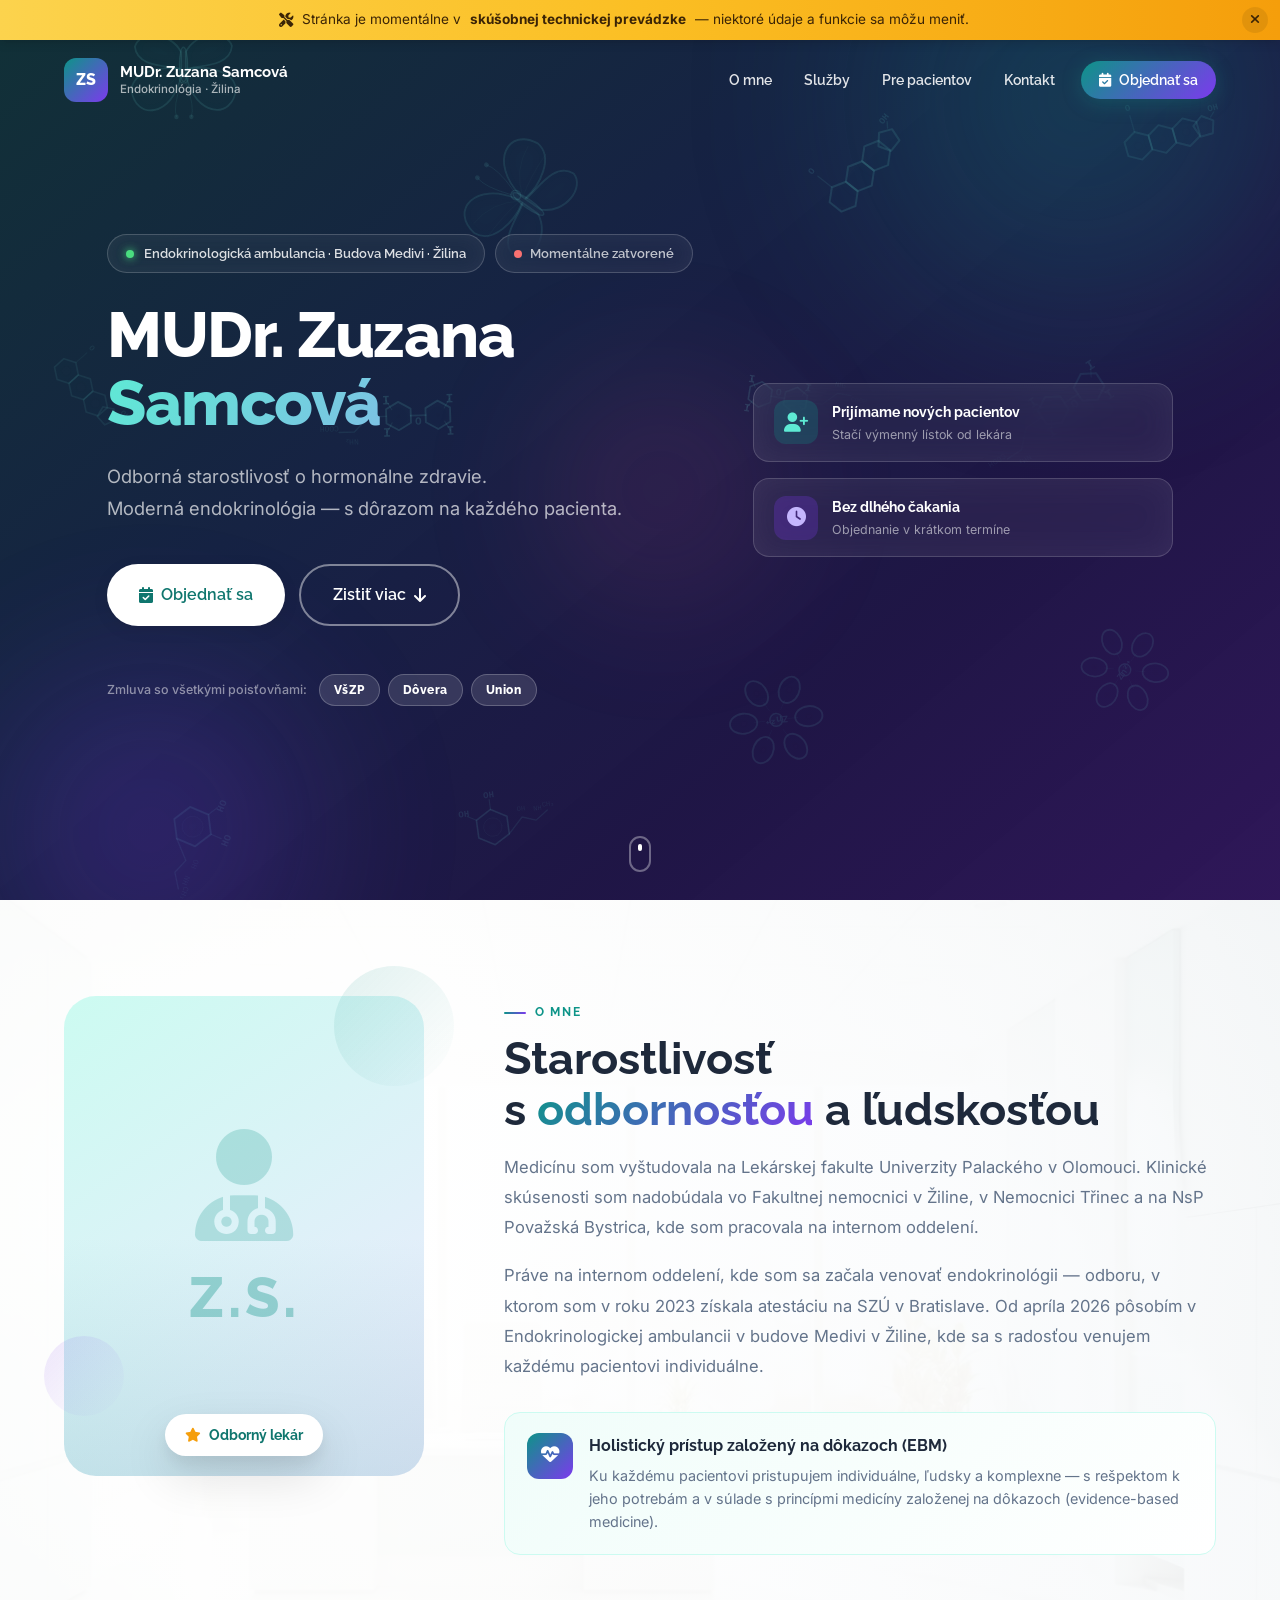
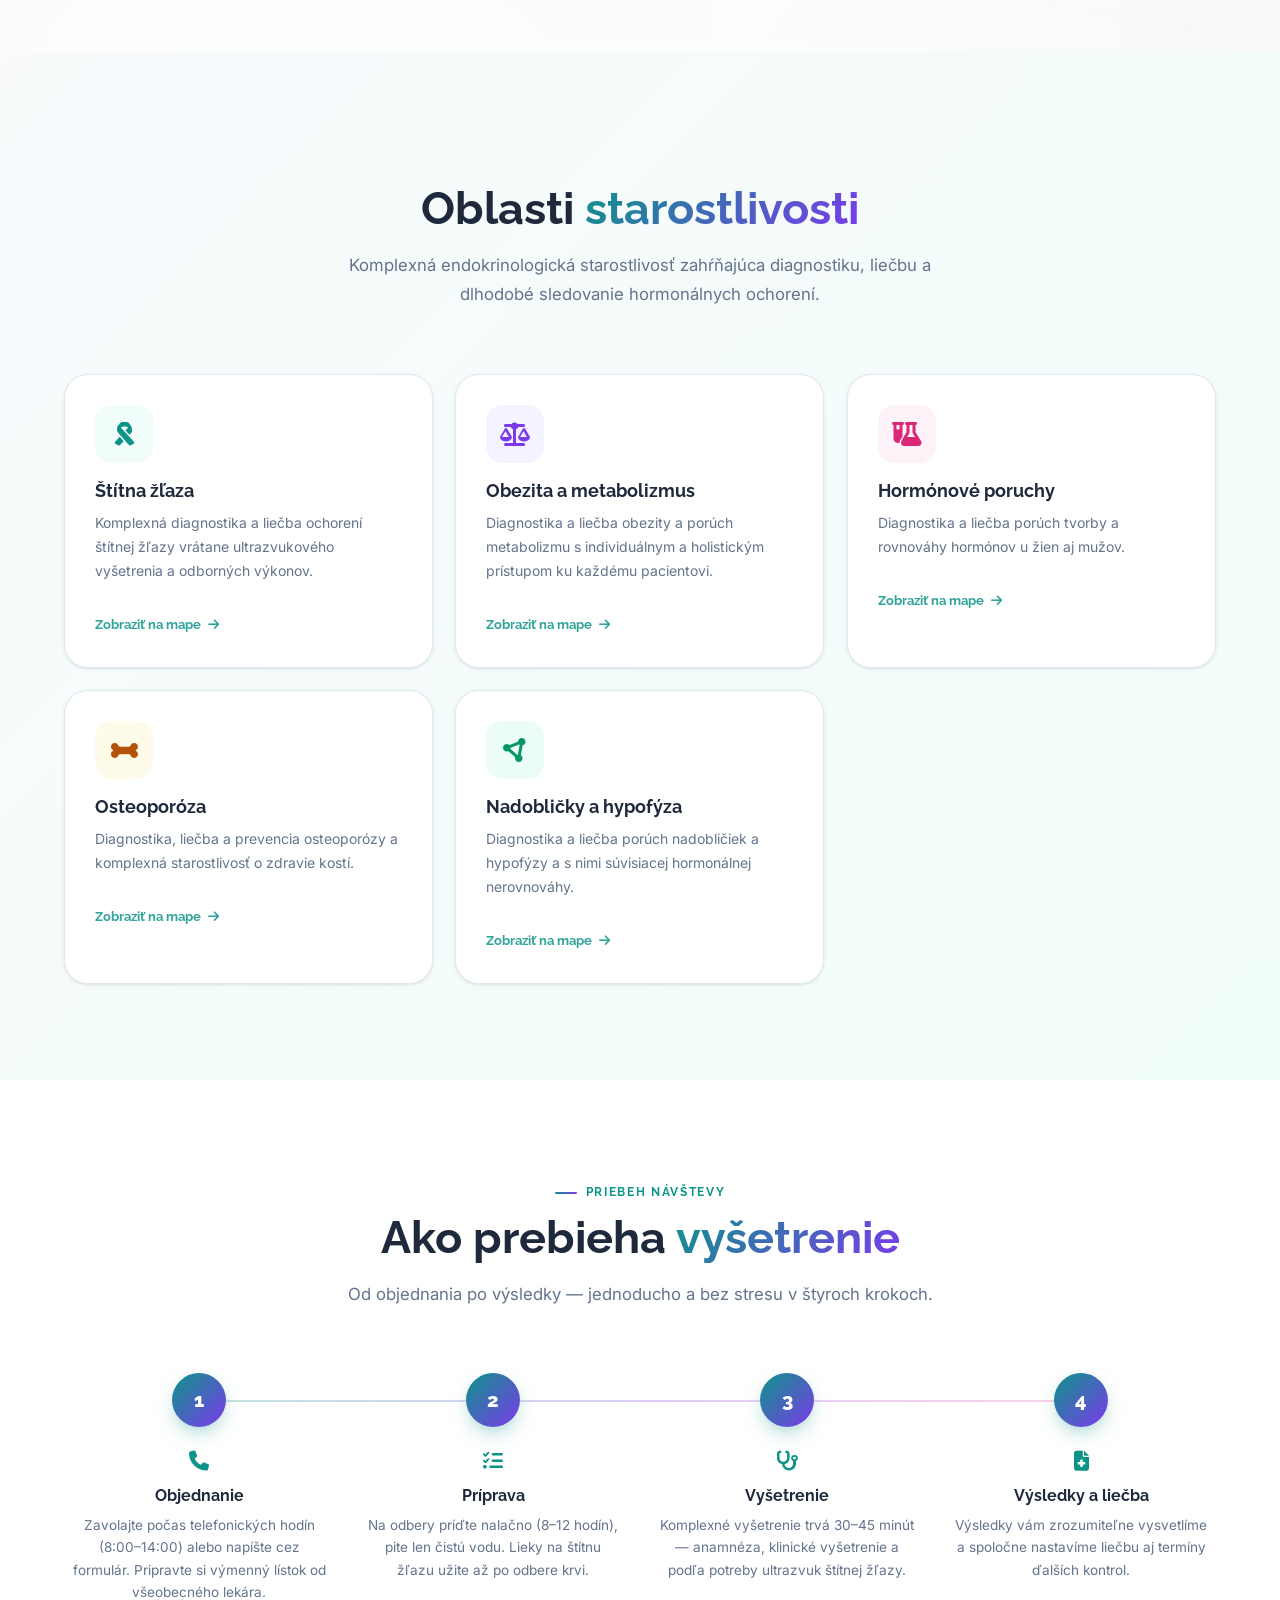
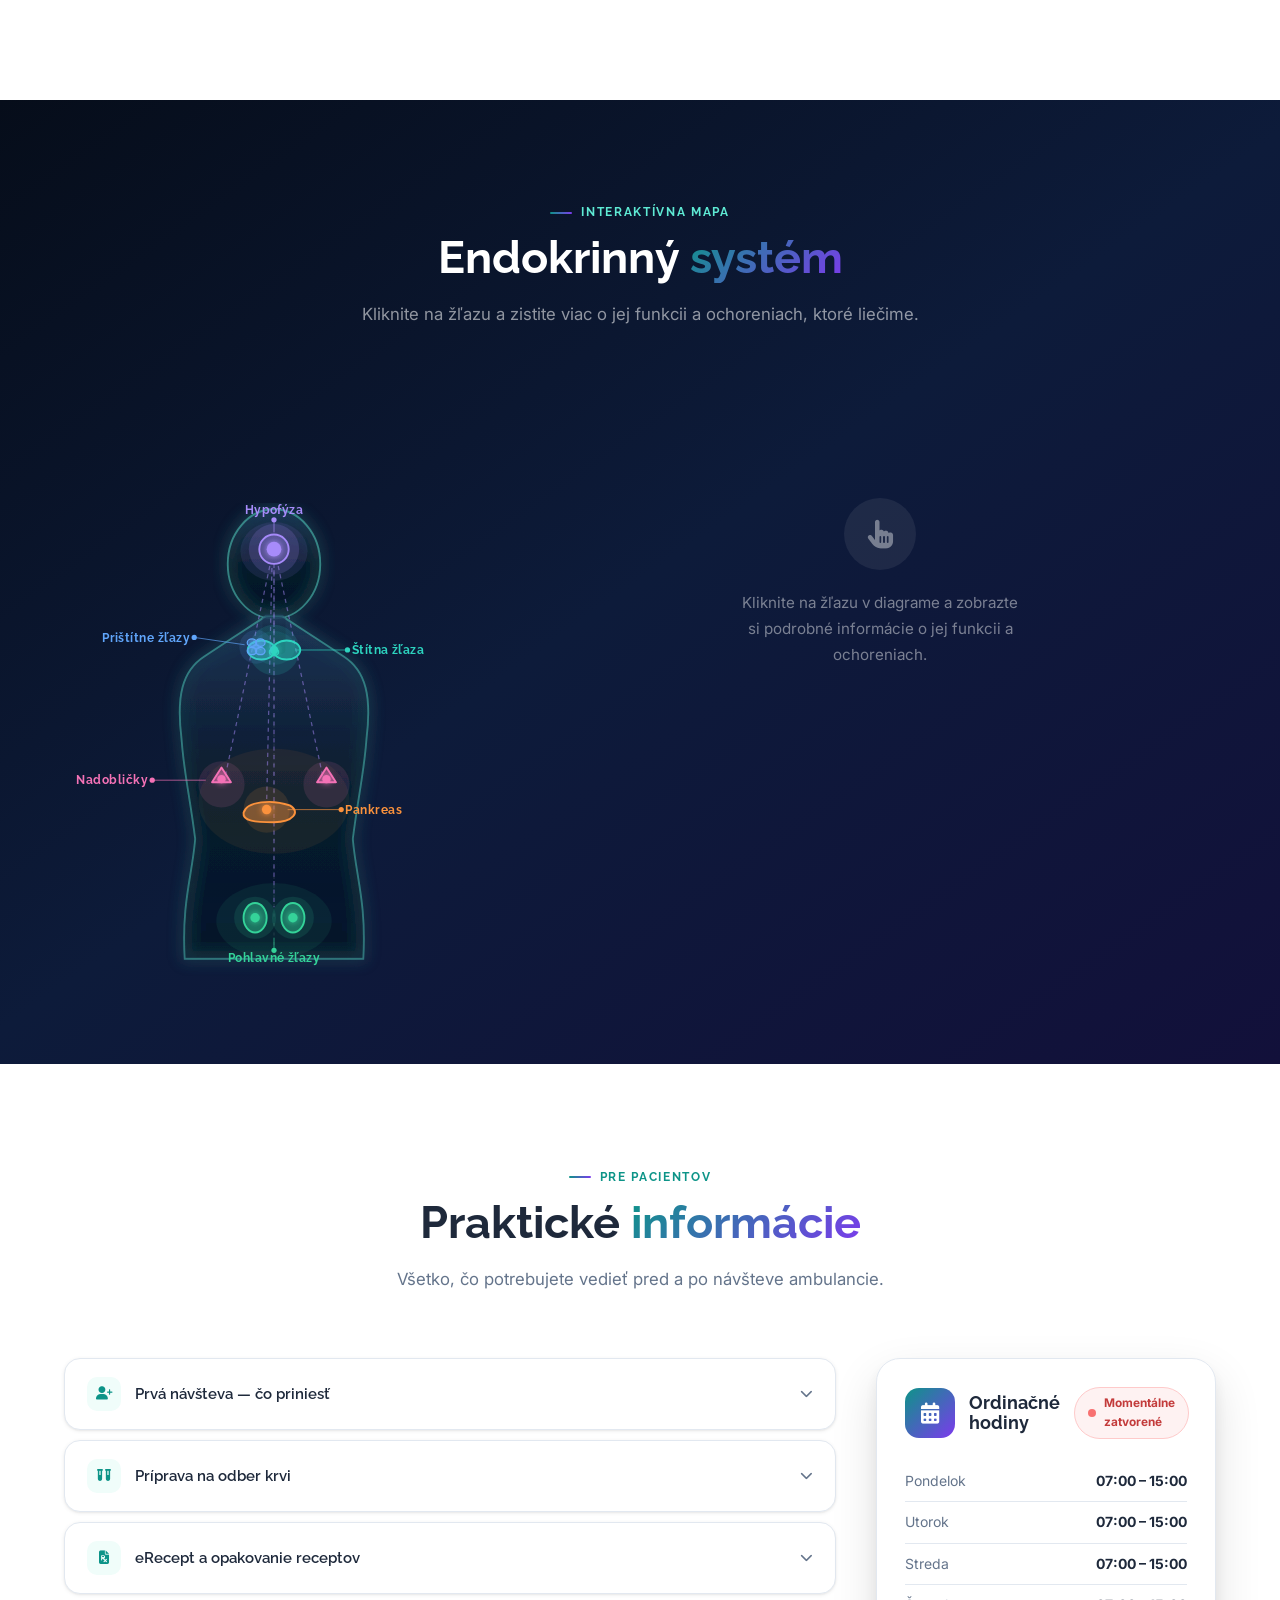
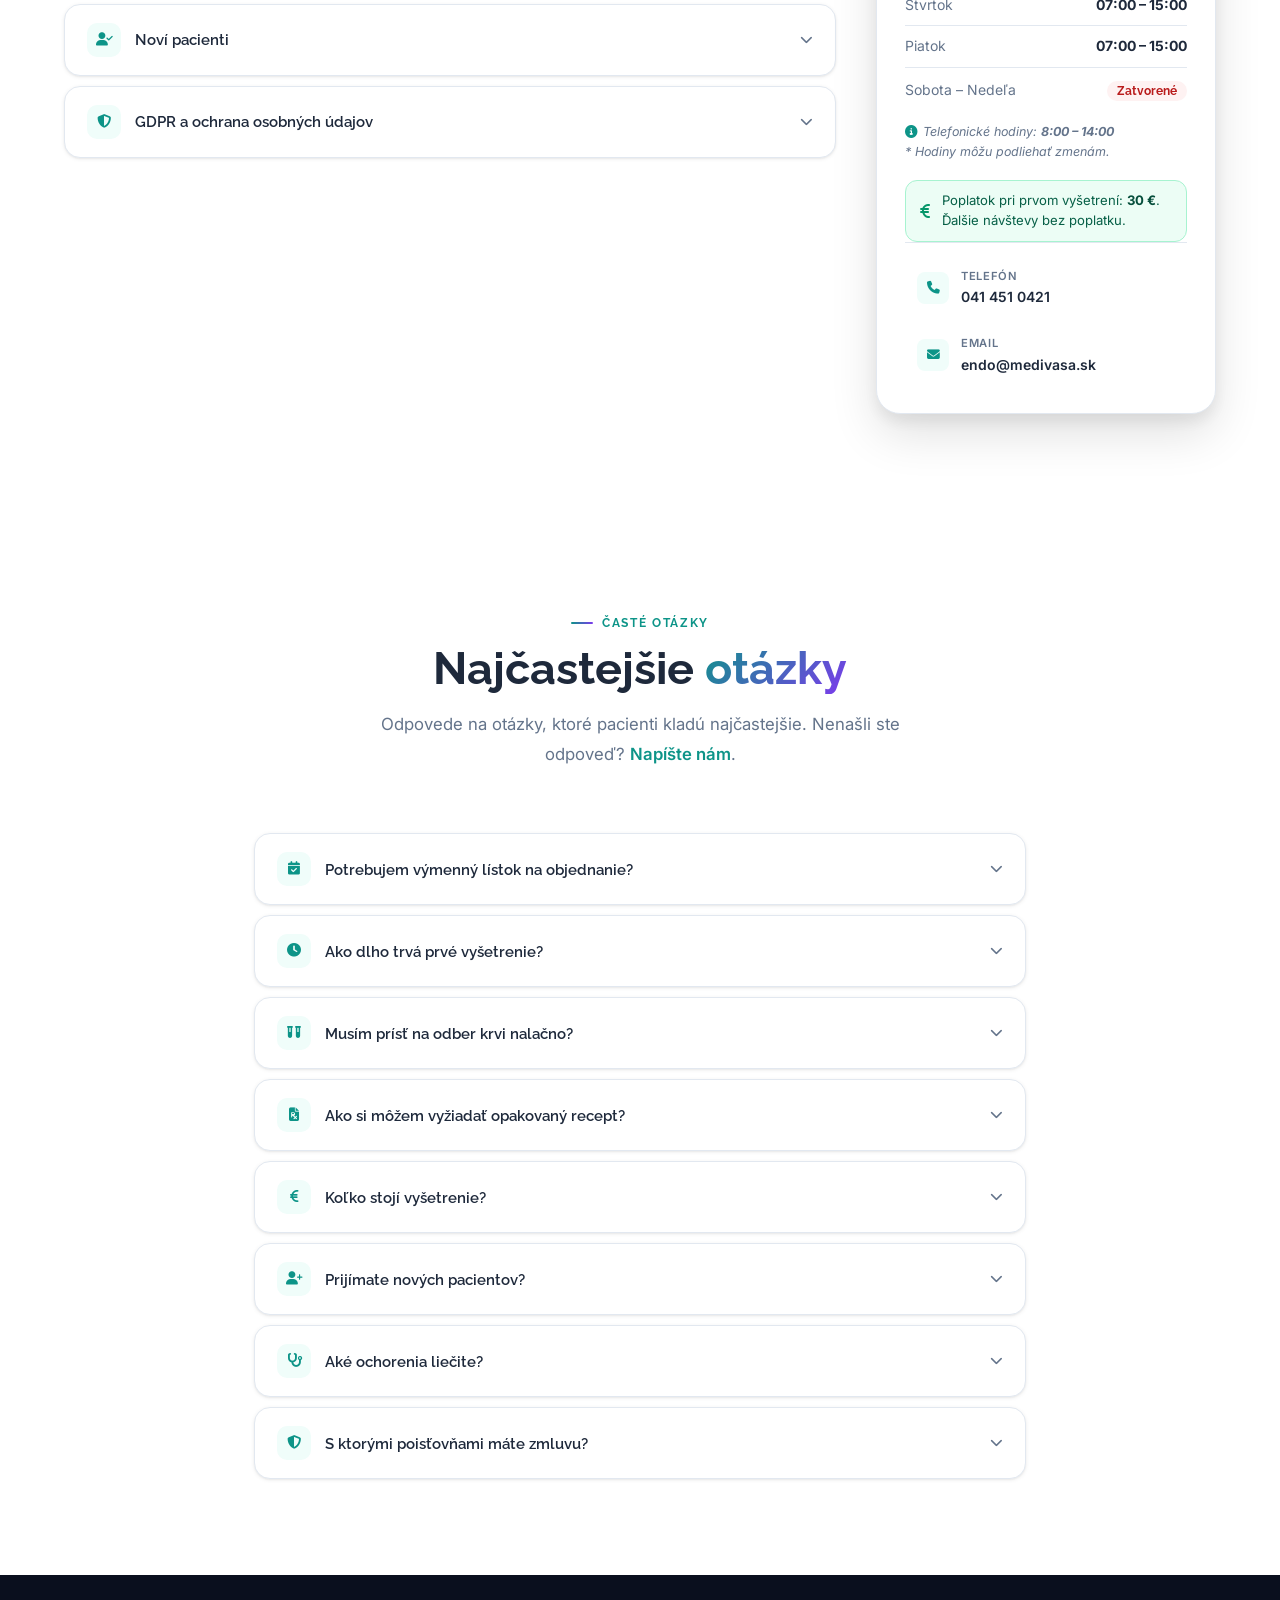
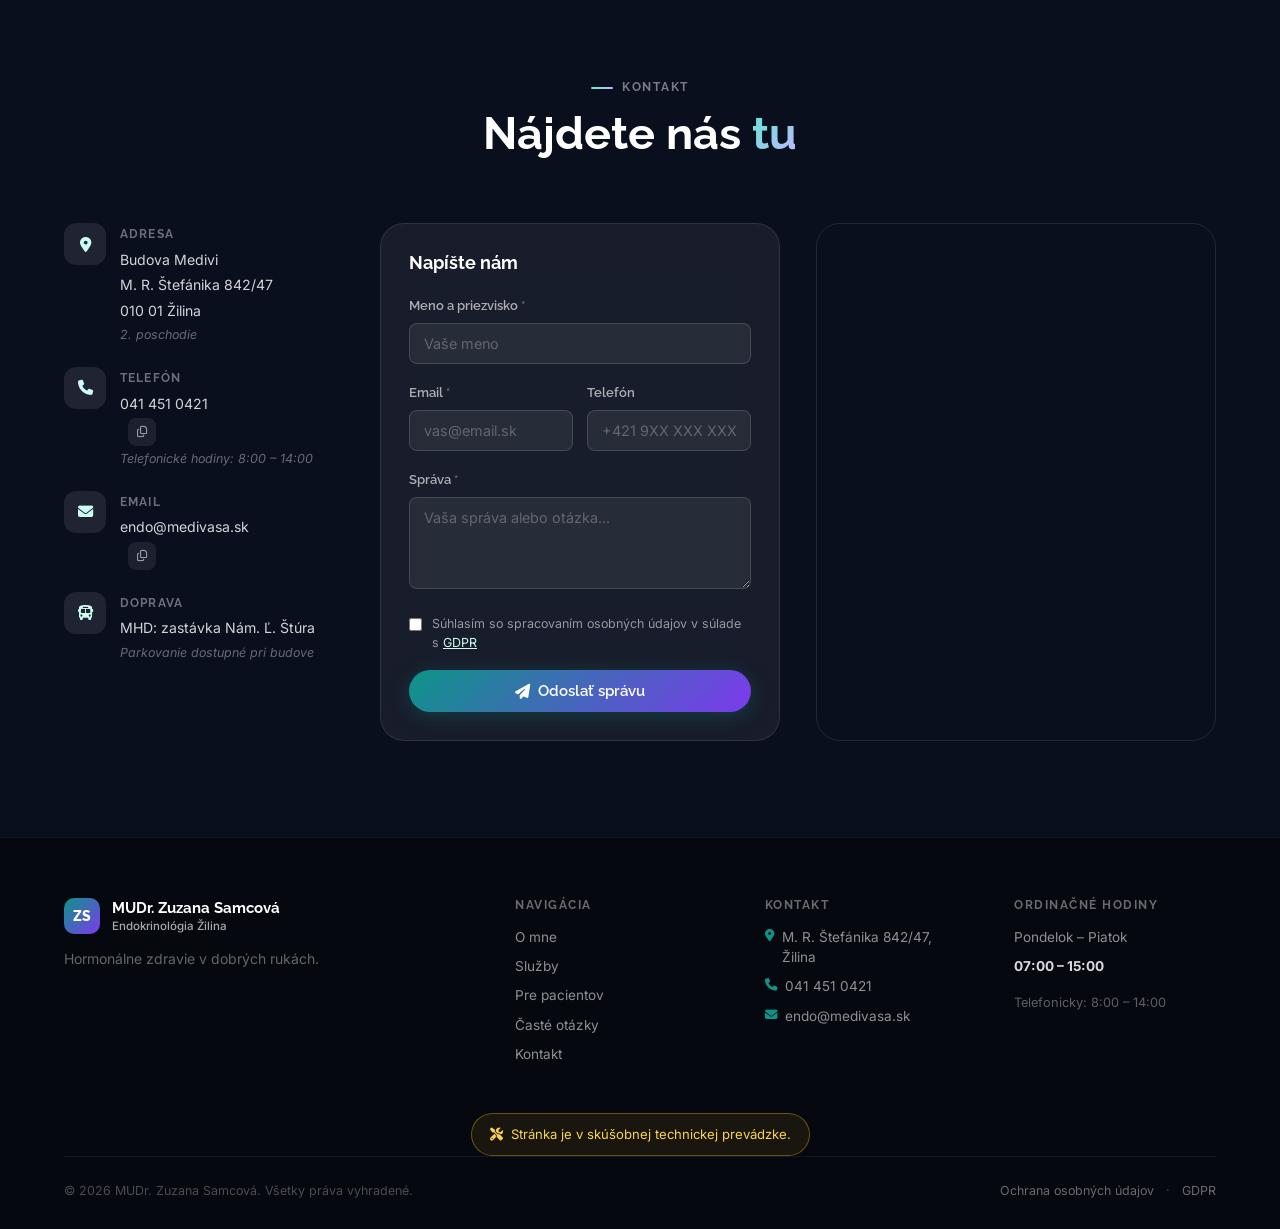
==== index.html @ c24f3838 "Prechod na doménu endokrinologia-zilina.sk Canonical, OG, JSON-LD, sitemap, robots, llms.txt a manif" ====
<!DOCTYPE html>
<html lang="sk">
<head>
    <meta charset="UTF-8">
    <meta name="viewport" content="width=device-width, initial-scale=1.0">

    <!-- Primary SEO -->
    <title>MUDr. Zuzana Samcová – Endokrinológia Žilina</title>
    <meta name="description" content="MUDr. Zuzana Samcová – endokrinologická ambulancia v Žiline. Diagnostika a liečba ochorení štítnej žľazy, obezity, osteoporózy a hormonálnych porúch. Budova Medivi, M. R. Štefánika 842/47.">
    <meta name="keywords" content="endokrinológia, Žilina, štítna žľaza, hormóny, MUDr. Samcová, Medivi, obezita, osteoporóza, nadobličky, hypofýza">
    <meta name="author" content="MUDr. Zuzana Samcová">
    <meta name="robots" content="index, follow">
    <meta name="googlebot" content="index, follow, max-image-preview:large, max-snippet:-1">
    <link rel="canonical" href="https://endokrinologia-zilina.sk/">

    <!-- Local / geo signals -->
    <meta name="geo.region" content="SK-ZI">
    <meta name="geo.placename" content="Žilina">
    <meta name="geo.position" content="49.2231;18.7394">
    <meta name="ICBM" content="49.2231, 18.7394">

    <!-- AI / LLM summary -->
    <link rel="alternate" type="text/markdown" title="Zhrnutie pre AI (llms.txt)" href="/llms.txt">
    <link rel="alternate" type="text/markdown" title="Úplný prehľad pre AI (llms-full.txt)" href="/llms-full.txt">

    <!-- Favicon & PWA -->
    <link rel="icon" type="image/svg+xml" href="favicon.svg">
    <link rel="apple-touch-icon" href="favicon.svg">
    <link rel="manifest" href="site.webmanifest">
    <meta name="theme-color" content="#0D9488">
    <meta name="color-scheme" content="light dark">

    <!-- Open Graph (Facebook, LinkedIn, WhatsApp …) -->
    <meta property="og:type"        content="website">
    <meta property="og:url"         content="https://endokrinologia-zilina.sk/">
    <meta property="og:title"       content="MUDr. Zuzana Samcová – Endokrinológia Žilina">
    <meta property="og:description" content="Odborná starostlivosť o hormonálne zdravie. Štítna žľaza, obezita, osteoporóza, hormónové poruchy – Budova Medivi, Žilina.">
    <meta property="og:locale"      content="sk_SK">
    <meta property="og:site_name"   content="Endokrinológia Žilina">
    <meta property="og:image"       content="https://endokrinologia-zilina.sk/og-image.png">
    <meta property="og:image:width"  content="1200">
    <meta property="og:image:height" content="630">
    <meta property="og:image:alt"   content="MUDr. Zuzana Samcová – Endokrinológia Žilina">

    <!-- Twitter / X Card -->
    <meta name="twitter:card"        content="summary_large_image">
    <meta name="twitter:title"       content="MUDr. Zuzana Samcová – Endokrinológia Žilina">
    <meta name="twitter:description" content="Odborná starostlivosť o hormonálne zdravie. Štítna žľaza, obezita, osteoporóza – Žilina, Budova Medivi.">
    <meta name="twitter:image"       content="https://endokrinologia-zilina.sk/og-image.png">

    <!-- JSON-LD structured data — Physician + MedicalBusiness -->
    <script type="application/ld+json">
    {
      "@context": "https://schema.org",
      "@graph": [
        {
          "@type": "WebSite",
          "@id": "https://endokrinologia-zilina.sk/#website",
          "url": "https://endokrinologia-zilina.sk/",
          "name": "Endokrinológia Žilina – MUDr. Zuzana Samcová",
          "inLanguage": "sk-SK",
          "publisher": { "@id": "https://endokrinologia-zilina.sk/#clinic" }
        },
        {
          "@type": "Physician",
          "image": "https://endokrinologia-zilina.sk/og-image.png",
          "isAcceptingNewPatients": true,
          "@id": "https://endokrinologia-zilina.sk/#physician",
          "name": "MUDr. Zuzana Samcová",
          "jobTitle": "Endokrinológ",
          "description": "Špecialistka v odbore endokrinológia. Diagnostika a liečba ochorení štítnej žľazy, obezity, hormónových porúch, osteoporózy a ochorení nadobličiek a hypofýzy.",
          "medicalSpecialty": "Endocrinology",
          "url": "https://endokrinologia-zilina.sk/",
          "worksFor": { "@id": "https://endokrinologia-zilina.sk/#clinic" },
          "knowsLanguage": ["sk", "cs"]
        },
        {
          "@type": "MedicalBusiness",
          "@id": "https://endokrinologia-zilina.sk/#clinic",
          "name": "Endokrinologická ambulancia – MUDr. Zuzana Samcová",
          "description": "Endokrinologická ambulancia v Žiline zameraná na liečbu štítnej žľazy, obezity, osteoporózy a hormonálnych porúch.",
          "url": "https://endokrinologia-zilina.sk/",
          "image": "https://endokrinologia-zilina.sk/og-image.png",
          "logo": "https://endokrinologia-zilina.sk/favicon.svg",
          "telephone": "+421414510421",
          "address": {
            "@type": "PostalAddress",
            "streetAddress": "M. R. Štefánika 842/47",
            "addressLocality": "Žilina",
            "postalCode": "010 01",
            "addressCountry": "SK"
          },
          "geo": {
            "@type": "GeoCoordinates",
            "latitude": 49.2231,
            "longitude": 18.7394
          },
          "openingHoursSpecification": [
            { "@type": "OpeningHoursSpecification", "dayOfWeek": ["Monday","Tuesday","Wednesday","Thursday","Friday"], "opens": "07:00", "closes": "15:00" }
          ],
          "medicalSpecialty": "Endocrinology",
          "hasMap": "https://maps.google.com/?q=M.+R.+Štefánika+842/47,+Žilina",
          "priceRange": "€€",
          "currenciesAccepted": "EUR",
          "paymentAccepted": "Zdravotné poistenie (VšZP, Dôvera, Union), hotovosť",
          "areaServed": [
            { "@type": "City", "name": "Žilina" },
            { "@type": "AdministrativeArea", "name": "Žilinský kraj" }
          ],
          "email": "endo@medivasa.sk",
          "availableService": [
            { "@type": "MedicalTherapy", "name": "Diagnostika a liečba ochorení štítnej žľazy" },
            { "@type": "MedicalProcedure", "name": "Ultrazvuk štítnej žľazy" },
            { "@type": "MedicalProcedure", "name": "Tenkoihlová aspiračná biopsia (FNAB) uzlov štítnej žľazy" },
            { "@type": "MedicalProcedure", "name": "Evakuácia cýst štítnej žľazy" },
            { "@type": "MedicalTherapy", "name": "Liečba obezity a porúch metabolizmu" },
            { "@type": "MedicalTherapy", "name": "Diagnostika, liečba a prevencia osteoporózy" },
            { "@type": "MedicalTherapy", "name": "Liečba hormonálnych porúch" },
            { "@type": "MedicalTherapy", "name": "Diagnostika a liečba porúch nadobličiek a hypofýzy" }
          ]
        },
        {
          "@type": "FAQPage",
          "@id": "https://endokrinologia-zilina.sk/#faq",
          "mainEntity": [
            {
              "@type": "Question",
              "name": "Potrebujem výmenný lístok na objednanie?",
              "acceptedAnswer": { "@type": "Answer", "text": "Áno, na vyšetrenie u endokrinológa je potrebný výmenný lístok od všeobecného alebo iného odborného lekára. Bez výmenného lístka je vyšetrenie možné len ako samoplatca." }
            },
            {
              "@type": "Question",
              "name": "Ako dlho trvá prvé vyšetrenie?",
              "acceptedAnswer": { "@type": "Answer", "text": "Prvé komplexné vyšetrenie zvyčajne trvá 30–45 minút a zahŕňa anamnézu, klinické vyšetrenie a podľa potreby ultrazvuk štítnej žľazy či naplánovanie laboratórnych odberov." }
            },
            {
              "@type": "Question",
              "name": "Musím prísť na odber krvi nalačno?",
              "acceptedAnswer": { "@type": "Answer", "text": "Pri väčšine hormonálnych vyšetrení odporúčame prísť nalačno (8–12 hodín bez jedla), piť možno čistú vodu. Lieky na štítnu žľazu užite až po odbere." }
            },
            {
              "@type": "Question",
              "name": "Ako si môžem vyžiadať opakovaný recept?",
              "acceptedAnswer": { "@type": "Answer", "text": "Recepty na chronické lieky si môžete vyžiadať telefonicky alebo emailom počas telefonických hodín (8:00–14:00). Recept vystavíme elektronicky a zašleme do zvolenej lekárne. Podmienkou je platné vyšetrenie nie staršie ako 12 mesiacov." }
            },
            {
              "@type": "Question",
              "name": "Koľko stojí vyšetrenie?",
              "acceptedAnswer": { "@type": "Answer", "text": "Pri prvom vyšetrení sa hradí jednorazový poplatok 30 €. Za ďalšie návštevy a kontroly sa už neplatí. Vyšetrenie je hradené zdravotnou poisťovňou (VšZP, Dôvera, Union)." }
            },
            {
              "@type": "Question",
              "name": "Prijímate nových pacientov?",
              "acceptedAnswer": { "@type": "Answer", "text": "Áno, ambulancia prijíma nových pacientov. Na objednanie stačí výmenný lístok od všeobecného alebo iného odborného lekára; objednanie prebieha bez dlhého čakania." }
            },
            {
              "@type": "Question",
              "name": "Aké ochorenia liečite?",
              "acceptedAnswer": { "@type": "Answer", "text": "Venujeme sa ochoreniam štítnej žľazy, obezite a poruchám metabolizmu, osteoporóze, poruchám hypofýzy, nadobličiek a pohlavných hormónov." }
            },
            {
              "@type": "Question",
              "name": "S ktorými poisťovňami máte zmluvu?",
              "acceptedAnswer": { "@type": "Answer", "text": "Máme zmluvu so všetkými tromi zdravotnými poisťovňami na Slovensku – VšZP, Dôvera aj Union. Vyšetrenie je pre poistencov plne hradené." }
            }
          ]
        }
      ]
    }
    </script>

    <!-- Google Fonts -->
    <link rel="preconnect" href="https://fonts.googleapis.com">
    <link rel="preconnect" href="https://fonts.gstatic.com" crossorigin>
    <link href="https://fonts.googleapis.com/css2?family=Raleway:wght@400;500;600;700;800&family=Inter:wght@400;500;600&display=swap" rel="stylesheet">

    <!-- Font Awesome -->
    <link rel="preconnect" href="https://cdnjs.cloudflare.com" crossorigin>
    <!-- Ikony sa načítajú bez blokovania vykreslenia (rýchlejší LCP / Core Web Vitals) -->
    <link rel="stylesheet" href="https://cdnjs.cloudflare.com/ajax/libs/font-awesome/6.5.1/css/all.min.css" media="print" onload="this.media='all'">
    <noscript><link rel="stylesheet" href="https://cdnjs.cloudflare.com/ajax/libs/font-awesome/6.5.1/css/all.min.css"></noscript>

    <!-- Styles -->
    <link rel="stylesheet" href="css/style.css?v=20261117">
    <link rel="stylesheet" href="css/animations.css?v=20261117">

    <!-- Apply trial-banner dismissal before paint (no flash / layout shift) -->
    <script>
        try {
            if (localStorage.getItem('trialBannerDismissed') === '1') {
                document.documentElement.classList.add('trial-dismissed');
            }
        } catch (e) {}
    </script>
</head>
<body>
    <!-- Skip to content (a11y) -->
    <a class="skip-link" href="#main">Preskočiť na obsah</a>

    <!-- Skúšobná technická prevádzka — oznamovací pruh -->
    <div class="trial-banner" id="trialBanner" role="status">
        <span class="trial-banner-text">
            <i class="fa-solid fa-screwdriver-wrench" aria-hidden="true"></i>
            Stránka je momentálne v <strong>skúšobnej technickej prevádzke</strong> — niektoré údaje a funkcie sa môžu meniť.
        </span>
        <button class="trial-banner-close" id="trialBannerClose" aria-label="Zavrieť oznámenie">
            <i class="fa-solid fa-xmark" aria-hidden="true"></i>
        </button>
    </div>

    <!-- Cursor glow -->
    <div class="cursor-glow" id="cursorGlow"></div>

    <!-- Scroll Progress Bar -->
    <div class="progress-bar" id="progressBar"></div>

    <!-- ========================
         NAVBAR
         ======================== -->
    <header class="navbar" id="navbar">
        <div class="container">
            <a href="#hero" class="navbar-brand">
                <div class="brand-initials">ZS</div>
                <div class="brand-text">
                    <span class="brand-name">MUDr. Zuzana Samcová</span>
                    <span class="brand-title">Endokrinológia · Žilina</span>
                </div>
            </a>

            <nav class="navbar-nav" id="navMenu" role="navigation" aria-label="Hlavná navigácia">
                <a href="#o-mne" class="nav-link">O mne</a>
                <a href="#sluzby" class="nav-link">Služby</a>
                <a href="#pacienti" class="nav-link">Pre pacientov</a>
                <a href="#kontakt" class="nav-link">Kontakt</a>
                <a href="#kontakt" class="btn btn-primary btn-sm nav-cta">
                    <i class="fa-solid fa-calendar-check"></i>
                    Objednať sa
                </a>
            </nav>

            <button class="hamburger" id="hamburger" aria-label="Otvoriť menu" aria-expanded="false">
                <span></span>
                <span></span>
                <span></span>
            </button>
        </div>
    </header>

    <main id="main">

        <!-- ========================
             HERO
             ======================== -->
        <section class="hero" id="hero">
            <canvas class="hero-particles" id="heroParticles" aria-hidden="true"></canvas>
            <div class="hero-bg">
                <div class="blob blob-1"></div>
                <div class="blob blob-2"></div>
                <div class="blob blob-3"></div>
                <!-- grid overlay removed -->
            </div>

            <div class="container">
                <div class="hero-content">
                    <div class="hero-badge-row">
                        <div class="hero-badge">
                            <span class="hero-badge-dot"></span>
                            Endokrinologická ambulancia · Budova Medivi · Žilina
                        </div>
                        <div class="hero-badge open-status" id="openStatusHero" hidden>
                            <span class="open-status-dot"></span>
                            <span class="open-status-text"></span>
                        </div>
                    </div>

                    <h1 class="hero-title">
                        <span class="hero-title-line">MUDr. Zuzana</span>
                        <span class="hero-title-name">Samcová</span>
                    </h1>

                    <p class="hero-subtitle">
                        Odborná starostlivosť o hormonálne zdravie.<br>
                        Moderná endokrinológia — s dôrazom na každého pacienta.
                    </p>

                    <div class="hero-actions">
                        <a href="#kontakt" class="btn btn-light btn-lg">
                            <i class="fa-solid fa-calendar-check"></i>
                            Objednať sa
                        </a>
                        <a href="#sluzby" class="btn btn-outline-light btn-lg">
                            Zistiť viac
                            <i class="fa-solid fa-arrow-down"></i>
                        </a>
                    </div>

                    <div class="hero-insurance">
                        <span class="insurance-label">Zmluva so všetkými poisťovňami:</span>
                        <div class="insurance-pills">
                            <span class="insurance-pill">VšZP</span>
                            <span class="insurance-pill">Dôvera</span>
                            <span class="insurance-pill">Union</span>
                        </div>
                    </div>
                </div>

                <div class="hero-visual" aria-hidden="true">
                    <div class="hero-card hero-card--float">
                        <div class="hero-card-icon"><i class="fa-solid fa-user-plus"></i></div>
                        <div class="hero-card-text">
                            <strong>Prijímame nových pacientov</strong>
                            <span>Stačí výmenný lístok od lekára</span>
                        </div>
                    </div>
                    <div class="hero-card hero-card--float hero-card--delay">
                        <div class="hero-card-icon hero-card-icon--violet"><i class="fa-solid fa-clock"></i></div>
                        <div class="hero-card-text">
                            <strong>Bez dlhého čakania</strong>
                            <span>Objednanie v krátkom termíne</span>
                        </div>
                    </div>
                </div>
            </div>

            <a href="#o-mne" class="hero-scroll-indicator" aria-label="Scrollovať nadol">
                <div class="scroll-mouse">
                    <div class="scroll-dot"></div>
                </div>
            </a>
        </section>

        <!-- ========================
             O MNE
             ======================== -->
        <section class="section" id="o-mne" aria-labelledby="about-heading">
            <div class="container">
                <div class="about-grid">

                    <div class="about-photo-col reveal">
                        <div class="photo-frame">
                            <div class="photo-placeholder">
                                <i class="fa-solid fa-user-doctor"></i>
                                <span class="photo-initials">Z.S.</span>
                            </div>
                            <div class="photo-badge">
                                <i class="fa-solid fa-star"></i>
                                Odborný lekár
                            </div>
                            <div class="photo-decor photo-decor--1"></div>
                            <div class="photo-decor photo-decor--2"></div>
                        </div>
                    </div>

                    <div class="about-content">
                        <div class="section-eyebrow reveal">O mne</div>
                        <h2 class="section-title reveal" id="about-heading" style="--reveal-delay: 0.1s">
                            Starostlivosť<br>s <span class="gradient-text">odbornosťou</span> a ľudskosťou
                        </h2>
                        <p class="about-text reveal" style="--reveal-delay: 0.2s">
                            Medicínu som vyštudovala na Lekárskej fakulte Univerzity Palackého v Olomouci.
                            Klinické skúsenosti som nadobúdala vo Fakultnej nemocnici v Žiline, v Nemocnici Třinec
                            a na NsP Považská Bystrica, kde som pracovala na internom oddelení.
                        </p>
                        <p class="about-text reveal" style="--reveal-delay: 0.25s">
                            Práve na internom oddelení, kde som sa začala venovať endokrinológii —
                            odboru, v ktorom som v roku 2023 získala atestáciu na SZÚ v Bratislave.
                            Od apríla 2026 pôsobím v Endokrinologickej ambulancii v budove Medivi v Žiline,
                            kde sa s radosťou venujem každému pacientovi individuálne.
                        </p>

                        <div class="approach-callout reveal" style="--reveal-delay: 0.3s">
                            <div class="approach-icon"><i class="fa-solid fa-heart-pulse" aria-hidden="true"></i></div>
                            <div class="approach-body">
                                <strong>Holistický prístup založený na dôkazoch (EBM)</strong>
                                <p>Ku každému pacientovi pristupujem individuálne, ľudsky a komplexne —
                                s rešpektom k jeho potrebám a v súlade s princípmi medicíny založenej
                                na dôkazoch (evidence-based medicine).</p>
                            </div>
                        </div>
                    </div>

                </div>
            </div>
        </section>

        <!-- ========================
             SLUŽBY
             ======================== -->
        <section class="section section-alt" id="sluzby" aria-labelledby="services-heading">
            <div class="container">
                <div class="section-header">
                    <div class="section-eyebrow reveal">Čo liečim</div>
                    <h2 class="section-title reveal" id="services-heading" style="--reveal-delay: 0.1s">
                        Oblasti <span class="gradient-text">starostlivosti</span>
                    </h2>
                    <p class="section-subtitle reveal" style="--reveal-delay: 0.2s">
                        Komplexná endokrinologická starostlivosť zahŕňajúca diagnostiku,
                        liečbu a dlhodobé sledovanie hormonálnych ochorení.
                    </p>
                </div>

                <div class="services-grid">

                    <article class="service-card reveal" data-gland="thyroid">
                            <div class="card-shine"></div>
                        <div class="service-icon service-icon--teal">
                            <i class="fa-solid fa-ribbon"></i>
                        </div>
                        <h3 class="service-title">Štítna žľaza</h3>
                        <p class="service-text">
                            Komplexná diagnostika a liečba ochorení štítnej žľazy
                            vrátane ultrazvukového vyšetrenia a odborných výkonov.
                        </p>
                    </article>

                    <article class="service-card reveal" style="--reveal-delay: 0.1s" data-gland="pancreas">
                            <div class="card-shine"></div>
                        <div class="service-icon service-icon--violet">
                            <i class="fa-solid fa-scale-balanced"></i>
                        </div>
                        <h3 class="service-title">Obezita a metabolizmus</h3>
                        <p class="service-text">
                            Diagnostika a liečba obezity a porúch metabolizmu
                            s individuálnym a holistickým prístupom ku každému pacientovi.
                        </p>
                    </article>

                    <article class="service-card reveal" style="--reveal-delay: 0.05s" data-gland="pituitary">
                            <div class="card-shine"></div>
                        <div class="service-icon service-icon--pink">
                            <i class="fa-solid fa-flask-vial"></i>
                        </div>
                        <h3 class="service-title">Hormónové poruchy</h3>
                        <p class="service-text">
                            Diagnostika a liečba porúch tvorby a rovnováhy hormónov
                            u žien aj mužov.
                        </p>
                    </article>

                    <article class="service-card reveal" style="--reveal-delay: 0.15s" data-gland="parathyroid">
                            <div class="card-shine"></div>
                        <div class="service-icon service-icon--amber">
                            <i class="fa-solid fa-bone"></i>
                        </div>
                        <h3 class="service-title">Osteoporóza</h3>
                        <p class="service-text">
                            Diagnostika, liečba a prevencia osteoporózy
                            a komplexná starostlivosť o zdravie kostí.
                        </p>
                    </article>

                    <article class="service-card reveal" style="--reveal-delay: 0.25s" data-gland="adrenal">
                            <div class="card-shine"></div>
                        <div class="service-icon service-icon--green">
                            <i class="fa-solid fa-circle-nodes"></i>
                        </div>
                        <h3 class="service-title">Nadobličky a hypofýza</h3>
                        <p class="service-text">
                            Diagnostika a liečba porúch nadobličiek a hypofýzy
                            a s nimi súvisiacej hormonálnej nerovnováhy.
                        </p>
                    </article>

                </div>
            </div>
        </section>

        <!-- ========================
             AKO PREBIEHA VYŠETRENIE
             ======================== -->
        <section class="section" id="priebeh" aria-labelledby="process-heading">
            <div class="container">
                <div class="section-header">
                    <div class="section-eyebrow reveal">Priebeh návštevy</div>
                    <h2 class="section-title reveal" id="process-heading" style="--reveal-delay: 0.1s">
                        Ako prebieha <span class="gradient-text">vyšetrenie</span>
                    </h2>
                    <p class="section-subtitle reveal" style="--reveal-delay: 0.2s">
                        Od objednania po výsledky — jednoducho a bez stresu v štyroch krokoch.
                    </p>
                </div>

                <ol class="process-steps">
                    <li class="process-step reveal">
                        <div class="process-num">1</div>
                        <div class="process-icon"><i class="fa-solid fa-phone" aria-hidden="true"></i></div>
                        <h3 class="process-title">Objednanie</h3>
                        <p class="process-text">
                            Zavolajte počas telefonických hodín (8:00–14:00) alebo napíšte cez formulár.
                            Pripravte si výmenný lístok od všeobecného lekára.
                        </p>
                    </li>
                    <li class="process-step reveal" style="--reveal-delay: 0.1s">
                        <div class="process-num">2</div>
                        <div class="process-icon"><i class="fa-solid fa-list-check" aria-hidden="true"></i></div>
                        <h3 class="process-title">Príprava</h3>
                        <p class="process-text">
                            Na odbery príďte nalačno (8–12 hodín), pite len čistú vodu.
                            Lieky na štítnu žľazu užite až po odbere krvi.
                        </p>
                    </li>
                    <li class="process-step reveal" style="--reveal-delay: 0.2s">
                        <div class="process-num">3</div>
                        <div class="process-icon"><i class="fa-solid fa-stethoscope" aria-hidden="true"></i></div>
                        <h3 class="process-title">Vyšetrenie</h3>
                        <p class="process-text">
                            Komplexné vyšetrenie trvá 30–45 minút — anamnéza, klinické vyšetrenie
                            a podľa potreby ultrazvuk štítnej žľazy.
                        </p>
                    </li>
                    <li class="process-step reveal" style="--reveal-delay: 0.3s">
                        <div class="process-num">4</div>
                        <div class="process-icon"><i class="fa-solid fa-file-medical" aria-hidden="true"></i></div>
                        <h3 class="process-title">Výsledky a liečba</h3>
                        <p class="process-text">
                            Výsledky vám zrozumiteľne vysvetlíme a spoločne nastavíme liečbu
                            aj termíny ďalších kontrol.
                        </p>
                    </li>
                </ol>
            </div>
        </section>

        <!-- ========================
             INTERAKTÍVNA ENDOKRINNÁ MAPA
             ======================== -->
        <section class="section section-endo" id="endo-mapa" aria-labelledby="endo-heading">
            <div class="container">
                <div class="section-header">
                    <div class="section-eyebrow reveal">Interaktívna mapa</div>
                    <h2 class="section-title reveal" id="endo-heading" style="--reveal-delay:0.1s">
                        Endokrinný <span class="gradient-text">systém</span>
                    </h2>
                    <p class="section-subtitle reveal" style="--reveal-delay:0.2s">
                        Kliknite na žľazu a zistite viac o jej funkcii a ochoreniach, ktoré liečime.
                    </p>
                </div>

                <div class="endo-layout">
                    <!-- SVG Diagram -->
                    <div class="endo-diagram-wrap reveal">
                        <svg id="endoSvg" viewBox="0 0 400 548" class="endo-svg" aria-label="Interaktívna mapa endokrinného systému">
                            <defs>
                                <!-- Glow filters -->
                                <filter id="glow" x="-60%" y="-60%" width="220%" height="220%">
                                    <feGaussianBlur stdDeviation="3" result="coloredBlur"/>
                                    <feMerge><feMergeNode in="coloredBlur"/><feMergeNode in="SourceGraphic"/></feMerge>
                                </filter>
                                <filter id="bodyGlowF" x="-15%" y="-5%" width="130%" height="110%">
                                    <feGaussianBlur stdDeviation="7" result="coloredBlur"/>
                                    <feMerge><feMergeNode in="coloredBlur"/><feMergeNode in="SourceGraphic"/></feMerge>
                                </filter>
                                <!-- Body gradient -->
                                <linearGradient id="bodyFill" x1="0%" y1="0%" x2="0%" y2="100%">
                                    <stop offset="0%"   stop-color="#1E3A5F" stop-opacity="0.55"/>
                                    <stop offset="50%"  stop-color="#0D1B2A" stop-opacity="0.45"/>
                                    <stop offset="100%" stop-color="#091220" stop-opacity="0.35"/>
                                </linearGradient>
                                <!-- Clip path = full body shape -->
                                <clipPath id="bodyClip">
                                    <ellipse cx="200" cy="58" rx="46" ry="54"/>
                                    <path d="M 192,108 C 180,116 158,130 134,146 C 112,160 107,185 112,225 C 114,255 120,280 125,320 C 122,356 112,380 115,434 L 285,434 C 288,380 278,356 275,320 C 280,280 286,255 288,225 C 293,185 288,160 266,146 C 242,130 220,116 208,108 Z"/>
                                </clipPath>
                            </defs>

                            <!-- ══ BODY SILHOUETTE ══ -->
                            <!-- Head -->
                            <ellipse cx="200" cy="58" rx="44" ry="52"
                                     fill="url(#bodyFill)"
                                     stroke="rgba(94,234,212,0.45)" stroke-width="1.8"
                                     filter="url(#bodyGlowF)"/>
                            <!-- Torso (includes neck curve to shoulders) -->
                            <path d="M 192,108 C 180,116 158,130 134,146 C 112,160 107,185 112,225 C 114,255 120,280 125,320 C 122,356 112,380 115,434 L 285,434 C 288,380 278,356 275,320 C 280,280 286,255 288,225 C 293,185 288,160 266,146 C 242,130 220,116 208,108 Z"
                                  fill="url(#bodyFill)"
                                  stroke="rgba(94,234,212,0.40)" stroke-width="1.8"
                                  filter="url(#bodyGlowF)"/>
                            <!-- Neck fill (bridge between head and torso) -->
                            <rect x="189" y="106" width="22" height="38" rx="4"
                                  fill="url(#bodyFill)" stroke="none" opacity="0.9"/>

                            <!-- Body region highlights (clipped to body) -->
                            <!-- Brain zone – violet -->
                            <ellipse cx="200" cy="46" rx="32" ry="28" fill="rgba(167,139,250,0.10)" clip-path="url(#bodyClip)"/>
                            <!-- Neck/thyroid zone – teal -->
                            <ellipse cx="200" cy="138" rx="20" ry="16" fill="rgba(45,212,191,0.10)" clip-path="url(#bodyClip)"/>
                            <!-- Abdominal zone – warm amber (adrenal + pancreas) -->
                            <ellipse cx="200" cy="284" rx="72" ry="50" fill="rgba(251,146,60,0.07)" clip-path="url(#bodyClip)"/>
                            <!-- Pelvic zone – green -->
                            <ellipse cx="200" cy="398" rx="55" ry="36" fill="rgba(52,211,153,0.08)" clip-path="url(#bodyClip)"/>

                            <!-- Spine guide line -->
                            <line x1="200" y1="112" x2="200" y2="428"
                                  stroke="rgba(255,255,255,0.07)" stroke-width="1.5" stroke-dasharray="3 6"/>

                            <!-- ══ CONNECTION LINES (animated dashes from pituitary) ══ -->
                            <g class="endo-connections" opacity="0.5">
                                <line x1="200" y1="58"  x2="200" y2="134" class="endo-line" stroke="#A78BFA"/>
                                <line x1="196" y1="60"  x2="153" y2="263" class="endo-line endo-line--long" stroke="#A78BFA"/>
                                <line x1="204" y1="60"  x2="247" y2="263" class="endo-line endo-line--long" stroke="#A78BFA"/>
                                <line x1="198" y1="62"  x2="193" y2="285" class="endo-line endo-line--long" stroke="#A78BFA"/>
                                <line x1="200" y1="64"  x2="200" y2="385" class="endo-line endo-line--long" stroke="#A78BFA"/>
                                <line x1="188" y1="140" x2="183" y2="137" class="endo-line endo-line--short" stroke="#60A5FA"/>
                            </g>

                            <!-- ══ GLAND NODES ══ -->

                            <!-- 1. Hypofýza (pituitary) – violet, inside brain -->
                            <g class="endo-node" data-id="pituitary" tabindex="0" role="button" aria-label="Hypofýza">
                                <circle cx="200" cy="44" r="24" class="node-pulse" fill="rgba(167,139,250,0.18)"/>
                                <circle cx="200" cy="44" r="14" fill="rgba(167,139,250,0.28)" stroke="#A78BFA" stroke-width="1.8" class="node-ring"/>
                                <circle cx="200" cy="44" r="7"  fill="#A78BFA" class="node-core" filter="url(#glow)"/>
                                <!-- Label: above head -->
                                <line  x1="200" y1="28"  x2="200" y2="16"  stroke="#A78BFA" stroke-width="0.9" opacity="0.7"/>
                                <circle cx="200" cy="16" r="2.5" fill="#A78BFA"/>
                                <text x="200" y="10" class="node-label" fill="#A78BFA" text-anchor="middle">Hypofýza</text>
                            </g>

                            <!-- 2. Štítna žľaza (thyroid) – teal butterfly -->
                            <g class="endo-node" data-id="thyroid" tabindex="0" role="button" aria-label="Štítna žľaza">
                                <circle cx="200" cy="140" r="24" class="node-pulse" fill="rgba(45,212,191,0.15)"/>
                                <!-- Left lobe -->
                                <ellipse cx="188" cy="140" rx="13" ry="9" class="node-core thyroid-lobe" fill="rgba(45,212,191,0.38)" stroke="#2DD4BF" stroke-width="1.8"/>
                                <!-- Right lobe -->
                                <ellipse cx="212" cy="140" rx="13" ry="9" class="node-core thyroid-lobe" fill="rgba(45,212,191,0.38)" stroke="#2DD4BF" stroke-width="1.8"/>
                                <!-- Isthmus -->
                                <ellipse cx="200" cy="142" rx="4.5" ry="3.5" fill="rgba(45,212,191,0.55)" stroke="#2DD4BF" stroke-width="1"/>
                                <circle cx="200" cy="140" r="4" fill="#2DD4BF" filter="url(#glow)"/>
                                <!-- Label: right side -->
                                <line  x1="220" y1="140" x2="270" y2="140" stroke="#2DD4BF" stroke-width="0.9" opacity="0.7"/>
                                <circle cx="270" cy="140" r="2.5" fill="#2DD4BF"/>
                                <text x="274" y="144" class="node-label" fill="#2DD4BF" text-anchor="start">Štítna žľaza</text>
                            </g>

                            <!-- 3. Prištítne žľazy (parathyroid) – blue, 4 tiny glands -->
                            <g class="endo-node" data-id="parathyroid" tabindex="0" role="button" aria-label="Prištítne žľazy">
                                <circle cx="183" cy="137" r="16" class="node-pulse" fill="rgba(96,165,250,0.12)"/>
                                <!-- 4 small parathyroid glands as tiny ovals, 2×2 grid -->
                                <ellipse cx="179" cy="133" rx="4.5" ry="3.5" class="node-core" fill="rgba(96,165,250,0.45)" stroke="#60A5FA" stroke-width="1.2"/>
                                <ellipse cx="187" cy="133" rx="4.5" ry="3.5" class="node-core" fill="rgba(96,165,250,0.45)" stroke="#60A5FA" stroke-width="1.2"/>
                                <ellipse cx="179" cy="141" rx="4.5" ry="3.5" class="node-core" fill="rgba(96,165,250,0.45)" stroke="#60A5FA" stroke-width="1.2"/>
                                <ellipse cx="187" cy="141" rx="4.5" ry="3.5" class="node-core" fill="rgba(96,165,250,0.45)" stroke="#60A5FA" stroke-width="1.2"/>
                                <circle cx="183" cy="137" r="3" fill="#60A5FA" filter="url(#glow)" opacity="0.7"/>
                                <!-- Label: left side -->
                                <line  x1="172" y1="135" x2="124" y2="128" stroke="#60A5FA" stroke-width="0.9" opacity="0.7"/>
                                <circle cx="124" cy="128" r="2.5" fill="#60A5FA"/>
                                <text x="120" y="132" class="node-label" fill="#60A5FA" text-anchor="end">Prištítne žľazy</text>
                            </g>

                            <!-- 4. Nadobličky (adrenal) – pink, bilateral pyramids -->
                            <g class="endo-node" data-id="adrenal" tabindex="0" role="button" aria-label="Nadobličky">
                                <circle cx="150" cy="268" r="22" class="node-pulse" fill="rgba(244,114,182,0.12)"/>
                                <circle cx="250" cy="268" r="22" class="node-pulse" fill="rgba(244,114,182,0.12)"/>
                                <!-- Adrenal cap L -->
                                <path d="M 141,266 L 150,252 L 159,266 Z" class="node-core" fill="rgba(244,114,182,0.42)" stroke="#F472B6" stroke-width="1.8" stroke-linejoin="round"/>
                                <circle cx="150" cy="263" r="4" fill="#F472B6" filter="url(#glow)"/>
                                <!-- Adrenal cap R -->
                                <path d="M 241,266 L 250,252 L 259,266 Z" class="node-core" fill="rgba(244,114,182,0.42)" stroke="#F472B6" stroke-width="1.8" stroke-linejoin="round"/>
                                <circle cx="250" cy="263" r="4" fill="#F472B6" filter="url(#glow)"/>
                                <!-- Label: left side -->
                                <line  x1="135" y1="264" x2="84"  y2="264" stroke="#F472B6" stroke-width="0.9" opacity="0.7"/>
                                <circle cx="84"  cy="264" r="2.5" fill="#F472B6"/>
                                <text x="80" y="268" class="node-label" fill="#F472B6" text-anchor="end">Nadobličky</text>
                            </g>

                            <!-- 5. Pankreas – orange, elongated shape (no CSS rotation) -->
                            <g class="endo-node" data-id="pancreas" tabindex="0" role="button" aria-label="Pankreas">
                                <circle cx="193" cy="292" r="22" class="node-pulse" fill="rgba(251,146,60,0.12)"/>
                                <!-- Pancreas body: elongated path, baked rotation to avoid CSS transform issues -->
                                <path d="M 171,295 C 174,284 198,282 215,288 C 226,294 218,304 200,304 C 182,304 170,303 171,295 Z"
                                      class="node-core" fill="rgba(251,146,60,0.38)" stroke="#FB923C" stroke-width="1.8"/>
                                <circle cx="193" cy="292" r="4.5" fill="#FB923C" filter="url(#glow)"/>
                                <!-- Label: right side -->
                                <line  x1="213" y1="292" x2="264" y2="292" stroke="#FB923C" stroke-width="0.9" opacity="0.7"/>
                                <circle cx="264" cy="292" r="2.5" fill="#FB923C"/>
                                <text x="268" y="296" class="node-label" fill="#FB923C" text-anchor="start">Pankreas</text>
                            </g>

                            <!-- 6. Pohlavné žľazy – green, bilateral ovals -->
                            <g class="endo-node" data-id="gonads" tabindex="0" role="button" aria-label="Pohlavné žľazy">
                                <circle cx="182" cy="395" r="20" class="node-pulse" fill="rgba(52,211,153,0.12)"/>
                                <circle cx="218" cy="395" r="20" class="node-pulse" fill="rgba(52,211,153,0.12)"/>
                                <!-- Oval glands L & R -->
                                <ellipse cx="182" cy="395" rx="11" ry="14" class="node-core" fill="rgba(52,211,153,0.38)" stroke="#34D399" stroke-width="1.8"/>
                                <circle  cx="182" cy="395" r="4.5" fill="#34D399" filter="url(#glow)"/>
                                <ellipse cx="218" cy="395" rx="11" ry="14" class="node-core" fill="rgba(52,211,153,0.38)" stroke="#34D399" stroke-width="1.8"/>
                                <circle  cx="218" cy="395" r="4.5" fill="#34D399" filter="url(#glow)"/>
                                <!-- Label: below -->
                                <line  x1="200" y1="414" x2="200" y2="426" stroke="#34D399" stroke-width="0.9" opacity="0.7"/>
                                <circle cx="200" cy="426" r="2.5" fill="#34D399"/>
                                <text x="200" y="437" class="node-label" fill="#34D399" text-anchor="middle">Pohlavné žľazy</text>
                            </g>
                        </svg>
                    </div>

                    <!-- Info panel -->
                    <div class="endo-info" id="endoInfo">
                        <div class="endo-default reveal" style="--reveal-delay:0.25s">
                            <div class="endo-default-icon">
                                <i class="fa-solid fa-hand-pointer"></i>
                            </div>
                            <p>Kliknite na žľazu v diagrame a zobrazte si podrobné informácie o jej funkcii a ochoreniach.</p>
                        </div>
                        <div class="endo-panel" id="endoPanel" hidden>
                            <div class="endo-panel-header">
                                <div class="endo-panel-dot" id="endoDot"></div>
                                <h3 class="endo-panel-title" id="endoTitle"></h3>
                                <button class="endo-close" id="endoClose" aria-label="Zavrieť">
                                    <i class="fa-solid fa-xmark"></i>
                                </button>
                            </div>
                            <div class="endo-panel-body">
                                <div class="endo-hormones" id="endoHormones"></div>
                                <p class="endo-desc" id="endoDesc"></p>
                                <div class="endo-diseases" id="endoDiseases"></div>
                            </div>
                        </div>
                    </div>
                </div>
            </div>
        </section>

        <!-- ========================
             PRE PACIENTOV
             ======================== -->
        <section class="section" id="pacienti" aria-labelledby="patient-heading">
            <div class="container">
                <div class="section-header">
                    <div class="section-eyebrow reveal">Pre pacientov</div>
                    <h2 class="section-title reveal" id="patient-heading" style="--reveal-delay: 0.1s">
                        Praktické <span class="gradient-text">informácie</span>
                    </h2>
                    <p class="section-subtitle reveal" style="--reveal-delay: 0.2s">
                        Všetko, čo potrebujete vedieť pred a po návšteve ambulancie.
                    </p>
                </div>

                <div class="patient-layout">

                    <div class="accordion reveal" role="list">

                        <div class="accordion-item" role="listitem">
                            <button class="accordion-header" aria-expanded="false">
                                <div class="accordion-icon">
                                    <i class="fa-solid fa-user-plus"></i>
                                </div>
                                <span>Prvá návšteva — čo priniesť</span>
                                <i class="fa-solid fa-chevron-down accordion-arrow" aria-hidden="true"></i>
                            </button>
                            <div class="accordion-body" role="region">
                                <div class="accordion-body-inner">
                                    <ul class="info-list">
                                        <li><i class="fa-solid fa-check" aria-hidden="true"></i> Preukaz poistenca (zdravotná kartička)</li>
                                        <li><i class="fa-solid fa-check" aria-hidden="true"></i> Výmenný lístok od obvodného lekára</li>
                                        <li><i class="fa-solid fa-check" aria-hidden="true"></i> Predchádzajúce výsledky vyšetrení (ak máte)</li>
                                        <li><i class="fa-solid fa-check" aria-hidden="true"></i> Zoznam užívaných liekov vrátane doplnkov</li>
                                        <li><i class="fa-solid fa-check" aria-hidden="true"></i> Prepúšťacie správy z nemocnice (ak sú relevantné)</li>
                                    </ul>
                                    <div class="fee-note">
                                        <i class="fa-solid fa-euro-sign" aria-hidden="true"></i>
                                        <span>Pri <strong>prvom vyšetrení</strong> sa hradí jednorazový poplatok <strong>30&nbsp;€</strong>. Za ďalšie návštevy a kontroly sa už neplatí.</span>
                                    </div>
                                </div>
                            </div>
                        </div>

                        <div class="accordion-item" role="listitem">
                            <button class="accordion-header" aria-expanded="false">
                                <div class="accordion-icon">
                                    <i class="fa-solid fa-vials"></i>
                                </div>
                                <span>Príprava na odber krvi</span>
                                <i class="fa-solid fa-chevron-down accordion-arrow" aria-hidden="true"></i>
                            </button>
                            <div class="accordion-body" role="region">
                                <div class="accordion-body-inner">
                                    <ul class="info-list">
                                        <li><i class="fa-solid fa-check" aria-hidden="true"></i> Prísť nalačno, keď Vás na to upozorní zdravotná sestra</li>
                                        <li><i class="fa-solid fa-check" aria-hidden="true"></i> Piť iba čistú vodu (nie šťavy ani kávu)</li>
                                        <li><i class="fa-solid fa-check" aria-hidden="true"></i> Lieky na štítnu žľazu nebrať ráno pred odberom</li>
                                        <li><i class="fa-solid fa-check" aria-hidden="true"></i> Vyhnúť sa intenzívnej fyzickej aktivite deň pred odberom</li>
                                        <li><i class="fa-solid fa-check" aria-hidden="true"></i> Alkohol nekonzumovať 48 hodín pred odberom</li>
                                    </ul>
                                </div>
                            </div>
                        </div>

                        <div class="accordion-item" role="listitem">
                            <button class="accordion-header" aria-expanded="false">
                                <div class="accordion-icon">
                                    <i class="fa-solid fa-file-prescription"></i>
                                </div>
                                <span>eRecept a opakovanie receptov</span>
                                <i class="fa-solid fa-chevron-down accordion-arrow" aria-hidden="true"></i>
                            </button>
                            <div class="accordion-body" role="region">
                                <div class="accordion-body-inner">
                                    <p>Recepty na chronické lieky je možné vyžiadať telefonicky alebo emailom počas telefónnych hodín (8:00–14:00). Recept bude vystavený elektronicky a zaslaný do vami zvolenej lekárne.</p>
                                    <p>Pre vystavenie receptu je potrebné, aby ste boli pacientom ambulancie s platným vyšetrením (nie starší ako 12 mesiacov).</p>
                                </div>
                            </div>
                        </div>

                        <div class="accordion-item" role="listitem">
                            <button class="accordion-header" aria-expanded="false">
                                <div class="accordion-icon">
                                    <i class="fa-solid fa-user-check"></i>
                                </div>
                                <span>Noví pacienti</span>
                                <i class="fa-solid fa-chevron-down accordion-arrow" aria-hidden="true"></i>
                            </button>
                            <div class="accordion-body" role="region">
                                <div class="accordion-body-inner">
                                    <div class="status-banner status-open">
                                        <i class="fa-solid fa-circle-check" aria-hidden="true"></i>
                                        Ambulancia prijíma nových pacientov
                                    </div>
                                    <p>Pre objednanie nového pacienta je potrebný výmenný lístok od všeobecného lekára. Kontaktujte nás telefonicky počas telefónnych hodín alebo prostredníctvom kontaktného formulára.</p>
                                </div>
                            </div>
                        </div>

                        <div class="accordion-item" role="listitem">
                            <button class="accordion-header" aria-expanded="false">
                                <div class="accordion-icon">
                                    <i class="fa-solid fa-shield-halved"></i>
                                </div>
                                <span>GDPR a ochrana osobných údajov</span>
                                <i class="fa-solid fa-chevron-down accordion-arrow" aria-hidden="true"></i>
                            </button>
                            <div class="accordion-body" role="region">
                                <div class="accordion-body-inner">
                                    <p>Vaše osobné a zdravotné údaje spracúvame v súlade so zákonom č. 18/2018 Z.z. o ochrane osobných údajov a nariadením GDPR. Údaje sa používajú výlučne na účely poskytovania zdravotnej starostlivosti a nie sú poskytované tretím stranám bez Vášho súhlasu.</p>
                                </div>
                            </div>
                        </div>

                    </div>

                    <aside class="patient-sidebar reveal" style="--reveal-delay: 0.15s">
                        <div class="hours-card">
                            <div class="hours-card-header">
                                <div class="hours-icon">
                                    <i class="fa-solid fa-calendar-days"></i>
                                </div>
                                <h3>Ordinačné hodiny</h3>
                                <span class="open-status open-status--card" id="openStatusHours" hidden>
                                    <span class="open-status-dot"></span>
                                    <span class="open-status-text"></span>
                                </span>
                            </div>
                            <table class="hours-table" aria-label="Ordinačné hodiny">
                                <tbody>
                                    <tr>
                                        <td>Pondelok</td>
                                        <td><strong>07:00 – 15:00</strong></td>
                                    </tr>
                                    <tr>
                                        <td>Utorok</td>
                                        <td><strong>07:00 – 15:00</strong></td>
                                    </tr>
                                    <tr>
                                        <td>Streda</td>
                                        <td><strong>07:00 – 15:00</strong></td>
                                    </tr>
                                    <tr>
                                        <td>Štvrtok</td>
                                        <td><strong>07:00 – 15:00</strong></td>
                                    </tr>
                                    <tr>
                                        <td>Piatok</td>
                                        <td><strong>07:00 – 15:00</strong></td>
                                    </tr>
                                    <tr class="hours-row-note">
                                        <td>Sobota – Nedeľa</td>
                                        <td><span class="closed-badge">Zatvorené</span></td>
                                    </tr>
                                </tbody>
                            </table>
                            <p class="hours-note">
                                <i class="fa-solid fa-circle-info" aria-hidden="true"></i>
                                Telefonické hodiny: <strong>8:00 – 14:00</strong><br>
                                * Hodiny môžu podliehať zmenám.
                            </p>
                            <div class="fee-note fee-note--card">
                                <i class="fa-solid fa-euro-sign" aria-hidden="true"></i>
                                <span>Poplatok pri prvom vyšetrení: <strong>30&nbsp;€</strong>. Ďalšie návštevy bez poplatku.</span>
                            </div>
                            <div class="hours-contacts">
                                <a href="tel:041451421" class="hours-contact-item">
                                    <div class="hc-icon"><i class="fa-solid fa-phone"></i></div>
                                    <div class="hc-text">
                                        <span class="hc-label">Telefón</span>
                                        <span class="hc-value">041 451 0421</span>
                                    </div>
                                </a>
                                <a href="mailto:endo@medivasa.sk" class="hours-contact-item">
                                    <div class="hc-icon"><i class="fa-solid fa-envelope"></i></div>
                                    <div class="hc-text">
                                        <span class="hc-label">Email</span>
                                        <span class="hc-value">endo@medivasa.sk</span>
                                    </div>
                                </a>
                            </div>
                        </div>
                    </aside>

                </div>
            </div>
        </section>

        <!-- ========================
             ČASTÉ OTÁZKY (FAQ)
             ======================== -->
        <section class="section" id="faq" aria-labelledby="faq-heading">
            <div class="container container--narrow">
                <div class="section-header">
                    <div class="section-eyebrow reveal">Časté otázky</div>
                    <h2 class="section-title reveal" id="faq-heading" style="--reveal-delay: 0.1s">
                        Najčastejšie <span class="gradient-text">otázky</span>
                    </h2>
                    <p class="section-subtitle reveal" style="--reveal-delay: 0.2s">
                        Odpovede na otázky, ktoré pacienti kladú najčastejšie. Nenašli ste odpoveď?
                        <a href="#kontakt" class="faq-inline-link">Napíšte nám</a>.
                    </p>
                </div>

                <div class="accordion accordion--faq reveal" role="list">

                    <div class="accordion-item" role="listitem">
                        <button class="accordion-header" aria-expanded="false">
                            <div class="accordion-icon"><i class="fa-solid fa-calendar-check"></i></div>
                            <span>Potrebujem výmenný lístok na objednanie?</span>
                            <i class="fa-solid fa-chevron-down accordion-arrow" aria-hidden="true"></i>
                        </button>
                        <div class="accordion-body" role="region">
                            <div class="accordion-body-inner">
                                <p>Áno, na vyšetrenie u endokrinológa je potrebný výmenný lístok od vášho
                                všeobecného lekára (alebo iného odborného lekára). Bez výmenného lístka
                                je vyšetrenie možné len ako samoplatca.</p>
                            </div>
                        </div>
                    </div>

                    <div class="accordion-item" role="listitem">
                        <button class="accordion-header" aria-expanded="false">
                            <div class="accordion-icon"><i class="fa-solid fa-clock"></i></div>
                            <span>Ako dlho trvá prvé vyšetrenie?</span>
                            <i class="fa-solid fa-chevron-down accordion-arrow" aria-hidden="true"></i>
                        </button>
                        <div class="accordion-body" role="region">
                            <div class="accordion-body-inner">
                                <p>Prvé komplexné vyšetrenie zvyčajne trvá 30–45 minút. Zahŕňa odber
                                anamnézy, klinické vyšetrenie a v prípade potreby ultrazvuk štítnej žľazy
                                či naplánovanie laboratórnych odberov.</p>
                            </div>
                        </div>
                    </div>

                    <div class="accordion-item" role="listitem">
                        <button class="accordion-header" aria-expanded="false">
                            <div class="accordion-icon"><i class="fa-solid fa-vials"></i></div>
                            <span>Musím prísť na odber krvi nalačno?</span>
                            <i class="fa-solid fa-chevron-down accordion-arrow" aria-hidden="true"></i>
                        </button>
                        <div class="accordion-body" role="region">
                            <div class="accordion-body-inner">
                                <p>Pri väčšine hormonálnych vyšetrení odporúčame prísť nalačno (8–12 hodín
                                bez jedla), piť možno čistú vodu. Lieky na štítnu žľazu v deň odberu užite
                                až po odbere. Presné pokyny vždy dostanete pri objednaní.</p>
                            </div>
                        </div>
                    </div>

                    <div class="accordion-item" role="listitem">
                        <button class="accordion-header" aria-expanded="false">
                            <div class="accordion-icon"><i class="fa-solid fa-file-prescription"></i></div>
                            <span>Ako si môžem vyžiadať opakovaný recept?</span>
                            <i class="fa-solid fa-chevron-down accordion-arrow" aria-hidden="true"></i>
                        </button>
                        <div class="accordion-body" role="region">
                            <div class="accordion-body-inner">
                                <p>Recepty na chronické lieky si môžete vyžiadať telefonicky alebo emailom
                                počas telefonických hodín (8:00–14:00). Recept vystavíme elektronicky (eRecept)
                                a zašleme do vami zvolenej lekárne. Podmienkou je platné vyšetrenie nie staršie
                                ako 12 mesiacov.</p>
                            </div>
                        </div>
                    </div>

                    <div class="accordion-item" role="listitem">
                        <button class="accordion-header" aria-expanded="false">
                            <div class="accordion-icon"><i class="fa-solid fa-euro-sign"></i></div>
                            <span>Koľko stojí vyšetrenie?</span>
                            <i class="fa-solid fa-chevron-down accordion-arrow" aria-hidden="true"></i>
                        </button>
                        <div class="accordion-body" role="region">
                            <div class="accordion-body-inner">
                                <p>Pri <strong>prvom vyšetrení</strong> sa hradí jednorazový poplatok
                                <strong>30 €</strong>. Za ďalšie návštevy a kontroly sa už neplatí.
                                Vyšetrenie je hradené zdravotnou poisťovňou.</p>
                            </div>
                        </div>
                    </div>

                    <div class="accordion-item" role="listitem">
                        <button class="accordion-header" aria-expanded="false">
                            <div class="accordion-icon"><i class="fa-solid fa-user-plus"></i></div>
                            <span>Prijímate nových pacientov?</span>
                            <i class="fa-solid fa-chevron-down accordion-arrow" aria-hidden="true"></i>
                        </button>
                        <div class="accordion-body" role="region">
                            <div class="accordion-body-inner">
                                <p>Áno, ambulancia <strong>prijíma nových pacientov</strong> — bez dlhého
                                čakania. Na objednanie stačí výmenný lístok od všeobecného alebo iného
                                odborného lekára.</p>
                            </div>
                        </div>
                    </div>

                    <div class="accordion-item" role="listitem">
                        <button class="accordion-header" aria-expanded="false">
                            <div class="accordion-icon"><i class="fa-solid fa-stethoscope"></i></div>
                            <span>Aké ochorenia liečite?</span>
                            <i class="fa-solid fa-chevron-down accordion-arrow" aria-hidden="true"></i>
                        </button>
                        <div class="accordion-body" role="region">
                            <div class="accordion-body-inner">
                                <p>Venujeme sa ochoreniam štítnej žľazy, obezite a poruchám
                                metabolizmu, osteoporóze, poruchám hypofýzy, nadobličiek
                                a pohlavných hormónov. Podrobnosti nájdete v sekcii
                                <a href="#sluzby" class="faq-inline-link">Služby</a>.</p>
                            </div>
                        </div>
                    </div>

                    <div class="accordion-item" role="listitem">
                        <button class="accordion-header" aria-expanded="false">
                            <div class="accordion-icon"><i class="fa-solid fa-shield-halved"></i></div>
                            <span>S ktorými poisťovňami máte zmluvu?</span>
                            <i class="fa-solid fa-chevron-down accordion-arrow" aria-hidden="true"></i>
                        </button>
                        <div class="accordion-body" role="region">
                            <div class="accordion-body-inner">
                                <p>Máme uzatvorenú zmluvu so <strong>všetkými tromi</strong> zdravotnými
                                poisťovňami na Slovensku. Vyšetrenie je tak pre poistencov plne hradené.</p>
                            </div>
                        </div>
                    </div>

                </div>
            </div>
        </section>

        <!-- ========================
             KONTAKT
             ======================== -->
        <section class="section section-dark" id="kontakt" aria-labelledby="contact-heading">
            <div class="container">
                <div class="section-header">
                    <div class="section-eyebrow section-eyebrow--light reveal">Kontakt</div>
                    <h2 class="section-title section-title--light reveal" id="contact-heading" style="--reveal-delay: 0.1s">
                        Nájdete nás <span class="gradient-text-light">tu</span>
                    </h2>
                </div>

                <div class="contact-grid">

                    <div class="contact-info reveal">
                        <div class="contact-item">
                            <div class="contact-item-icon">
                                <i class="fa-solid fa-location-dot"></i>
                            </div>
                            <div class="contact-item-body">
                                <strong>Adresa</strong>
                                <span>Budova Medivi</span>
                                <span>M. R. Štefánika 842/47</span>
                                <span>010 01 Žilina</span>
                                <span class="contact-note">2. poschodie</span>
                            </div>
                        </div>

                        <div class="contact-item">
                            <div class="contact-item-icon">
                                <i class="fa-solid fa-phone"></i>
                            </div>
                            <div class="contact-item-body">
                                <strong>Telefón</strong>
                                <a href="tel:041451421">041 451 0421</a>
                                <span class="contact-note">Telefonické hodiny: 8:00 – 14:00</span>
                            </div>
                        </div>

                        <div class="contact-item">
                            <div class="contact-item-icon">
                                <i class="fa-solid fa-envelope"></i>
                            </div>
                            <div class="contact-item-body">
                                <strong>Email</strong>
                                <a href="mailto:endo@medivasa.sk">endo@medivasa.sk</a>
                            </div>
                        </div>

                        <div class="contact-item">
                            <div class="contact-item-icon">
                                <i class="fa-solid fa-bus"></i>
                            </div>
                            <div class="contact-item-body">
                                <strong>Doprava</strong>
                                <span>MHD: zastávka Nám. Ľ. Štúra</span>
                                <span class="contact-note">Parkovanie dostupné pri budove</span>
                            </div>
                        </div>
                    </div>

                    <div class="contact-form-wrap reveal" style="--reveal-delay: 0.15s">
                        <form class="contact-form" id="contactForm" action="https://api.web3forms.com/submit" method="POST" novalidate>
                            <h3>Napíšte nám</h3>

                            <!-- Web3Forms: vlož svoj bezplatný access key z https://web3forms.com (stačí zadať email) -->
                            <input type="hidden" name="access_key" value="REPLACE_WITH_WEB3FORMS_ACCESS_KEY">
                            <input type="hidden" name="subject" value="Nová správa z webu – Endokrinológia Žilina">
                            <input type="hidden" name="from_name" value="Web Endokrinológia Žilina">
                            <!-- honeypot proti spamu -->
                            <input type="checkbox" name="botcheck" class="hidden" style="display:none" tabindex="-1" autocomplete="off">

                            <div class="form-group">
                                <label for="name">Meno a priezvisko <span aria-hidden="true">*</span></label>
                                <input type="text" id="name" name="name" placeholder="Vaše meno" autocomplete="name" required>
                            </div>
                            <div class="form-row">
                                <div class="form-group">
                                    <label for="email">Email <span aria-hidden="true">*</span></label>
                                    <input type="email" id="email" name="email" placeholder="vas@email.sk" autocomplete="email" required>
                                </div>
                                <div class="form-group">
                                    <label for="phone">Telefón</label>
                                    <input type="tel" id="phone" name="phone" placeholder="+421 9XX XXX XXX" autocomplete="tel">
                                </div>
                            </div>
                            <div class="form-group">
                                <label for="message">Správa <span aria-hidden="true">*</span></label>
                                <textarea id="message" name="message" rows="4" placeholder="Vaša správa alebo otázka..." required></textarea>
                            </div>
                            <div class="form-checkbox">
                                <input type="checkbox" id="gdpr" name="gdpr" required>
                                <label for="gdpr">Súhlasím so spracovaním osobných údajov v súlade s <a href="#" class="gdpr-link">GDPR</a></label>
                            </div>
                            <button type="submit" class="btn btn-primary btn-block" id="submitBtn">
                                <i class="fa-solid fa-paper-plane"></i>
                                Odoslať správu
                            </button>
                            <div class="form-success" id="formSuccess" role="alert" aria-live="polite">
                                <i class="fa-solid fa-circle-check"></i>
                                Správa bola odoslaná. Ozveme sa vám čoskoro!
                            </div>
                        </form>
                    </div>

                    <div class="contact-map reveal" style="--reveal-delay: 0.25s">
                        <iframe
                            src="https://maps.google.com/maps?q=M.+R.+%C5%A0tef%C3%A1nika+842%2F47%2C+010+01+%C5%BDilina&t=&z=16&ie=UTF8&iwloc=&output=embed"
                            width="100%"
                            height="100%"
                            style="border:0; min-height:320px;"
                            allowfullscreen=""
                            loading="lazy"
                            referrerpolicy="no-referrer-when-downgrade"
                            title="Mapa – Budova Medivi, Žilina">
                        </iframe>
                    </div>

                </div>
            </div>
        </section>

    </main>

    <!-- ========================
         FOOTER
         ======================== -->
    <footer class="footer" role="contentinfo">
        <div class="container">
            <div class="footer-grid">
                <div class="footer-brand">
                    <div class="footer-logo">
                        <div class="brand-initials brand-initials--sm">ZS</div>
                        <div class="brand-text">
                            <span class="brand-name">MUDr. Zuzana Samcová</span>
                            <span class="brand-title">Endokrinológia Žilina</span>
                        </div>
                    </div>
                    <p class="footer-tagline">Hormonálne zdravie v dobrých rukách.</p>
                </div>

                <div class="footer-col">
                    <h4>Navigácia</h4>
                    <ul class="footer-links">
                        <li><a href="#o-mne">O mne</a></li>
                        <li><a href="#sluzby">Služby</a></li>
                        <li><a href="#pacienti">Pre pacientov</a></li>
                        <li><a href="#faq">Časté otázky</a></li>
                        <li><a href="#kontakt">Kontakt</a></li>
                    </ul>
                </div>

                <div class="footer-col">
                    <h4>Kontakt</h4>
                    <ul class="footer-links footer-links--contact">
                        <li>
                            <i class="fa-solid fa-location-dot" aria-hidden="true"></i>
                            M. R. Štefánika 842/47, Žilina
                        </li>
                        <li>
                            <i class="fa-solid fa-phone" aria-hidden="true"></i>
                            <a href="tel:041451421">041 451 0421</a>
                        </li>
                        <li>
                            <i class="fa-solid fa-envelope" aria-hidden="true"></i>
                            <a href="mailto:endo@medivasa.sk">endo@medivasa.sk</a>
                        </li>
                    </ul>
                </div>

                <div class="footer-col">
                    <h4>Ordinačné hodiny</h4>
                    <ul class="footer-links">
                        <li>Pondelok – Piatok</li>
                        <li><strong style="color:rgba(255,255,255,0.85)">07:00 – 15:00</strong></li>
                        <li style="margin-top:8px; color: rgba(255,255,255,0.35); font-size:0.8rem">Telefonicky: 8:00 – 14:00</li>
                    </ul>
                </div>
            </div>

            <div class="footer-trial">
                <i class="fa-solid fa-screwdriver-wrench" aria-hidden="true"></i>
                Stránka je v skúšobnej technickej prevádzke.
            </div>

            <div class="footer-bottom">
                <p>&copy; 2026 MUDr. Zuzana Samcová. Všetky práva vyhradené.</p>
                <div class="footer-bottom-links">
                    <a href="#">Ochrana osobných údajov</a>
                    <span aria-hidden="true">·</span>
                    <a href="#">GDPR</a>
                </div>
            </div>
        </div>
    </footer>

    <!-- Back to Top -->
    <button class="back-to-top" id="backToTop" aria-label="Späť na začiatok stránky">
        <i class="fa-solid fa-arrow-up" aria-hidden="true"></i>
    </button>

    <!-- Floating mobile booking CTA -->
    <a href="#kontakt" class="mobile-book" id="mobileBook">
        <i class="fa-solid fa-calendar-check" aria-hidden="true"></i>
        Objednať sa
    </a>

    <script src="js/main.js?v=20261117"></script>
</body>
</html>
---- css/style.css ----
/* ============================================
   CSS Variables & Reset
   ============================================ */
:root {
    --primary:          #0D9488;
    --primary-dark:     #0F766E;
    --primary-light:    #CCFBF1;
    --primary-xlight:   #F0FDFA;
    --secondary:        #7C3AED;
    --secondary-light:  #EDE9FE;
    --accent:           #EC4899;

    --bg:       #FFFFFF;
    --bg-alt:   #F8FAFC;
    --bg-dark:  #0A0F1E;
    --text:     #1E293B;
    --muted:    #64748B;
    --border:   #E2E8F0;

    --font-h: 'Raleway', sans-serif;
    --font-b: 'Inter', sans-serif;

    --r-sm:  8px;
    --r:     16px;
    --r-lg:  24px;
    --r-xl:  32px;

    --shadow-sm: 0 1px 4px rgba(0,0,0,0.07), 0 1px 2px rgba(0,0,0,0.05);
    --shadow:    0 4px 16px rgba(0,0,0,0.08), 0 2px 6px rgba(0,0,0,0.04);
    --shadow-lg: 0 20px 48px rgba(0,0,0,0.12), 0 8px 16px rgba(0,0,0,0.07);

    --ease: cubic-bezier(0.4, 0, 0.2, 1);
    --t:    all 0.3s var(--ease);

    --trial-h: 40px;   /* height of the trial-operation banner */
}

@media (max-width: 600px) { :root { --trial-h: 58px; } }

.trial-dismissed { --trial-h: 0px; }

*, *::before, *::after { box-sizing: border-box; margin: 0; padding: 0; }

html { scroll-behavior: smooth; font-size: 16px; }

body {
    font-family: var(--font-b);
    color: var(--text);
    background: var(--bg);
    line-height: 1.6;
    overflow-x: hidden;
}

img { max-width: 100%; display: block; }
a  { text-decoration: none; color: inherit; }
ul { list-style: none; }
button { cursor: pointer; border: none; background: none; font-family: inherit; }
input, textarea, select { font-family: inherit; }

/* ============================================
   Progress Bar
   ============================================ */
.progress-bar {
    position: fixed;
    top: 0; left: 0;
    height: 3px;
    background: linear-gradient(90deg, var(--primary), var(--secondary), var(--accent));
    z-index: 1001;
    width: 0;
    transition: width 0.1s linear;
    pointer-events: none;
}

/* ============================================
   Container
   ============================================ */
.container {
    max-width: 1200px;
    margin: 0 auto;
    padding: 0 24px;
}

/* ============================================
   Typography helpers
   ============================================ */
h1, h2, h3, h4 {
    font-family: var(--font-h);
    line-height: 1.15;
    font-weight: 700;
}

.gradient-text {
    background: linear-gradient(135deg, var(--primary) 0%, var(--secondary) 100%);
    -webkit-background-clip: text;
    -webkit-text-fill-color: transparent;
    background-clip: text;
}

.gradient-text-light {
    background: linear-gradient(135deg, #5EEAD4 0%, #C4B5FD 100%);
    -webkit-background-clip: text;
    -webkit-text-fill-color: transparent;
    background-clip: text;
}

/* ============================================
   Buttons
   ============================================ */
.btn {
    display: inline-flex;
    align-items: center;
    gap: 8px;
    padding: 12px 24px;
    border-radius: 50px;
    font-family: var(--font-h);
    font-weight: 600;
    font-size: 0.95rem;
    transition: var(--t);
    white-space: nowrap;
    position: relative;
    overflow: hidden;
}

.btn::after {
    content: '';
    position: absolute;
    inset: 0;
    background: rgba(255,255,255,0);
    transition: background 0.2s;
}

.btn:hover::after { background: rgba(255,255,255,0.08); }

.btn-lg { padding: 16px 32px; font-size: 1rem; }
.btn-sm { padding: 8px 18px; font-size: 0.875rem; }
.btn-block { width: 100%; justify-content: center; }

.btn-primary {
    background: linear-gradient(135deg, var(--primary) 0%, var(--secondary) 100%);
    color: white;
    box-shadow: 0 4px 20px rgba(13,148,136,0.28);
}
.btn-primary:hover {
    transform: translateY(-2px);
    box-shadow: 0 8px 32px rgba(13,148,136,0.38);
}

.btn-light {
    background: white;
    color: var(--primary-dark);
    box-shadow: var(--shadow);
}
.btn-light:hover {
    transform: translateY(-2px);
    box-shadow: var(--shadow-lg);
}

.btn-outline-light {
    background: transparent;
    color: white;
    border: 2px solid rgba(255,255,255,0.45);
}
.btn-outline-light:hover {
    background: rgba(255,255,255,0.12);
    border-color: rgba(255,255,255,0.8);
    transform: translateY(-2px);
}

/* ============================================
   Navbar
   ============================================ */
.navbar {
    position: fixed;
    top: var(--trial-h); left: 0; right: 0;
    z-index: 100;
    padding: 18px 0;
    transition: top 0.3s var(--ease), background 0.3s var(--ease), box-shadow 0.3s var(--ease), padding 0.3s var(--ease);
}

.navbar.scrolled {
    background: rgba(255,255,255,0.95);
    backdrop-filter: blur(24px);
    -webkit-backdrop-filter: blur(24px);
    padding: 12px 0;
    box-shadow: var(--shadow);
}

.navbar .container {
    display: flex;
    align-items: center;
    justify-content: space-between;
    gap: 24px;
}

.navbar-brand {
    display: flex;
    align-items: center;
    gap: 12px;
    flex-shrink: 0;
}

.brand-initials {
    width: 44px;
    height: 44px;
    border-radius: 12px;
    background: linear-gradient(135deg, var(--primary), var(--secondary));
    color: white;
    font-family: var(--font-h);
    font-weight: 800;
    font-size: 1rem;
    display: flex;
    align-items: center;
    justify-content: center;
    flex-shrink: 0;
    transition: var(--t);
}

.brand-initials--sm { width: 36px; height: 36px; font-size: 0.875rem; border-radius: 10px; }

.brand-text {
    display: flex;
    flex-direction: column;
    line-height: 1.3;
}

.brand-name {
    font-family: var(--font-h);
    font-weight: 700;
    font-size: 0.95rem;
    color: white;
    transition: color 0.3s var(--ease);
}

.brand-title {
    font-size: 0.72rem;
    color: rgba(255,255,255,0.65);
    font-weight: 500;
    transition: color 0.3s var(--ease);
}

.navbar.scrolled .brand-name  { color: var(--text); }
.navbar.scrolled .brand-title { color: var(--muted); }

.navbar-nav {
    display: flex;
    align-items: center;
    gap: 4px;
}

.nav-link {
    padding: 8px 14px;
    font-family: var(--font-h);
    font-weight: 600;
    font-size: 0.9rem;
    color: rgba(255,255,255,0.88);
    border-radius: 8px;
    transition: var(--t);
}

.nav-link:hover {
    background: rgba(255,255,255,0.14);
    color: white;
}

.navbar.scrolled .nav-link { color: var(--text); }

.navbar.scrolled .nav-link:hover {
    background: var(--primary-xlight);
    color: var(--primary);
}

.nav-cta { margin-left: 8px; }

/* Hamburger */
.hamburger {
    display: none;
    flex-direction: column;
    gap: 5px;
    padding: 8px;
    border-radius: 8px;
    z-index: 101;
}

.hamburger:hover { background: rgba(255,255,255,0.14); }
.navbar.scrolled .hamburger:hover { background: var(--bg-alt); }

.hamburger span {
    display: block;
    width: 22px;
    height: 2px;
    background: white;
    border-radius: 2px;
    transition: var(--t);
}

.navbar.scrolled .hamburger span { background: var(--text); }

.hamburger.active span:nth-child(1) { transform: translateY(7px) rotate(45deg); }
.hamburger.active span:nth-child(2) { opacity: 0; transform: scaleX(0); }
.hamburger.active span:nth-child(3) { transform: translateY(-7px) rotate(-45deg); }

/* ============================================
   Hero
   ============================================ */
.hero {
    position: relative;
    min-height: 100vh;
    background:
        linear-gradient(140deg, rgba(4,38,44,0.95) 0%, rgba(10,22,58,0.95) 40%, rgba(22,12,62,0.96) 70%, rgba(36,10,80,0.95) 100%);
    display: flex;
    align-items: center;
    overflow: hidden;
    padding: 120px 0 80px;
}

/* Background blobs */
.hero-bg { position: absolute; inset: 0; pointer-events: none; }

.blob {
    position: absolute;
    border-radius: 50%;
    filter: blur(72px);
    opacity: 0.3;
    will-change: transform;
}

.blob-1 {
    width: 700px; height: 700px;
    background: radial-gradient(circle, var(--primary) 0%, transparent 65%);
    top: -250px; right: -150px;
    animation: blobFloat 10s ease-in-out infinite;
}

.blob-2 {
    width: 500px; height: 500px;
    background: radial-gradient(circle, var(--secondary) 0%, transparent 65%);
    bottom: -180px; left: -100px;
    animation: blobFloat 13s ease-in-out infinite reverse;
}

.blob-3 {
    width: 350px; height: 350px;
    background: radial-gradient(circle, var(--accent) 0%, transparent 65%);
    top: 35%; left: 38%;
    animation: blobFloat 8s ease-in-out infinite 1.5s;
    opacity: 0.18;
}

@keyframes blobFloat {
    0%, 100% { transform: translate(0, 0) scale(1); }
    33%       { transform: translate(28px, -24px) scale(1.04); }
    66%       { transform: translate(-18px, 18px) scale(0.97); }
}

/* hero-grid-overlay removed */

/* Hero layout */
.hero .container {
    position: relative;
    z-index: 1;
    display: grid;
    grid-template-columns: 1fr 420px;
    gap: 60px;
    align-items: center;
}

.hero-badge {
    display: inline-flex;
    align-items: center;
    gap: 10px;
    background: rgba(255,255,255,0.08);
    backdrop-filter: blur(12px);
    border: 1px solid rgba(255,255,255,0.18);
    color: rgba(255,255,255,0.85);
    padding: 8px 18px;
    border-radius: 50px;
    font-size: 0.82rem;
    font-weight: 600;
    font-family: var(--font-h);
    margin-bottom: 28px;
}

.hero-badge-dot {
    width: 8px; height: 8px;
    background: #4ADE80;
    border-radius: 50%;
    box-shadow: 0 0 8px #4ADE80;
    animation: badgePulse 2.5s ease-in-out infinite;
    flex-shrink: 0;
}

@keyframes badgePulse {
    0%, 100% { box-shadow: 0 0 6px #4ADE80; }
    50%       { box-shadow: 0 0 16px #4ADE80, 0 0 28px rgba(74,222,128,0.4); }
}

.hero-title {
    display: flex;
    flex-direction: column;
    font-size: clamp(2.8rem, 5vw, 4.8rem);
    font-weight: 800;
    color: white;
    line-height: 1.05;
    margin-bottom: 24px;
    letter-spacing: -1.5px;
}

.hero-title-name {
    background: linear-gradient(135deg, #5EEAD4 0%, #A78BFA 60%, #F0ABFC 100%);
    -webkit-background-clip: text;
    -webkit-text-fill-color: transparent;
    background-clip: text;
}

.hero-subtitle {
    font-size: 1.15rem;
    color: rgba(255,255,255,0.68);
    margin-bottom: 40px;
    line-height: 1.75;
    max-width: 520px;
}

.hero-actions {
    display: flex;
    gap: 14px;
    flex-wrap: wrap;
    margin-bottom: 48px;
}

.hero-insurance {
    display: flex;
    align-items: center;
    gap: 12px;
    flex-wrap: wrap;
}

.insurance-label {
    font-size: 0.78rem;
    color: rgba(255,255,255,0.5);
    font-weight: 500;
}

.insurance-pills { display: flex; gap: 8px; flex-wrap: wrap; }

.insurance-pill {
    background: rgba(255,255,255,0.12);
    border: 1px solid rgba(255,255,255,0.22);
    color: white;
    padding: 5px 14px;
    border-radius: 50px;
    font-size: 0.78rem;
    font-weight: 800;
    font-family: var(--font-h);
    letter-spacing: 0.04em;
}

/* Hero visual side */
.hero-visual {
    position: relative;
    display: flex;
    flex-direction: column;
    align-items: center;
    gap: 16px;
    padding: 20px 0;
}

.hero-card {
    display: flex;
    align-items: center;
    gap: 14px;
    background: rgba(255,255,255,0.09);
    backdrop-filter: blur(16px);
    border: 1px solid rgba(255,255,255,0.16);
    border-radius: var(--r);
    padding: 16px 20px;
    width: 100%;
    animation: heroCardFloat 5s ease-in-out infinite;
}

.hero-card--delay { animation-delay: 0.8s; }

@keyframes heroCardFloat {
    0%, 100% { transform: translateY(0); }
    50%       { transform: translateY(-8px); }
}

.hero-card-icon {
    width: 44px; height: 44px;
    border-radius: 12px;
    background: rgba(13,148,136,0.25);
    color: #5EEAD4;
    display: flex;
    align-items: center;
    justify-content: center;
    font-size: 1.2rem;
    flex-shrink: 0;
}

.hero-card-icon--violet {
    background: rgba(124,58,237,0.25);
    color: #C4B5FD;
}

.hero-card-text { display: flex; flex-direction: column; gap: 2px; }
.hero-card-text strong { font-family: var(--font-h); font-size: 0.9rem; color: white; }
.hero-card-text span  { font-size: 0.78rem; color: rgba(255,255,255,0.55); }

/* Ring stat */
.hero-stat-ring {
    position: relative;
    width: 140px; height: 140px;
    margin: 8px auto;
}

.ring-svg {
    width: 100%; height: 100%;
    animation: ringRotate 3s ease-in-out infinite alternate;
}

@keyframes ringRotate {
    0%   { filter: drop-shadow(0 0 8px rgba(13,148,136,0.4)); }
    100% { filter: drop-shadow(0 0 18px rgba(167,139,250,0.5)); }
}

.ring-inner {
    position: absolute;
    inset: 0;
    display: flex;
    flex-direction: column;
    align-items: center;
    justify-content: center;
}

.ring-number {
    font-family: var(--font-h);
    font-weight: 800;
    font-size: 2rem;
    color: white;
    line-height: 1;
}

.ring-number sup {
    font-size: 1rem;
    vertical-align: super;
}

.ring-label {
    font-size: 0.7rem;
    color: rgba(255,255,255,0.5);
    text-align: center;
    margin-top: 4px;
}

/* Scroll indicator */
.hero-scroll-indicator {
    position: absolute;
    bottom: 28px;
    left: 50%;
    transform: translateX(-50%);
    z-index: 2;
    display: flex;
    flex-direction: column;
    align-items: center;
}

.scroll-mouse {
    width: 22px; height: 36px;
    border: 2px solid rgba(255,255,255,0.35);
    border-radius: 11px;
    display: flex;
    justify-content: center;
    padding-top: 6px;
}

.scroll-dot {
    width: 4px; height: 7px;
    background: white;
    border-radius: 2px;
    animation: scrollDrop 2s ease-in-out infinite;
}

@keyframes scrollDrop {
    0%        { transform: translateY(0); opacity: 1; }
    80%, 100% { transform: translateY(10px); opacity: 0; }
}

/* ============================================
   Stats Bar
   ============================================ */
.stats-bar {
    background: white;
    padding: 28px 0;
    box-shadow: var(--shadow);
    position: relative;
    z-index: 2;
}

.stats-grid {
    display: flex;
    align-items: center;
    justify-content: space-between;
}

.stat-item {
    flex: 1;
    display: flex;
    align-items: center;
    gap: 14px;
    padding: 8px 24px;
    transition: var(--t);
}

.stat-item:hover { transform: translateY(-2px); }

.stat-divider {
    width: 1px;
    height: 48px;
    background: var(--border);
    flex-shrink: 0;
}

.stat-icon-wrap {
    width: 44px; height: 44px;
    background: var(--primary-xlight);
    border-radius: 12px;
    color: var(--primary);
    display: flex;
    align-items: center;
    justify-content: center;
    font-size: 1rem;
    flex-shrink: 0;
}

.stat-body { display: flex; flex-direction: column; line-height: 1.2; }

.stat-number {
    font-family: var(--font-h);
    font-size: 1.9rem;
    font-weight: 800;
    color: var(--primary);
    line-height: 1;
}

.stat-suffix {
    font-family: var(--font-h);
    font-size: 1.9rem;
    font-weight: 800;
    color: var(--primary);
    line-height: 1;
}

.stat-text {
    font-family: var(--font-h);
    font-size: 1rem;
    font-weight: 700;
    color: var(--text);
    line-height: 1.3;
}

.stat-label {
    font-size: 0.78rem;
    color: var(--muted);
    font-weight: 500;
    margin-top: 2px;
}

/* ============================================
   Sections
   ============================================ */
.section { padding: 96px 0; }
.section-alt {
    background:
        linear-gradient(135deg, rgba(248,250,252,0.96) 0%, rgba(240,253,250,0.94) 100%),
        url('../assets/images/services_bg.jpg') center / cover no-repeat fixed;
    background:
        linear-gradient(135deg, rgba(248,250,252,0.96) 0%, rgba(240,253,250,0.94) 100%),
        image-set(url('../assets/images/services_bg.webp') type('image/webp'), url('../assets/images/services_bg.jpg') type('image/jpeg')) center / cover no-repeat fixed;
}
.section-dark { background: var(--bg-dark); color: white; }

/* About section bg */
#o-mne {
    background:
        linear-gradient(to right, rgba(255,255,255,0.97) 30%, rgba(248,250,252,0.93) 100%),
        url('../assets/images/about_bg.jpg') center / cover no-repeat;
    background:
        linear-gradient(to right, rgba(255,255,255,0.97) 30%, rgba(248,250,252,0.93) 100%),
        image-set(url('../assets/images/about_bg.webp') type('image/webp'), url('../assets/images/about_bg.jpg') type('image/jpeg')) center / cover no-repeat;
}

/* ============================================
   Parallax Banner
   ============================================ */
.parallax-banner {
    position: relative;
    min-height: 300px;
    background:
        linear-gradient(135deg, rgba(7,89,81,0.82) 0%, rgba(91,33,182,0.78) 100%),
        url('../assets/images/banner_bg.jpg') center / cover no-repeat fixed;
    background:
        linear-gradient(135deg, rgba(7,89,81,0.82) 0%, rgba(91,33,182,0.78) 100%),
        image-set(url('../assets/images/banner_bg.webp') type('image/webp'), url('../assets/images/banner_bg.jpg') type('image/jpeg')) center / cover no-repeat fixed;
    display: flex;
    align-items: center;
    overflow: hidden;
}

.parallax-banner::before {
    content: '';
    position: absolute;
    inset: 0;
    background: url("data:image/svg+xml,%3Csvg width='60' height='60' viewBox='0 0 60 60' xmlns='http://www.w3.org/2000/svg'%3E%3Cg fill='none' fill-rule='evenodd'%3E%3Cg fill='%23ffffff' fill-opacity='0.04'%3E%3Cpath d='M36 34v-4h-2v4h-4v2h4v4h2v-4h4v-2h-4zm0-30V0h-2v4h-4v2h4v4h2V6h4V4h-4zM6 34v-4H4v4H0v2h4v4h2v-4h4v-2H6zM6 4V0H4v4H0v2h4v4h2V6h4V4H6z'/%3E%3C/g%3E%3C/g%3E%3C/svg%3E");
}

.parallax-content {
    position: relative;
    z-index: 1;
    display: grid;
    grid-template-columns: 1fr 1fr 1fr 1fr;
    gap: 1px;
    background: rgba(255,255,255,0.1);
    border-radius: var(--r-lg);
    overflow: hidden;
    width: 100%;
}

.parallax-stat {
    padding: 40px 32px;
    text-align: center;
    background: rgba(0,0,0,0.15);
    backdrop-filter: blur(8px);
    transition: var(--t);
}

.parallax-stat:hover { background: rgba(0,0,0,0.08); }

.parallax-stat-number {
    font-family: var(--font-h);
    font-size: 3rem;
    font-weight: 800;
    color: white;
    line-height: 1;
    margin-bottom: 8px;
}

.parallax-stat-number sup {
    font-size: 1.4rem;
    vertical-align: super;
}

.parallax-stat-label {
    font-size: 0.9rem;
    color: rgba(255,255,255,0.72);
    font-weight: 500;
    line-height: 1.4;
}

.section-header {
    text-align: center;
    max-width: 600px;
    margin: 0 auto 64px;
}

.section-eyebrow {
    display: inline-block;
    font-family: var(--font-h);
    font-weight: 700;
    font-size: 0.75rem;
    letter-spacing: 0.14em;
    text-transform: uppercase;
    color: var(--primary);
    margin-bottom: 10px;
}

.section-eyebrow--light { color: rgba(255,255,255,0.45); }

.section-title {
    font-size: clamp(1.9rem, 3.5vw, 2.8rem);
    color: var(--text);
    margin-bottom: 16px;
}

.section-title--light { color: white; }

.section-subtitle {
    font-size: 1.05rem;
    color: var(--muted);
    line-height: 1.75;
}

/* ============================================
   About Section
   ============================================ */
.about-grid {
    display: grid;
    grid-template-columns: 360px 1fr;
    gap: 80px;
    align-items: start;
}

.photo-frame { position: relative; }

.photo-placeholder {
    aspect-ratio: 3 / 4;
    background: linear-gradient(145deg, var(--primary-light) 0%, var(--secondary-light) 100%);
    border-radius: var(--r-xl);
    display: flex;
    flex-direction: column;
    align-items: center;
    justify-content: center;
    gap: 12px;
    overflow: hidden;
    position: relative;
}

.photo-placeholder::before {
    content: '';
    position: absolute;
    inset: 0;
    background: linear-gradient(180deg, transparent 50%, rgba(13,148,136,0.15) 100%);
}

.photo-placeholder i {
    font-size: 7rem;
    color: var(--primary);
    opacity: 0.22;
}

.photo-initials {
    font-family: var(--font-h);
    font-weight: 800;
    font-size: 3.5rem;
    color: var(--primary);
    opacity: 0.35;
    letter-spacing: 4px;
}

.photo-badge {
    position: absolute;
    bottom: 20px;
    left: 50%;
    transform: translateX(-50%);
    background: white;
    box-shadow: var(--shadow-lg);
    border-radius: 50px;
    padding: 10px 20px;
    display: flex;
    align-items: center;
    gap: 8px;
    font-family: var(--font-h);
    font-weight: 700;
    font-size: 0.875rem;
    white-space: nowrap;
    color: var(--primary-dark);
    z-index: 1;
}

.photo-badge i { color: #F59E0B; }

.photo-decor {
    position: absolute;
    border-radius: 50%;
    pointer-events: none;
}

.photo-decor--1 {
    width: 120px; height: 120px;
    background: linear-gradient(135deg, var(--primary), transparent);
    opacity: 0.12;
    top: -30px; right: -30px;
}

.photo-decor--2 {
    width: 80px; height: 80px;
    background: linear-gradient(135deg, var(--secondary), transparent);
    opacity: 0.12;
    bottom: 60px; left: -20px;
}

/* About content */
.about-text {
    font-size: 1.04rem;
    color: var(--muted);
    line-height: 1.82;
    margin-bottom: 18px;
}

.qualifications {
    margin: 28px 0;
    display: flex;
    flex-direction: column;
    gap: 14px;
}

.qual-item {
    display: flex;
    align-items: flex-start;
    gap: 14px;
}

.qual-icon {
    width: 42px; height: 42px;
    background: var(--primary-xlight);
    color: var(--primary);
    border-radius: 12px;
    display: flex;
    align-items: center;
    justify-content: center;
    font-size: 1rem;
    flex-shrink: 0;
    transition: var(--t);
}

.qual-item:hover .qual-icon {
    background: var(--primary);
    color: white;
    transform: scale(1.05);
}

.qual-text {
    display: flex;
    flex-direction: column;
    gap: 2px;
    padding-top: 4px;
}

.qual-text strong {
    font-family: var(--font-h);
    font-size: 0.95rem;
    color: var(--text);
}

.qual-text span {
    font-size: 0.85rem;
    color: var(--muted);
}

/* Career Timeline */
.career-section { margin-top: 28px; margin-bottom: 4px; }

.career-timeline {
    display: flex;
    flex-direction: column;
    gap: 0;
    margin-top: 14px;
    position: relative;
    padding-left: 18px;
}

.career-timeline::before {
    content: '';
    position: absolute;
    left: 5px;
    top: 8px;
    bottom: 8px;
    width: 2px;
    background: linear-gradient(to bottom, var(--primary), var(--secondary));
    opacity: 0.3;
    border-radius: 1px;
}

.ct-item {
    display: flex;
    align-items: flex-start;
    gap: 14px;
    padding: 10px 0;
    position: relative;
}

.ct-dot {
    width: 12px; height: 12px;
    border-radius: 50%;
    border: 2px solid var(--border);
    background: white;
    flex-shrink: 0;
    margin-top: 3px;
    position: absolute;
    left: -18px;
    transition: var(--t);
}

.ct-item--current .ct-dot {
    background: var(--primary);
    border-color: var(--primary);
    box-shadow: 0 0 0 4px var(--primary-light);
}

.ct-item:hover .ct-dot {
    border-color: var(--primary);
    transform: scale(1.2);
}

.ct-body { display: flex; flex-direction: column; gap: 3px; padding-left: 4px; }

.ct-body strong {
    font-family: var(--font-h);
    font-size: 0.875rem;
    color: var(--text);
    line-height: 1.4;
}

.ct-body span {
    font-size: 0.78rem;
    color: var(--muted);
}

.ct-item--current .ct-body strong { color: var(--primary-dark); }

/* Insurance cards */
.insurance-section { margin-top: 28px; }

.insurance-label-dark {
    display: block;
    font-size: 0.75rem;
    font-weight: 700;
    color: var(--muted);
    text-transform: uppercase;
    letter-spacing: 0.1em;
    margin-bottom: 12px;
}

.insurance-row { display: flex; gap: 12px; flex-wrap: wrap; }

.insurance-card {
    flex: 1;
    min-width: 90px;
    background: white;
    border: 1.5px solid var(--border);
    border-radius: var(--r);
    padding: 14px 12px;
    text-align: center;
    display: flex;
    flex-direction: column;
    gap: 4px;
    transition: var(--t);
    box-shadow: var(--shadow-sm);
    cursor: default;
}

.insurance-card:hover {
    border-color: var(--primary);
    box-shadow: 0 0 0 3px var(--primary-light);
    transform: translateY(-3px);
}

.insurer-abbr {
    font-family: var(--font-h);
    font-weight: 800;
    font-size: 1.05rem;
    color: var(--primary-dark);
}

.insurer-name {
    font-size: 0.68rem;
    color: var(--muted);
    line-height: 1.3;
}

/* ============================================
   Services
   ============================================ */
.services-grid {
    display: grid;
    grid-template-columns: repeat(3, 1fr);
    gap: 22px;
}

.service-card {
    background: white;
    border-radius: var(--r-lg);
    padding: 30px;
    border: 1.5px solid var(--border);
    box-shadow: var(--shadow-sm);
    transition: var(--t);
    cursor: default;
    position: relative;
    overflow: hidden;
}

.service-card::before {
    content: '';
    position: absolute;
    inset: 0;
    background: linear-gradient(135deg, var(--primary-xlight), transparent 60%);
    opacity: 0;
    transition: opacity 0.35s var(--ease);
}

.service-card:hover {
    transform: translateY(-6px);
    box-shadow: var(--shadow-lg);
    border-color: transparent;
}

.service-card:hover::before { opacity: 1; }

.service-icon {
    width: 58px; height: 58px;
    border-radius: 16px;
    display: flex;
    align-items: center;
    justify-content: center;
    font-size: 1.5rem;
    margin-bottom: 18px;
    transition: transform 0.35s var(--ease);
    position: relative;
    z-index: 1;
}

.service-card:hover .service-icon {
    transform: scale(1.1) rotate(6deg);
}

.service-icon--teal   { background: #F0FDFA; color: #0D9488; }
.service-icon--blue   { background: #EFF6FF; color: #2563EB; }
.service-icon--violet { background: #F5F3FF; color: #7C3AED; }
.service-icon--pink   { background: #FDF2F8; color: #DB2777; }
.service-icon--amber  { background: #FFFBEB; color: #B45309; }
.service-icon--green  { background: #ECFDF5; color: #059669; }

.service-title {
    font-size: 1.1rem;
    font-weight: 700;
    color: var(--text);
    margin-bottom: 10px;
    position: relative;
    z-index: 1;
}

.service-text {
    font-size: 0.875rem;
    color: var(--muted);
    line-height: 1.72;
    margin-bottom: 16px;
    position: relative;
    z-index: 1;
}

.service-tags {
    display: flex;
    gap: 6px;
    flex-wrap: wrap;
    position: relative;
    z-index: 1;
}

.tag {
    background: var(--bg-alt);
    color: var(--muted);
    padding: 4px 10px;
    border-radius: 50px;
    font-size: 0.72rem;
    font-weight: 600;
    transition: var(--t);
}

.service-card:hover .tag {
    background: var(--primary-xlight);
    color: var(--primary-dark);
}

/* ============================================
   Patient Section
   ============================================ */
.patient-layout {
    display: grid;
    grid-template-columns: 1fr 340px;
    gap: 40px;
    align-items: start;
}

/* Accordion */
.accordion { display: flex; flex-direction: column; gap: 10px; }

.accordion-item {
    background: white;
    border: 1.5px solid var(--border);
    border-radius: var(--r);
    overflow: hidden;
    box-shadow: var(--shadow-sm);
    transition: border-color 0.3s var(--ease), box-shadow 0.3s var(--ease);
}

.accordion-item.open {
    border-color: var(--primary-light);
    box-shadow: 0 0 0 3px var(--primary-light), var(--shadow);
}

.accordion-header {
    width: 100%;
    display: flex;
    align-items: center;
    gap: 14px;
    padding: 18px 22px;
    font-family: var(--font-h);
    font-weight: 600;
    font-size: 0.93rem;
    color: var(--text);
    text-align: left;
    transition: background 0.2s var(--ease);
}

.accordion-header:hover { background: var(--bg-alt); }

.accordion-item.open .accordion-header { background: var(--primary-xlight); }

.accordion-icon {
    width: 34px; height: 34px;
    border-radius: 10px;
    background: var(--primary-xlight);
    color: var(--primary);
    display: flex;
    align-items: center;
    justify-content: center;
    font-size: 0.85rem;
    flex-shrink: 0;
    transition: var(--t);
}

.accordion-item.open .accordion-icon {
    background: var(--primary);
    color: white;
}

.accordion-header span { flex: 1; }

.accordion-arrow {
    color: var(--muted);
    font-size: 0.8rem;
    transition: transform 0.35s var(--ease), color 0.2s;
    flex-shrink: 0;
}

.accordion-item.open .accordion-arrow {
    transform: rotate(180deg);
    color: var(--primary);
}

.accordion-body {
    max-height: 0;
    overflow: hidden;
    transition: max-height 0.42s var(--ease);
}

.accordion-body-inner { padding: 0 22px 22px; }

.info-list { display: flex; flex-direction: column; gap: 10px; }

.info-list li {
    display: flex;
    align-items: flex-start;
    gap: 10px;
    font-size: 0.9rem;
    color: var(--muted);
    line-height: 1.6;
}

.info-list i {
    color: var(--primary);
    font-size: 0.75rem;
    margin-top: 4px;
    flex-shrink: 0;
}

.accordion-body-inner p {
    font-size: 0.9rem;
    color: var(--muted);
    line-height: 1.75;
    margin-bottom: 10px;
}

.accordion-body-inner p:last-child { margin-bottom: 0; }

.status-banner {
    display: flex;
    align-items: center;
    gap: 10px;
    padding: 11px 16px;
    border-radius: var(--r-sm);
    font-weight: 600;
    font-size: 0.875rem;
    margin-bottom: 12px;
}

.status-open {
    background: #ECFDF5;
    color: #065F46;
    border: 1px solid #A7F3D0;
}

.status-open i { animation: statusPulse 2.5s ease-in-out infinite; }

@keyframes statusPulse {
    0%, 100% { opacity: 1; }
    50%       { opacity: 0.55; }
}

/* Hours card */
.patient-sidebar { position: sticky; top: 96px; }

.hours-card {
    background: white;
    border-radius: var(--r-lg);
    padding: 28px;
    box-shadow: var(--shadow-lg);
    border: 1.5px solid var(--border);
}

.hours-card-header {
    display: flex;
    align-items: center;
    gap: 14px;
    margin-bottom: 22px;
}

.hours-icon {
    width: 50px; height: 50px;
    background: linear-gradient(135deg, var(--primary), var(--secondary));
    border-radius: 14px;
    display: flex;
    align-items: center;
    justify-content: center;
    font-size: 1.3rem;
    color: white;
    flex-shrink: 0;
}

.hours-card-header h3 {
    font-size: 1.1rem;
    color: var(--text);
}

.hours-table { width: 100%; border-collapse: collapse; margin-bottom: 6px; }

.hours-table tr { border-bottom: 1px solid var(--border); }
.hours-table tr:last-child { border-bottom: none; }

.hours-table td {
    padding: 9px 0;
    font-size: 0.875rem;
    color: var(--muted);
}

.hours-table td:last-child {
    text-align: right;
    color: var(--text);
}

.hours-row-note td { padding-top: 11px; }

.closed-badge {
    background: #FEF2F2;
    color: #B91C1C;
    font-size: 0.72rem;
    font-weight: 700;
    padding: 3px 10px;
    border-radius: 50px;
    font-family: var(--font-h);
}

.hours-note {
    font-size: 0.78rem;
    color: var(--muted);
    font-style: italic;
    margin: 12px 0 18px;
    line-height: 1.6;
}

.hours-note i {
    color: var(--primary);
    font-style: normal;
    margin-right: 2px;
}

.hours-contacts {
    display: flex;
    flex-direction: column;
    gap: 8px;
    border-top: 1px solid var(--border);
    padding-top: 16px;
}

.hours-contact-item {
    display: flex;
    align-items: center;
    gap: 12px;
    padding: 9px 12px;
    border-radius: var(--r-sm);
    transition: var(--t);
}

.hours-contact-item:hover {
    background: var(--primary-xlight);
}

.hc-icon {
    width: 32px; height: 32px;
    background: var(--primary-xlight);
    color: var(--primary);
    border-radius: 8px;
    display: flex;
    align-items: center;
    justify-content: center;
    font-size: 0.8rem;
    flex-shrink: 0;
    transition: var(--t);
}

.hours-contact-item:hover .hc-icon {
    background: var(--primary);
    color: white;
}

.hc-text { display: flex; flex-direction: column; gap: 1px; }

.hc-label {
    font-size: 0.7rem;
    color: var(--muted);
    font-weight: 600;
    text-transform: uppercase;
    letter-spacing: 0.06em;
}

.hc-value {
    font-size: 0.875rem;
    color: var(--text);
    font-weight: 600;
}

/* ============================================
   Contact Section
   ============================================ */
.contact-grid {
    display: grid;
    grid-template-columns: 280px 1fr 1fr;
    gap: 36px;
    align-items: start;
}

.contact-info { display: flex; flex-direction: column; gap: 22px; }

.contact-item {
    display: flex;
    align-items: flex-start;
    gap: 14px;
}

.contact-item-icon {
    width: 42px; height: 42px;
    background: rgba(255,255,255,0.09);
    border-radius: 12px;
    display: flex;
    align-items: center;
    justify-content: center;
    font-size: 0.95rem;
    color: var(--primary-light);
    flex-shrink: 0;
    transition: var(--t);
}

.contact-item:hover .contact-item-icon {
    background: rgba(13,148,136,0.25);
}

.contact-item-body {
    display: flex;
    flex-direction: column;
    gap: 3px;
    padding-top: 2px;
}

.contact-item-body strong {
    font-family: var(--font-h);
    font-weight: 700;
    font-size: 0.72rem;
    text-transform: uppercase;
    letter-spacing: 0.1em;
    color: rgba(255,255,255,0.4);
    margin-bottom: 2px;
}

.contact-item-body span,
.contact-item-body a {
    font-size: 0.88rem;
    color: rgba(255,255,255,0.82);
    transition: color 0.2s;
}

.contact-item-body a:hover { color: var(--primary-light); }

.contact-note {
    font-size: 0.78rem !important;
    color: rgba(255,255,255,0.38) !important;
    font-style: italic;
}

/* Contact form */
.contact-form-wrap {
    background: rgba(255,255,255,0.06);
    border: 1px solid rgba(255,255,255,0.1);
    backdrop-filter: blur(20px);
    border-radius: var(--r-lg);
    padding: 28px;
}

.contact-form h3 {
    font-size: 1.15rem;
    color: white;
    margin-bottom: 22px;
}

.form-group { margin-bottom: 18px; }

.form-row {
    display: grid;
    grid-template-columns: 1fr 1fr;
    gap: 14px;
}

.form-group label {
    display: block;
    font-size: 0.82rem;
    font-weight: 600;
    font-family: var(--font-h);
    color: rgba(255,255,255,0.65);
    margin-bottom: 7px;
}

.form-group label span { color: rgba(255,255,255,0.35); }

.form-group input,
.form-group textarea {
    width: 100%;
    background: rgba(255,255,255,0.07);
    border: 1px solid rgba(255,255,255,0.14);
    border-radius: var(--r-sm);
    padding: 11px 14px;
    color: white;
    font-size: 0.9rem;
    transition: var(--t);
    resize: vertical;
}

.form-group input::placeholder,
.form-group textarea::placeholder {
    color: rgba(255,255,255,0.28);
}

.form-group input:focus,
.form-group textarea:focus {
    outline: none;
    border-color: var(--primary);
    background: rgba(255,255,255,0.11);
    box-shadow: 0 0 0 3px rgba(13,148,136,0.2);
}

.form-checkbox {
    display: flex;
    align-items: flex-start;
    gap: 10px;
    margin-bottom: 18px;
}

.form-checkbox input {
    width: auto;
    margin-top: 3px;
    accent-color: var(--primary);
    flex-shrink: 0;
}

.form-checkbox label {
    font-size: 0.78rem;
    color: rgba(255,255,255,0.55);
    cursor: pointer;
    margin-bottom: 0;
    line-height: 1.5;
}

.gdpr-link {
    color: var(--primary-light);
    text-decoration: underline;
}

.form-success {
    display: none;
    align-items: center;
    gap: 10px;
    background: rgba(5,150,105,0.18);
    border: 1px solid rgba(5,150,105,0.4);
    border-radius: var(--r-sm);
    padding: 12px 16px;
    margin-top: 14px;
    color: #6EE7B7;
    font-size: 0.875rem;
}

.form-success.show { display: flex; }

/* Map */
.contact-map {
    border-radius: var(--r-lg);
    overflow: hidden;
    border: 1px solid rgba(255,255,255,0.1);
    align-self: stretch;
    min-height: 360px;
}

.contact-map iframe {
    display: block;
    width: 100%;
    height: 100%;
    min-height: 360px;
    filter: saturate(0.7) brightness(0.8);
    transition: filter 0.4s;
}

.contact-map:hover iframe { filter: saturate(1) brightness(0.95); }

/* ============================================
   Footer
   ============================================ */
.footer {
    background: #05080F;
    padding: 60px 0 28px;
    border-top: 1px solid rgba(255,255,255,0.05);
}

.footer-grid {
    display: grid;
    grid-template-columns: 2fr 1fr 1fr 1fr;
    gap: 48px;
    margin-bottom: 48px;
}

.footer-logo {
    display: flex;
    align-items: center;
    gap: 12px;
    margin-bottom: 14px;
}

.footer-tagline {
    font-size: 0.875rem;
    color: rgba(255,255,255,0.38);
    margin-bottom: 16px;
    line-height: 1.6;
}

.footer-insurance {
    display: flex;
    gap: 8px;
    flex-wrap: wrap;
}

.insurance-badge-dark {
    background: rgba(255,255,255,0.07);
    border: 1px solid rgba(255,255,255,0.11);
    color: rgba(255,255,255,0.65);
    padding: 4px 12px;
    border-radius: 50px;
    font-size: 0.72rem;
    font-weight: 800;
    font-family: var(--font-h);
    letter-spacing: 0.04em;
}

.footer-col h4 {
    font-family: var(--font-h);
    font-size: 0.78rem;
    font-weight: 700;
    text-transform: uppercase;
    letter-spacing: 0.12em;
    color: rgba(255,255,255,0.4);
    margin-bottom: 14px;
}

.footer-links { display: flex; flex-direction: column; gap: 9px; }

.footer-links li {
    font-size: 0.85rem;
    color: rgba(255,255,255,0.55);
    transition: color 0.2s;
    line-height: 1.5;
}

.footer-links a { transition: color 0.2s; }
.footer-links a:hover,
.footer-links li:hover > a { color: var(--primary-light); }

.footer-links--contact li {
    display: flex;
    align-items: flex-start;
    gap: 8px;
}

.footer-links--contact i {
    color: var(--primary);
    font-size: 0.78rem;
    margin-top: 3px;
    flex-shrink: 0;
}

.footer-bottom {
    border-top: 1px solid rgba(255,255,255,0.06);
    padding-top: 24px;
    display: flex;
    justify-content: space-between;
    align-items: center;
    gap: 16px;
    flex-wrap: wrap;
}

.footer-bottom p { font-size: 0.78rem; color: rgba(255,255,255,0.28); }

.footer-bottom-links {
    display: flex;
    gap: 12px;
    align-items: center;
    font-size: 0.78rem;
    color: rgba(255,255,255,0.28);
}

.footer-bottom-links a {
    color: rgba(255,255,255,0.4);
    transition: color 0.2s;
}

.footer-bottom-links a:hover { color: var(--primary-light); }

/* ============================================
   Back to Top
   ============================================ */
.back-to-top {
    position: fixed;
    bottom: 28px;
    right: 28px;
    width: 46px; height: 46px;
    background: linear-gradient(135deg, var(--primary), var(--secondary));
    color: white;
    border-radius: 50%;
    display: flex;
    align-items: center;
    justify-content: center;
    box-shadow: var(--shadow-lg);
    opacity: 0;
    transform: translateY(20px);
    transition: opacity 0.3s var(--ease), transform 0.3s var(--ease), box-shadow 0.3s var(--ease);
    pointer-events: none;
    z-index: 50;
    font-size: 0.9rem;
}

.back-to-top.visible {
    opacity: 1;
    transform: translateY(0);
    pointer-events: all;
}

.back-to-top:hover {
    transform: translateY(-4px);
    box-shadow: 0 12px 32px rgba(13,148,136,0.45);
}

/* ============================================
   Responsive
   ============================================ */
@media (max-width: 1100px) {
    .hero .container { grid-template-columns: 1fr; }
    .hero-visual { display: none; }
    .hero-content { max-width: 600px; }

    .about-grid { grid-template-columns: 300px 1fr; gap: 48px; }

    .contact-grid { grid-template-columns: 1fr 1fr; }
    .contact-info { grid-column: 1 / -1; flex-direction: row; flex-wrap: wrap; gap: 20px; }
    .contact-item { flex: 1; min-width: 200px; }
}

@media (max-width: 900px) {
    .hamburger { display: flex; }

    .navbar-nav {
        position: fixed;
        inset: 0;
        background: rgba(5, 8, 20, 0.97);
        backdrop-filter: blur(24px);
        flex-direction: column;
        justify-content: center;
        align-items: center;
        gap: 4px;
        z-index: 99;
        display: none;
    }

    .navbar-nav.open { display: flex; }

    .nav-link {
        font-size: 1.4rem;
        color: rgba(255,255,255,0.85) !important;
        padding: 14px 32px;
        border-radius: var(--r);
    }

    .nav-link:hover {
        background: rgba(255,255,255,0.08) !important;
        color: white !important;
    }

    .nav-cta {
        margin-left: 0;
        margin-top: 16px;
        font-size: 1rem;
        padding: 14px 36px;
    }

    .stats-grid { flex-wrap: wrap; justify-content: center; }
    .stat-item { min-width: 160px; }
    .stat-divider { display: none; }

    .about-grid { grid-template-columns: 1fr; gap: 40px; }
    .about-photo-col { max-width: 280px; margin: 0 auto; }

    .services-grid { grid-template-columns: repeat(2, 1fr); }

    .patient-layout { grid-template-columns: 1fr; }
    .patient-sidebar { position: static; }

    .contact-grid { grid-template-columns: 1fr; }
    .contact-info { flex-direction: column; }

    .footer-grid { grid-template-columns: 1fr 1fr; gap: 32px; }
}

@media (max-width: 600px) {
    .section { padding: 64px 0; }
    .container { padding: 0 16px; }

    .hero { padding: 100px 0 70px; }
    .hero-title { font-size: 2.4rem; letter-spacing: -0.5px; }
    .hero-actions { flex-direction: column; }
    .hero-actions .btn { width: 100%; justify-content: center; }

    .services-grid { grid-template-columns: 1fr; }

    .form-row { grid-template-columns: 1fr; }

    .footer-grid { grid-template-columns: 1fr; }
    .footer-bottom { flex-direction: column; text-align: center; }

    .back-to-top { bottom: 16px; right: 16px; }
}

/* ============================================
   Cursor Glow
   ============================================ */
.cursor-glow {
    position: fixed;
    width: 380px; height: 380px;
    border-radius: 50%;
    background: radial-gradient(circle, rgba(13,148,136,0.10) 0%, rgba(124,58,237,0.06) 50%, transparent 70%);
    pointer-events: none;
    z-index: 0;
    transform: translate(-50%, -50%);
    transition: opacity 0.4s, transform 0.08s linear;
    opacity: 0;
    will-change: transform;
}

body:hover .cursor-glow { opacity: 1; }

/* ============================================
   Hero Particles Canvas
   ============================================ */
.hero-particles {
    position: absolute;
    inset: 0;
    width: 100%; height: 100%;
    pointer-events: none;
    z-index: 0;
    opacity: 0.9;
}

/* ============================================
   Service Card 3D Tilt
   ============================================ */
.service-card {
    transform-style: preserve-3d;
    will-change: transform;
}

/* gradient shine overlay on tilt */
.service-card .card-shine {
    position: absolute;
    inset: 0;
    border-radius: inherit;
    background: radial-gradient(circle at var(--mx, 50%) var(--my, 50%), rgba(255,255,255,0.12) 0%, transparent 65%);
    pointer-events: none;
    opacity: 0;
    transition: opacity 0.3s;
}

.service-card:hover .card-shine { opacity: 1; }

/* ============================================
   Endocrine Map Section
   ============================================ */
.section-endo {
    background: linear-gradient(145deg, #060D1A 0%, #0D1B3A 50%, #12103A 100%);
    color: white;
}

.section-endo .section-eyebrow { color: #5EEAD4; }
.section-endo .section-title   { color: white; }
.section-endo .section-subtitle { color: rgba(255,255,255,0.55); }

.endo-layout {
    display: grid;
    grid-template-columns: 420px 1fr;
    gap: 60px;
    align-items: start;
}

/* keep the diagram in view while reading a long gland panel */
@media (min-width: 901px) {
    .endo-diagram-wrap { position: sticky; top: 110px; }
}

/* SVG Diagram */
.endo-diagram-wrap {
    position: relative;
}

.endo-svg {
    width: 100%;
    max-width: 420px;
    display: block;
    margin: 0 auto;
    overflow: visible;
}

/* Connection lines */
.endo-line {
    stroke-width: 1.2;
    stroke-dasharray: 4 4;
    animation: flowDash 2.5s linear infinite;
}

.endo-line--long  { animation-duration: 4s; }
.endo-line--short { animation-duration: 1.5s; }

@keyframes flowDash {
    from { stroke-dashoffset: 0; }
    to   { stroke-dashoffset: -32; }
}

/* Node text labels */
.node-label {
    font-family: var(--font-h);
    font-size: 11px;
    font-weight: 700;
    letter-spacing: 0.04em;
    pointer-events: none;
    transition: opacity 0.3s;
}

/* Pulse animation rings */
.node-pulse {
    animation: nodePulse 3s ease-in-out infinite;
    transform-origin: center;
    transform-box: fill-box;
}

@keyframes nodePulse {
    0%, 100% { transform: scale(1);   opacity: 0.6; }
    50%       { transform: scale(1.5); opacity: 0; }
}

/* Nodes – base */
.endo-node {
    cursor: pointer;
    transition: filter 0.25s;
}

.endo-node:hover,
.endo-node:focus { filter: brightness(1.4) drop-shadow(0 0 10px currentColor); outline: none; }

.endo-node.active { filter: brightness(1.6) drop-shadow(0 0 14px currentColor); }

.endo-node .node-core   { transition: transform 0.3s var(--ease); transform-origin: center; transform-box: fill-box; }
.endo-node:hover .node-core,
.endo-node.active .node-core { transform: scale(1.25); }

/* Stagger pulse delays */
.endo-node:nth-child(1) .node-pulse { animation-delay: 0s; }
.endo-node:nth-child(2) .node-pulse { animation-delay: 0.5s; }
.endo-node:nth-child(3) .node-pulse { animation-delay: 1s; }
.endo-node:nth-child(4) .node-pulse { animation-delay: 1.5s; }
.endo-node:nth-child(5) .node-pulse { animation-delay: 2s; }
.endo-node:nth-child(6) .node-pulse { animation-delay: 2.5s; }

/* ── Info Panel ── */
.endo-info {
    min-height: 380px;
    display: flex;
    flex-direction: column;
    justify-content: center;
}

.endo-default {
    display: flex;
    flex-direction: column;
    align-items: center;
    justify-content: center;
    text-align: center;
    gap: 20px;
    opacity: 0.55;
    padding: 40px;
}

.endo-default-icon {
    width: 72px; height: 72px;
    background: rgba(255,255,255,0.07);
    border-radius: 50%;
    display: flex;
    align-items: center;
    justify-content: center;
    font-size: 1.8rem;
    color: rgba(255,255,255,0.4);
    animation: floatIcon 3s ease-in-out infinite;
}

@keyframes floatIcon {
    0%, 100% { transform: translateY(0); }
    50%       { transform: translateY(-8px); }
}

.endo-default p {
    color: rgba(255,255,255,0.45);
    font-size: 0.95rem;
    line-height: 1.7;
    max-width: 280px;
}

/* Panel */
.endo-panel {
    background: rgba(255,255,255,0.06);
    border: 1px solid rgba(255,255,255,0.12);
    border-radius: var(--r-xl);
    padding: 32px;
    backdrop-filter: blur(20px);
    animation: panelIn 0.4s cubic-bezier(0.34,1.56,0.64,1);
}

@keyframes panelIn {
    from { opacity: 0; transform: translateX(24px) scale(0.97); }
    to   { opacity: 1; transform: translateX(0) scale(1); }
}

.endo-panel-header {
    display: flex;
    align-items: center;
    gap: 14px;
    margin-bottom: 20px;
}

.endo-panel-dot {
    width: 18px; height: 18px;
    border-radius: 50%;
    flex-shrink: 0;
    box-shadow: 0 0 12px currentColor;
}

.endo-panel-title {
    font-size: 1.4rem;
    color: white;
    flex: 1;
}

.endo-close {
    width: 32px; height: 32px;
    border-radius: 8px;
    background: rgba(255,255,255,0.1);
    color: rgba(255,255,255,0.6);
    display: flex;
    align-items: center;
    justify-content: center;
    font-size: 0.9rem;
    transition: var(--t);
    flex-shrink: 0;
}

.endo-close:hover {
    background: rgba(255,255,255,0.2);
    color: white;
}

.endo-hormones {
    display: flex;
    flex-wrap: wrap;
    gap: 8px;
    margin-bottom: 16px;
}

.endo-hormone-tag {
    background: rgba(255,255,255,0.1);
    border: 1px solid rgba(255,255,255,0.18);
    color: white;
    padding: 4px 12px;
    border-radius: 50px;
    font-size: 0.78rem;
    font-weight: 600;
    font-family: var(--font-h);
}

.endo-desc {
    font-size: 0.9rem;
    color: rgba(255,255,255,0.72);
    line-height: 1.75;
    margin-bottom: 20px;
}

.endo-diseases h4 {
    font-family: var(--font-h);
    font-size: 0.75rem;
    text-transform: uppercase;
    letter-spacing: 0.1em;
    color: rgba(255,255,255,0.4);
    margin-bottom: 10px;
}

.endo-disease-list {
    display: flex;
    flex-direction: column;
    gap: 8px;
}

.endo-disease-item {
    display: flex;
    align-items: center;
    gap: 10px;
    font-size: 0.875rem;
    color: rgba(255,255,255,0.8);
}

.endo-disease-item::before {
    content: '';
    width: 6px; height: 6px;
    border-radius: 50%;
    background: currentColor;
    flex-shrink: 0;
}

/* ── Rich gland panel ── */
.endo-panel-scroll {
    max-height: 62vh;
    overflow-y: auto;
    padding-right: 12px;
    margin-right: -6px;
}
.endo-panel-scroll:focus-visible { outline: none; }
.endo-panel-scroll::-webkit-scrollbar { width: 7px; }
.endo-panel-scroll::-webkit-scrollbar-track { background: rgba(255,255,255,0.05); border-radius: 10px; }
.endo-panel-scroll::-webkit-scrollbar-thumb { background: rgba(255,255,255,0.22); border-radius: 10px; }
.endo-panel-scroll::-webkit-scrollbar-thumb:hover { background: rgba(255,255,255,0.35); }

.endo-rich { color: rgba(255,255,255,0.78); font-size: 0.9rem; line-height: 1.72; }
.endo-rich > p { margin-bottom: 14px; }
.endo-rich h4 {
    font-family: var(--font-h);
    font-size: 1.02rem;
    color: #fff;
    margin: 22px 0 10px;
    padding-left: 12px;
    border-left: 3px solid var(--gland-color, var(--primary));
    line-height: 1.3;
}
.endo-rich h5 {
    font-family: var(--font-h);
    font-size: 0.92rem;
    color: rgba(255,255,255,0.92);
    margin: 16px 0 8px;
}
.endo-rich ul {
    list-style: none;
    margin: 0 0 14px;
    padding: 0;
    display: flex;
    flex-direction: column;
    gap: 6px;
}
.endo-rich ul li {
    position: relative;
    padding-left: 18px;
    font-size: 0.875rem;
    color: rgba(255,255,255,0.74);
}
.endo-rich ul li::before {
    content: '';
    position: absolute;
    left: 2px; top: 9px;
    width: 6px; height: 6px;
    border-radius: 50%;
    background: var(--gland-color, var(--primary));
}
.endo-rich strong { color: #fff; font-weight: 600; }

.endo-produces {
    display: inline-block;
    padding: 4px 12px;
    border-radius: 50px;
    font-family: var(--font-h);
    font-weight: 600;
    font-size: 0.82rem;
    color: #fff;
    background: color-mix(in srgb, var(--gland-color, #0D9488) 28%, transparent);
    border: 1px solid color-mix(in srgb, var(--gland-color, #0D9488) 55%, transparent);
}

.endo-note {
    font-size: 0.84rem;
    color: rgba(255,255,255,0.66);
    background: rgba(255,255,255,0.05);
    border-left: 3px solid var(--gland-color, var(--primary));
    border-radius: 0 10px 10px 0;
    padding: 10px 14px;
    margin: 0 0 16px !important;
}

.endo-table {
    width: 100%;
    border-collapse: collapse;
    margin: 6px 0 18px;
    font-size: 0.8rem;
}
.endo-table th,
.endo-table td {
    text-align: left;
    padding: 8px 10px;
    border-bottom: 1px solid rgba(255,255,255,0.1);
    vertical-align: top;
}
.endo-table th {
    font-family: var(--font-h);
    font-size: 0.7rem;
    text-transform: uppercase;
    letter-spacing: 0.06em;
    color: rgba(255,255,255,0.5);
    background: rgba(255,255,255,0.04);
}
.endo-table td { color: rgba(255,255,255,0.78); }
.endo-table tbody tr:last-child td { border-bottom: none; }

.endo-diseases {
    margin-top: 22px;
    padding-top: 18px;
    border-top: 1px solid rgba(255,255,255,0.1);
}

/* ============================================
   Responsive — Endocrine
   ============================================ */
@media (max-width: 900px) {
    .endo-layout {
        grid-template-columns: 1fr;
    }
    .endo-diagram-wrap { max-width: 320px; margin: 0 auto; }
    .endo-info { min-height: auto; }
    .endo-panel-scroll { max-height: none; }
}

/* ============================================
   ✦ DESIGN POLISH (added)
   ============================================ */

/* --- Service card: animated gradient top accent --- */
.service-card::after {
    content: '';
    position: absolute;
    top: 0; left: 0; right: 0;
    height: 3px;
    background: linear-gradient(90deg, var(--primary), var(--secondary), var(--accent));
    transform: scaleX(0);
    transform-origin: left;
    transition: transform 0.45s var(--ease);
    z-index: 2;
}
.service-card:hover::after { transform: scaleX(1); }

/* Icon gets a soft colored ring-glow on hover */
.service-card:hover .service-icon {
    transform: scale(1.12) rotate(6deg);
    box-shadow: 0 8px 22px -6px currentColor;
}

/* --- Refined section eyebrow with leading dash --- */
.section-eyebrow {
    display: inline-flex;
    align-items: center;
    gap: 9px;
}
.section-eyebrow::before {
    content: '';
    width: 22px; height: 2px;
    border-radius: 2px;
    background: linear-gradient(90deg, var(--primary), var(--secondary));
}
.section-eyebrow--light::before {
    background: linear-gradient(90deg, #5EEAD4, #C4B5FD);
}

/* --- Buttons: subtle press feedback --- */
.btn:active { transform: translateY(1px) scale(0.985); }

/* --- Accessible focus rings (keyboard only) --- */
a:focus-visible,
button:focus-visible,
.btn:focus-visible,
input:focus-visible,
textarea:focus-visible,
.endo-node:focus-visible,
.accordion-header:focus-visible {
    outline: 3px solid rgba(124, 58, 237, 0.55);
    outline-offset: 3px;
    border-radius: 6px;
}

/* --- Floating mobile "Objednať sa" CTA --- */
.mobile-book {
    position: fixed;
    left: 16px;
    right: 16px;
    bottom: 16px;
    z-index: 48;
    display: none;
    align-items: center;
    justify-content: center;
    gap: 10px;
    padding: 15px 24px;
    border-radius: 50px;
    font-family: var(--font-h);
    font-weight: 700;
    font-size: 1rem;
    color: #fff;
    background: linear-gradient(135deg, var(--primary), var(--secondary));
    box-shadow: 0 12px 30px -6px rgba(13,148,136,0.55);
    transform: translateY(140%);
    transition: transform 0.45s var(--ease);
}
.mobile-book.visible { transform: translateY(0); }
.mobile-book:active { transform: scale(0.97); }

@media (max-width: 900px) {
    .mobile-book { display: flex; }
    /* nudge back-to-top up so it doesn't overlap the booking bar */
    .back-to-top { bottom: 84px; }
}

/* --- Respect users who prefer reduced motion --- */
@media (prefers-reduced-motion: reduce) {
    *,
    *::before,
    *::after {
        animation-duration: 0.001ms !important;
        animation-iteration-count: 1 !important;
        transition-duration: 0.001ms !important;
        scroll-behavior: auto !important;
    }
    .reveal { opacity: 1 !important; transform: none !important; }
    .hero-particles { display: none; }
}

/* ============================================
   ✦ REVIEWS (Recenzie pacientov)
   ============================================ */
.reviews-grid {
    display: grid;
    grid-template-columns: repeat(3, 1fr);
    gap: 24px;
    margin-top: 16px;
}

.review-card {
    position: relative;
    background: white;
    border: 1.5px solid var(--border);
    border-radius: var(--r-lg);
    padding: 30px 28px 26px;
    box-shadow: var(--shadow-sm);
    transition: var(--t);
    display: flex;
    flex-direction: column;
    overflow: hidden;
}
.review-card::before {
    content: '\201C';            /* opening quote */
    position: absolute;
    top: 6px; right: 22px;
    font-family: Georgia, serif;
    font-size: 5.5rem;
    line-height: 1;
    color: var(--primary);
    opacity: 0.10;
    pointer-events: none;
}
.review-card:hover {
    transform: translateY(-6px);
    box-shadow: var(--shadow-lg);
    border-color: transparent;
}

.review-stars {
    display: flex;
    gap: 3px;
    color: #F59E0B;
    font-size: 0.95rem;
    margin-bottom: 16px;
}

.review-text {
    font-size: 0.95rem;
    line-height: 1.7;
    color: var(--text);
    margin: 0 0 22px;
    font-style: normal;
    flex: 1;
}

.review-author {
    display: flex;
    align-items: center;
    gap: 13px;
}
.review-avatar {
    width: 46px; height: 46px;
    border-radius: 50%;
    display: flex;
    align-items: center;
    justify-content: center;
    font-family: var(--font-h);
    font-weight: 700;
    font-size: 1.15rem;
    color: white;
    background: linear-gradient(135deg, var(--primary), var(--secondary));
    flex-shrink: 0;
}
.review-meta { display: flex; flex-direction: column; }
.review-name { font-weight: 700; font-family: var(--font-h); color: var(--text); font-size: 0.95rem; }
.review-detail { font-size: 0.8rem; color: var(--muted); }

.reviews-note {
    text-align: center;
    margin-top: 28px;
    font-size: 0.85rem;
    color: var(--muted);
}
.reviews-note i { color: var(--primary); margin-right: 6px; }

/* ============================================
   ✦ FAQ
   ============================================ */
.container--narrow { max-width: 820px; }

.accordion--faq { margin-top: 8px; }

.faq-inline-link {
    color: var(--primary);
    font-weight: 600;
    border-bottom: 1.5px solid transparent;
    transition: border-color 0.2s var(--ease);
}
.faq-inline-link:hover { border-bottom-color: var(--primary); }

@media (max-width: 900px) {
    .reviews-grid { grid-template-columns: 1fr; max-width: 480px; margin-inline: auto; }
}

/* ============================================
   ✦ TRIAL OPERATION BANNER
   ============================================ */
.trial-banner {
    position: fixed;
    top: 0; left: 0; right: 0;
    height: var(--trial-h);
    z-index: 101;
    display: flex;
    align-items: center;
    justify-content: center;
    gap: 14px;
    padding: 0 48px 0 16px;
    text-align: center;
    color: #3b2406;
    background: linear-gradient(90deg, #FCD34D, #FBBF24, #F59E0B);
    box-shadow: 0 2px 10px rgba(0,0,0,0.18);
    font-size: 0.85rem;
    line-height: 1.3;
}
.trial-banner-text { display: inline-flex; align-items: center; gap: 9px; }
.trial-banner-text i { font-size: 0.9rem; }
.trial-banner-text strong { font-weight: 700; }

.trial-banner-close {
    position: absolute;
    right: 12px;
    top: 50%;
    transform: translateY(-50%);
    width: 26px; height: 26px;
    border-radius: 50%;
    display: flex;
    align-items: center;
    justify-content: center;
    color: #3b2406;
    background: rgba(0,0,0,0.08);
    transition: background 0.2s var(--ease);
}
.trial-banner-close:hover { background: rgba(0,0,0,0.18); }

.trial-dismissed .trial-banner { display: none; }

@media (max-width: 600px) {
    .trial-banner { font-size: 0.76rem; padding: 0 40px 0 12px; }
}

/* ── Holistic / EBM approach callout (About) ── */
.approach-callout {
    display: flex;
    gap: 16px;
    align-items: flex-start;
    margin-top: 30px;
    padding: 20px 22px;
    border-radius: var(--r);
    background: linear-gradient(135deg, var(--primary-xlight), #ffffff);
    border: 1px solid var(--primary-light);
}
.approach-icon {
    width: 46px; height: 46px;
    border-radius: 12px;
    display: flex; align-items: center; justify-content: center;
    background: linear-gradient(135deg, var(--primary), var(--secondary));
    color: #fff; font-size: 1.15rem; flex-shrink: 0;
}
.approach-body strong {
    display: block;
    font-family: var(--font-h);
    color: var(--text);
    margin-bottom: 5px;
    font-size: 1.02rem;
}
.approach-body p { font-size: 0.9rem; color: var(--muted); line-height: 1.62; margin: 0; }

/* ── First-visit fee note ── */
.fee-note {
    display: flex;
    gap: 12px;
    align-items: center;
    margin-top: 16px;
    padding: 12px 16px;
    border-radius: 12px;
    background: #ECFDF5;
    border: 1px solid #A7F3D0;
    color: #065F46;
    font-size: 0.875rem;
    line-height: 1.5;
}
.fee-note i { color: #059669; font-size: 1rem; flex-shrink: 0; }
.fee-note strong { color: #064E3B; }
.fee-note--card { margin-top: 14px; padding: 10px 14px; font-size: 0.82rem; }

.footer-trial {
    display: flex;
    align-items: center;
    justify-content: center;
    gap: 8px;
    margin-top: 36px;
    padding: 10px 18px;
    border: 1px solid rgba(251, 191, 36, 0.35);
    border-radius: 50px;
    background: rgba(251, 191, 36, 0.08);
    color: #FCD34D;
    font-size: 0.82rem;
    width: fit-content;
    margin-inline: auto;
}

/* ============================================
   ✦ SKIP LINK (a11y)
   ============================================ */
.skip-link {
    position: fixed;
    top: 10px; left: 10px;
    z-index: 200;
    padding: 12px 22px;
    border-radius: 50px;
    background: var(--secondary);
    color: #fff;
    font-weight: 700;
    font-size: 0.9rem;
    transform: translateY(-200%);
    transition: transform 0.25s var(--ease);
}
.skip-link:focus-visible { transform: translateY(0); }

/* ============================================
   ✦ OPEN/CLOSED LIVE STATUS
   ============================================ */
.hero-badge-row {
    display: flex;
    flex-wrap: wrap;
    align-items: center;
    gap: 10px;
}

.open-status { gap: 8px; }
.open-status-dot {
    width: 8px; height: 8px;
    border-radius: 50%;
    flex-shrink: 0;
    background: #34D399;
    box-shadow: 0 0 0 0 rgba(52, 211, 153, 0.6);
    animation: statusPing 2.2s ease-out infinite;
}
.open-status--closed .open-status-dot {
    background: #F87171;
    box-shadow: none;
    animation: none;
}
.open-status--closed .open-status-text { opacity: 0.85; }

@keyframes statusPing {
    0%   { box-shadow: 0 0 0 0 rgba(52, 211, 153, 0.55); }
    70%  { box-shadow: 0 0 0 9px rgba(52, 211, 153, 0); }
    100% { box-shadow: 0 0 0 0 rgba(52, 211, 153, 0); }
}

/* variant inside the white hours card */
.open-status--card {
    display: inline-flex;
    align-items: center;
    margin-left: auto;
    padding: 6px 13px;
    border-radius: 50px;
    font-size: 0.74rem;
    font-weight: 700;
    background: #ECFDF5;
    color: #047857;
    border: 1px solid #A7F3D0;
}
.open-status--card.open-status--closed {
    background: #FEF2F2;
    color: #B91C1C;
    border-color: #FECACA;
}

/* ============================================
   ✦ PROCESS STEPS (Ako prebieha vyšetrenie)
   ============================================ */
.process-steps {
    list-style: none;
    display: grid;
    grid-template-columns: repeat(4, 1fr);
    gap: 24px;
    counter-reset: step;
    position: relative;
    margin-top: 12px;
}

/* connecting line behind the numbers */
.process-steps::before {
    content: '';
    position: absolute;
    top: 27px;
    left: 12%;
    right: 12%;
    height: 2px;
    background: linear-gradient(90deg, var(--primary), var(--secondary), var(--accent));
    opacity: 0.25;
}

.process-step {
    position: relative;
    text-align: center;
    padding: 0 8px;
}

.process-num {
    width: 54px; height: 54px;
    margin: 0 auto 18px;
    border-radius: 50%;
    display: flex;
    align-items: center;
    justify-content: center;
    font-family: var(--font-h);
    font-weight: 800;
    font-size: 1.25rem;
    color: #fff;
    background: linear-gradient(135deg, var(--primary), var(--secondary));
    box-shadow: 0 8px 20px -6px rgba(13, 148, 136, 0.5);
    position: relative;
    z-index: 1;
    transition: transform 0.35s var(--ease), box-shadow 0.35s var(--ease);
}
.process-step:hover .process-num {
    transform: scale(1.12) rotate(-6deg);
    box-shadow: 0 12px 28px -6px rgba(124, 58, 237, 0.55);
}

.process-icon {
    font-size: 1.25rem;
    color: var(--primary);
    margin-bottom: 10px;
}

.process-title {
    font-size: 1.02rem;
    margin-bottom: 8px;
    color: var(--text);
}

.process-text {
    font-size: 0.85rem;
    color: var(--muted);
    line-height: 1.65;
}

@media (max-width: 900px) {
    .process-steps { grid-template-columns: repeat(2, 1fr); gap: 36px 20px; }
    .process-steps::before { display: none; }
}
@media (max-width: 520px) {
    .process-steps { grid-template-columns: 1fr; max-width: 360px; margin-inline: auto; }
}

/* ============================================
   ✦ SERVICE CARD → MAP LINK
   ============================================ */
.service-card[data-gland] { cursor: pointer; }

.service-map-link {
    display: inline-flex;
    align-items: center;
    gap: 7px;
    margin-top: 16px;
    font-size: 0.8rem;
    font-weight: 700;
    font-family: var(--font-h);
    color: var(--primary);
    position: relative;
    z-index: 1;
    opacity: 0.85;
    transition: var(--t);
}
.service-map-link i { transition: transform 0.3s var(--ease); }
.service-card:hover .service-map-link { opacity: 1; }
.service-card:hover .service-map-link i { transform: translateX(4px); }

/* ============================================
   ✦ COPY-TO-CLIPBOARD BUTTON
   ============================================ */
.copy-btn {
    display: inline-flex;
    align-items: center;
    justify-content: center;
    width: 28px; height: 28px;
    margin-left: 8px;
    border-radius: 8px;
    color: rgba(255,255,255,0.55);
    background: rgba(255,255,255,0.08);
    font-size: 0.75rem;
    vertical-align: middle;
    transition: var(--t);
    position: relative;
}
.copy-btn:hover { background: rgba(255,255,255,0.18); color: #fff; }
.copy-btn.copied { background: #059669; color: #fff; }

/* ============================================
   ✦ HERO NAME SHIMMER
   ============================================ */
.hero-title-name {
    background-size: 200% 200%;
    animation: nameShimmer 7s ease-in-out infinite;
}
@keyframes nameShimmer {
    0%, 100% { background-position: 0% 50%; }
    50%      { background-position: 100% 50%; }
}
---- css/animations.css ----
/* ============================================
   Scroll Reveal — general sections
   Uses CSS custom property --reveal-delay for staggering
   ============================================ */
.reveal {
    opacity: 0;
    transform: translateY(28px);
    transition:
        opacity  0.7s cubic-bezier(0.4, 0, 0.2, 1),
        transform 0.7s cubic-bezier(0.4, 0, 0.2, 1);
    transition-delay: var(--reveal-delay, 0s);
}

.reveal.visible {
    opacity: 1;
    transform: translateY(0);
}

/* Hero items animate immediately on load (CSS keyframes, not IntersectionObserver) */
.hero .hero-badge {
    opacity: 0;
    animation: heroFadeUp 0.75s cubic-bezier(0.4, 0, 0.2, 1) 0.1s forwards;
}

.hero .hero-title {
    opacity: 0;
    animation: heroFadeUp 0.75s cubic-bezier(0.4, 0, 0.2, 1) 0.2s forwards;
}

.hero .hero-subtitle {
    opacity: 0;
    animation: heroFadeUp 0.75s cubic-bezier(0.4, 0, 0.2, 1) 0.35s forwards;
}

.hero .hero-actions {
    opacity: 0;
    animation: heroFadeUp 0.75s cubic-bezier(0.4, 0, 0.2, 1) 0.48s forwards;
}

.hero .hero-insurance {
    opacity: 0;
    animation: heroFadeUp 0.75s cubic-bezier(0.4, 0, 0.2, 1) 0.62s forwards;
}

.hero .hero-visual {
    opacity: 0;
    animation: heroFadeIn 0.9s cubic-bezier(0.4, 0, 0.2, 1) 0.5s forwards;
}

@keyframes heroFadeUp {
    from { opacity: 0; transform: translateY(32px); }
    to   { opacity: 1; transform: translateY(0); }
}

@keyframes heroFadeIn {
    from { opacity: 0; transform: translateX(24px); }
    to   { opacity: 1; transform: translateX(0); }
}

/* ============================================
   Service card entrance stagger
   ============================================ */
.service-card.visible {
    animation: cardPop 0.55s cubic-bezier(0.34, 1.56, 0.64, 1) forwards;
}

@keyframes cardPop {
    from { opacity: 0; transform: translateY(24px) scale(0.96); }
    to   { opacity: 1; transform: translateY(0) scale(1); }
}

/* ============================================
   Stat number count-up flash
   ============================================ */
.stat-number {
    display: inline-block;
    transition: color 0.2s;
}

/* ============================================
   Accordion body transition
   ============================================ */
.accordion-body {
    transition: max-height 0.4s cubic-bezier(0.4, 0, 0.2, 1);
}

/* ============================================
   Floating cards in hero
   ============================================ */
@keyframes floatY {
    0%, 100% { transform: translateY(0px); }
    50%       { transform: translateY(-10px); }
}

/* ============================================
   Gradient border pulse for open accordion
   ============================================ */
@keyframes borderGlow {
    0%, 100% { box-shadow: 0 0 0 3px rgba(13,148,136,0.25); }
    50%       { box-shadow: 0 0 0 4px rgba(13,148,136,0.45); }
}

.accordion-item.open {
    animation: borderGlow 2.5s ease-in-out infinite;
}

/* ============================================
   Page load body fade-in
   ============================================ */
body {
    animation: bodyReveal 0.4s ease forwards;
}

@keyframes bodyReveal {
    from { opacity: 0; }
    to   { opacity: 1; }
}
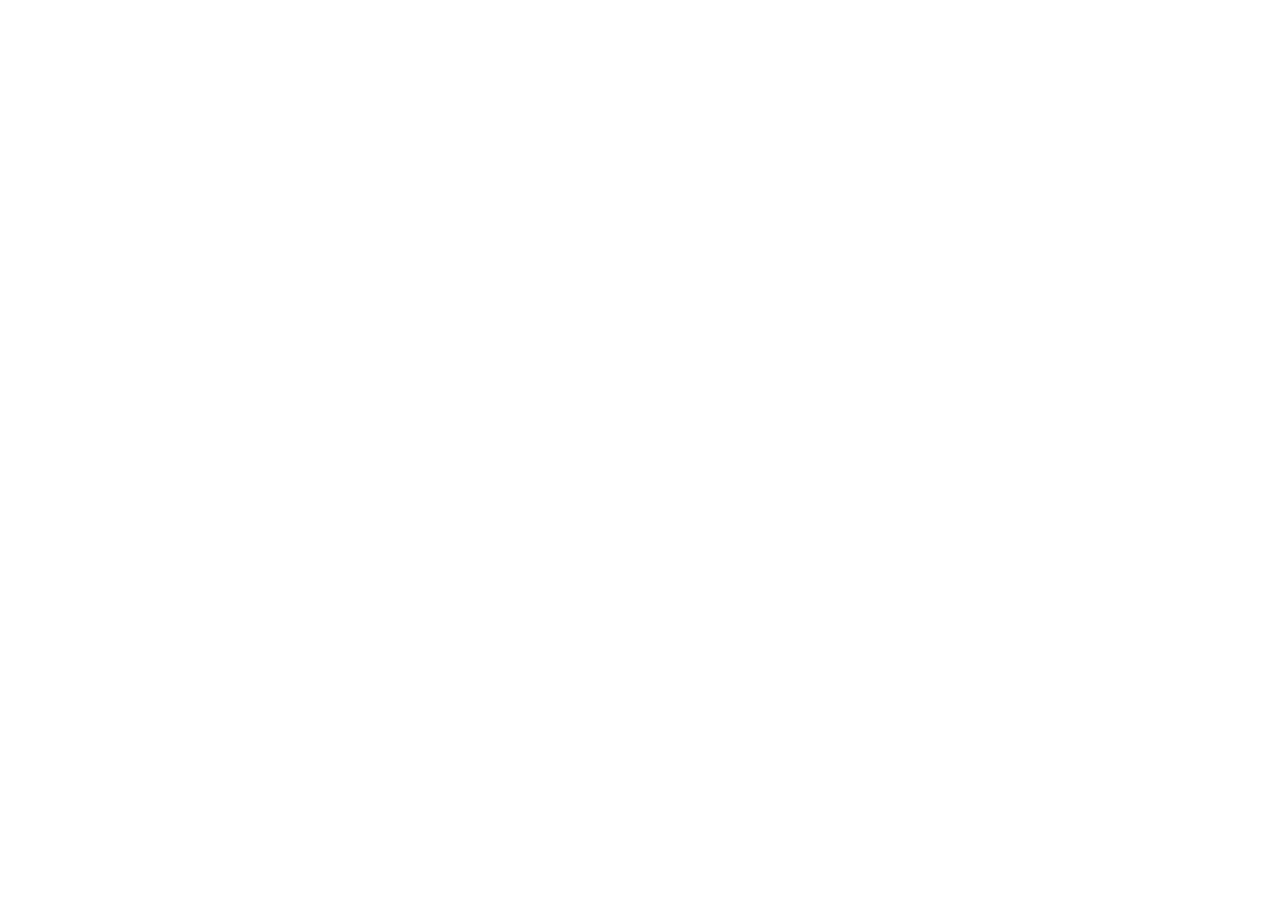
==== commit 4584c1e0: "Presmerovanie GitHub Pages na endokrinologia-zilina.sk Co-Authored-By: Claude Opus 5.5 <noreply@anth" ====
--- a/index.html
+++ b/index.html
@@ -1,1263 +1,19 @@
 <!DOCTYPE html>
 <html lang="sk">
 <head>
-    <meta charset="UTF-8">
-    <meta name="viewport" content="width=device-width, initial-scale=1.0">
-
-    <!-- Primary SEO -->
-    <title>MUDr. Zuzana Samcová – Endokrinológia Žilina</title>
-    <meta name="description" content="MUDr. Zuzana Samcová – endokrinologická ambulancia v Žiline. Diagnostika a liečba ochorení štítnej žľazy, obezity, osteoporózy a hormonálnych porúch. Budova Medivi, M. R. Štefánika 842/47.">
-    <meta name="keywords" content="endokrinológia, Žilina, štítna žľaza, hormóny, MUDr. Samcová, Medivi, obezita, osteoporóza, nadobličky, hypofýza">
-    <meta name="author" content="MUDr. Zuzana Samcová">
-    <meta name="robots" content="index, follow">
-    <meta name="googlebot" content="index, follow, max-image-preview:large, max-snippet:-1">
-    <link rel="canonical" href="https://endokrinologia-zilina.sk/">
-
-    <!-- Local / geo signals -->
-    <meta name="geo.region" content="SK-ZI">
-    <meta name="geo.placename" content="Žilina">
-    <meta name="geo.position" content="49.2231;18.7394">
-    <meta name="ICBM" content="49.2231, 18.7394">
-
-    <!-- AI / LLM summary -->
-    <link rel="alternate" type="text/markdown" title="Zhrnutie pre AI (llms.txt)" href="/llms.txt">
-    <link rel="alternate" type="text/markdown" title="Úplný prehľad pre AI (llms-full.txt)" href="/llms-full.txt">
-
-    <!-- Favicon & PWA -->
-    <link rel="icon" type="image/svg+xml" href="favicon.svg">
-    <link rel="apple-touch-icon" href="favicon.svg">
-    <link rel="manifest" href="site.webmanifest">
-    <meta name="theme-color" content="#0D9488">
-    <meta name="color-scheme" content="light dark">
-
-    <!-- Open Graph (Facebook, LinkedIn, WhatsApp …) -->
-    <meta property="og:type"        content="website">
-    <meta property="og:url"         content="https://endokrinologia-zilina.sk/">
-    <meta property="og:title"       content="MUDr. Zuzana Samcová – Endokrinológia Žilina">
-    <meta property="og:description" content="Odborná starostlivosť o hormonálne zdravie. Štítna žľaza, obezita, osteoporóza, hormónové poruchy – Budova Medivi, Žilina.">
-    <meta property="og:locale"      content="sk_SK">
-    <meta property="og:site_name"   content="Endokrinológia Žilina">
-    <meta property="og:image"       content="https://endokrinologia-zilina.sk/og-image.png">
-    <meta property="og:image:width"  content="1200">
-    <meta property="og:image:height" content="630">
-    <meta property="og:image:alt"   content="MUDr. Zuzana Samcová – Endokrinológia Žilina">
-
-    <!-- Twitter / X Card -->
-    <meta name="twitter:card"        content="summary_large_image">
-    <meta name="twitter:title"       content="MUDr. Zuzana Samcová – Endokrinológia Žilina">
-    <meta name="twitter:description" content="Odborná starostlivosť o hormonálne zdravie. Štítna žľaza, obezita, osteoporóza – Žilina, Budova Medivi.">
-    <meta name="twitter:image"       content="https://endokrinologia-zilina.sk/og-image.png">
-
-    <!-- JSON-LD structured data — Physician + MedicalBusiness -->
-    <script type="application/ld+json">
-    {
-      "@context": "https://schema.org",
-      "@graph": [
-        {
-          "@type": "WebSite",
-          "@id": "https://endokrinologia-zilina.sk/#website",
-          "url": "https://endokrinologia-zilina.sk/",
-          "name": "Endokrinológia Žilina – MUDr. Zuzana Samcová",
-          "inLanguage": "sk-SK",
-          "publisher": { "@id": "https://endokrinologia-zilina.sk/#clinic" }
-        },
-        {
-          "@type": "Physician",
-          "image": "https://endokrinologia-zilina.sk/og-image.png",
-          "isAcceptingNewPatients": true,
-          "@id": "https://endokrinologia-zilina.sk/#physician",
-          "name": "MUDr. Zuzana Samcová",
-          "jobTitle": "Endokrinológ",
-          "description": "Špecialistka v odbore endokrinológia. Diagnostika a liečba ochorení štítnej žľazy, obezity, hormónových porúch, osteoporózy a ochorení nadobličiek a hypofýzy.",
-          "medicalSpecialty": "Endocrinology",
-          "url": "https://endokrinologia-zilina.sk/",
-          "worksFor": { "@id": "https://endokrinologia-zilina.sk/#clinic" },
-          "knowsLanguage": ["sk", "cs"]
-        },
-        {
-          "@type": "MedicalBusiness",
-          "@id": "https://endokrinologia-zilina.sk/#clinic",
-          "name": "Endokrinologická ambulancia – MUDr. Zuzana Samcová",
-          "description": "Endokrinologická ambulancia v Žiline zameraná na liečbu štítnej žľazy, obezity, osteoporózy a hormonálnych porúch.",
-          "url": "https://endokrinologia-zilina.sk/",
-          "image": "https://endokrinologia-zilina.sk/og-image.png",
-          "logo": "https://endokrinologia-zilina.sk/favicon.svg",
-          "telephone": "+421414510421",
-          "address": {
-            "@type": "PostalAddress",
-            "streetAddress": "M. R. Štefánika 842/47",
-            "addressLocality": "Žilina",
-            "postalCode": "010 01",
-            "addressCountry": "SK"
-          },
-          "geo": {
-            "@type": "GeoCoordinates",
-            "latitude": 49.2231,
-            "longitude": 18.7394
-          },
-          "openingHoursSpecification": [
-            { "@type": "OpeningHoursSpecification", "dayOfWeek": ["Monday","Tuesday","Wednesday","Thursday","Friday"], "opens": "07:00", "closes": "15:00" }
-          ],
-          "medicalSpecialty": "Endocrinology",
-          "hasMap": "https://maps.google.com/?q=M.+R.+Štefánika+842/47,+Žilina",
-          "priceRange": "€€",
-          "currenciesAccepted": "EUR",
-          "paymentAccepted": "Zdravotné poistenie (VšZP, Dôvera, Union), hotovosť",
-          "areaServed": [
-            { "@type": "City", "name": "Žilina" },
-            { "@type": "AdministrativeArea", "name": "Žilinský kraj" }
-          ],
-          "email": "endo@medivasa.sk",
-          "availableService": [
-            { "@type": "MedicalTherapy", "name": "Diagnostika a liečba ochorení štítnej žľazy" },
-            { "@type": "MedicalProcedure", "name": "Ultrazvuk štítnej žľazy" },
-            { "@type": "MedicalProcedure", "name": "Tenkoihlová aspiračná biopsia (FNAB) uzlov štítnej žľazy" },
-            { "@type": "MedicalProcedure", "name": "Evakuácia cýst štítnej žľazy" },
-            { "@type": "MedicalTherapy", "name": "Liečba obezity a porúch metabolizmu" },
-            { "@type": "MedicalTherapy", "name": "Diagnostika, liečba a prevencia osteoporózy" },
-            { "@type": "MedicalTherapy", "name": "Liečba hormonálnych porúch" },
-            { "@type": "MedicalTherapy", "name": "Diagnostika a liečba porúch nadobličiek a hypofýzy" }
-          ]
-        },
-        {
-          "@type": "FAQPage",
-          "@id": "https://endokrinologia-zilina.sk/#faq",
-          "mainEntity": [
-            {
-              "@type": "Question",
-              "name": "Potrebujem výmenný lístok na objednanie?",
-              "acceptedAnswer": { "@type": "Answer", "text": "Áno, na vyšetrenie u endokrinológa je potrebný výmenný lístok od všeobecného alebo iného odborného lekára. Bez výmenného lístka je vyšetrenie možné len ako samoplatca." }
-            },
-            {
-              "@type": "Question",
-              "name": "Ako dlho trvá prvé vyšetrenie?",
-              "acceptedAnswer": { "@type": "Answer", "text": "Prvé komplexné vyšetrenie zvyčajne trvá 30–45 minút a zahŕňa anamnézu, klinické vyšetrenie a podľa potreby ultrazvuk štítnej žľazy či naplánovanie laboratórnych odberov." }
-            },
-            {
-              "@type": "Question",
-              "name": "Musím prísť na odber krvi nalačno?",
-              "acceptedAnswer": { "@type": "Answer", "text": "Pri väčšine hormonálnych vyšetrení odporúčame prísť nalačno (8–12 hodín bez jedla), piť možno čistú vodu. Lieky na štítnu žľazu užite až po odbere." }
-            },
-            {
-              "@type": "Question",
-              "name": "Ako si môžem vyžiadať opakovaný recept?",
-              "acceptedAnswer": { "@type": "Answer", "text": "Recepty na chronické lieky si môžete vyžiadať telefonicky alebo emailom počas telefonických hodín (8:00–14:00). Recept vystavíme elektronicky a zašleme do zvolenej lekárne. Podmienkou je platné vyšetrenie nie staršie ako 12 mesiacov." }
-            },
-            {
-              "@type": "Question",
-              "name": "Koľko stojí vyšetrenie?",
-              "acceptedAnswer": { "@type": "Answer", "text": "Pri prvom vyšetrení sa hradí jednorazový poplatok 30 €. Za ďalšie návštevy a kontroly sa už neplatí. Vyšetrenie je hradené zdravotnou poisťovňou (VšZP, Dôvera, Union)." }
-            },
-            {
-              "@type": "Question",
-              "name": "Prijímate nových pacientov?",
-              "acceptedAnswer": { "@type": "Answer", "text": "Áno, ambulancia prijíma nových pacientov. Na objednanie stačí výmenný lístok od všeobecného alebo iného odborného lekára; objednanie prebieha bez dlhého čakania." }
-            },
-            {
-              "@type": "Question",
-              "name": "Aké ochorenia liečite?",
-              "acceptedAnswer": { "@type": "Answer", "text": "Venujeme sa ochoreniam štítnej žľazy, obezite a poruchám metabolizmu, osteoporóze, poruchám hypofýzy, nadobličiek a pohlavných hormónov." }
-            },
-            {
-              "@type": "Question",
-              "name": "S ktorými poisťovňami máte zmluvu?",
-              "acceptedAnswer": { "@type": "Answer", "text": "Máme zmluvu so všetkými tromi zdravotnými poisťovňami na Slovensku – VšZP, Dôvera aj Union. Vyšetrenie je pre poistencov plne hradené." }
-            }
-          ]
-        }
-      ]
-    }
-    </script>
-
-    <!-- Google Fonts -->
-    <link rel="preconnect" href="https://fonts.googleapis.com">
-    <link rel="preconnect" href="https://fonts.gstatic.com" crossorigin>
-    <link href="https://fonts.googleapis.com/css2?family=Raleway:wght@400;500;600;700;800&family=Inter:wght@400;500;600&display=swap" rel="stylesheet">
-
-    <!-- Font Awesome -->
-    <link rel="preconnect" href="https://cdnjs.cloudflare.com" crossorigin>
-    <!-- Ikony sa načítajú bez blokovania vykreslenia (rýchlejší LCP / Core Web Vitals) -->
-    <link rel="stylesheet" href="https://cdnjs.cloudflare.com/ajax/libs/font-awesome/6.5.1/css/all.min.css" media="print" onload="this.media='all'">
-    <noscript><link rel="stylesheet" href="https://cdnjs.cloudflare.com/ajax/libs/font-awesome/6.5.1/css/all.min.css"></noscript>
-
-    <!-- Styles -->
-    <link rel="stylesheet" href="css/style.css?v=20261117">
-    <link rel="stylesheet" href="css/animations.css?v=20261117">
-
-    <!-- Apply trial-banner dismissal before paint (no flash / layout shift) -->
-    <script>
-        try {
-            if (localStorage.getItem('trialBannerDismissed') === '1') {
-                document.documentElement.classList.add('trial-dismissed');
-            }
-        } catch (e) {}
-    </script>
+<meta charset="UTF-8">
+<title>Presúvame sa – Endokrinológia Žilina</title>
+<link rel="canonical" href="https://endokrinologia-zilina.sk/">
+<meta name="robots" content="noindex, follow">
+<meta http-equiv="refresh" content="0; url=https://endokrinologia-zilina.sk/">
+<script>
+  // Zachová podstránku aj kotvu (#kontakt …)
+  var p = location.pathname.replace(/^\/Endokrinologia_web\/?/, '/');
+  location.replace('https://endokrinologia-zilina.sk' + p + location.search + location.hash);
+</script>
 </head>
-<body>
-    <!-- Skip to content (a11y) -->
-    <a class="skip-link" href="#main">Preskočiť na obsah</a>
-
-    <!-- Skúšobná technická prevádzka — oznamovací pruh -->
-    <div class="trial-banner" id="trialBanner" role="status">
-        <span class="trial-banner-text">
-            <i class="fa-solid fa-screwdriver-wrench" aria-hidden="true"></i>
-            Stránka je momentálne v <strong>skúšobnej technickej prevádzke</strong> — niektoré údaje a funkcie sa môžu meniť.
-        </span>
-        <button class="trial-banner-close" id="trialBannerClose" aria-label="Zavrieť oznámenie">
-            <i class="fa-solid fa-xmark" aria-hidden="true"></i>
-        </button>
-    </div>
-
-    <!-- Cursor glow -->
-    <div class="cursor-glow" id="cursorGlow"></div>
-
-    <!-- Scroll Progress Bar -->
-    <div class="progress-bar" id="progressBar"></div>
-
-    <!-- ========================
-         NAVBAR
-         ======================== -->
-    <header class="navbar" id="navbar">
-        <div class="container">
-            <a href="#hero" class="navbar-brand">
-                <div class="brand-initials">ZS</div>
-                <div class="brand-text">
-                    <span class="brand-name">MUDr. Zuzana Samcová</span>
-                    <span class="brand-title">Endokrinológia · Žilina</span>
-                </div>
-            </a>
-
-            <nav class="navbar-nav" id="navMenu" role="navigation" aria-label="Hlavná navigácia">
-                <a href="#o-mne" class="nav-link">O mne</a>
-                <a href="#sluzby" class="nav-link">Služby</a>
-                <a href="#pacienti" class="nav-link">Pre pacientov</a>
-                <a href="#kontakt" class="nav-link">Kontakt</a>
-                <a href="#kontakt" class="btn btn-primary btn-sm nav-cta">
-                    <i class="fa-solid fa-calendar-check"></i>
-                    Objednať sa
-                </a>
-            </nav>
-
-            <button class="hamburger" id="hamburger" aria-label="Otvoriť menu" aria-expanded="false">
-                <span></span>
-                <span></span>
-                <span></span>
-            </button>
-        </div>
-    </header>
-
-    <main id="main">
-
-        <!-- ========================
-             HERO
-             ======================== -->
-        <section class="hero" id="hero">
-            <canvas class="hero-particles" id="heroParticles" aria-hidden="true"></canvas>
-            <div class="hero-bg">
-                <div class="blob blob-1"></div>
-                <div class="blob blob-2"></div>
-                <div class="blob blob-3"></div>
-                <!-- grid overlay removed -->
-            </div>
-
-            <div class="container">
-                <div class="hero-content">
-                    <div class="hero-badge-row">
-                        <div class="hero-badge">
-                            <span class="hero-badge-dot"></span>
-                            Endokrinologická ambulancia · Budova Medivi · Žilina
-                        </div>
-                        <div class="hero-badge open-status" id="openStatusHero" hidden>
-                            <span class="open-status-dot"></span>
-                            <span class="open-status-text"></span>
-                        </div>
-                    </div>
-
-                    <h1 class="hero-title">
-                        <span class="hero-title-line">MUDr. Zuzana</span>
-                        <span class="hero-title-name">Samcová</span>
-                    </h1>
-
-                    <p class="hero-subtitle">
-                        Odborná starostlivosť o hormonálne zdravie.<br>
-                        Moderná endokrinológia — s dôrazom na každého pacienta.
-                    </p>
-
-                    <div class="hero-actions">
-                        <a href="#kontakt" class="btn btn-light btn-lg">
-                            <i class="fa-solid fa-calendar-check"></i>
-                            Objednať sa
-                        </a>
-                        <a href="#sluzby" class="btn btn-outline-light btn-lg">
-                            Zistiť viac
-                            <i class="fa-solid fa-arrow-down"></i>
-                        </a>
-                    </div>
-
-                    <div class="hero-insurance">
-                        <span class="insurance-label">Zmluva so všetkými poisťovňami:</span>
-                        <div class="insurance-pills">
-                            <span class="insurance-pill">VšZP</span>
-                            <span class="insurance-pill">Dôvera</span>
-                            <span class="insurance-pill">Union</span>
-                        </div>
-                    </div>
-                </div>
-
-                <div class="hero-visual" aria-hidden="true">
-                    <div class="hero-card hero-card--float">
-                        <div class="hero-card-icon"><i class="fa-solid fa-user-plus"></i></div>
-                        <div class="hero-card-text">
-                            <strong>Prijímame nových pacientov</strong>
-                            <span>Stačí výmenný lístok od lekára</span>
-                        </div>
-                    </div>
-                    <div class="hero-card hero-card--float hero-card--delay">
-                        <div class="hero-card-icon hero-card-icon--violet"><i class="fa-solid fa-clock"></i></div>
-                        <div class="hero-card-text">
-                            <strong>Bez dlhého čakania</strong>
-                            <span>Objednanie v krátkom termíne</span>
-                        </div>
-                    </div>
-                </div>
-            </div>
-
-            <a href="#o-mne" class="hero-scroll-indicator" aria-label="Scrollovať nadol">
-                <div class="scroll-mouse">
-                    <div class="scroll-dot"></div>
-                </div>
-            </a>
-        </section>
-
-        <!-- ========================
-             O MNE
-             ======================== -->
-        <section class="section" id="o-mne" aria-labelledby="about-heading">
-            <div class="container">
-                <div class="about-grid">
-
-                    <div class="about-photo-col reveal">
-                        <div class="photo-frame">
-                            <div class="photo-placeholder">
-                                <i class="fa-solid fa-user-doctor"></i>
-                                <span class="photo-initials">Z.S.</span>
-                            </div>
-                            <div class="photo-badge">
-                                <i class="fa-solid fa-star"></i>
-                                Odborný lekár
-                            </div>
-                            <div class="photo-decor photo-decor--1"></div>
-                            <div class="photo-decor photo-decor--2"></div>
-                        </div>
-                    </div>
-
-                    <div class="about-content">
-                        <div class="section-eyebrow reveal">O mne</div>
-                        <h2 class="section-title reveal" id="about-heading" style="--reveal-delay: 0.1s">
-                            Starostlivosť<br>s <span class="gradient-text">odbornosťou</span> a ľudskosťou
-                        </h2>
-                        <p class="about-text reveal" style="--reveal-delay: 0.2s">
-                            Medicínu som vyštudovala na Lekárskej fakulte Univerzity Palackého v Olomouci.
-                            Klinické skúsenosti som nadobúdala vo Fakultnej nemocnici v Žiline, v Nemocnici Třinec
-                            a na NsP Považská Bystrica, kde som pracovala na internom oddelení.
-                        </p>
-                        <p class="about-text reveal" style="--reveal-delay: 0.25s">
-                            Práve na internom oddelení, kde som sa začala venovať endokrinológii —
-                            odboru, v ktorom som v roku 2023 získala atestáciu na SZÚ v Bratislave.
-                            Od apríla 2026 pôsobím v Endokrinologickej ambulancii v budove Medivi v Žiline,
-                            kde sa s radosťou venujem každému pacientovi individuálne.
-                        </p>
-
-                        <div class="approach-callout reveal" style="--reveal-delay: 0.3s">
-                            <div class="approach-icon"><i class="fa-solid fa-heart-pulse" aria-hidden="true"></i></div>
-                            <div class="approach-body">
-                                <strong>Holistický prístup založený na dôkazoch (EBM)</strong>
-                                <p>Ku každému pacientovi pristupujem individuálne, ľudsky a komplexne —
-                                s rešpektom k jeho potrebám a v súlade s princípmi medicíny založenej
-                                na dôkazoch (evidence-based medicine).</p>
-                            </div>
-                        </div>
-                    </div>
-
-                </div>
-            </div>
-        </section>
-
-        <!-- ========================
-             SLUŽBY
-             ======================== -->
-        <section class="section section-alt" id="sluzby" aria-labelledby="services-heading">
-            <div class="container">
-                <div class="section-header">
-                    <div class="section-eyebrow reveal">Čo liečim</div>
-                    <h2 class="section-title reveal" id="services-heading" style="--reveal-delay: 0.1s">
-                        Oblasti <span class="gradient-text">starostlivosti</span>
-                    </h2>
-                    <p class="section-subtitle reveal" style="--reveal-delay: 0.2s">
-                        Komplexná endokrinologická starostlivosť zahŕňajúca diagnostiku,
-                        liečbu a dlhodobé sledovanie hormonálnych ochorení.
-                    </p>
-                </div>
-
-                <div class="services-grid">
-
-                    <article class="service-card reveal" data-gland="thyroid">
-                            <div class="card-shine"></div>
-                        <div class="service-icon service-icon--teal">
-                            <i class="fa-solid fa-ribbon"></i>
-                        </div>
-                        <h3 class="service-title">Štítna žľaza</h3>
-                        <p class="service-text">
-                            Komplexná diagnostika a liečba ochorení štítnej žľazy
-                            vrátane ultrazvukového vyšetrenia a odborných výkonov.
-                        </p>
-                    </article>
-
-                    <article class="service-card reveal" style="--reveal-delay: 0.1s" data-gland="pancreas">
-                            <div class="card-shine"></div>
-                        <div class="service-icon service-icon--violet">
-                            <i class="fa-solid fa-scale-balanced"></i>
-                        </div>
-                        <h3 class="service-title">Obezita a metabolizmus</h3>
-                        <p class="service-text">
-                            Diagnostika a liečba obezity a porúch metabolizmu
-                            s individuálnym a holistickým prístupom ku každému pacientovi.
-                        </p>
-                    </article>
-
-                    <article class="service-card reveal" style="--reveal-delay: 0.05s" data-gland="pituitary">
-                            <div class="card-shine"></div>
-                        <div class="service-icon service-icon--pink">
-                            <i class="fa-solid fa-flask-vial"></i>
-                        </div>
-                        <h3 class="service-title">Hormónové poruchy</h3>
-                        <p class="service-text">
-                            Diagnostika a liečba porúch tvorby a rovnováhy hormónov
-                            u žien aj mužov.
-                        </p>
-                    </article>
-
-                    <article class="service-card reveal" style="--reveal-delay: 0.15s" data-gland="parathyroid">
-                            <div class="card-shine"></div>
-                        <div class="service-icon service-icon--amber">
-                            <i class="fa-solid fa-bone"></i>
-                        </div>
-                        <h3 class="service-title">Osteoporóza</h3>
-                        <p class="service-text">
-                            Diagnostika, liečba a prevencia osteoporózy
-                            a komplexná starostlivosť o zdravie kostí.
-                        </p>
-                    </article>
-
-                    <article class="service-card reveal" style="--reveal-delay: 0.25s" data-gland="adrenal">
-                            <div class="card-shine"></div>
-                        <div class="service-icon service-icon--green">
-                            <i class="fa-solid fa-circle-nodes"></i>
-                        </div>
-                        <h3 class="service-title">Nadobličky a hypofýza</h3>
-                        <p class="service-text">
-                            Diagnostika a liečba porúch nadobličiek a hypofýzy
-                            a s nimi súvisiacej hormonálnej nerovnováhy.
-                        </p>
-                    </article>
-
-                </div>
-            </div>
-        </section>
-
-        <!-- ========================
-             AKO PREBIEHA VYŠETRENIE
-             ======================== -->
-        <section class="section" id="priebeh" aria-labelledby="process-heading">
-            <div class="container">
-                <div class="section-header">
-                    <div class="section-eyebrow reveal">Priebeh návštevy</div>
-                    <h2 class="section-title reveal" id="process-heading" style="--reveal-delay: 0.1s">
-                        Ako prebieha <span class="gradient-text">vyšetrenie</span>
-                    </h2>
-                    <p class="section-subtitle reveal" style="--reveal-delay: 0.2s">
-                        Od objednania po výsledky — jednoducho a bez stresu v štyroch krokoch.
-                    </p>
-                </div>
-
-                <ol class="process-steps">
-                    <li class="process-step reveal">
-                        <div class="process-num">1</div>
-                        <div class="process-icon"><i class="fa-solid fa-phone" aria-hidden="true"></i></div>
-                        <h3 class="process-title">Objednanie</h3>
-                        <p class="process-text">
-                            Zavolajte počas telefonických hodín (8:00–14:00) alebo napíšte cez formulár.
-                            Pripravte si výmenný lístok od všeobecného lekára.
-                        </p>
-                    </li>
-                    <li class="process-step reveal" style="--reveal-delay: 0.1s">
-                        <div class="process-num">2</div>
-                        <div class="process-icon"><i class="fa-solid fa-list-check" aria-hidden="true"></i></div>
-                        <h3 class="process-title">Príprava</h3>
-                        <p class="process-text">
-                            Na odbery príďte nalačno (8–12 hodín), pite len čistú vodu.
-                            Lieky na štítnu žľazu užite až po odbere krvi.
-                        </p>
-                    </li>
-                    <li class="process-step reveal" style="--reveal-delay: 0.2s">
-                        <div class="process-num">3</div>
-                        <div class="process-icon"><i class="fa-solid fa-stethoscope" aria-hidden="true"></i></div>
-                        <h3 class="process-title">Vyšetrenie</h3>
-                        <p class="process-text">
-                            Komplexné vyšetrenie trvá 30–45 minút — anamnéza, klinické vyšetrenie
-                            a podľa potreby ultrazvuk štítnej žľazy.
-                        </p>
-                    </li>
-                    <li class="process-step reveal" style="--reveal-delay: 0.3s">
-                        <div class="process-num">4</div>
-                        <div class="process-icon"><i class="fa-solid fa-file-medical" aria-hidden="true"></i></div>
-                        <h3 class="process-title">Výsledky a liečba</h3>
-                        <p class="process-text">
-                            Výsledky vám zrozumiteľne vysvetlíme a spoločne nastavíme liečbu
-                            aj termíny ďalších kontrol.
-                        </p>
-                    </li>
-                </ol>
-            </div>
-        </section>
-
-        <!-- ========================
-             INTERAKTÍVNA ENDOKRINNÁ MAPA
-             ======================== -->
-        <section class="section section-endo" id="endo-mapa" aria-labelledby="endo-heading">
-            <div class="container">
-                <div class="section-header">
-                    <div class="section-eyebrow reveal">Interaktívna mapa</div>
-                    <h2 class="section-title reveal" id="endo-heading" style="--reveal-delay:0.1s">
-                        Endokrinný <span class="gradient-text">systém</span>
-                    </h2>
-                    <p class="section-subtitle reveal" style="--reveal-delay:0.2s">
-                        Kliknite na žľazu a zistite viac o jej funkcii a ochoreniach, ktoré liečime.
-                    </p>
-                </div>
-
-                <div class="endo-layout">
-                    <!-- SVG Diagram -->
-                    <div class="endo-diagram-wrap reveal">
-                        <svg id="endoSvg" viewBox="0 0 400 548" class="endo-svg" aria-label="Interaktívna mapa endokrinného systému">
-                            <defs>
-                                <!-- Glow filters -->
-                                <filter id="glow" x="-60%" y="-60%" width="220%" height="220%">
-                                    <feGaussianBlur stdDeviation="3" result="coloredBlur"/>
-                                    <feMerge><feMergeNode in="coloredBlur"/><feMergeNode in="SourceGraphic"/></feMerge>
-                                </filter>
-                                <filter id="bodyGlowF" x="-15%" y="-5%" width="130%" height="110%">
-                                    <feGaussianBlur stdDeviation="7" result="coloredBlur"/>
-                                    <feMerge><feMergeNode in="coloredBlur"/><feMergeNode in="SourceGraphic"/></feMerge>
-                                </filter>
-                                <!-- Body gradient -->
-                                <linearGradient id="bodyFill" x1="0%" y1="0%" x2="0%" y2="100%">
-                                    <stop offset="0%"   stop-color="#1E3A5F" stop-opacity="0.55"/>
-                                    <stop offset="50%"  stop-color="#0D1B2A" stop-opacity="0.45"/>
-                                    <stop offset="100%" stop-color="#091220" stop-opacity="0.35"/>
-                                </linearGradient>
-                                <!-- Clip path = full body shape -->
-                                <clipPath id="bodyClip">
-                                    <ellipse cx="200" cy="58" rx="46" ry="54"/>
-                                    <path d="M 192,108 C 180,116 158,130 134,146 C 112,160 107,185 112,225 C 114,255 120,280 125,320 C 122,356 112,380 115,434 L 285,434 C 288,380 278,356 275,320 C 280,280 286,255 288,225 C 293,185 288,160 266,146 C 242,130 220,116 208,108 Z"/>
-                                </clipPath>
-                            </defs>
-
-                            <!-- ══ BODY SILHOUETTE ══ -->
-                            <!-- Head -->
-                            <ellipse cx="200" cy="58" rx="44" ry="52"
-                                     fill="url(#bodyFill)"
-                                     stroke="rgba(94,234,212,0.45)" stroke-width="1.8"
-                                     filter="url(#bodyGlowF)"/>
-                            <!-- Torso (includes neck curve to shoulders) -->
-                            <path d="M 192,108 C 180,116 158,130 134,146 C 112,160 107,185 112,225 C 114,255 120,280 125,320 C 122,356 112,380 115,434 L 285,434 C 288,380 278,356 275,320 C 280,280 286,255 288,225 C 293,185 288,160 266,146 C 242,130 220,116 208,108 Z"
-                                  fill="url(#bodyFill)"
-                                  stroke="rgba(94,234,212,0.40)" stroke-width="1.8"
-                                  filter="url(#bodyGlowF)"/>
-                            <!-- Neck fill (bridge between head and torso) -->
-                            <rect x="189" y="106" width="22" height="38" rx="4"
-                                  fill="url(#bodyFill)" stroke="none" opacity="0.9"/>
-
-                            <!-- Body region highlights (clipped to body) -->
-                            <!-- Brain zone – violet -->
-                            <ellipse cx="200" cy="46" rx="32" ry="28" fill="rgba(167,139,250,0.10)" clip-path="url(#bodyClip)"/>
-                            <!-- Neck/thyroid zone – teal -->
-                            <ellipse cx="200" cy="138" rx="20" ry="16" fill="rgba(45,212,191,0.10)" clip-path="url(#bodyClip)"/>
-                            <!-- Abdominal zone – warm amber (adrenal + pancreas) -->
-                            <ellipse cx="200" cy="284" rx="72" ry="50" fill="rgba(251,146,60,0.07)" clip-path="url(#bodyClip)"/>
-                            <!-- Pelvic zone – green -->
-                            <ellipse cx="200" cy="398" rx="55" ry="36" fill="rgba(52,211,153,0.08)" clip-path="url(#bodyClip)"/>
-
-                            <!-- Spine guide line -->
-                            <line x1="200" y1="112" x2="200" y2="428"
-                                  stroke="rgba(255,255,255,0.07)" stroke-width="1.5" stroke-dasharray="3 6"/>
-
-                            <!-- ══ CONNECTION LINES (animated dashes from pituitary) ══ -->
-                            <g class="endo-connections" opacity="0.5">
-                                <line x1="200" y1="58"  x2="200" y2="134" class="endo-line" stroke="#A78BFA"/>
-                                <line x1="196" y1="60"  x2="153" y2="263" class="endo-line endo-line--long" stroke="#A78BFA"/>
-                                <line x1="204" y1="60"  x2="247" y2="263" class="endo-line endo-line--long" stroke="#A78BFA"/>
-                                <line x1="198" y1="62"  x2="193" y2="285" class="endo-line endo-line--long" stroke="#A78BFA"/>
-                                <line x1="200" y1="64"  x2="200" y2="385" class="endo-line endo-line--long" stroke="#A78BFA"/>
-                                <line x1="188" y1="140" x2="183" y2="137" class="endo-line endo-line--short" stroke="#60A5FA"/>
-                            </g>
-
-                            <!-- ══ GLAND NODES ══ -->
-
-                            <!-- 1. Hypofýza (pituitary) – violet, inside brain -->
-                            <g class="endo-node" data-id="pituitary" tabindex="0" role="button" aria-label="Hypofýza">
-                                <circle cx="200" cy="44" r="24" class="node-pulse" fill="rgba(167,139,250,0.18)"/>
-                                <circle cx="200" cy="44" r="14" fill="rgba(167,139,250,0.28)" stroke="#A78BFA" stroke-width="1.8" class="node-ring"/>
-                                <circle cx="200" cy="44" r="7"  fill="#A78BFA" class="node-core" filter="url(#glow)"/>
-                                <!-- Label: above head -->
-                                <line  x1="200" y1="28"  x2="200" y2="16"  stroke="#A78BFA" stroke-width="0.9" opacity="0.7"/>
-                                <circle cx="200" cy="16" r="2.5" fill="#A78BFA"/>
-                                <text x="200" y="10" class="node-label" fill="#A78BFA" text-anchor="middle">Hypofýza</text>
-                            </g>
-
-                            <!-- 2. Štítna žľaza (thyroid) – teal butterfly -->
-                            <g class="endo-node" data-id="thyroid" tabindex="0" role="button" aria-label="Štítna žľaza">
-                                <circle cx="200" cy="140" r="24" class="node-pulse" fill="rgba(45,212,191,0.15)"/>
-                                <!-- Left lobe -->
-                                <ellipse cx="188" cy="140" rx="13" ry="9" class="node-core thyroid-lobe" fill="rgba(45,212,191,0.38)" stroke="#2DD4BF" stroke-width="1.8"/>
-                                <!-- Right lobe -->
-                                <ellipse cx="212" cy="140" rx="13" ry="9" class="node-core thyroid-lobe" fill="rgba(45,212,191,0.38)" stroke="#2DD4BF" stroke-width="1.8"/>
-                                <!-- Isthmus -->
-                                <ellipse cx="200" cy="142" rx="4.5" ry="3.5" fill="rgba(45,212,191,0.55)" stroke="#2DD4BF" stroke-width="1"/>
-                                <circle cx="200" cy="140" r="4" fill="#2DD4BF" filter="url(#glow)"/>
-                                <!-- Label: right side -->
-                                <line  x1="220" y1="140" x2="270" y2="140" stroke="#2DD4BF" stroke-width="0.9" opacity="0.7"/>
-                                <circle cx="270" cy="140" r="2.5" fill="#2DD4BF"/>
-                                <text x="274" y="144" class="node-label" fill="#2DD4BF" text-anchor="start">Štítna žľaza</text>
-                            </g>
-
-                            <!-- 3. Prištítne žľazy (parathyroid) – blue, 4 tiny glands -->
-                            <g class="endo-node" data-id="parathyroid" tabindex="0" role="button" aria-label="Prištítne žľazy">
-                                <circle cx="183" cy="137" r="16" class="node-pulse" fill="rgba(96,165,250,0.12)"/>
-                                <!-- 4 small parathyroid glands as tiny ovals, 2×2 grid -->
-                                <ellipse cx="179" cy="133" rx="4.5" ry="3.5" class="node-core" fill="rgba(96,165,250,0.45)" stroke="#60A5FA" stroke-width="1.2"/>
-                                <ellipse cx="187" cy="133" rx="4.5" ry="3.5" class="node-core" fill="rgba(96,165,250,0.45)" stroke="#60A5FA" stroke-width="1.2"/>
-                                <ellipse cx="179" cy="141" rx="4.5" ry="3.5" class="node-core" fill="rgba(96,165,250,0.45)" stroke="#60A5FA" stroke-width="1.2"/>
-                                <ellipse cx="187" cy="141" rx="4.5" ry="3.5" class="node-core" fill="rgba(96,165,250,0.45)" stroke="#60A5FA" stroke-width="1.2"/>
-                                <circle cx="183" cy="137" r="3" fill="#60A5FA" filter="url(#glow)" opacity="0.7"/>
-                                <!-- Label: left side -->
-                                <line  x1="172" y1="135" x2="124" y2="128" stroke="#60A5FA" stroke-width="0.9" opacity="0.7"/>
-                                <circle cx="124" cy="128" r="2.5" fill="#60A5FA"/>
-                                <text x="120" y="132" class="node-label" fill="#60A5FA" text-anchor="end">Prištítne žľazy</text>
-                            </g>
-
-                            <!-- 4. Nadobličky (adrenal) – pink, bilateral pyramids -->
-                            <g class="endo-node" data-id="adrenal" tabindex="0" role="button" aria-label="Nadobličky">
-                                <circle cx="150" cy="268" r="22" class="node-pulse" fill="rgba(244,114,182,0.12)"/>
-                                <circle cx="250" cy="268" r="22" class="node-pulse" fill="rgba(244,114,182,0.12)"/>
-                                <!-- Adrenal cap L -->
-                                <path d="M 141,266 L 150,252 L 159,266 Z" class="node-core" fill="rgba(244,114,182,0.42)" stroke="#F472B6" stroke-width="1.8" stroke-linejoin="round"/>
-                                <circle cx="150" cy="263" r="4" fill="#F472B6" filter="url(#glow)"/>
-                                <!-- Adrenal cap R -->
-                                <path d="M 241,266 L 250,252 L 259,266 Z" class="node-core" fill="rgba(244,114,182,0.42)" stroke="#F472B6" stroke-width="1.8" stroke-linejoin="round"/>
-                                <circle cx="250" cy="263" r="4" fill="#F472B6" filter="url(#glow)"/>
-                                <!-- Label: left side -->
-                                <line  x1="135" y1="264" x2="84"  y2="264" stroke="#F472B6" stroke-width="0.9" opacity="0.7"/>
-                                <circle cx="84"  cy="264" r="2.5" fill="#F472B6"/>
-                                <text x="80" y="268" class="node-label" fill="#F472B6" text-anchor="end">Nadobličky</text>
-                            </g>
-
-                            <!-- 5. Pankreas – orange, elongated shape (no CSS rotation) -->
-                            <g class="endo-node" data-id="pancreas" tabindex="0" role="button" aria-label="Pankreas">
-                                <circle cx="193" cy="292" r="22" class="node-pulse" fill="rgba(251,146,60,0.12)"/>
-                                <!-- Pancreas body: elongated path, baked rotation to avoid CSS transform issues -->
-                                <path d="M 171,295 C 174,284 198,282 215,288 C 226,294 218,304 200,304 C 182,304 170,303 171,295 Z"
-                                      class="node-core" fill="rgba(251,146,60,0.38)" stroke="#FB923C" stroke-width="1.8"/>
-                                <circle cx="193" cy="292" r="4.5" fill="#FB923C" filter="url(#glow)"/>
-                                <!-- Label: right side -->
-                                <line  x1="213" y1="292" x2="264" y2="292" stroke="#FB923C" stroke-width="0.9" opacity="0.7"/>
-                                <circle cx="264" cy="292" r="2.5" fill="#FB923C"/>
-                                <text x="268" y="296" class="node-label" fill="#FB923C" text-anchor="start">Pankreas</text>
-                            </g>
-
-                            <!-- 6. Pohlavné žľazy – green, bilateral ovals -->
-                            <g class="endo-node" data-id="gonads" tabindex="0" role="button" aria-label="Pohlavné žľazy">
-                                <circle cx="182" cy="395" r="20" class="node-pulse" fill="rgba(52,211,153,0.12)"/>
-                                <circle cx="218" cy="395" r="20" class="node-pulse" fill="rgba(52,211,153,0.12)"/>
-                                <!-- Oval glands L & R -->
-                                <ellipse cx="182" cy="395" rx="11" ry="14" class="node-core" fill="rgba(52,211,153,0.38)" stroke="#34D399" stroke-width="1.8"/>
-                                <circle  cx="182" cy="395" r="4.5" fill="#34D399" filter="url(#glow)"/>
-                                <ellipse cx="218" cy="395" rx="11" ry="14" class="node-core" fill="rgba(52,211,153,0.38)" stroke="#34D399" stroke-width="1.8"/>
-                                <circle  cx="218" cy="395" r="4.5" fill="#34D399" filter="url(#glow)"/>
-                                <!-- Label: below -->
-                                <line  x1="200" y1="414" x2="200" y2="426" stroke="#34D399" stroke-width="0.9" opacity="0.7"/>
-                                <circle cx="200" cy="426" r="2.5" fill="#34D399"/>
-                                <text x="200" y="437" class="node-label" fill="#34D399" text-anchor="middle">Pohlavné žľazy</text>
-                            </g>
-                        </svg>
-                    </div>
-
-                    <!-- Info panel -->
-                    <div class="endo-info" id="endoInfo">
-                        <div class="endo-default reveal" style="--reveal-delay:0.25s">
-                            <div class="endo-default-icon">
-                                <i class="fa-solid fa-hand-pointer"></i>
-                            </div>
-                            <p>Kliknite na žľazu v diagrame a zobrazte si podrobné informácie o jej funkcii a ochoreniach.</p>
-                        </div>
-                        <div class="endo-panel" id="endoPanel" hidden>
-                            <div class="endo-panel-header">
-                                <div class="endo-panel-dot" id="endoDot"></div>
-                                <h3 class="endo-panel-title" id="endoTitle"></h3>
-                                <button class="endo-close" id="endoClose" aria-label="Zavrieť">
-                                    <i class="fa-solid fa-xmark"></i>
-                                </button>
-                            </div>
-                            <div class="endo-panel-body">
-                                <div class="endo-hormones" id="endoHormones"></div>
-                                <p class="endo-desc" id="endoDesc"></p>
-                                <div class="endo-diseases" id="endoDiseases"></div>
-                            </div>
-                        </div>
-                    </div>
-                </div>
-            </div>
-        </section>
-
-        <!-- ========================
-             PRE PACIENTOV
-             ======================== -->
-        <section class="section" id="pacienti" aria-labelledby="patient-heading">
-            <div class="container">
-                <div class="section-header">
-                    <div class="section-eyebrow reveal">Pre pacientov</div>
-                    <h2 class="section-title reveal" id="patient-heading" style="--reveal-delay: 0.1s">
-                        Praktické <span class="gradient-text">informácie</span>
-                    </h2>
-                    <p class="section-subtitle reveal" style="--reveal-delay: 0.2s">
-                        Všetko, čo potrebujete vedieť pred a po návšteve ambulancie.
-                    </p>
-                </div>
-
-                <div class="patient-layout">
-
-                    <div class="accordion reveal" role="list">
-
-                        <div class="accordion-item" role="listitem">
-                            <button class="accordion-header" aria-expanded="false">
-                                <div class="accordion-icon">
-                                    <i class="fa-solid fa-user-plus"></i>
-                                </div>
-                                <span>Prvá návšteva — čo priniesť</span>
-                                <i class="fa-solid fa-chevron-down accordion-arrow" aria-hidden="true"></i>
-                            </button>
-                            <div class="accordion-body" role="region">
-                                <div class="accordion-body-inner">
-                                    <ul class="info-list">
-                                        <li><i class="fa-solid fa-check" aria-hidden="true"></i> Preukaz poistenca (zdravotná kartička)</li>
-                                        <li><i class="fa-solid fa-check" aria-hidden="true"></i> Výmenný lístok od obvodného lekára</li>
-                                        <li><i class="fa-solid fa-check" aria-hidden="true"></i> Predchádzajúce výsledky vyšetrení (ak máte)</li>
-                                        <li><i class="fa-solid fa-check" aria-hidden="true"></i> Zoznam užívaných liekov vrátane doplnkov</li>
-                                        <li><i class="fa-solid fa-check" aria-hidden="true"></i> Prepúšťacie správy z nemocnice (ak sú relevantné)</li>
-                                    </ul>
-                                    <div class="fee-note">
-                                        <i class="fa-solid fa-euro-sign" aria-hidden="true"></i>
-                                        <span>Pri <strong>prvom vyšetrení</strong> sa hradí jednorazový poplatok <strong>30&nbsp;€</strong>. Za ďalšie návštevy a kontroly sa už neplatí.</span>
-                                    </div>
-                                </div>
-                            </div>
-                        </div>
-
-                        <div class="accordion-item" role="listitem">
-                            <button class="accordion-header" aria-expanded="false">
-                                <div class="accordion-icon">
-                                    <i class="fa-solid fa-vials"></i>
-                                </div>
-                                <span>Príprava na odber krvi</span>
-                                <i class="fa-solid fa-chevron-down accordion-arrow" aria-hidden="true"></i>
-                            </button>
-                            <div class="accordion-body" role="region">
-                                <div class="accordion-body-inner">
-                                    <ul class="info-list">
-                                        <li><i class="fa-solid fa-check" aria-hidden="true"></i> Prísť nalačno, keď Vás na to upozorní zdravotná sestra</li>
-                                        <li><i class="fa-solid fa-check" aria-hidden="true"></i> Piť iba čistú vodu (nie šťavy ani kávu)</li>
-                                        <li><i class="fa-solid fa-check" aria-hidden="true"></i> Lieky na štítnu žľazu nebrať ráno pred odberom</li>
-                                        <li><i class="fa-solid fa-check" aria-hidden="true"></i> Vyhnúť sa intenzívnej fyzickej aktivite deň pred odberom</li>
-                                        <li><i class="fa-solid fa-check" aria-hidden="true"></i> Alkohol nekonzumovať 48 hodín pred odberom</li>
-                                    </ul>
-                                </div>
-                            </div>
-                        </div>
-
-                        <div class="accordion-item" role="listitem">
-                            <button class="accordion-header" aria-expanded="false">
-                                <div class="accordion-icon">
-                                    <i class="fa-solid fa-file-prescription"></i>
-                                </div>
-                                <span>eRecept a opakovanie receptov</span>
-                                <i class="fa-solid fa-chevron-down accordion-arrow" aria-hidden="true"></i>
-                            </button>
-                            <div class="accordion-body" role="region">
-                                <div class="accordion-body-inner">
-                                    <p>Recepty na chronické lieky je možné vyžiadať telefonicky alebo emailom počas telefónnych hodín (8:00–14:00). Recept bude vystavený elektronicky a zaslaný do vami zvolenej lekárne.</p>
-                                    <p>Pre vystavenie receptu je potrebné, aby ste boli pacientom ambulancie s platným vyšetrením (nie starší ako 12 mesiacov).</p>
-                                </div>
-                            </div>
-                        </div>
-
-                        <div class="accordion-item" role="listitem">
-                            <button class="accordion-header" aria-expanded="false">
-                                <div class="accordion-icon">
-                                    <i class="fa-solid fa-user-check"></i>
-                                </div>
-                                <span>Noví pacienti</span>
-                                <i class="fa-solid fa-chevron-down accordion-arrow" aria-hidden="true"></i>
-                            </button>
-                            <div class="accordion-body" role="region">
-                                <div class="accordion-body-inner">
-                                    <div class="status-banner status-open">
-                                        <i class="fa-solid fa-circle-check" aria-hidden="true"></i>
-                                        Ambulancia prijíma nových pacientov
-                                    </div>
-                                    <p>Pre objednanie nového pacienta je potrebný výmenný lístok od všeobecného lekára. Kontaktujte nás telefonicky počas telefónnych hodín alebo prostredníctvom kontaktného formulára.</p>
-                                </div>
-                            </div>
-                        </div>
-
-                        <div class="accordion-item" role="listitem">
-                            <button class="accordion-header" aria-expanded="false">
-                                <div class="accordion-icon">
-                                    <i class="fa-solid fa-shield-halved"></i>
-                                </div>
-                                <span>GDPR a ochrana osobných údajov</span>
-                                <i class="fa-solid fa-chevron-down accordion-arrow" aria-hidden="true"></i>
-                            </button>
-                            <div class="accordion-body" role="region">
-                                <div class="accordion-body-inner">
-                                    <p>Vaše osobné a zdravotné údaje spracúvame v súlade so zákonom č. 18/2018 Z.z. o ochrane osobných údajov a nariadením GDPR. Údaje sa používajú výlučne na účely poskytovania zdravotnej starostlivosti a nie sú poskytované tretím stranám bez Vášho súhlasu.</p>
-                                </div>
-                            </div>
-                        </div>
-
-                    </div>
-
-                    <aside class="patient-sidebar reveal" style="--reveal-delay: 0.15s">
-                        <div class="hours-card">
-                            <div class="hours-card-header">
-                                <div class="hours-icon">
-                                    <i class="fa-solid fa-calendar-days"></i>
-                                </div>
-                                <h3>Ordinačné hodiny</h3>
-                                <span class="open-status open-status--card" id="openStatusHours" hidden>
-                                    <span class="open-status-dot"></span>
-                                    <span class="open-status-text"></span>
-                                </span>
-                            </div>
-                            <table class="hours-table" aria-label="Ordinačné hodiny">
-                                <tbody>
-                                    <tr>
-                                        <td>Pondelok</td>
-                                        <td><strong>07:00 – 15:00</strong></td>
-                                    </tr>
-                                    <tr>
-                                        <td>Utorok</td>
-                                        <td><strong>07:00 – 15:00</strong></td>
-                                    </tr>
-                                    <tr>
-                                        <td>Streda</td>
-                                        <td><strong>07:00 – 15:00</strong></td>
-                                    </tr>
-                                    <tr>
-                                        <td>Štvrtok</td>
-                                        <td><strong>07:00 – 15:00</strong></td>
-                                    </tr>
-                                    <tr>
-                                        <td>Piatok</td>
-                                        <td><strong>07:00 – 15:00</strong></td>
-                                    </tr>
-                                    <tr class="hours-row-note">
-                                        <td>Sobota – Nedeľa</td>
-                                        <td><span class="closed-badge">Zatvorené</span></td>
-                                    </tr>
-                                </tbody>
-                            </table>
-                            <p class="hours-note">
-                                <i class="fa-solid fa-circle-info" aria-hidden="true"></i>
-                                Telefonické hodiny: <strong>8:00 – 14:00</strong><br>
-                                * Hodiny môžu podliehať zmenám.
-                            </p>
-                            <div class="fee-note fee-note--card">
-                                <i class="fa-solid fa-euro-sign" aria-hidden="true"></i>
-                                <span>Poplatok pri prvom vyšetrení: <strong>30&nbsp;€</strong>. Ďalšie návštevy bez poplatku.</span>
-                            </div>
-                            <div class="hours-contacts">
-                                <a href="tel:041451421" class="hours-contact-item">
-                                    <div class="hc-icon"><i class="fa-solid fa-phone"></i></div>
-                                    <div class="hc-text">
-                                        <span class="hc-label">Telefón</span>
-                                        <span class="hc-value">041 451 0421</span>
-                                    </div>
-                                </a>
-                                <a href="mailto:endo@medivasa.sk" class="hours-contact-item">
-                                    <div class="hc-icon"><i class="fa-solid fa-envelope"></i></div>
-                                    <div class="hc-text">
-                                        <span class="hc-label">Email</span>
-                                        <span class="hc-value">endo@medivasa.sk</span>
-                                    </div>
-                                </a>
-                            </div>
-                        </div>
-                    </aside>
-
-                </div>
-            </div>
-        </section>
-
-        <!-- ========================
-             ČASTÉ OTÁZKY (FAQ)
-             ======================== -->
-        <section class="section" id="faq" aria-labelledby="faq-heading">
-            <div class="container container--narrow">
-                <div class="section-header">
-                    <div class="section-eyebrow reveal">Časté otázky</div>
-                    <h2 class="section-title reveal" id="faq-heading" style="--reveal-delay: 0.1s">
-                        Najčastejšie <span class="gradient-text">otázky</span>
-                    </h2>
-                    <p class="section-subtitle reveal" style="--reveal-delay: 0.2s">
-                        Odpovede na otázky, ktoré pacienti kladú najčastejšie. Nenašli ste odpoveď?
-                        <a href="#kontakt" class="faq-inline-link">Napíšte nám</a>.
-                    </p>
-                </div>
-
-                <div class="accordion accordion--faq reveal" role="list">
-
-                    <div class="accordion-item" role="listitem">
-                        <button class="accordion-header" aria-expanded="false">
-                            <div class="accordion-icon"><i class="fa-solid fa-calendar-check"></i></div>
-                            <span>Potrebujem výmenný lístok na objednanie?</span>
-                            <i class="fa-solid fa-chevron-down accordion-arrow" aria-hidden="true"></i>
-                        </button>
-                        <div class="accordion-body" role="region">
-                            <div class="accordion-body-inner">
-                                <p>Áno, na vyšetrenie u endokrinológa je potrebný výmenný lístok od vášho
-                                všeobecného lekára (alebo iného odborného lekára). Bez výmenného lístka
-                                je vyšetrenie možné len ako samoplatca.</p>
-                            </div>
-                        </div>
-                    </div>
-
-                    <div class="accordion-item" role="listitem">
-                        <button class="accordion-header" aria-expanded="false">
-                            <div class="accordion-icon"><i class="fa-solid fa-clock"></i></div>
-                            <span>Ako dlho trvá prvé vyšetrenie?</span>
-                            <i class="fa-solid fa-chevron-down accordion-arrow" aria-hidden="true"></i>
-                        </button>
-                        <div class="accordion-body" role="region">
-                            <div class="accordion-body-inner">
-                                <p>Prvé komplexné vyšetrenie zvyčajne trvá 30–45 minút. Zahŕňa odber
-                                anamnézy, klinické vyšetrenie a v prípade potreby ultrazvuk štítnej žľazy
-                                či naplánovanie laboratórnych odberov.</p>
-                            </div>
-                        </div>
-                    </div>
-
-                    <div class="accordion-item" role="listitem">
-                        <button class="accordion-header" aria-expanded="false">
-                            <div class="accordion-icon"><i class="fa-solid fa-vials"></i></div>
-                            <span>Musím prísť na odber krvi nalačno?</span>
-                            <i class="fa-solid fa-chevron-down accordion-arrow" aria-hidden="true"></i>
-                        </button>
-                        <div class="accordion-body" role="region">
-                            <div class="accordion-body-inner">
-                                <p>Pri väčšine hormonálnych vyšetrení odporúčame prísť nalačno (8–12 hodín
-                                bez jedla), piť možno čistú vodu. Lieky na štítnu žľazu v deň odberu užite
-                                až po odbere. Presné pokyny vždy dostanete pri objednaní.</p>
-                            </div>
-                        </div>
-                    </div>
-
-                    <div class="accordion-item" role="listitem">
-                        <button class="accordion-header" aria-expanded="false">
-                            <div class="accordion-icon"><i class="fa-solid fa-file-prescription"></i></div>
-                            <span>Ako si môžem vyžiadať opakovaný recept?</span>
-                            <i class="fa-solid fa-chevron-down accordion-arrow" aria-hidden="true"></i>
-                        </button>
-                        <div class="accordion-body" role="region">
-                            <div class="accordion-body-inner">
-                                <p>Recepty na chronické lieky si môžete vyžiadať telefonicky alebo emailom
-                                počas telefonických hodín (8:00–14:00). Recept vystavíme elektronicky (eRecept)
-                                a zašleme do vami zvolenej lekárne. Podmienkou je platné vyšetrenie nie staršie
-                                ako 12 mesiacov.</p>
-                            </div>
-                        </div>
-                    </div>
-
-                    <div class="accordion-item" role="listitem">
-                        <button class="accordion-header" aria-expanded="false">
-                            <div class="accordion-icon"><i class="fa-solid fa-euro-sign"></i></div>
-                            <span>Koľko stojí vyšetrenie?</span>
-                            <i class="fa-solid fa-chevron-down accordion-arrow" aria-hidden="true"></i>
-                        </button>
-                        <div class="accordion-body" role="region">
-                            <div class="accordion-body-inner">
-                                <p>Pri <strong>prvom vyšetrení</strong> sa hradí jednorazový poplatok
-                                <strong>30 €</strong>. Za ďalšie návštevy a kontroly sa už neplatí.
-                                Vyšetrenie je hradené zdravotnou poisťovňou.</p>
-                            </div>
-                        </div>
-                    </div>
-
-                    <div class="accordion-item" role="listitem">
-                        <button class="accordion-header" aria-expanded="false">
-                            <div class="accordion-icon"><i class="fa-solid fa-user-plus"></i></div>
-                            <span>Prijímate nových pacientov?</span>
-                            <i class="fa-solid fa-chevron-down accordion-arrow" aria-hidden="true"></i>
-                        </button>
-                        <div class="accordion-body" role="region">
-                            <div class="accordion-body-inner">
-                                <p>Áno, ambulancia <strong>prijíma nových pacientov</strong> — bez dlhého
-                                čakania. Na objednanie stačí výmenný lístok od všeobecného alebo iného
-                                odborného lekára.</p>
-                            </div>
-                        </div>
-                    </div>
-
-                    <div class="accordion-item" role="listitem">
-                        <button class="accordion-header" aria-expanded="false">
-                            <div class="accordion-icon"><i class="fa-solid fa-stethoscope"></i></div>
-                            <span>Aké ochorenia liečite?</span>
-                            <i class="fa-solid fa-chevron-down accordion-arrow" aria-hidden="true"></i>
-                        </button>
-                        <div class="accordion-body" role="region">
-                            <div class="accordion-body-inner">
-                                <p>Venujeme sa ochoreniam štítnej žľazy, obezite a poruchám
-                                metabolizmu, osteoporóze, poruchám hypofýzy, nadobličiek
-                                a pohlavných hormónov. Podrobnosti nájdete v sekcii
-                                <a href="#sluzby" class="faq-inline-link">Služby</a>.</p>
-                            </div>
-                        </div>
-                    </div>
-
-                    <div class="accordion-item" role="listitem">
-                        <button class="accordion-header" aria-expanded="false">
-                            <div class="accordion-icon"><i class="fa-solid fa-shield-halved"></i></div>
-                            <span>S ktorými poisťovňami máte zmluvu?</span>
-                            <i class="fa-solid fa-chevron-down accordion-arrow" aria-hidden="true"></i>
-                        </button>
-                        <div class="accordion-body" role="region">
-                            <div class="accordion-body-inner">
-                                <p>Máme uzatvorenú zmluvu so <strong>všetkými tromi</strong> zdravotnými
-                                poisťovňami na Slovensku. Vyšetrenie je tak pre poistencov plne hradené.</p>
-                            </div>
-                        </div>
-                    </div>
-
-                </div>
-            </div>
-        </section>
-
-        <!-- ========================
-             KONTAKT
-             ======================== -->
-        <section class="section section-dark" id="kontakt" aria-labelledby="contact-heading">
-            <div class="container">
-                <div class="section-header">
-                    <div class="section-eyebrow section-eyebrow--light reveal">Kontakt</div>
-                    <h2 class="section-title section-title--light reveal" id="contact-heading" style="--reveal-delay: 0.1s">
-                        Nájdete nás <span class="gradient-text-light">tu</span>
-                    </h2>
-                </div>
-
-                <div class="contact-grid">
-
-                    <div class="contact-info reveal">
-                        <div class="contact-item">
-                            <div class="contact-item-icon">
-                                <i class="fa-solid fa-location-dot"></i>
-                            </div>
-                            <div class="contact-item-body">
-                                <strong>Adresa</strong>
-                                <span>Budova Medivi</span>
-                                <span>M. R. Štefánika 842/47</span>
-                                <span>010 01 Žilina</span>
-                                <span class="contact-note">2. poschodie</span>
-                            </div>
-                        </div>
-
-                        <div class="contact-item">
-                            <div class="contact-item-icon">
-                                <i class="fa-solid fa-phone"></i>
-                            </div>
-                            <div class="contact-item-body">
-                                <strong>Telefón</strong>
-                                <a href="tel:041451421">041 451 0421</a>
-                                <span class="contact-note">Telefonické hodiny: 8:00 – 14:00</span>
-                            </div>
-                        </div>
-
-                        <div class="contact-item">
-                            <div class="contact-item-icon">
-                                <i class="fa-solid fa-envelope"></i>
-                            </div>
-                            <div class="contact-item-body">
-                                <strong>Email</strong>
-                                <a href="mailto:endo@medivasa.sk">endo@medivasa.sk</a>
-                            </div>
-                        </div>
-
-                        <div class="contact-item">
-                            <div class="contact-item-icon">
-                                <i class="fa-solid fa-bus"></i>
-                            </div>
-                            <div class="contact-item-body">
-                                <strong>Doprava</strong>
-                                <span>MHD: zastávka Nám. Ľ. Štúra</span>
-                                <span class="contact-note">Parkovanie dostupné pri budove</span>
-                            </div>
-                        </div>
-                    </div>
-
-                    <div class="contact-form-wrap reveal" style="--reveal-delay: 0.15s">
-                        <form class="contact-form" id="contactForm" action="https://api.web3forms.com/submit" method="POST" novalidate>
-                            <h3>Napíšte nám</h3>
-
-                            <!-- Web3Forms: vlož svoj bezplatný access key z https://web3forms.com (stačí zadať email) -->
-                            <input type="hidden" name="access_key" value="REPLACE_WITH_WEB3FORMS_ACCESS_KEY">
-                            <input type="hidden" name="subject" value="Nová správa z webu – Endokrinológia Žilina">
-                            <input type="hidden" name="from_name" value="Web Endokrinológia Žilina">
-                            <!-- honeypot proti spamu -->
-                            <input type="checkbox" name="botcheck" class="hidden" style="display:none" tabindex="-1" autocomplete="off">
-
-                            <div class="form-group">
-                                <label for="name">Meno a priezvisko <span aria-hidden="true">*</span></label>
-                                <input type="text" id="name" name="name" placeholder="Vaše meno" autocomplete="name" required>
-                            </div>
-                            <div class="form-row">
-                                <div class="form-group">
-                                    <label for="email">Email <span aria-hidden="true">*</span></label>
-                                    <input type="email" id="email" name="email" placeholder="vas@email.sk" autocomplete="email" required>
-                                </div>
-                                <div class="form-group">
-                                    <label for="phone">Telefón</label>
-                                    <input type="tel" id="phone" name="phone" placeholder="+421 9XX XXX XXX" autocomplete="tel">
-                                </div>
-                            </div>
-                            <div class="form-group">
-                                <label for="message">Správa <span aria-hidden="true">*</span></label>
-                                <textarea id="message" name="message" rows="4" placeholder="Vaša správa alebo otázka..." required></textarea>
-                            </div>
-                            <div class="form-checkbox">
-                                <input type="checkbox" id="gdpr" name="gdpr" required>
-                                <label for="gdpr">Súhlasím so spracovaním osobných údajov v súlade s <a href="#" class="gdpr-link">GDPR</a></label>
-                            </div>
-                            <button type="submit" class="btn btn-primary btn-block" id="submitBtn">
-                                <i class="fa-solid fa-paper-plane"></i>
-                                Odoslať správu
-                            </button>
-                            <div class="form-success" id="formSuccess" role="alert" aria-live="polite">
-                                <i class="fa-solid fa-circle-check"></i>
-                                Správa bola odoslaná. Ozveme sa vám čoskoro!
-                            </div>
-                        </form>
-                    </div>
-
-                    <div class="contact-map reveal" style="--reveal-delay: 0.25s">
-                        <iframe
-                            src="https://maps.google.com/maps?q=M.+R.+%C5%A0tef%C3%A1nika+842%2F47%2C+010+01+%C5%BDilina&t=&z=16&ie=UTF8&iwloc=&output=embed"
-                            width="100%"
-                            height="100%"
-                            style="border:0; min-height:320px;"
-                            allowfullscreen=""
-                            loading="lazy"
-                            referrerpolicy="no-referrer-when-downgrade"
-                            title="Mapa – Budova Medivi, Žilina">
-                        </iframe>
-                    </div>
-
-                </div>
-            </div>
-        </section>
-
-    </main>
-
-    <!-- ========================
-         FOOTER
-         ======================== -->
-    <footer class="footer" role="contentinfo">
-        <div class="container">
-            <div class="footer-grid">
-                <div class="footer-brand">
-                    <div class="footer-logo">
-                        <div class="brand-initials brand-initials--sm">ZS</div>
-                        <div class="brand-text">
-                            <span class="brand-name">MUDr. Zuzana Samcová</span>
-                            <span class="brand-title">Endokrinológia Žilina</span>
-                        </div>
-                    </div>
-                    <p class="footer-tagline">Hormonálne zdravie v dobrých rukách.</p>
-                </div>
-
-                <div class="footer-col">
-                    <h4>Navigácia</h4>
-                    <ul class="footer-links">
-                        <li><a href="#o-mne">O mne</a></li>
-                        <li><a href="#sluzby">Služby</a></li>
-                        <li><a href="#pacienti">Pre pacientov</a></li>
-                        <li><a href="#faq">Časté otázky</a></li>
-                        <li><a href="#kontakt">Kontakt</a></li>
-                    </ul>
-                </div>
-
-                <div class="footer-col">
-                    <h4>Kontakt</h4>
-                    <ul class="footer-links footer-links--contact">
-                        <li>
-                            <i class="fa-solid fa-location-dot" aria-hidden="true"></i>
-                            M. R. Štefánika 842/47, Žilina
-                        </li>
-                        <li>
-                            <i class="fa-solid fa-phone" aria-hidden="true"></i>
-                            <a href="tel:041451421">041 451 0421</a>
-                        </li>
-                        <li>
-                            <i class="fa-solid fa-envelope" aria-hidden="true"></i>
-                            <a href="mailto:endo@medivasa.sk">endo@medivasa.sk</a>
-                        </li>
-                    </ul>
-                </div>
-
-                <div class="footer-col">
-                    <h4>Ordinačné hodiny</h4>
-                    <ul class="footer-links">
-                        <li>Pondelok – Piatok</li>
-                        <li><strong style="color:rgba(255,255,255,0.85)">07:00 – 15:00</strong></li>
-                        <li style="margin-top:8px; color: rgba(255,255,255,0.35); font-size:0.8rem">Telefonicky: 8:00 – 14:00</li>
-                    </ul>
-                </div>
-            </div>
-
-            <div class="footer-trial">
-                <i class="fa-solid fa-screwdriver-wrench" aria-hidden="true"></i>
-                Stránka je v skúšobnej technickej prevádzke.
-            </div>
-
-            <div class="footer-bottom">
-                <p>&copy; 2026 MUDr. Zuzana Samcová. Všetky práva vyhradené.</p>
-                <div class="footer-bottom-links">
-                    <a href="#">Ochrana osobných údajov</a>
-                    <span aria-hidden="true">·</span>
-                    <a href="#">GDPR</a>
-                </div>
-            </div>
-        </div>
-    </footer>
-
-    <!-- Back to Top -->
-    <button class="back-to-top" id="backToTop" aria-label="Späť na začiatok stránky">
-        <i class="fa-solid fa-arrow-up" aria-hidden="true"></i>
-    </button>
-
-    <!-- Floating mobile booking CTA -->
-    <a href="#kontakt" class="mobile-book" id="mobileBook">
-        <i class="fa-solid fa-calendar-check" aria-hidden="true"></i>
-        Objednať sa
-    </a>
-
-    <script src="js/main.js?v=20261117"></script>
+<body style="font-family:sans-serif;text-align:center;padding:48px">
+<p>Web MUDr. Zuzany Samcovej sa presťahoval na
+<a href="https://endokrinologia-zilina.sk/">endokrinologia-zilina.sk</a>.</p>
 </body>
 </html>
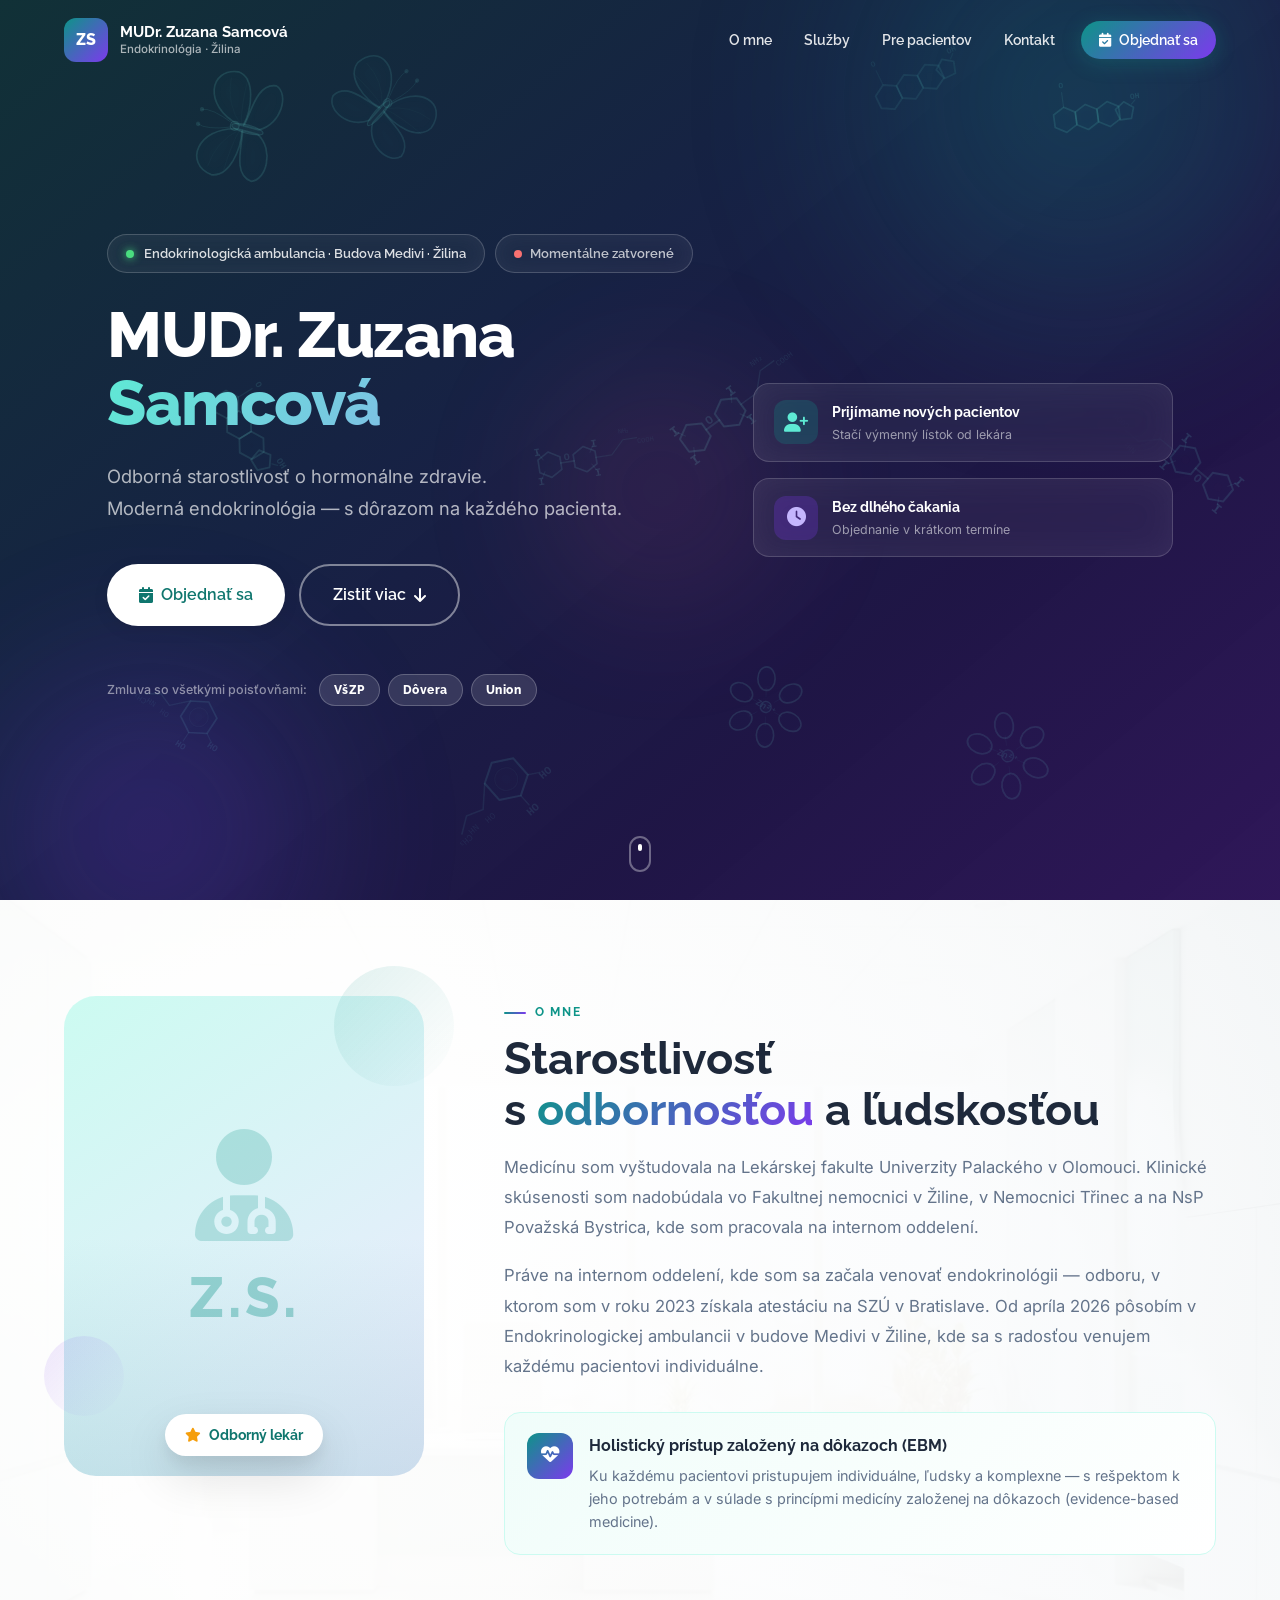
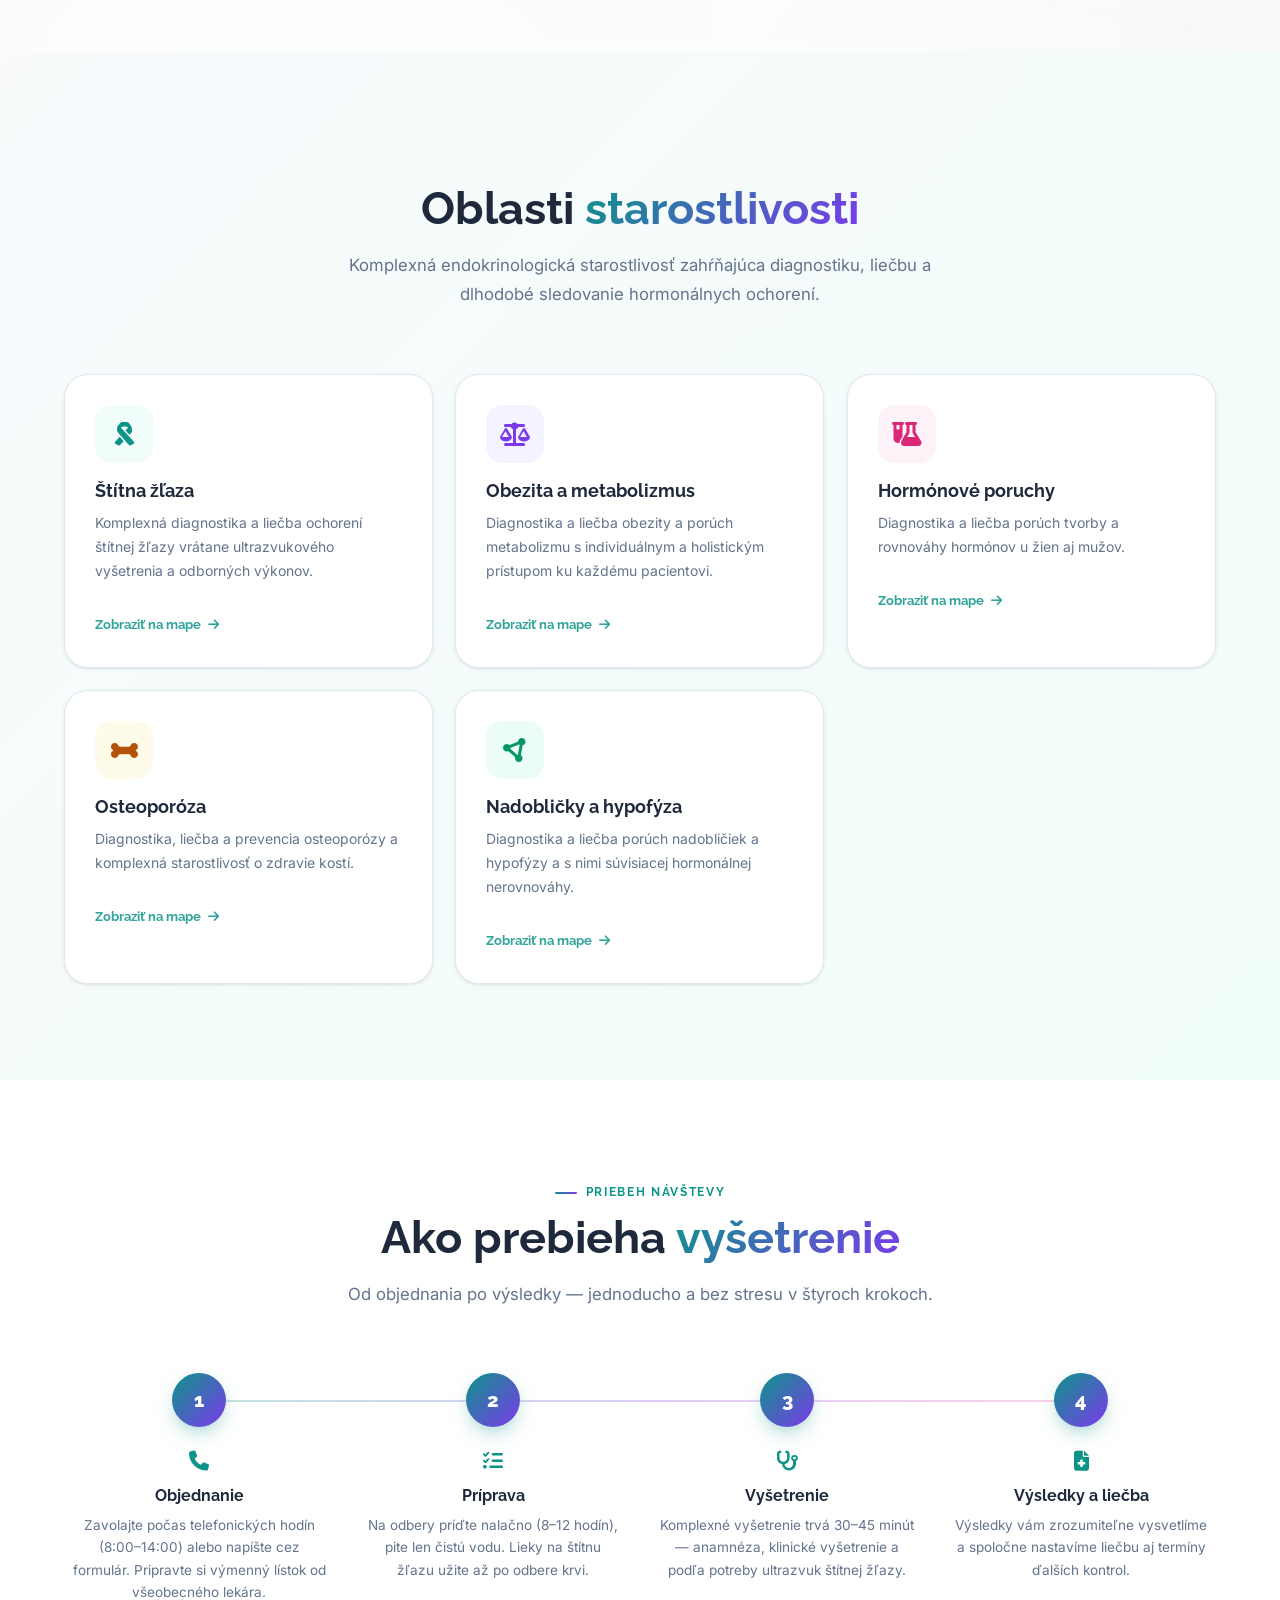
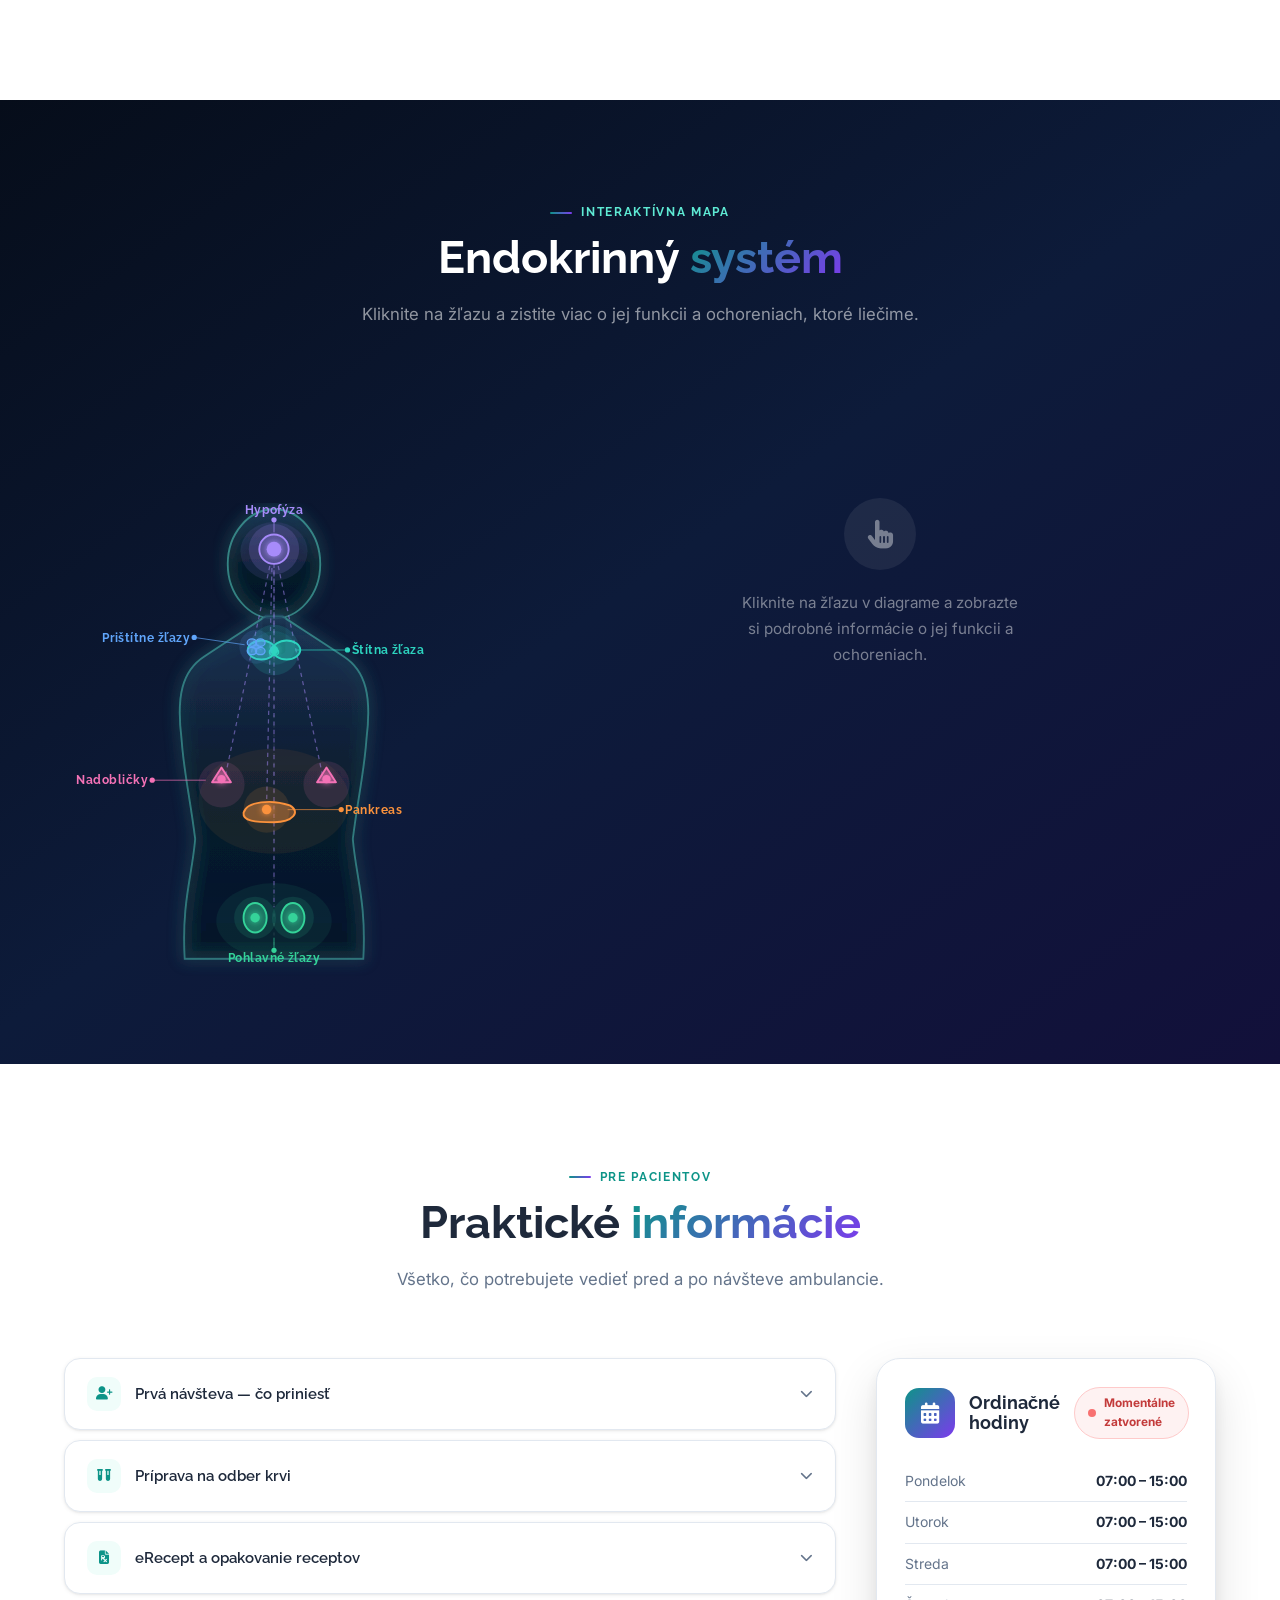
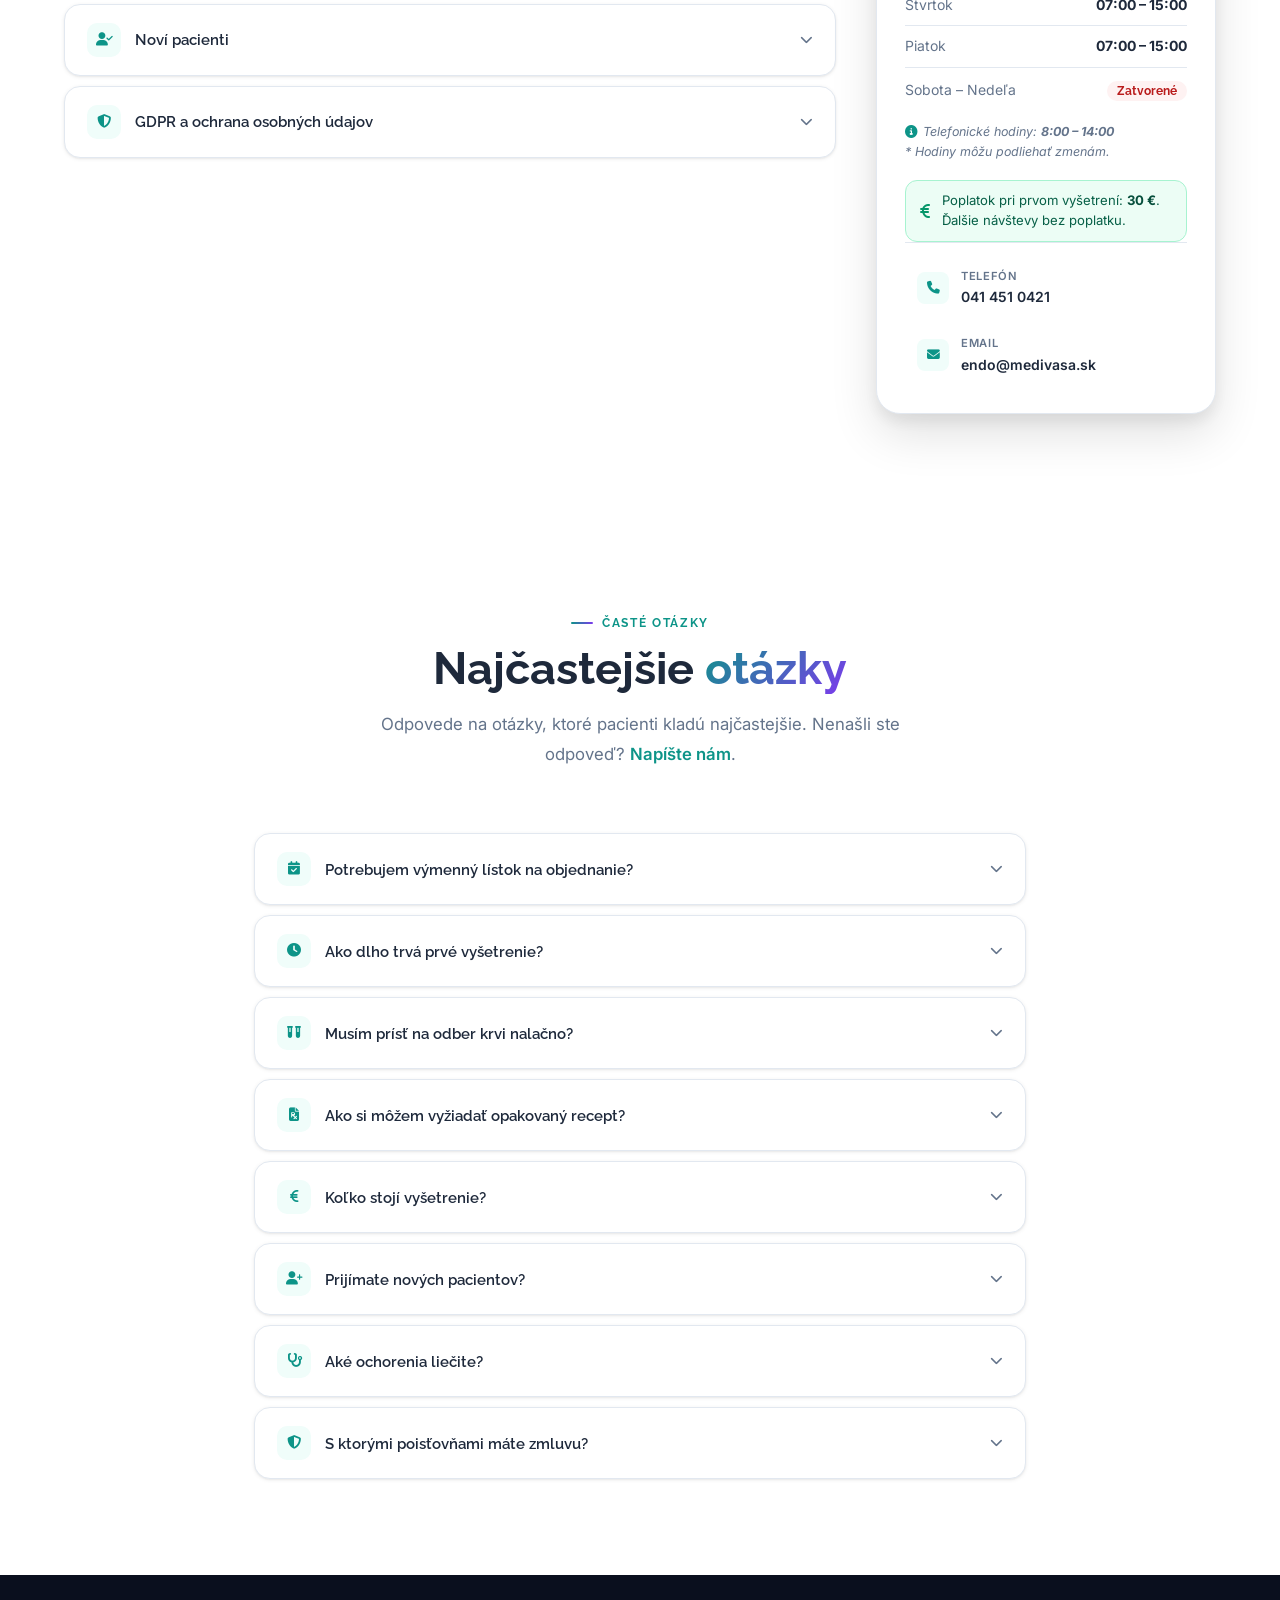
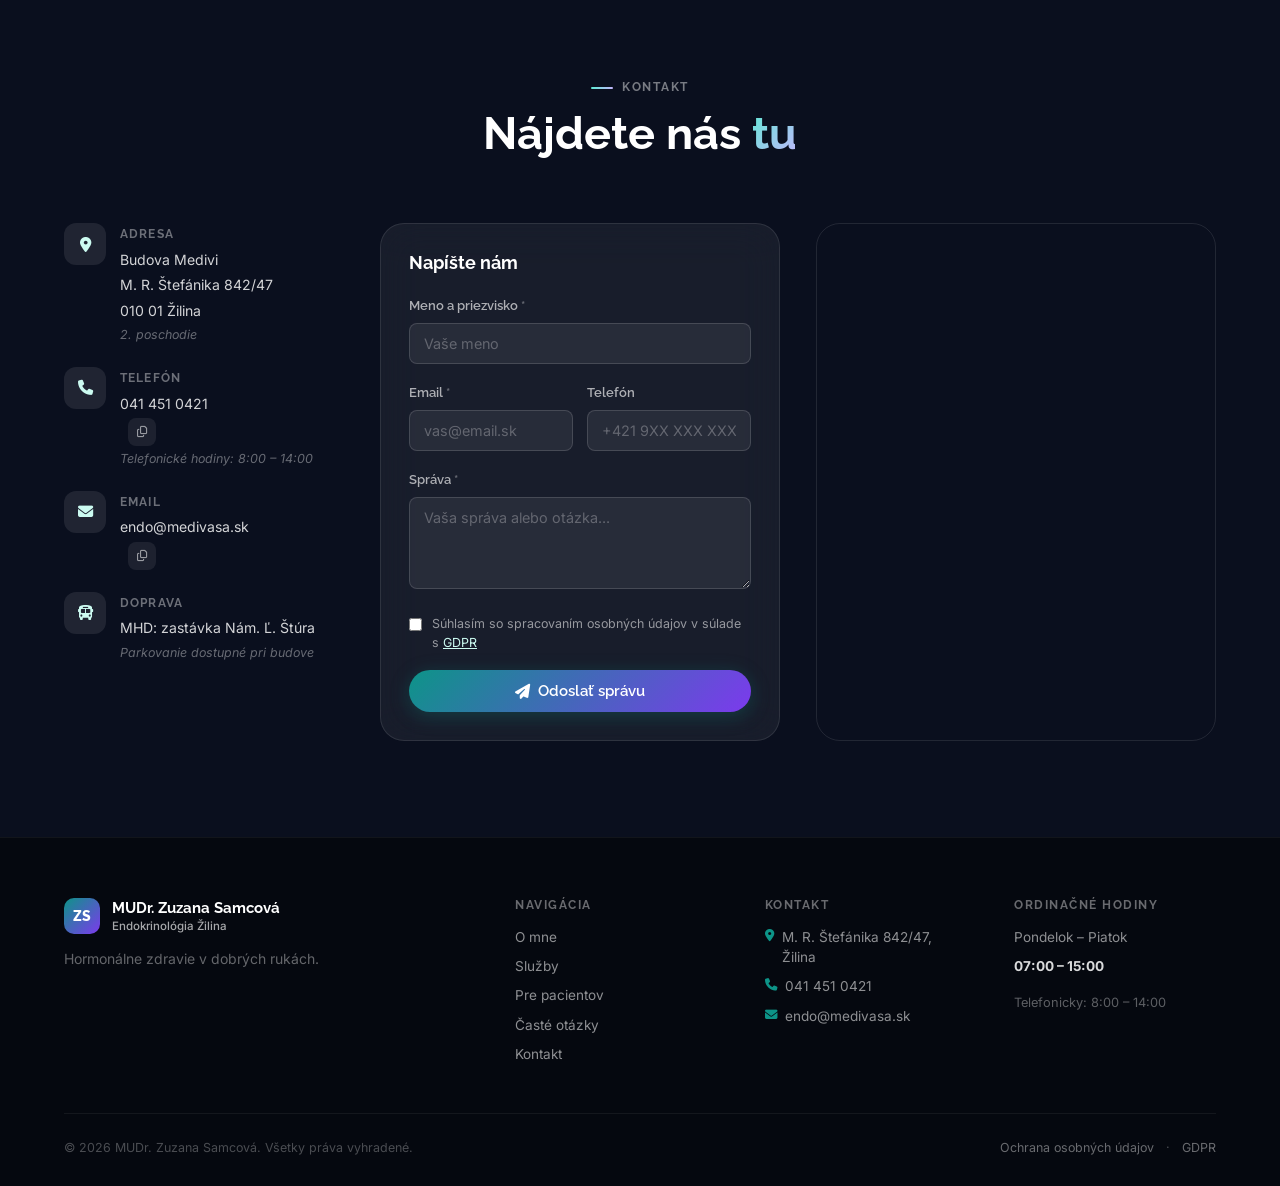
==== commit 2424edd4: "Odstránené oznámenie o skúšobnej prevádzke Co-Authored-By: Claude Opus 5.5 <noreply@anthropic.com>" ====
--- a/index.html
+++ b/index.html
@@ -1,19 +1,1241 @@
 <!DOCTYPE html>
 <html lang="sk">
 <head>
-<meta charset="UTF-8">
-<title>Presúvame sa – Endokrinológia Žilina</title>
-<link rel="canonical" href="https://endokrinologia-zilina.sk/">
-<meta name="robots" content="noindex, follow">
-<meta http-equiv="refresh" content="0; url=https://endokrinologia-zilina.sk/">
-<script>
-  // Zachová podstránku aj kotvu (#kontakt …)
-  var p = location.pathname.replace(/^\/Endokrinologia_web\/?/, '/');
-  location.replace('https://endokrinologia-zilina.sk' + p + location.search + location.hash);
-</script>
+    <meta charset="UTF-8">
+    <meta name="viewport" content="width=device-width, initial-scale=1.0">
+
+    <!-- Primary SEO -->
+    <title>MUDr. Zuzana Samcová – Endokrinológia Žilina</title>
+    <meta name="description" content="MUDr. Zuzana Samcová – endokrinologická ambulancia v Žiline. Diagnostika a liečba ochorení štítnej žľazy, obezity, osteoporózy a hormonálnych porúch. Budova Medivi, M. R. Štefánika 842/47.">
+    <meta name="keywords" content="endokrinológia, Žilina, štítna žľaza, hormóny, MUDr. Samcová, Medivi, obezita, osteoporóza, nadobličky, hypofýza">
+    <meta name="author" content="MUDr. Zuzana Samcová">
+    <meta name="robots" content="index, follow">
+    <meta name="googlebot" content="index, follow, max-image-preview:large, max-snippet:-1">
+    <link rel="canonical" href="https://endokrinologia-zilina.sk/">
+
+    <!-- Local / geo signals -->
+    <meta name="geo.region" content="SK-ZI">
+    <meta name="geo.placename" content="Žilina">
+    <meta name="geo.position" content="49.2231;18.7394">
+    <meta name="ICBM" content="49.2231, 18.7394">
+
+    <!-- AI / LLM summary -->
+    <link rel="alternate" type="text/markdown" title="Zhrnutie pre AI (llms.txt)" href="/llms.txt">
+    <link rel="alternate" type="text/markdown" title="Úplný prehľad pre AI (llms-full.txt)" href="/llms-full.txt">
+
+    <!-- Favicon & PWA -->
+    <link rel="icon" type="image/svg+xml" href="favicon.svg">
+    <link rel="apple-touch-icon" href="favicon.svg">
+    <link rel="manifest" href="site.webmanifest">
+    <meta name="theme-color" content="#0D9488">
+    <meta name="color-scheme" content="light dark">
+
+    <!-- Open Graph (Facebook, LinkedIn, WhatsApp …) -->
+    <meta property="og:type"        content="website">
+    <meta property="og:url"         content="https://endokrinologia-zilina.sk/">
+    <meta property="og:title"       content="MUDr. Zuzana Samcová – Endokrinológia Žilina">
+    <meta property="og:description" content="Odborná starostlivosť o hormonálne zdravie. Štítna žľaza, obezita, osteoporóza, hormónové poruchy – Budova Medivi, Žilina.">
+    <meta property="og:locale"      content="sk_SK">
+    <meta property="og:site_name"   content="Endokrinológia Žilina">
+    <meta property="og:image"       content="https://endokrinologia-zilina.sk/og-image.png">
+    <meta property="og:image:width"  content="1200">
+    <meta property="og:image:height" content="630">
+    <meta property="og:image:alt"   content="MUDr. Zuzana Samcová – Endokrinológia Žilina">
+
+    <!-- Twitter / X Card -->
+    <meta name="twitter:card"        content="summary_large_image">
+    <meta name="twitter:title"       content="MUDr. Zuzana Samcová – Endokrinológia Žilina">
+    <meta name="twitter:description" content="Odborná starostlivosť o hormonálne zdravie. Štítna žľaza, obezita, osteoporóza – Žilina, Budova Medivi.">
+    <meta name="twitter:image"       content="https://endokrinologia-zilina.sk/og-image.png">
+
+    <!-- JSON-LD structured data — Physician + MedicalBusiness -->
+    <script type="application/ld+json">
+    {
+      "@context": "https://schema.org",
+      "@graph": [
+        {
+          "@type": "WebSite",
+          "@id": "https://endokrinologia-zilina.sk/#website",
+          "url": "https://endokrinologia-zilina.sk/",
+          "name": "Endokrinológia Žilina – MUDr. Zuzana Samcová",
+          "inLanguage": "sk-SK",
+          "publisher": { "@id": "https://endokrinologia-zilina.sk/#clinic" }
+        },
+        {
+          "@type": "Physician",
+          "image": "https://endokrinologia-zilina.sk/og-image.png",
+          "isAcceptingNewPatients": true,
+          "@id": "https://endokrinologia-zilina.sk/#physician",
+          "name": "MUDr. Zuzana Samcová",
+          "jobTitle": "Endokrinológ",
+          "description": "Špecialistka v odbore endokrinológia. Diagnostika a liečba ochorení štítnej žľazy, obezity, hormónových porúch, osteoporózy a ochorení nadobličiek a hypofýzy.",
+          "medicalSpecialty": "Endocrinology",
+          "url": "https://endokrinologia-zilina.sk/",
+          "worksFor": { "@id": "https://endokrinologia-zilina.sk/#clinic" },
+          "knowsLanguage": ["sk", "cs"]
+        },
+        {
+          "@type": "MedicalBusiness",
+          "@id": "https://endokrinologia-zilina.sk/#clinic",
+          "name": "Endokrinologická ambulancia – MUDr. Zuzana Samcová",
+          "description": "Endokrinologická ambulancia v Žiline zameraná na liečbu štítnej žľazy, obezity, osteoporózy a hormonálnych porúch.",
+          "url": "https://endokrinologia-zilina.sk/",
+          "image": "https://endokrinologia-zilina.sk/og-image.png",
+          "logo": "https://endokrinologia-zilina.sk/favicon.svg",
+          "telephone": "+421414510421",
+          "address": {
+            "@type": "PostalAddress",
+            "streetAddress": "M. R. Štefánika 842/47",
+            "addressLocality": "Žilina",
+            "postalCode": "010 01",
+            "addressCountry": "SK"
+          },
+          "geo": {
+            "@type": "GeoCoordinates",
+            "latitude": 49.2231,
+            "longitude": 18.7394
+          },
+          "openingHoursSpecification": [
+            { "@type": "OpeningHoursSpecification", "dayOfWeek": ["Monday","Tuesday","Wednesday","Thursday","Friday"], "opens": "07:00", "closes": "15:00" }
+          ],
+          "medicalSpecialty": "Endocrinology",
+          "hasMap": "https://maps.google.com/?q=M.+R.+Štefánika+842/47,+Žilina",
+          "priceRange": "€€",
+          "currenciesAccepted": "EUR",
+          "paymentAccepted": "Zdravotné poistenie (VšZP, Dôvera, Union), hotovosť",
+          "areaServed": [
+            { "@type": "City", "name": "Žilina" },
+            { "@type": "AdministrativeArea", "name": "Žilinský kraj" }
+          ],
+          "email": "endo@medivasa.sk",
+          "availableService": [
+            { "@type": "MedicalTherapy", "name": "Diagnostika a liečba ochorení štítnej žľazy" },
+            { "@type": "MedicalProcedure", "name": "Ultrazvuk štítnej žľazy" },
+            { "@type": "MedicalProcedure", "name": "Tenkoihlová aspiračná biopsia (FNAB) uzlov štítnej žľazy" },
+            { "@type": "MedicalProcedure", "name": "Evakuácia cýst štítnej žľazy" },
+            { "@type": "MedicalTherapy", "name": "Liečba obezity a porúch metabolizmu" },
+            { "@type": "MedicalTherapy", "name": "Diagnostika, liečba a prevencia osteoporózy" },
+            { "@type": "MedicalTherapy", "name": "Liečba hormonálnych porúch" },
+            { "@type": "MedicalTherapy", "name": "Diagnostika a liečba porúch nadobličiek a hypofýzy" }
+          ]
+        },
+        {
+          "@type": "FAQPage",
+          "@id": "https://endokrinologia-zilina.sk/#faq",
+          "mainEntity": [
+            {
+              "@type": "Question",
+              "name": "Potrebujem výmenný lístok na objednanie?",
+              "acceptedAnswer": { "@type": "Answer", "text": "Áno, na vyšetrenie u endokrinológa je potrebný výmenný lístok od všeobecného alebo iného odborného lekára. Bez výmenného lístka je vyšetrenie možné len ako samoplatca." }
+            },
+            {
+              "@type": "Question",
+              "name": "Ako dlho trvá prvé vyšetrenie?",
+              "acceptedAnswer": { "@type": "Answer", "text": "Prvé komplexné vyšetrenie zvyčajne trvá 30–45 minút a zahŕňa anamnézu, klinické vyšetrenie a podľa potreby ultrazvuk štítnej žľazy či naplánovanie laboratórnych odberov." }
+            },
+            {
+              "@type": "Question",
+              "name": "Musím prísť na odber krvi nalačno?",
+              "acceptedAnswer": { "@type": "Answer", "text": "Pri väčšine hormonálnych vyšetrení odporúčame prísť nalačno (8–12 hodín bez jedla), piť možno čistú vodu. Lieky na štítnu žľazu užite až po odbere." }
+            },
+            {
+              "@type": "Question",
+              "name": "Ako si môžem vyžiadať opakovaný recept?",
+              "acceptedAnswer": { "@type": "Answer", "text": "Recepty na chronické lieky si môžete vyžiadať telefonicky alebo emailom počas telefonických hodín (8:00–14:00). Recept vystavíme elektronicky a zašleme do zvolenej lekárne. Podmienkou je platné vyšetrenie nie staršie ako 12 mesiacov." }
+            },
+            {
+              "@type": "Question",
+              "name": "Koľko stojí vyšetrenie?",
+              "acceptedAnswer": { "@type": "Answer", "text": "Pri prvom vyšetrení sa hradí jednorazový poplatok 30 €. Za ďalšie návštevy a kontroly sa už neplatí. Vyšetrenie je hradené zdravotnou poisťovňou (VšZP, Dôvera, Union)." }
+            },
+            {
+              "@type": "Question",
+              "name": "Prijímate nových pacientov?",
+              "acceptedAnswer": { "@type": "Answer", "text": "Áno, ambulancia prijíma nových pacientov. Na objednanie stačí výmenný lístok od všeobecného alebo iného odborného lekára; objednanie prebieha bez dlhého čakania." }
+            },
+            {
+              "@type": "Question",
+              "name": "Aké ochorenia liečite?",
+              "acceptedAnswer": { "@type": "Answer", "text": "Venujeme sa ochoreniam štítnej žľazy, obezite a poruchám metabolizmu, osteoporóze, poruchám hypofýzy, nadobličiek a pohlavných hormónov." }
+            },
+            {
+              "@type": "Question",
+              "name": "S ktorými poisťovňami máte zmluvu?",
+              "acceptedAnswer": { "@type": "Answer", "text": "Máme zmluvu so všetkými tromi zdravotnými poisťovňami na Slovensku – VšZP, Dôvera aj Union. Vyšetrenie je pre poistencov plne hradené." }
+            }
+          ]
+        }
+      ]
+    }
+    </script>
+
+    <!-- Google Fonts -->
+    <link rel="preconnect" href="https://fonts.googleapis.com">
+    <link rel="preconnect" href="https://fonts.gstatic.com" crossorigin>
+    <link href="https://fonts.googleapis.com/css2?family=Raleway:wght@400;500;600;700;800&family=Inter:wght@400;500;600&display=swap" rel="stylesheet">
+
+    <!-- Font Awesome -->
+    <link rel="preconnect" href="https://cdnjs.cloudflare.com" crossorigin>
+    <!-- Ikony sa načítajú bez blokovania vykreslenia (rýchlejší LCP / Core Web Vitals) -->
+    <link rel="stylesheet" href="https://cdnjs.cloudflare.com/ajax/libs/font-awesome/6.5.1/css/all.min.css" media="print" onload="this.media='all'">
+    <noscript><link rel="stylesheet" href="https://cdnjs.cloudflare.com/ajax/libs/font-awesome/6.5.1/css/all.min.css"></noscript>
+
+    <!-- Styles -->
+    <link rel="stylesheet" href="css/style.css?v=20261118">
+    <link rel="stylesheet" href="css/animations.css?v=20261118">
+
 </head>
-<body style="font-family:sans-serif;text-align:center;padding:48px">
-<p>Web MUDr. Zuzany Samcovej sa presťahoval na
-<a href="https://endokrinologia-zilina.sk/">endokrinologia-zilina.sk</a>.</p>
+<body>
+    <!-- Skip to content (a11y) -->
+    <a class="skip-link" href="#main">Preskočiť na obsah</a>
+
+
+    <!-- Cursor glow -->
+    <div class="cursor-glow" id="cursorGlow"></div>
+
+    <!-- Scroll Progress Bar -->
+    <div class="progress-bar" id="progressBar"></div>
+
+    <!-- ========================
+         NAVBAR
+         ======================== -->
+    <header class="navbar" id="navbar">
+        <div class="container">
+            <a href="#hero" class="navbar-brand">
+                <div class="brand-initials">ZS</div>
+                <div class="brand-text">
+                    <span class="brand-name">MUDr. Zuzana Samcová</span>
+                    <span class="brand-title">Endokrinológia · Žilina</span>
+                </div>
+            </a>
+
+            <nav class="navbar-nav" id="navMenu" role="navigation" aria-label="Hlavná navigácia">
+                <a href="#o-mne" class="nav-link">O mne</a>
+                <a href="#sluzby" class="nav-link">Služby</a>
+                <a href="#pacienti" class="nav-link">Pre pacientov</a>
+                <a href="#kontakt" class="nav-link">Kontakt</a>
+                <a href="#kontakt" class="btn btn-primary btn-sm nav-cta">
+                    <i class="fa-solid fa-calendar-check"></i>
+                    Objednať sa
+                </a>
+            </nav>
+
+            <button class="hamburger" id="hamburger" aria-label="Otvoriť menu" aria-expanded="false">
+                <span></span>
+                <span></span>
+                <span></span>
+            </button>
+        </div>
+    </header>
+
+    <main id="main">
+
+        <!-- ========================
+             HERO
+             ======================== -->
+        <section class="hero" id="hero">
+            <canvas class="hero-particles" id="heroParticles" aria-hidden="true"></canvas>
+            <div class="hero-bg">
+                <div class="blob blob-1"></div>
+                <div class="blob blob-2"></div>
+                <div class="blob blob-3"></div>
+                <!-- grid overlay removed -->
+            </div>
+
+            <div class="container">
+                <div class="hero-content">
+                    <div class="hero-badge-row">
+                        <div class="hero-badge">
+                            <span class="hero-badge-dot"></span>
+                            Endokrinologická ambulancia · Budova Medivi · Žilina
+                        </div>
+                        <div class="hero-badge open-status" id="openStatusHero" hidden>
+                            <span class="open-status-dot"></span>
+                            <span class="open-status-text"></span>
+                        </div>
+                    </div>
+
+                    <h1 class="hero-title">
+                        <span class="hero-title-line">MUDr. Zuzana</span>
+                        <span class="hero-title-name">Samcová</span>
+                    </h1>
+
+                    <p class="hero-subtitle">
+                        Odborná starostlivosť o hormonálne zdravie.<br>
+                        Moderná endokrinológia — s dôrazom na každého pacienta.
+                    </p>
+
+                    <div class="hero-actions">
+                        <a href="#kontakt" class="btn btn-light btn-lg">
+                            <i class="fa-solid fa-calendar-check"></i>
+                            Objednať sa
+                        </a>
+                        <a href="#sluzby" class="btn btn-outline-light btn-lg">
+                            Zistiť viac
+                            <i class="fa-solid fa-arrow-down"></i>
+                        </a>
+                    </div>
+
+                    <div class="hero-insurance">
+                        <span class="insurance-label">Zmluva so všetkými poisťovňami:</span>
+                        <div class="insurance-pills">
+                            <span class="insurance-pill">VšZP</span>
+                            <span class="insurance-pill">Dôvera</span>
+                            <span class="insurance-pill">Union</span>
+                        </div>
+                    </div>
+                </div>
+
+                <div class="hero-visual" aria-hidden="true">
+                    <div class="hero-card hero-card--float">
+                        <div class="hero-card-icon"><i class="fa-solid fa-user-plus"></i></div>
+                        <div class="hero-card-text">
+                            <strong>Prijímame nových pacientov</strong>
+                            <span>Stačí výmenný lístok od lekára</span>
+                        </div>
+                    </div>
+                    <div class="hero-card hero-card--float hero-card--delay">
+                        <div class="hero-card-icon hero-card-icon--violet"><i class="fa-solid fa-clock"></i></div>
+                        <div class="hero-card-text">
+                            <strong>Bez dlhého čakania</strong>
+                            <span>Objednanie v krátkom termíne</span>
+                        </div>
+                    </div>
+                </div>
+            </div>
+
+            <a href="#o-mne" class="hero-scroll-indicator" aria-label="Scrollovať nadol">
+                <div class="scroll-mouse">
+                    <div class="scroll-dot"></div>
+                </div>
+            </a>
+        </section>
+
+        <!-- ========================
+             O MNE
+             ======================== -->
+        <section class="section" id="o-mne" aria-labelledby="about-heading">
+            <div class="container">
+                <div class="about-grid">
+
+                    <div class="about-photo-col reveal">
+                        <div class="photo-frame">
+                            <div class="photo-placeholder">
+                                <i class="fa-solid fa-user-doctor"></i>
+                                <span class="photo-initials">Z.S.</span>
+                            </div>
+                            <div class="photo-badge">
+                                <i class="fa-solid fa-star"></i>
+                                Odborný lekár
+                            </div>
+                            <div class="photo-decor photo-decor--1"></div>
+                            <div class="photo-decor photo-decor--2"></div>
+                        </div>
+                    </div>
+
+                    <div class="about-content">
+                        <div class="section-eyebrow reveal">O mne</div>
+                        <h2 class="section-title reveal" id="about-heading" style="--reveal-delay: 0.1s">
+                            Starostlivosť<br>s <span class="gradient-text">odbornosťou</span> a ľudskosťou
+                        </h2>
+                        <p class="about-text reveal" style="--reveal-delay: 0.2s">
+                            Medicínu som vyštudovala na Lekárskej fakulte Univerzity Palackého v Olomouci.
+                            Klinické skúsenosti som nadobúdala vo Fakultnej nemocnici v Žiline, v Nemocnici Třinec
+                            a na NsP Považská Bystrica, kde som pracovala na internom oddelení.
+                        </p>
+                        <p class="about-text reveal" style="--reveal-delay: 0.25s">
+                            Práve na internom oddelení, kde som sa začala venovať endokrinológii —
+                            odboru, v ktorom som v roku 2023 získala atestáciu na SZÚ v Bratislave.
+                            Od apríla 2026 pôsobím v Endokrinologickej ambulancii v budove Medivi v Žiline,
+                            kde sa s radosťou venujem každému pacientovi individuálne.
+                        </p>
+
+                        <div class="approach-callout reveal" style="--reveal-delay: 0.3s">
+                            <div class="approach-icon"><i class="fa-solid fa-heart-pulse" aria-hidden="true"></i></div>
+                            <div class="approach-body">
+                                <strong>Holistický prístup založený na dôkazoch (EBM)</strong>
+                                <p>Ku každému pacientovi pristupujem individuálne, ľudsky a komplexne —
+                                s rešpektom k jeho potrebám a v súlade s princípmi medicíny založenej
+                                na dôkazoch (evidence-based medicine).</p>
+                            </div>
+                        </div>
+                    </div>
+
+                </div>
+            </div>
+        </section>
+
+        <!-- ========================
+             SLUŽBY
+             ======================== -->
+        <section class="section section-alt" id="sluzby" aria-labelledby="services-heading">
+            <div class="container">
+                <div class="section-header">
+                    <div class="section-eyebrow reveal">Čo liečim</div>
+                    <h2 class="section-title reveal" id="services-heading" style="--reveal-delay: 0.1s">
+                        Oblasti <span class="gradient-text">starostlivosti</span>
+                    </h2>
+                    <p class="section-subtitle reveal" style="--reveal-delay: 0.2s">
+                        Komplexná endokrinologická starostlivosť zahŕňajúca diagnostiku,
+                        liečbu a dlhodobé sledovanie hormonálnych ochorení.
+                    </p>
+                </div>
+
+                <div class="services-grid">
+
+                    <article class="service-card reveal" data-gland="thyroid">
+                            <div class="card-shine"></div>
+                        <div class="service-icon service-icon--teal">
+                            <i class="fa-solid fa-ribbon"></i>
+                        </div>
+                        <h3 class="service-title">Štítna žľaza</h3>
+                        <p class="service-text">
+                            Komplexná diagnostika a liečba ochorení štítnej žľazy
+                            vrátane ultrazvukového vyšetrenia a odborných výkonov.
+                        </p>
+                    </article>
+
+                    <article class="service-card reveal" style="--reveal-delay: 0.1s" data-gland="pancreas">
+                            <div class="card-shine"></div>
+                        <div class="service-icon service-icon--violet">
+                            <i class="fa-solid fa-scale-balanced"></i>
+                        </div>
+                        <h3 class="service-title">Obezita a metabolizmus</h3>
+                        <p class="service-text">
+                            Diagnostika a liečba obezity a porúch metabolizmu
+                            s individuálnym a holistickým prístupom ku každému pacientovi.
+                        </p>
+                    </article>
+
+                    <article class="service-card reveal" style="--reveal-delay: 0.05s" data-gland="pituitary">
+                            <div class="card-shine"></div>
+                        <div class="service-icon service-icon--pink">
+                            <i class="fa-solid fa-flask-vial"></i>
+                        </div>
+                        <h3 class="service-title">Hormónové poruchy</h3>
+                        <p class="service-text">
+                            Diagnostika a liečba porúch tvorby a rovnováhy hormónov
+                            u žien aj mužov.
+                        </p>
+                    </article>
+
+                    <article class="service-card reveal" style="--reveal-delay: 0.15s" data-gland="parathyroid">
+                            <div class="card-shine"></div>
+                        <div class="service-icon service-icon--amber">
+                            <i class="fa-solid fa-bone"></i>
+                        </div>
+                        <h3 class="service-title">Osteoporóza</h3>
+                        <p class="service-text">
+                            Diagnostika, liečba a prevencia osteoporózy
+                            a komplexná starostlivosť o zdravie kostí.
+                        </p>
+                    </article>
+
+                    <article class="service-card reveal" style="--reveal-delay: 0.25s" data-gland="adrenal">
+                            <div class="card-shine"></div>
+                        <div class="service-icon service-icon--green">
+                            <i class="fa-solid fa-circle-nodes"></i>
+                        </div>
+                        <h3 class="service-title">Nadobličky a hypofýza</h3>
+                        <p class="service-text">
+                            Diagnostika a liečba porúch nadobličiek a hypofýzy
+                            a s nimi súvisiacej hormonálnej nerovnováhy.
+                        </p>
+                    </article>
+
+                </div>
+            </div>
+        </section>
+
+        <!-- ========================
+             AKO PREBIEHA VYŠETRENIE
+             ======================== -->
+        <section class="section" id="priebeh" aria-labelledby="process-heading">
+            <div class="container">
+                <div class="section-header">
+                    <div class="section-eyebrow reveal">Priebeh návštevy</div>
+                    <h2 class="section-title reveal" id="process-heading" style="--reveal-delay: 0.1s">
+                        Ako prebieha <span class="gradient-text">vyšetrenie</span>
+                    </h2>
+                    <p class="section-subtitle reveal" style="--reveal-delay: 0.2s">
+                        Od objednania po výsledky — jednoducho a bez stresu v štyroch krokoch.
+                    </p>
+                </div>
+
+                <ol class="process-steps">
+                    <li class="process-step reveal">
+                        <div class="process-num">1</div>
+                        <div class="process-icon"><i class="fa-solid fa-phone" aria-hidden="true"></i></div>
+                        <h3 class="process-title">Objednanie</h3>
+                        <p class="process-text">
+                            Zavolajte počas telefonických hodín (8:00–14:00) alebo napíšte cez formulár.
+                            Pripravte si výmenný lístok od všeobecného lekára.
+                        </p>
+                    </li>
+                    <li class="process-step reveal" style="--reveal-delay: 0.1s">
+                        <div class="process-num">2</div>
+                        <div class="process-icon"><i class="fa-solid fa-list-check" aria-hidden="true"></i></div>
+                        <h3 class="process-title">Príprava</h3>
+                        <p class="process-text">
+                            Na odbery príďte nalačno (8–12 hodín), pite len čistú vodu.
+                            Lieky na štítnu žľazu užite až po odbere krvi.
+                        </p>
+                    </li>
+                    <li class="process-step reveal" style="--reveal-delay: 0.2s">
+                        <div class="process-num">3</div>
+                        <div class="process-icon"><i class="fa-solid fa-stethoscope" aria-hidden="true"></i></div>
+                        <h3 class="process-title">Vyšetrenie</h3>
+                        <p class="process-text">
+                            Komplexné vyšetrenie trvá 30–45 minút — anamnéza, klinické vyšetrenie
+                            a podľa potreby ultrazvuk štítnej žľazy.
+                        </p>
+                    </li>
+                    <li class="process-step reveal" style="--reveal-delay: 0.3s">
+                        <div class="process-num">4</div>
+                        <div class="process-icon"><i class="fa-solid fa-file-medical" aria-hidden="true"></i></div>
+                        <h3 class="process-title">Výsledky a liečba</h3>
+                        <p class="process-text">
+                            Výsledky vám zrozumiteľne vysvetlíme a spoločne nastavíme liečbu
+                            aj termíny ďalších kontrol.
+                        </p>
+                    </li>
+                </ol>
+            </div>
+        </section>
+
+        <!-- ========================
+             INTERAKTÍVNA ENDOKRINNÁ MAPA
+             ======================== -->
+        <section class="section section-endo" id="endo-mapa" aria-labelledby="endo-heading">
+            <div class="container">
+                <div class="section-header">
+                    <div class="section-eyebrow reveal">Interaktívna mapa</div>
+                    <h2 class="section-title reveal" id="endo-heading" style="--reveal-delay:0.1s">
+                        Endokrinný <span class="gradient-text">systém</span>
+                    </h2>
+                    <p class="section-subtitle reveal" style="--reveal-delay:0.2s">
+                        Kliknite na žľazu a zistite viac o jej funkcii a ochoreniach, ktoré liečime.
+                    </p>
+                </div>
+
+                <div class="endo-layout">
+                    <!-- SVG Diagram -->
+                    <div class="endo-diagram-wrap reveal">
+                        <svg id="endoSvg" viewBox="0 0 400 548" class="endo-svg" aria-label="Interaktívna mapa endokrinného systému">
+                            <defs>
+                                <!-- Glow filters -->
+                                <filter id="glow" x="-60%" y="-60%" width="220%" height="220%">
+                                    <feGaussianBlur stdDeviation="3" result="coloredBlur"/>
+                                    <feMerge><feMergeNode in="coloredBlur"/><feMergeNode in="SourceGraphic"/></feMerge>
+                                </filter>
+                                <filter id="bodyGlowF" x="-15%" y="-5%" width="130%" height="110%">
+                                    <feGaussianBlur stdDeviation="7" result="coloredBlur"/>
+                                    <feMerge><feMergeNode in="coloredBlur"/><feMergeNode in="SourceGraphic"/></feMerge>
+                                </filter>
+                                <!-- Body gradient -->
+                                <linearGradient id="bodyFill" x1="0%" y1="0%" x2="0%" y2="100%">
+                                    <stop offset="0%"   stop-color="#1E3A5F" stop-opacity="0.55"/>
+                                    <stop offset="50%"  stop-color="#0D1B2A" stop-opacity="0.45"/>
+                                    <stop offset="100%" stop-color="#091220" stop-opacity="0.35"/>
+                                </linearGradient>
+                                <!-- Clip path = full body shape -->
+                                <clipPath id="bodyClip">
+                                    <ellipse cx="200" cy="58" rx="46" ry="54"/>
+                                    <path d="M 192,108 C 180,116 158,130 134,146 C 112,160 107,185 112,225 C 114,255 120,280 125,320 C 122,356 112,380 115,434 L 285,434 C 288,380 278,356 275,320 C 280,280 286,255 288,225 C 293,185 288,160 266,146 C 242,130 220,116 208,108 Z"/>
+                                </clipPath>
+                            </defs>
+
+                            <!-- ══ BODY SILHOUETTE ══ -->
+                            <!-- Head -->
+                            <ellipse cx="200" cy="58" rx="44" ry="52"
+                                     fill="url(#bodyFill)"
+                                     stroke="rgba(94,234,212,0.45)" stroke-width="1.8"
+                                     filter="url(#bodyGlowF)"/>
+                            <!-- Torso (includes neck curve to shoulders) -->
+                            <path d="M 192,108 C 180,116 158,130 134,146 C 112,160 107,185 112,225 C 114,255 120,280 125,320 C 122,356 112,380 115,434 L 285,434 C 288,380 278,356 275,320 C 280,280 286,255 288,225 C 293,185 288,160 266,146 C 242,130 220,116 208,108 Z"
+                                  fill="url(#bodyFill)"
+                                  stroke="rgba(94,234,212,0.40)" stroke-width="1.8"
+                                  filter="url(#bodyGlowF)"/>
+                            <!-- Neck fill (bridge between head and torso) -->
+                            <rect x="189" y="106" width="22" height="38" rx="4"
+                                  fill="url(#bodyFill)" stroke="none" opacity="0.9"/>
+
+                            <!-- Body region highlights (clipped to body) -->
+                            <!-- Brain zone – violet -->
+                            <ellipse cx="200" cy="46" rx="32" ry="28" fill="rgba(167,139,250,0.10)" clip-path="url(#bodyClip)"/>
+                            <!-- Neck/thyroid zone – teal -->
+                            <ellipse cx="200" cy="138" rx="20" ry="16" fill="rgba(45,212,191,0.10)" clip-path="url(#bodyClip)"/>
+                            <!-- Abdominal zone – warm amber (adrenal + pancreas) -->
+                            <ellipse cx="200" cy="284" rx="72" ry="50" fill="rgba(251,146,60,0.07)" clip-path="url(#bodyClip)"/>
+                            <!-- Pelvic zone – green -->
+                            <ellipse cx="200" cy="398" rx="55" ry="36" fill="rgba(52,211,153,0.08)" clip-path="url(#bodyClip)"/>
+
+                            <!-- Spine guide line -->
+                            <line x1="200" y1="112" x2="200" y2="428"
+                                  stroke="rgba(255,255,255,0.07)" stroke-width="1.5" stroke-dasharray="3 6"/>
+
+                            <!-- ══ CONNECTION LINES (animated dashes from pituitary) ══ -->
+                            <g class="endo-connections" opacity="0.5">
+                                <line x1="200" y1="58"  x2="200" y2="134" class="endo-line" stroke="#A78BFA"/>
+                                <line x1="196" y1="60"  x2="153" y2="263" class="endo-line endo-line--long" stroke="#A78BFA"/>
+                                <line x1="204" y1="60"  x2="247" y2="263" class="endo-line endo-line--long" stroke="#A78BFA"/>
+                                <line x1="198" y1="62"  x2="193" y2="285" class="endo-line endo-line--long" stroke="#A78BFA"/>
+                                <line x1="200" y1="64"  x2="200" y2="385" class="endo-line endo-line--long" stroke="#A78BFA"/>
+                                <line x1="188" y1="140" x2="183" y2="137" class="endo-line endo-line--short" stroke="#60A5FA"/>
+                            </g>
+
+                            <!-- ══ GLAND NODES ══ -->
+
+                            <!-- 1. Hypofýza (pituitary) – violet, inside brain -->
+                            <g class="endo-node" data-id="pituitary" tabindex="0" role="button" aria-label="Hypofýza">
+                                <circle cx="200" cy="44" r="24" class="node-pulse" fill="rgba(167,139,250,0.18)"/>
+                                <circle cx="200" cy="44" r="14" fill="rgba(167,139,250,0.28)" stroke="#A78BFA" stroke-width="1.8" class="node-ring"/>
+                                <circle cx="200" cy="44" r="7"  fill="#A78BFA" class="node-core" filter="url(#glow)"/>
+                                <!-- Label: above head -->
+                                <line  x1="200" y1="28"  x2="200" y2="16"  stroke="#A78BFA" stroke-width="0.9" opacity="0.7"/>
+                                <circle cx="200" cy="16" r="2.5" fill="#A78BFA"/>
+                                <text x="200" y="10" class="node-label" fill="#A78BFA" text-anchor="middle">Hypofýza</text>
+                            </g>
+
+                            <!-- 2. Štítna žľaza (thyroid) – teal butterfly -->
+                            <g class="endo-node" data-id="thyroid" tabindex="0" role="button" aria-label="Štítna žľaza">
+                                <circle cx="200" cy="140" r="24" class="node-pulse" fill="rgba(45,212,191,0.15)"/>
+                                <!-- Left lobe -->
+                                <ellipse cx="188" cy="140" rx="13" ry="9" class="node-core thyroid-lobe" fill="rgba(45,212,191,0.38)" stroke="#2DD4BF" stroke-width="1.8"/>
+                                <!-- Right lobe -->
+                                <ellipse cx="212" cy="140" rx="13" ry="9" class="node-core thyroid-lobe" fill="rgba(45,212,191,0.38)" stroke="#2DD4BF" stroke-width="1.8"/>
+                                <!-- Isthmus -->
+                                <ellipse cx="200" cy="142" rx="4.5" ry="3.5" fill="rgba(45,212,191,0.55)" stroke="#2DD4BF" stroke-width="1"/>
+                                <circle cx="200" cy="140" r="4" fill="#2DD4BF" filter="url(#glow)"/>
+                                <!-- Label: right side -->
+                                <line  x1="220" y1="140" x2="270" y2="140" stroke="#2DD4BF" stroke-width="0.9" opacity="0.7"/>
+                                <circle cx="270" cy="140" r="2.5" fill="#2DD4BF"/>
+                                <text x="274" y="144" class="node-label" fill="#2DD4BF" text-anchor="start">Štítna žľaza</text>
+                            </g>
+
+                            <!-- 3. Prištítne žľazy (parathyroid) – blue, 4 tiny glands -->
+                            <g class="endo-node" data-id="parathyroid" tabindex="0" role="button" aria-label="Prištítne žľazy">
+                                <circle cx="183" cy="137" r="16" class="node-pulse" fill="rgba(96,165,250,0.12)"/>
+                                <!-- 4 small parathyroid glands as tiny ovals, 2×2 grid -->
+                                <ellipse cx="179" cy="133" rx="4.5" ry="3.5" class="node-core" fill="rgba(96,165,250,0.45)" stroke="#60A5FA" stroke-width="1.2"/>
+                                <ellipse cx="187" cy="133" rx="4.5" ry="3.5" class="node-core" fill="rgba(96,165,250,0.45)" stroke="#60A5FA" stroke-width="1.2"/>
+                                <ellipse cx="179" cy="141" rx="4.5" ry="3.5" class="node-core" fill="rgba(96,165,250,0.45)" stroke="#60A5FA" stroke-width="1.2"/>
+                                <ellipse cx="187" cy="141" rx="4.5" ry="3.5" class="node-core" fill="rgba(96,165,250,0.45)" stroke="#60A5FA" stroke-width="1.2"/>
+                                <circle cx="183" cy="137" r="3" fill="#60A5FA" filter="url(#glow)" opacity="0.7"/>
+                                <!-- Label: left side -->
+                                <line  x1="172" y1="135" x2="124" y2="128" stroke="#60A5FA" stroke-width="0.9" opacity="0.7"/>
+                                <circle cx="124" cy="128" r="2.5" fill="#60A5FA"/>
+                                <text x="120" y="132" class="node-label" fill="#60A5FA" text-anchor="end">Prištítne žľazy</text>
+                            </g>
+
+                            <!-- 4. Nadobličky (adrenal) – pink, bilateral pyramids -->
+                            <g class="endo-node" data-id="adrenal" tabindex="0" role="button" aria-label="Nadobličky">
+                                <circle cx="150" cy="268" r="22" class="node-pulse" fill="rgba(244,114,182,0.12)"/>
+                                <circle cx="250" cy="268" r="22" class="node-pulse" fill="rgba(244,114,182,0.12)"/>
+                                <!-- Adrenal cap L -->
+                                <path d="M 141,266 L 150,252 L 159,266 Z" class="node-core" fill="rgba(244,114,182,0.42)" stroke="#F472B6" stroke-width="1.8" stroke-linejoin="round"/>
+                                <circle cx="150" cy="263" r="4" fill="#F472B6" filter="url(#glow)"/>
+                                <!-- Adrenal cap R -->
+                                <path d="M 241,266 L 250,252 L 259,266 Z" class="node-core" fill="rgba(244,114,182,0.42)" stroke="#F472B6" stroke-width="1.8" stroke-linejoin="round"/>
+                                <circle cx="250" cy="263" r="4" fill="#F472B6" filter="url(#glow)"/>
+                                <!-- Label: left side -->
+                                <line  x1="135" y1="264" x2="84"  y2="264" stroke="#F472B6" stroke-width="0.9" opacity="0.7"/>
+                                <circle cx="84"  cy="264" r="2.5" fill="#F472B6"/>
+                                <text x="80" y="268" class="node-label" fill="#F472B6" text-anchor="end">Nadobličky</text>
+                            </g>
+
+                            <!-- 5. Pankreas – orange, elongated shape (no CSS rotation) -->
+                            <g class="endo-node" data-id="pancreas" tabindex="0" role="button" aria-label="Pankreas">
+                                <circle cx="193" cy="292" r="22" class="node-pulse" fill="rgba(251,146,60,0.12)"/>
+                                <!-- Pancreas body: elongated path, baked rotation to avoid CSS transform issues -->
+                                <path d="M 171,295 C 174,284 198,282 215,288 C 226,294 218,304 200,304 C 182,304 170,303 171,295 Z"
+                                      class="node-core" fill="rgba(251,146,60,0.38)" stroke="#FB923C" stroke-width="1.8"/>
+                                <circle cx="193" cy="292" r="4.5" fill="#FB923C" filter="url(#glow)"/>
+                                <!-- Label: right side -->
+                                <line  x1="213" y1="292" x2="264" y2="292" stroke="#FB923C" stroke-width="0.9" opacity="0.7"/>
+                                <circle cx="264" cy="292" r="2.5" fill="#FB923C"/>
+                                <text x="268" y="296" class="node-label" fill="#FB923C" text-anchor="start">Pankreas</text>
+                            </g>
+
+                            <!-- 6. Pohlavné žľazy – green, bilateral ovals -->
+                            <g class="endo-node" data-id="gonads" tabindex="0" role="button" aria-label="Pohlavné žľazy">
+                                <circle cx="182" cy="395" r="20" class="node-pulse" fill="rgba(52,211,153,0.12)"/>
+                                <circle cx="218" cy="395" r="20" class="node-pulse" fill="rgba(52,211,153,0.12)"/>
+                                <!-- Oval glands L & R -->
+                                <ellipse cx="182" cy="395" rx="11" ry="14" class="node-core" fill="rgba(52,211,153,0.38)" stroke="#34D399" stroke-width="1.8"/>
+                                <circle  cx="182" cy="395" r="4.5" fill="#34D399" filter="url(#glow)"/>
+                                <ellipse cx="218" cy="395" rx="11" ry="14" class="node-core" fill="rgba(52,211,153,0.38)" stroke="#34D399" stroke-width="1.8"/>
+                                <circle  cx="218" cy="395" r="4.5" fill="#34D399" filter="url(#glow)"/>
+                                <!-- Label: below -->
+                                <line  x1="200" y1="414" x2="200" y2="426" stroke="#34D399" stroke-width="0.9" opacity="0.7"/>
+                                <circle cx="200" cy="426" r="2.5" fill="#34D399"/>
+                                <text x="200" y="437" class="node-label" fill="#34D399" text-anchor="middle">Pohlavné žľazy</text>
+                            </g>
+                        </svg>
+                    </div>
+
+                    <!-- Info panel -->
+                    <div class="endo-info" id="endoInfo">
+                        <div class="endo-default reveal" style="--reveal-delay:0.25s">
+                            <div class="endo-default-icon">
+                                <i class="fa-solid fa-hand-pointer"></i>
+                            </div>
+                            <p>Kliknite na žľazu v diagrame a zobrazte si podrobné informácie o jej funkcii a ochoreniach.</p>
+                        </div>
+                        <div class="endo-panel" id="endoPanel" hidden>
+                            <div class="endo-panel-header">
+                                <div class="endo-panel-dot" id="endoDot"></div>
+                                <h3 class="endo-panel-title" id="endoTitle"></h3>
+                                <button class="endo-close" id="endoClose" aria-label="Zavrieť">
+                                    <i class="fa-solid fa-xmark"></i>
+                                </button>
+                            </div>
+                            <div class="endo-panel-body">
+                                <div class="endo-hormones" id="endoHormones"></div>
+                                <p class="endo-desc" id="endoDesc"></p>
+                                <div class="endo-diseases" id="endoDiseases"></div>
+                            </div>
+                        </div>
+                    </div>
+                </div>
+            </div>
+        </section>
+
+        <!-- ========================
+             PRE PACIENTOV
+             ======================== -->
+        <section class="section" id="pacienti" aria-labelledby="patient-heading">
+            <div class="container">
+                <div class="section-header">
+                    <div class="section-eyebrow reveal">Pre pacientov</div>
+                    <h2 class="section-title reveal" id="patient-heading" style="--reveal-delay: 0.1s">
+                        Praktické <span class="gradient-text">informácie</span>
+                    </h2>
+                    <p class="section-subtitle reveal" style="--reveal-delay: 0.2s">
+                        Všetko, čo potrebujete vedieť pred a po návšteve ambulancie.
+                    </p>
+                </div>
+
+                <div class="patient-layout">
+
+                    <div class="accordion reveal" role="list">
+
+                        <div class="accordion-item" role="listitem">
+                            <button class="accordion-header" aria-expanded="false">
+                                <div class="accordion-icon">
+                                    <i class="fa-solid fa-user-plus"></i>
+                                </div>
+                                <span>Prvá návšteva — čo priniesť</span>
+                                <i class="fa-solid fa-chevron-down accordion-arrow" aria-hidden="true"></i>
+                            </button>
+                            <div class="accordion-body" role="region">
+                                <div class="accordion-body-inner">
+                                    <ul class="info-list">
+                                        <li><i class="fa-solid fa-check" aria-hidden="true"></i> Preukaz poistenca (zdravotná kartička)</li>
+                                        <li><i class="fa-solid fa-check" aria-hidden="true"></i> Výmenný lístok od obvodného lekára</li>
+                                        <li><i class="fa-solid fa-check" aria-hidden="true"></i> Predchádzajúce výsledky vyšetrení (ak máte)</li>
+                                        <li><i class="fa-solid fa-check" aria-hidden="true"></i> Zoznam užívaných liekov vrátane doplnkov</li>
+                                        <li><i class="fa-solid fa-check" aria-hidden="true"></i> Prepúšťacie správy z nemocnice (ak sú relevantné)</li>
+                                    </ul>
+                                    <div class="fee-note">
+                                        <i class="fa-solid fa-euro-sign" aria-hidden="true"></i>
+                                        <span>Pri <strong>prvom vyšetrení</strong> sa hradí jednorazový poplatok <strong>30&nbsp;€</strong>. Za ďalšie návštevy a kontroly sa už neplatí.</span>
+                                    </div>
+                                </div>
+                            </div>
+                        </div>
+
+                        <div class="accordion-item" role="listitem">
+                            <button class="accordion-header" aria-expanded="false">
+                                <div class="accordion-icon">
+                                    <i class="fa-solid fa-vials"></i>
+                                </div>
+                                <span>Príprava na odber krvi</span>
+                                <i class="fa-solid fa-chevron-down accordion-arrow" aria-hidden="true"></i>
+                            </button>
+                            <div class="accordion-body" role="region">
+                                <div class="accordion-body-inner">
+                                    <ul class="info-list">
+                                        <li><i class="fa-solid fa-check" aria-hidden="true"></i> Prísť nalačno, keď Vás na to upozorní zdravotná sestra</li>
+                                        <li><i class="fa-solid fa-check" aria-hidden="true"></i> Piť iba čistú vodu (nie šťavy ani kávu)</li>
+                                        <li><i class="fa-solid fa-check" aria-hidden="true"></i> Lieky na štítnu žľazu nebrať ráno pred odberom</li>
+                                        <li><i class="fa-solid fa-check" aria-hidden="true"></i> Vyhnúť sa intenzívnej fyzickej aktivite deň pred odberom</li>
+                                        <li><i class="fa-solid fa-check" aria-hidden="true"></i> Alkohol nekonzumovať 48 hodín pred odberom</li>
+                                    </ul>
+                                </div>
+                            </div>
+                        </div>
+
+                        <div class="accordion-item" role="listitem">
+                            <button class="accordion-header" aria-expanded="false">
+                                <div class="accordion-icon">
+                                    <i class="fa-solid fa-file-prescription"></i>
+                                </div>
+                                <span>eRecept a opakovanie receptov</span>
+                                <i class="fa-solid fa-chevron-down accordion-arrow" aria-hidden="true"></i>
+                            </button>
+                            <div class="accordion-body" role="region">
+                                <div class="accordion-body-inner">
+                                    <p>Recepty na chronické lieky je možné vyžiadať telefonicky alebo emailom počas telefónnych hodín (8:00–14:00). Recept bude vystavený elektronicky a zaslaný do vami zvolenej lekárne.</p>
+                                    <p>Pre vystavenie receptu je potrebné, aby ste boli pacientom ambulancie s platným vyšetrením (nie starší ako 12 mesiacov).</p>
+                                </div>
+                            </div>
+                        </div>
+
+                        <div class="accordion-item" role="listitem">
+                            <button class="accordion-header" aria-expanded="false">
+                                <div class="accordion-icon">
+                                    <i class="fa-solid fa-user-check"></i>
+                                </div>
+                                <span>Noví pacienti</span>
+                                <i class="fa-solid fa-chevron-down accordion-arrow" aria-hidden="true"></i>
+                            </button>
+                            <div class="accordion-body" role="region">
+                                <div class="accordion-body-inner">
+                                    <div class="status-banner status-open">
+                                        <i class="fa-solid fa-circle-check" aria-hidden="true"></i>
+                                        Ambulancia prijíma nových pacientov
+                                    </div>
+                                    <p>Pre objednanie nového pacienta je potrebný výmenný lístok od všeobecného lekára. Kontaktujte nás telefonicky počas telefónnych hodín alebo prostredníctvom kontaktného formulára.</p>
+                                </div>
+                            </div>
+                        </div>
+
+                        <div class="accordion-item" role="listitem">
+                            <button class="accordion-header" aria-expanded="false">
+                                <div class="accordion-icon">
+                                    <i class="fa-solid fa-shield-halved"></i>
+                                </div>
+                                <span>GDPR a ochrana osobných údajov</span>
+                                <i class="fa-solid fa-chevron-down accordion-arrow" aria-hidden="true"></i>
+                            </button>
+                            <div class="accordion-body" role="region">
+                                <div class="accordion-body-inner">
+                                    <p>Vaše osobné a zdravotné údaje spracúvame v súlade so zákonom č. 18/2018 Z.z. o ochrane osobných údajov a nariadením GDPR. Údaje sa používajú výlučne na účely poskytovania zdravotnej starostlivosti a nie sú poskytované tretím stranám bez Vášho súhlasu.</p>
+                                </div>
+                            </div>
+                        </div>
+
+                    </div>
+
+                    <aside class="patient-sidebar reveal" style="--reveal-delay: 0.15s">
+                        <div class="hours-card">
+                            <div class="hours-card-header">
+                                <div class="hours-icon">
+                                    <i class="fa-solid fa-calendar-days"></i>
+                                </div>
+                                <h3>Ordinačné hodiny</h3>
+                                <span class="open-status open-status--card" id="openStatusHours" hidden>
+                                    <span class="open-status-dot"></span>
+                                    <span class="open-status-text"></span>
+                                </span>
+                            </div>
+                            <table class="hours-table" aria-label="Ordinačné hodiny">
+                                <tbody>
+                                    <tr>
+                                        <td>Pondelok</td>
+                                        <td><strong>07:00 – 15:00</strong></td>
+                                    </tr>
+                                    <tr>
+                                        <td>Utorok</td>
+                                        <td><strong>07:00 – 15:00</strong></td>
+                                    </tr>
+                                    <tr>
+                                        <td>Streda</td>
+                                        <td><strong>07:00 – 15:00</strong></td>
+                                    </tr>
+                                    <tr>
+                                        <td>Štvrtok</td>
+                                        <td><strong>07:00 – 15:00</strong></td>
+                                    </tr>
+                                    <tr>
+                                        <td>Piatok</td>
+                                        <td><strong>07:00 – 15:00</strong></td>
+                                    </tr>
+                                    <tr class="hours-row-note">
+                                        <td>Sobota – Nedeľa</td>
+                                        <td><span class="closed-badge">Zatvorené</span></td>
+                                    </tr>
+                                </tbody>
+                            </table>
+                            <p class="hours-note">
+                                <i class="fa-solid fa-circle-info" aria-hidden="true"></i>
+                                Telefonické hodiny: <strong>8:00 – 14:00</strong><br>
+                                * Hodiny môžu podliehať zmenám.
+                            </p>
+                            <div class="fee-note fee-note--card">
+                                <i class="fa-solid fa-euro-sign" aria-hidden="true"></i>
+                                <span>Poplatok pri prvom vyšetrení: <strong>30&nbsp;€</strong>. Ďalšie návštevy bez poplatku.</span>
+                            </div>
+                            <div class="hours-contacts">
+                                <a href="tel:041451421" class="hours-contact-item">
+                                    <div class="hc-icon"><i class="fa-solid fa-phone"></i></div>
+                                    <div class="hc-text">
+                                        <span class="hc-label">Telefón</span>
+                                        <span class="hc-value">041 451 0421</span>
+                                    </div>
+                                </a>
+                                <a href="mailto:endo@medivasa.sk" class="hours-contact-item">
+                                    <div class="hc-icon"><i class="fa-solid fa-envelope"></i></div>
+                                    <div class="hc-text">
+                                        <span class="hc-label">Email</span>
+                                        <span class="hc-value">endo@medivasa.sk</span>
+                                    </div>
+                                </a>
+                            </div>
+                        </div>
+                    </aside>
+
+                </div>
+            </div>
+        </section>
+
+        <!-- ========================
+             ČASTÉ OTÁZKY (FAQ)
+             ======================== -->
+        <section class="section" id="faq" aria-labelledby="faq-heading">
+            <div class="container container--narrow">
+                <div class="section-header">
+                    <div class="section-eyebrow reveal">Časté otázky</div>
+                    <h2 class="section-title reveal" id="faq-heading" style="--reveal-delay: 0.1s">
+                        Najčastejšie <span class="gradient-text">otázky</span>
+                    </h2>
+                    <p class="section-subtitle reveal" style="--reveal-delay: 0.2s">
+                        Odpovede na otázky, ktoré pacienti kladú najčastejšie. Nenašli ste odpoveď?
+                        <a href="#kontakt" class="faq-inline-link">Napíšte nám</a>.
+                    </p>
+                </div>
+
+                <div class="accordion accordion--faq reveal" role="list">
+
+                    <div class="accordion-item" role="listitem">
+                        <button class="accordion-header" aria-expanded="false">
+                            <div class="accordion-icon"><i class="fa-solid fa-calendar-check"></i></div>
+                            <span>Potrebujem výmenný lístok na objednanie?</span>
+                            <i class="fa-solid fa-chevron-down accordion-arrow" aria-hidden="true"></i>
+                        </button>
+                        <div class="accordion-body" role="region">
+                            <div class="accordion-body-inner">
+                                <p>Áno, na vyšetrenie u endokrinológa je potrebný výmenný lístok od vášho
+                                všeobecného lekára (alebo iného odborného lekára). Bez výmenného lístka
+                                je vyšetrenie možné len ako samoplatca.</p>
+                            </div>
+                        </div>
+                    </div>
+
+                    <div class="accordion-item" role="listitem">
+                        <button class="accordion-header" aria-expanded="false">
+                            <div class="accordion-icon"><i class="fa-solid fa-clock"></i></div>
+                            <span>Ako dlho trvá prvé vyšetrenie?</span>
+                            <i class="fa-solid fa-chevron-down accordion-arrow" aria-hidden="true"></i>
+                        </button>
+                        <div class="accordion-body" role="region">
+                            <div class="accordion-body-inner">
+                                <p>Prvé komplexné vyšetrenie zvyčajne trvá 30–45 minút. Zahŕňa odber
+                                anamnézy, klinické vyšetrenie a v prípade potreby ultrazvuk štítnej žľazy
+                                či naplánovanie laboratórnych odberov.</p>
+                            </div>
+                        </div>
+                    </div>
+
+                    <div class="accordion-item" role="listitem">
+                        <button class="accordion-header" aria-expanded="false">
+                            <div class="accordion-icon"><i class="fa-solid fa-vials"></i></div>
+                            <span>Musím prísť na odber krvi nalačno?</span>
+                            <i class="fa-solid fa-chevron-down accordion-arrow" aria-hidden="true"></i>
+                        </button>
+                        <div class="accordion-body" role="region">
+                            <div class="accordion-body-inner">
+                                <p>Pri väčšine hormonálnych vyšetrení odporúčame prísť nalačno (8–12 hodín
+                                bez jedla), piť možno čistú vodu. Lieky na štítnu žľazu v deň odberu užite
+                                až po odbere. Presné pokyny vždy dostanete pri objednaní.</p>
+                            </div>
+                        </div>
+                    </div>
+
+                    <div class="accordion-item" role="listitem">
+                        <button class="accordion-header" aria-expanded="false">
+                            <div class="accordion-icon"><i class="fa-solid fa-file-prescription"></i></div>
+                            <span>Ako si môžem vyžiadať opakovaný recept?</span>
+                            <i class="fa-solid fa-chevron-down accordion-arrow" aria-hidden="true"></i>
+                        </button>
+                        <div class="accordion-body" role="region">
+                            <div class="accordion-body-inner">
+                                <p>Recepty na chronické lieky si môžete vyžiadať telefonicky alebo emailom
+                                počas telefonických hodín (8:00–14:00). Recept vystavíme elektronicky (eRecept)
+                                a zašleme do vami zvolenej lekárne. Podmienkou je platné vyšetrenie nie staršie
+                                ako 12 mesiacov.</p>
+                            </div>
+                        </div>
+                    </div>
+
+                    <div class="accordion-item" role="listitem">
+                        <button class="accordion-header" aria-expanded="false">
+                            <div class="accordion-icon"><i class="fa-solid fa-euro-sign"></i></div>
+                            <span>Koľko stojí vyšetrenie?</span>
+                            <i class="fa-solid fa-chevron-down accordion-arrow" aria-hidden="true"></i>
+                        </button>
+                        <div class="accordion-body" role="region">
+                            <div class="accordion-body-inner">
+                                <p>Pri <strong>prvom vyšetrení</strong> sa hradí jednorazový poplatok
+                                <strong>30 €</strong>. Za ďalšie návštevy a kontroly sa už neplatí.
+                                Vyšetrenie je hradené zdravotnou poisťovňou.</p>
+                            </div>
+                        </div>
+                    </div>
+
+                    <div class="accordion-item" role="listitem">
+                        <button class="accordion-header" aria-expanded="false">
+                            <div class="accordion-icon"><i class="fa-solid fa-user-plus"></i></div>
+                            <span>Prijímate nových pacientov?</span>
+                            <i class="fa-solid fa-chevron-down accordion-arrow" aria-hidden="true"></i>
+                        </button>
+                        <div class="accordion-body" role="region">
+                            <div class="accordion-body-inner">
+                                <p>Áno, ambulancia <strong>prijíma nových pacientov</strong> — bez dlhého
+                                čakania. Na objednanie stačí výmenný lístok od všeobecného alebo iného
+                                odborného lekára.</p>
+                            </div>
+                        </div>
+                    </div>
+
+                    <div class="accordion-item" role="listitem">
+                        <button class="accordion-header" aria-expanded="false">
+                            <div class="accordion-icon"><i class="fa-solid fa-stethoscope"></i></div>
+                            <span>Aké ochorenia liečite?</span>
+                            <i class="fa-solid fa-chevron-down accordion-arrow" aria-hidden="true"></i>
+                        </button>
+                        <div class="accordion-body" role="region">
+                            <div class="accordion-body-inner">
+                                <p>Venujeme sa ochoreniam štítnej žľazy, obezite a poruchám
+                                metabolizmu, osteoporóze, poruchám hypofýzy, nadobličiek
+                                a pohlavných hormónov. Podrobnosti nájdete v sekcii
+                                <a href="#sluzby" class="faq-inline-link">Služby</a>.</p>
+                            </div>
+                        </div>
+                    </div>
+
+                    <div class="accordion-item" role="listitem">
+                        <button class="accordion-header" aria-expanded="false">
+                            <div class="accordion-icon"><i class="fa-solid fa-shield-halved"></i></div>
+                            <span>S ktorými poisťovňami máte zmluvu?</span>
+                            <i class="fa-solid fa-chevron-down accordion-arrow" aria-hidden="true"></i>
+                        </button>
+                        <div class="accordion-body" role="region">
+                            <div class="accordion-body-inner">
+                                <p>Máme uzatvorenú zmluvu so <strong>všetkými tromi</strong> zdravotnými
+                                poisťovňami na Slovensku. Vyšetrenie je tak pre poistencov plne hradené.</p>
+                            </div>
+                        </div>
+                    </div>
+
+                </div>
+            </div>
+        </section>
+
+        <!-- ========================
+             KONTAKT
+             ======================== -->
+        <section class="section section-dark" id="kontakt" aria-labelledby="contact-heading">
+            <div class="container">
+                <div class="section-header">
+                    <div class="section-eyebrow section-eyebrow--light reveal">Kontakt</div>
+                    <h2 class="section-title section-title--light reveal" id="contact-heading" style="--reveal-delay: 0.1s">
+                        Nájdete nás <span class="gradient-text-light">tu</span>
+                    </h2>
+                </div>
+
+                <div class="contact-grid">
+
+                    <div class="contact-info reveal">
+                        <div class="contact-item">
+                            <div class="contact-item-icon">
+                                <i class="fa-solid fa-location-dot"></i>
+                            </div>
+                            <div class="contact-item-body">
+                                <strong>Adresa</strong>
+                                <span>Budova Medivi</span>
+                                <span>M. R. Štefánika 842/47</span>
+                                <span>010 01 Žilina</span>
+                                <span class="contact-note">2. poschodie</span>
+                            </div>
+                        </div>
+
+                        <div class="contact-item">
+                            <div class="contact-item-icon">
+                                <i class="fa-solid fa-phone"></i>
+                            </div>
+                            <div class="contact-item-body">
+                                <strong>Telefón</strong>
+                                <a href="tel:041451421">041 451 0421</a>
+                                <span class="contact-note">Telefonické hodiny: 8:00 – 14:00</span>
+                            </div>
+                        </div>
+
+                        <div class="contact-item">
+                            <div class="contact-item-icon">
+                                <i class="fa-solid fa-envelope"></i>
+                            </div>
+                            <div class="contact-item-body">
+                                <strong>Email</strong>
+                                <a href="mailto:endo@medivasa.sk">endo@medivasa.sk</a>
+                            </div>
+                        </div>
+
+                        <div class="contact-item">
+                            <div class="contact-item-icon">
+                                <i class="fa-solid fa-bus"></i>
+                            </div>
+                            <div class="contact-item-body">
+                                <strong>Doprava</strong>
+                                <span>MHD: zastávka Nám. Ľ. Štúra</span>
+                                <span class="contact-note">Parkovanie dostupné pri budove</span>
+                            </div>
+                        </div>
+                    </div>
+
+                    <div class="contact-form-wrap reveal" style="--reveal-delay: 0.15s">
+                        <form class="contact-form" id="contactForm" action="https://api.web3forms.com/submit" method="POST" novalidate>
+                            <h3>Napíšte nám</h3>
+
+                            <!-- Web3Forms: vlož svoj bezplatný access key z https://web3forms.com (stačí zadať email) -->
+                            <input type="hidden" name="access_key" value="REPLACE_WITH_WEB3FORMS_ACCESS_KEY">
+                            <input type="hidden" name="subject" value="Nová správa z webu – Endokrinológia Žilina">
+                            <input type="hidden" name="from_name" value="Web Endokrinológia Žilina">
+                            <!-- honeypot proti spamu -->
+                            <input type="checkbox" name="botcheck" class="hidden" style="display:none" tabindex="-1" autocomplete="off">
+
+                            <div class="form-group">
+                                <label for="name">Meno a priezvisko <span aria-hidden="true">*</span></label>
+                                <input type="text" id="name" name="name" placeholder="Vaše meno" autocomplete="name" required>
+                            </div>
+                            <div class="form-row">
+                                <div class="form-group">
+                                    <label for="email">Email <span aria-hidden="true">*</span></label>
+                                    <input type="email" id="email" name="email" placeholder="vas@email.sk" autocomplete="email" required>
+                                </div>
+                                <div class="form-group">
+                                    <label for="phone">Telefón</label>
+                                    <input type="tel" id="phone" name="phone" placeholder="+421 9XX XXX XXX" autocomplete="tel">
+                                </div>
+                            </div>
+                            <div class="form-group">
+                                <label for="message">Správa <span aria-hidden="true">*</span></label>
+                                <textarea id="message" name="message" rows="4" placeholder="Vaša správa alebo otázka..." required></textarea>
+                            </div>
+                            <div class="form-checkbox">
+                                <input type="checkbox" id="gdpr" name="gdpr" required>
+                                <label for="gdpr">Súhlasím so spracovaním osobných údajov v súlade s <a href="#" class="gdpr-link">GDPR</a></label>
+                            </div>
+                            <button type="submit" class="btn btn-primary btn-block" id="submitBtn">
+                                <i class="fa-solid fa-paper-plane"></i>
+                                Odoslať správu
+                            </button>
+                            <div class="form-success" id="formSuccess" role="alert" aria-live="polite">
+                                <i class="fa-solid fa-circle-check"></i>
+                                Správa bola odoslaná. Ozveme sa vám čoskoro!
+                            </div>
+                        </form>
+                    </div>
+
+                    <div class="contact-map reveal" style="--reveal-delay: 0.25s">
+                        <iframe
+                            src="https://maps.google.com/maps?q=M.+R.+%C5%A0tef%C3%A1nika+842%2F47%2C+010+01+%C5%BDilina&t=&z=16&ie=UTF8&iwloc=&output=embed"
+                            width="100%"
+                            height="100%"
+                            style="border:0; min-height:320px;"
+                            allowfullscreen=""
+                            loading="lazy"
+                            referrerpolicy="no-referrer-when-downgrade"
+                            title="Mapa – Budova Medivi, Žilina">
+                        </iframe>
+                    </div>
+
+                </div>
+            </div>
+        </section>
+
+    </main>
+
+    <!-- ========================
+         FOOTER
+         ======================== -->
+    <footer class="footer" role="contentinfo">
+        <div class="container">
+            <div class="footer-grid">
+                <div class="footer-brand">
+                    <div class="footer-logo">
+                        <div class="brand-initials brand-initials--sm">ZS</div>
+                        <div class="brand-text">
+                            <span class="brand-name">MUDr. Zuzana Samcová</span>
+                            <span class="brand-title">Endokrinológia Žilina</span>
+                        </div>
+                    </div>
+                    <p class="footer-tagline">Hormonálne zdravie v dobrých rukách.</p>
+                </div>
+
+                <div class="footer-col">
+                    <h4>Navigácia</h4>
+                    <ul class="footer-links">
+                        <li><a href="#o-mne">O mne</a></li>
+                        <li><a href="#sluzby">Služby</a></li>
+                        <li><a href="#pacienti">Pre pacientov</a></li>
+                        <li><a href="#faq">Časté otázky</a></li>
+                        <li><a href="#kontakt">Kontakt</a></li>
+                    </ul>
+                </div>
+
+                <div class="footer-col">
+                    <h4>Kontakt</h4>
+                    <ul class="footer-links footer-links--contact">
+                        <li>
+                            <i class="fa-solid fa-location-dot" aria-hidden="true"></i>
+                            M. R. Štefánika 842/47, Žilina
+                        </li>
+                        <li>
+                            <i class="fa-solid fa-phone" aria-hidden="true"></i>
+                            <a href="tel:041451421">041 451 0421</a>
+                        </li>
+                        <li>
+                            <i class="fa-solid fa-envelope" aria-hidden="true"></i>
+                            <a href="mailto:endo@medivasa.sk">endo@medivasa.sk</a>
+                        </li>
+                    </ul>
+                </div>
+
+                <div class="footer-col">
+                    <h4>Ordinačné hodiny</h4>
+                    <ul class="footer-links">
+                        <li>Pondelok – Piatok</li>
+                        <li><strong style="color:rgba(255,255,255,0.85)">07:00 – 15:00</strong></li>
+                        <li style="margin-top:8px; color: rgba(255,255,255,0.35); font-size:0.8rem">Telefonicky: 8:00 – 14:00</li>
+                    </ul>
+                </div>
+            </div>
+
+
+            <div class="footer-bottom">
+                <p>&copy; 2026 MUDr. Zuzana Samcová. Všetky práva vyhradené.</p>
+                <div class="footer-bottom-links">
+                    <a href="#">Ochrana osobných údajov</a>
+                    <span aria-hidden="true">·</span>
+                    <a href="#">GDPR</a>
+                </div>
+            </div>
+        </div>
+    </footer>
+
+    <!-- Back to Top -->
+    <button class="back-to-top" id="backToTop" aria-label="Späť na začiatok stránky">
+        <i class="fa-solid fa-arrow-up" aria-hidden="true"></i>
+    </button>
+
+    <!-- Floating mobile booking CTA -->
+    <a href="#kontakt" class="mobile-book" id="mobileBook">
+        <i class="fa-solid fa-calendar-check" aria-hidden="true"></i>
+        Objednať sa
+    </a>
+
+    <script src="js/main.js?v=20261118"></script>
 </body>
 </html>
--- a/css/style.css
+++ b/css/style.css
@@ -0,0 +1,2719 @@
+/* ============================================
+   CSS Variables & Reset
+   ============================================ */
+:root {
+    --primary:          #0D9488;
+    --primary-dark:     #0F766E;
+    --primary-light:    #CCFBF1;
+    --primary-xlight:   #F0FDFA;
+    --secondary:        #7C3AED;
+    --secondary-light:  #EDE9FE;
+    --accent:           #EC4899;
+
+    --bg:       #FFFFFF;
+    --bg-alt:   #F8FAFC;
+    --bg-dark:  #0A0F1E;
+    --text:     #1E293B;
+    --muted:    #64748B;
+    --border:   #E2E8F0;
+
+    --font-h: 'Raleway', sans-serif;
+    --font-b: 'Inter', sans-serif;
+
+    --r-sm:  8px;
+    --r:     16px;
+    --r-lg:  24px;
+    --r-xl:  32px;
+
+    --shadow-sm: 0 1px 4px rgba(0,0,0,0.07), 0 1px 2px rgba(0,0,0,0.05);
+    --shadow:    0 4px 16px rgba(0,0,0,0.08), 0 2px 6px rgba(0,0,0,0.04);
+    --shadow-lg: 0 20px 48px rgba(0,0,0,0.12), 0 8px 16px rgba(0,0,0,0.07);
+
+    --ease: cubic-bezier(0.4, 0, 0.2, 1);
+    --t:    all 0.3s var(--ease);
+
+}
+
+*, *::before, *::after { box-sizing: border-box; margin: 0; padding: 0; }
+
+html { scroll-behavior: smooth; font-size: 16px; }
+
+body {
+    font-family: var(--font-b);
+    color: var(--text);
+    background: var(--bg);
+    line-height: 1.6;
+    overflow-x: hidden;
+}
+
+img { max-width: 100%; display: block; }
+a  { text-decoration: none; color: inherit; }
+ul { list-style: none; }
+button { cursor: pointer; border: none; background: none; font-family: inherit; }
+input, textarea, select { font-family: inherit; }
+
+/* ============================================
+   Progress Bar
+   ============================================ */
+.progress-bar {
+    position: fixed;
+    top: 0; left: 0;
+    height: 3px;
+    background: linear-gradient(90deg, var(--primary), var(--secondary), var(--accent));
+    z-index: 1001;
+    width: 0;
+    transition: width 0.1s linear;
+    pointer-events: none;
+}
+
+/* ============================================
+   Container
+   ============================================ */
+.container {
+    max-width: 1200px;
+    margin: 0 auto;
+    padding: 0 24px;
+}
+
+/* ============================================
+   Typography helpers
+   ============================================ */
+h1, h2, h3, h4 {
+    font-family: var(--font-h);
+    line-height: 1.15;
+    font-weight: 700;
+}
+
+.gradient-text {
+    background: linear-gradient(135deg, var(--primary) 0%, var(--secondary) 100%);
+    -webkit-background-clip: text;
+    -webkit-text-fill-color: transparent;
+    background-clip: text;
+}
+
+.gradient-text-light {
+    background: linear-gradient(135deg, #5EEAD4 0%, #C4B5FD 100%);
+    -webkit-background-clip: text;
+    -webkit-text-fill-color: transparent;
+    background-clip: text;
+}
+
+/* ============================================
+   Buttons
+   ============================================ */
+.btn {
+    display: inline-flex;
+    align-items: center;
+    gap: 8px;
+    padding: 12px 24px;
+    border-radius: 50px;
+    font-family: var(--font-h);
+    font-weight: 600;
+    font-size: 0.95rem;
+    transition: var(--t);
+    white-space: nowrap;
+    position: relative;
+    overflow: hidden;
+}
+
+.btn::after {
+    content: '';
+    position: absolute;
+    inset: 0;
+    background: rgba(255,255,255,0);
+    transition: background 0.2s;
+}
+
+.btn:hover::after { background: rgba(255,255,255,0.08); }
+
+.btn-lg { padding: 16px 32px; font-size: 1rem; }
+.btn-sm { padding: 8px 18px; font-size: 0.875rem; }
+.btn-block { width: 100%; justify-content: center; }
+
+.btn-primary {
+    background: linear-gradient(135deg, var(--primary) 0%, var(--secondary) 100%);
+    color: white;
+    box-shadow: 0 4px 20px rgba(13,148,136,0.28);
+}
+.btn-primary:hover {
+    transform: translateY(-2px);
+    box-shadow: 0 8px 32px rgba(13,148,136,0.38);
+}
+
+.btn-light {
+    background: white;
+    color: var(--primary-dark);
+    box-shadow: var(--shadow);
+}
+.btn-light:hover {
+    transform: translateY(-2px);
+    box-shadow: var(--shadow-lg);
+}
+
+.btn-outline-light {
+    background: transparent;
+    color: white;
+    border: 2px solid rgba(255,255,255,0.45);
+}
+.btn-outline-light:hover {
+    background: rgba(255,255,255,0.12);
+    border-color: rgba(255,255,255,0.8);
+    transform: translateY(-2px);
+}
+
+/* ============================================
+   Navbar
+   ============================================ */
+.navbar {
+    position: fixed;
+    top: 0; left: 0; right: 0;
+    z-index: 100;
+    padding: 18px 0;
+    transition: top 0.3s var(--ease), background 0.3s var(--ease), box-shadow 0.3s var(--ease), padding 0.3s var(--ease);
+}
+
+.navbar.scrolled {
+    background: rgba(255,255,255,0.95);
+    backdrop-filter: blur(24px);
+    -webkit-backdrop-filter: blur(24px);
+    padding: 12px 0;
+    box-shadow: var(--shadow);
+}
+
+.navbar .container {
+    display: flex;
+    align-items: center;
+    justify-content: space-between;
+    gap: 24px;
+}
+
+.navbar-brand {
+    display: flex;
+    align-items: center;
+    gap: 12px;
+    flex-shrink: 0;
+}
+
+.brand-initials {
+    width: 44px;
+    height: 44px;
+    border-radius: 12px;
+    background: linear-gradient(135deg, var(--primary), var(--secondary));
+    color: white;
+    font-family: var(--font-h);
+    font-weight: 800;
+    font-size: 1rem;
+    display: flex;
+    align-items: center;
+    justify-content: center;
+    flex-shrink: 0;
+    transition: var(--t);
+}
+
+.brand-initials--sm { width: 36px; height: 36px; font-size: 0.875rem; border-radius: 10px; }
+
+.brand-text {
+    display: flex;
+    flex-direction: column;
+    line-height: 1.3;
+}
+
+.brand-name {
+    font-family: var(--font-h);
+    font-weight: 700;
+    font-size: 0.95rem;
+    color: white;
+    transition: color 0.3s var(--ease);
+}
+
+.brand-title {
+    font-size: 0.72rem;
+    color: rgba(255,255,255,0.65);
+    font-weight: 500;
+    transition: color 0.3s var(--ease);
+}
+
+.navbar.scrolled .brand-name  { color: var(--text); }
+.navbar.scrolled .brand-title { color: var(--muted); }
+
+.navbar-nav {
+    display: flex;
+    align-items: center;
+    gap: 4px;
+}
+
+.nav-link {
+    padding: 8px 14px;
+    font-family: var(--font-h);
+    font-weight: 600;
+    font-size: 0.9rem;
+    color: rgba(255,255,255,0.88);
+    border-radius: 8px;
+    transition: var(--t);
+}
+
+.nav-link:hover {
+    background: rgba(255,255,255,0.14);
+    color: white;
+}
+
+.navbar.scrolled .nav-link { color: var(--text); }
+
+.navbar.scrolled .nav-link:hover {
+    background: var(--primary-xlight);
+    color: var(--primary);
+}
+
+.nav-cta { margin-left: 8px; }
+
+/* Hamburger */
+.hamburger {
+    display: none;
+    flex-direction: column;
+    gap: 5px;
+    padding: 8px;
+    border-radius: 8px;
+    z-index: 101;
+}
+
+.hamburger:hover { background: rgba(255,255,255,0.14); }
+.navbar.scrolled .hamburger:hover { background: var(--bg-alt); }
+
+.hamburger span {
+    display: block;
+    width: 22px;
+    height: 2px;
+    background: white;
+    border-radius: 2px;
+    transition: var(--t);
+}
+
+.navbar.scrolled .hamburger span { background: var(--text); }
+
+.hamburger.active span:nth-child(1) { transform: translateY(7px) rotate(45deg); }
+.hamburger.active span:nth-child(2) { opacity: 0; transform: scaleX(0); }
+.hamburger.active span:nth-child(3) { transform: translateY(-7px) rotate(-45deg); }
+
+/* ============================================
+   Hero
+   ============================================ */
+.hero {
+    position: relative;
+    min-height: 100vh;
+    background:
+        linear-gradient(140deg, rgba(4,38,44,0.95) 0%, rgba(10,22,58,0.95) 40%, rgba(22,12,62,0.96) 70%, rgba(36,10,80,0.95) 100%);
+    display: flex;
+    align-items: center;
+    overflow: hidden;
+    padding: 120px 0 80px;
+}
+
+/* Background blobs */
+.hero-bg { position: absolute; inset: 0; pointer-events: none; }
+
+.blob {
+    position: absolute;
+    border-radius: 50%;
+    filter: blur(72px);
+    opacity: 0.3;
+    will-change: transform;
+}
+
+.blob-1 {
+    width: 700px; height: 700px;
+    background: radial-gradient(circle, var(--primary) 0%, transparent 65%);
+    top: -250px; right: -150px;
+    animation: blobFloat 10s ease-in-out infinite;
+}
+
+.blob-2 {
+    width: 500px; height: 500px;
+    background: radial-gradient(circle, var(--secondary) 0%, transparent 65%);
+    bottom: -180px; left: -100px;
+    animation: blobFloat 13s ease-in-out infinite reverse;
+}
+
+.blob-3 {
+    width: 350px; height: 350px;
+    background: radial-gradient(circle, var(--accent) 0%, transparent 65%);
+    top: 35%; left: 38%;
+    animation: blobFloat 8s ease-in-out infinite 1.5s;
+    opacity: 0.18;
+}
+
+@keyframes blobFloat {
+    0%, 100% { transform: translate(0, 0) scale(1); }
+    33%       { transform: translate(28px, -24px) scale(1.04); }
+    66%       { transform: translate(-18px, 18px) scale(0.97); }
+}
+
+/* hero-grid-overlay removed */
+
+/* Hero layout */
+.hero .container {
+    position: relative;
+    z-index: 1;
+    display: grid;
+    grid-template-columns: 1fr 420px;
+    gap: 60px;
+    align-items: center;
+}
+
+.hero-badge {
+    display: inline-flex;
+    align-items: center;
+    gap: 10px;
+    background: rgba(255,255,255,0.08);
+    backdrop-filter: blur(12px);
+    border: 1px solid rgba(255,255,255,0.18);
+    color: rgba(255,255,255,0.85);
+    padding: 8px 18px;
+    border-radius: 50px;
+    font-size: 0.82rem;
+    font-weight: 600;
+    font-family: var(--font-h);
+    margin-bottom: 28px;
+}
+
+.hero-badge-dot {
+    width: 8px; height: 8px;
+    background: #4ADE80;
+    border-radius: 50%;
+    box-shadow: 0 0 8px #4ADE80;
+    animation: badgePulse 2.5s ease-in-out infinite;
+    flex-shrink: 0;
+}
+
+@keyframes badgePulse {
+    0%, 100% { box-shadow: 0 0 6px #4ADE80; }
+    50%       { box-shadow: 0 0 16px #4ADE80, 0 0 28px rgba(74,222,128,0.4); }
+}
+
+.hero-title {
+    display: flex;
+    flex-direction: column;
+    font-size: clamp(2.8rem, 5vw, 4.8rem);
+    font-weight: 800;
+    color: white;
+    line-height: 1.05;
+    margin-bottom: 24px;
+    letter-spacing: -1.5px;
+}
+
+.hero-title-name {
+    background: linear-gradient(135deg, #5EEAD4 0%, #A78BFA 60%, #F0ABFC 100%);
+    -webkit-background-clip: text;
+    -webkit-text-fill-color: transparent;
+    background-clip: text;
+}
+
+.hero-subtitle {
+    font-size: 1.15rem;
+    color: rgba(255,255,255,0.68);
+    margin-bottom: 40px;
+    line-height: 1.75;
+    max-width: 520px;
+}
+
+.hero-actions {
+    display: flex;
+    gap: 14px;
+    flex-wrap: wrap;
+    margin-bottom: 48px;
+}
+
+.hero-insurance {
+    display: flex;
+    align-items: center;
+    gap: 12px;
+    flex-wrap: wrap;
+}
+
+.insurance-label {
+    font-size: 0.78rem;
+    color: rgba(255,255,255,0.5);
+    font-weight: 500;
+}
+
+.insurance-pills { display: flex; gap: 8px; flex-wrap: wrap; }
+
+.insurance-pill {
+    background: rgba(255,255,255,0.12);
+    border: 1px solid rgba(255,255,255,0.22);
+    color: white;
+    padding: 5px 14px;
+    border-radius: 50px;
+    font-size: 0.78rem;
+    font-weight: 800;
+    font-family: var(--font-h);
+    letter-spacing: 0.04em;
+}
+
+/* Hero visual side */
+.hero-visual {
+    position: relative;
+    display: flex;
+    flex-direction: column;
+    align-items: center;
+    gap: 16px;
+    padding: 20px 0;
+}
+
+.hero-card {
+    display: flex;
+    align-items: center;
+    gap: 14px;
+    background: rgba(255,255,255,0.09);
+    backdrop-filter: blur(16px);
+    border: 1px solid rgba(255,255,255,0.16);
+    border-radius: var(--r);
+    padding: 16px 20px;
+    width: 100%;
+    animation: heroCardFloat 5s ease-in-out infinite;
+}
+
+.hero-card--delay { animation-delay: 0.8s; }
+
+@keyframes heroCardFloat {
+    0%, 100% { transform: translateY(0); }
+    50%       { transform: translateY(-8px); }
+}
+
+.hero-card-icon {
+    width: 44px; height: 44px;
+    border-radius: 12px;
+    background: rgba(13,148,136,0.25);
+    color: #5EEAD4;
+    display: flex;
+    align-items: center;
+    justify-content: center;
+    font-size: 1.2rem;
+    flex-shrink: 0;
+}
+
+.hero-card-icon--violet {
+    background: rgba(124,58,237,0.25);
+    color: #C4B5FD;
+}
+
+.hero-card-text { display: flex; flex-direction: column; gap: 2px; }
+.hero-card-text strong { font-family: var(--font-h); font-size: 0.9rem; color: white; }
+.hero-card-text span  { font-size: 0.78rem; color: rgba(255,255,255,0.55); }
+
+/* Ring stat */
+.hero-stat-ring {
+    position: relative;
+    width: 140px; height: 140px;
+    margin: 8px auto;
+}
+
+.ring-svg {
+    width: 100%; height: 100%;
+    animation: ringRotate 3s ease-in-out infinite alternate;
+}
+
+@keyframes ringRotate {
+    0%   { filter: drop-shadow(0 0 8px rgba(13,148,136,0.4)); }
+    100% { filter: drop-shadow(0 0 18px rgba(167,139,250,0.5)); }
+}
+
+.ring-inner {
+    position: absolute;
+    inset: 0;
+    display: flex;
+    flex-direction: column;
+    align-items: center;
+    justify-content: center;
+}
+
+.ring-number {
+    font-family: var(--font-h);
+    font-weight: 800;
+    font-size: 2rem;
+    color: white;
+    line-height: 1;
+}
+
+.ring-number sup {
+    font-size: 1rem;
+    vertical-align: super;
+}
+
+.ring-label {
+    font-size: 0.7rem;
+    color: rgba(255,255,255,0.5);
+    text-align: center;
+    margin-top: 4px;
+}
+
+/* Scroll indicator */
+.hero-scroll-indicator {
+    position: absolute;
+    bottom: 28px;
+    left: 50%;
+    transform: translateX(-50%);
+    z-index: 2;
+    display: flex;
+    flex-direction: column;
+    align-items: center;
+}
+
+.scroll-mouse {
+    width: 22px; height: 36px;
+    border: 2px solid rgba(255,255,255,0.35);
+    border-radius: 11px;
+    display: flex;
+    justify-content: center;
+    padding-top: 6px;
+}
+
+.scroll-dot {
+    width: 4px; height: 7px;
+    background: white;
+    border-radius: 2px;
+    animation: scrollDrop 2s ease-in-out infinite;
+}
+
+@keyframes scrollDrop {
+    0%        { transform: translateY(0); opacity: 1; }
+    80%, 100% { transform: translateY(10px); opacity: 0; }
+}
+
+/* ============================================
+   Stats Bar
+   ============================================ */
+.stats-bar {
+    background: white;
+    padding: 28px 0;
+    box-shadow: var(--shadow);
+    position: relative;
+    z-index: 2;
+}
+
+.stats-grid {
+    display: flex;
+    align-items: center;
+    justify-content: space-between;
+}
+
+.stat-item {
+    flex: 1;
+    display: flex;
+    align-items: center;
+    gap: 14px;
+    padding: 8px 24px;
+    transition: var(--t);
+}
+
+.stat-item:hover { transform: translateY(-2px); }
+
+.stat-divider {
+    width: 1px;
+    height: 48px;
+    background: var(--border);
+    flex-shrink: 0;
+}
+
+.stat-icon-wrap {
+    width: 44px; height: 44px;
+    background: var(--primary-xlight);
+    border-radius: 12px;
+    color: var(--primary);
+    display: flex;
+    align-items: center;
+    justify-content: center;
+    font-size: 1rem;
+    flex-shrink: 0;
+}
+
+.stat-body { display: flex; flex-direction: column; line-height: 1.2; }
+
+.stat-number {
+    font-family: var(--font-h);
+    font-size: 1.9rem;
+    font-weight: 800;
+    color: var(--primary);
+    line-height: 1;
+}
+
+.stat-suffix {
+    font-family: var(--font-h);
+    font-size: 1.9rem;
+    font-weight: 800;
+    color: var(--primary);
+    line-height: 1;
+}
+
+.stat-text {
+    font-family: var(--font-h);
+    font-size: 1rem;
+    font-weight: 700;
+    color: var(--text);
+    line-height: 1.3;
+}
+
+.stat-label {
+    font-size: 0.78rem;
+    color: var(--muted);
+    font-weight: 500;
+    margin-top: 2px;
+}
+
+/* ============================================
+   Sections
+   ============================================ */
+.section { padding: 96px 0; }
+.section-alt {
+    background:
+        linear-gradient(135deg, rgba(248,250,252,0.96) 0%, rgba(240,253,250,0.94) 100%),
+        url('../assets/images/services_bg.jpg') center / cover no-repeat fixed;
+    background:
+        linear-gradient(135deg, rgba(248,250,252,0.96) 0%, rgba(240,253,250,0.94) 100%),
+        image-set(url('../assets/images/services_bg.webp') type('image/webp'), url('../assets/images/services_bg.jpg') type('image/jpeg')) center / cover no-repeat fixed;
+}
+.section-dark { background: var(--bg-dark); color: white; }
+
+/* About section bg */
+#o-mne {
+    background:
+        linear-gradient(to right, rgba(255,255,255,0.97) 30%, rgba(248,250,252,0.93) 100%),
+        url('../assets/images/about_bg.jpg') center / cover no-repeat;
+    background:
+        linear-gradient(to right, rgba(255,255,255,0.97) 30%, rgba(248,250,252,0.93) 100%),
+        image-set(url('../assets/images/about_bg.webp') type('image/webp'), url('../assets/images/about_bg.jpg') type('image/jpeg')) center / cover no-repeat;
+}
+
+/* ============================================
+   Parallax Banner
+   ============================================ */
+.parallax-banner {
+    position: relative;
+    min-height: 300px;
+    background:
+        linear-gradient(135deg, rgba(7,89,81,0.82) 0%, rgba(91,33,182,0.78) 100%),
+        url('../assets/images/banner_bg.jpg') center / cover no-repeat fixed;
+    background:
+        linear-gradient(135deg, rgba(7,89,81,0.82) 0%, rgba(91,33,182,0.78) 100%),
+        image-set(url('../assets/images/banner_bg.webp') type('image/webp'), url('../assets/images/banner_bg.jpg') type('image/jpeg')) center / cover no-repeat fixed;
+    display: flex;
+    align-items: center;
+    overflow: hidden;
+}
+
+.parallax-banner::before {
+    content: '';
+    position: absolute;
+    inset: 0;
+    background: url("data:image/svg+xml,%3Csvg width='60' height='60' viewBox='0 0 60 60' xmlns='http://www.w3.org/2000/svg'%3E%3Cg fill='none' fill-rule='evenodd'%3E%3Cg fill='%23ffffff' fill-opacity='0.04'%3E%3Cpath d='M36 34v-4h-2v4h-4v2h4v4h2v-4h4v-2h-4zm0-30V0h-2v4h-4v2h4v4h2V6h4V4h-4zM6 34v-4H4v4H0v2h4v4h2v-4h4v-2H6zM6 4V0H4v4H0v2h4v4h2V6h4V4H6z'/%3E%3C/g%3E%3C/g%3E%3C/svg%3E");
+}
+
+.parallax-content {
+    position: relative;
+    z-index: 1;
+    display: grid;
+    grid-template-columns: 1fr 1fr 1fr 1fr;
+    gap: 1px;
+    background: rgba(255,255,255,0.1);
+    border-radius: var(--r-lg);
+    overflow: hidden;
+    width: 100%;
+}
+
+.parallax-stat {
+    padding: 40px 32px;
+    text-align: center;
+    background: rgba(0,0,0,0.15);
+    backdrop-filter: blur(8px);
+    transition: var(--t);
+}
+
+.parallax-stat:hover { background: rgba(0,0,0,0.08); }
+
+.parallax-stat-number {
+    font-family: var(--font-h);
+    font-size: 3rem;
+    font-weight: 800;
+    color: white;
+    line-height: 1;
+    margin-bottom: 8px;
+}
+
+.parallax-stat-number sup {
+    font-size: 1.4rem;
+    vertical-align: super;
+}
+
+.parallax-stat-label {
+    font-size: 0.9rem;
+    color: rgba(255,255,255,0.72);
+    font-weight: 500;
+    line-height: 1.4;
+}
+
+.section-header {
+    text-align: center;
+    max-width: 600px;
+    margin: 0 auto 64px;
+}
+
+.section-eyebrow {
+    display: inline-block;
+    font-family: var(--font-h);
+    font-weight: 700;
+    font-size: 0.75rem;
+    letter-spacing: 0.14em;
+    text-transform: uppercase;
+    color: var(--primary);
+    margin-bottom: 10px;
+}
+
+.section-eyebrow--light { color: rgba(255,255,255,0.45); }
+
+.section-title {
+    font-size: clamp(1.9rem, 3.5vw, 2.8rem);
+    color: var(--text);
+    margin-bottom: 16px;
+}
+
+.section-title--light { color: white; }
+
+.section-subtitle {
+    font-size: 1.05rem;
+    color: var(--muted);
+    line-height: 1.75;
+}
+
+/* ============================================
+   About Section
+   ============================================ */
+.about-grid {
+    display: grid;
+    grid-template-columns: 360px 1fr;
+    gap: 80px;
+    align-items: start;
+}
+
+.photo-frame { position: relative; }
+
+.photo-placeholder {
+    aspect-ratio: 3 / 4;
+    background: linear-gradient(145deg, var(--primary-light) 0%, var(--secondary-light) 100%);
+    border-radius: var(--r-xl);
+    display: flex;
+    flex-direction: column;
+    align-items: center;
+    justify-content: center;
+    gap: 12px;
+    overflow: hidden;
+    position: relative;
+}
+
+.photo-placeholder::before {
+    content: '';
+    position: absolute;
+    inset: 0;
+    background: linear-gradient(180deg, transparent 50%, rgba(13,148,136,0.15) 100%);
+}
+
+.photo-placeholder i {
+    font-size: 7rem;
+    color: var(--primary);
+    opacity: 0.22;
+}
+
+.photo-initials {
+    font-family: var(--font-h);
+    font-weight: 800;
+    font-size: 3.5rem;
+    color: var(--primary);
+    opacity: 0.35;
+    letter-spacing: 4px;
+}
+
+.photo-badge {
+    position: absolute;
+    bottom: 20px;
+    left: 50%;
+    transform: translateX(-50%);
+    background: white;
+    box-shadow: var(--shadow-lg);
+    border-radius: 50px;
+    padding: 10px 20px;
+    display: flex;
+    align-items: center;
+    gap: 8px;
+    font-family: var(--font-h);
+    font-weight: 700;
+    font-size: 0.875rem;
+    white-space: nowrap;
+    color: var(--primary-dark);
+    z-index: 1;
+}
+
+.photo-badge i { color: #F59E0B; }
+
+.photo-decor {
+    position: absolute;
+    border-radius: 50%;
+    pointer-events: none;
+}
+
+.photo-decor--1 {
+    width: 120px; height: 120px;
+    background: linear-gradient(135deg, var(--primary), transparent);
+    opacity: 0.12;
+    top: -30px; right: -30px;
+}
+
+.photo-decor--2 {
+    width: 80px; height: 80px;
+    background: linear-gradient(135deg, var(--secondary), transparent);
+    opacity: 0.12;
+    bottom: 60px; left: -20px;
+}
+
+/* About content */
+.about-text {
+    font-size: 1.04rem;
+    color: var(--muted);
+    line-height: 1.82;
+    margin-bottom: 18px;
+}
+
+.qualifications {
+    margin: 28px 0;
+    display: flex;
+    flex-direction: column;
+    gap: 14px;
+}
+
+.qual-item {
+    display: flex;
+    align-items: flex-start;
+    gap: 14px;
+}
+
+.qual-icon {
+    width: 42px; height: 42px;
+    background: var(--primary-xlight);
+    color: var(--primary);
+    border-radius: 12px;
+    display: flex;
+    align-items: center;
+    justify-content: center;
+    font-size: 1rem;
+    flex-shrink: 0;
+    transition: var(--t);
+}
+
+.qual-item:hover .qual-icon {
+    background: var(--primary);
+    color: white;
+    transform: scale(1.05);
+}
+
+.qual-text {
+    display: flex;
+    flex-direction: column;
+    gap: 2px;
+    padding-top: 4px;
+}
+
+.qual-text strong {
+    font-family: var(--font-h);
+    font-size: 0.95rem;
+    color: var(--text);
+}
+
+.qual-text span {
+    font-size: 0.85rem;
+    color: var(--muted);
+}
+
+/* Career Timeline */
+.career-section { margin-top: 28px; margin-bottom: 4px; }
+
+.career-timeline {
+    display: flex;
+    flex-direction: column;
+    gap: 0;
+    margin-top: 14px;
+    position: relative;
+    padding-left: 18px;
+}
+
+.career-timeline::before {
+    content: '';
+    position: absolute;
+    left: 5px;
+    top: 8px;
+    bottom: 8px;
+    width: 2px;
+    background: linear-gradient(to bottom, var(--primary), var(--secondary));
+    opacity: 0.3;
+    border-radius: 1px;
+}
+
+.ct-item {
+    display: flex;
+    align-items: flex-start;
+    gap: 14px;
+    padding: 10px 0;
+    position: relative;
+}
+
+.ct-dot {
+    width: 12px; height: 12px;
+    border-radius: 50%;
+    border: 2px solid var(--border);
+    background: white;
+    flex-shrink: 0;
+    margin-top: 3px;
+    position: absolute;
+    left: -18px;
+    transition: var(--t);
+}
+
+.ct-item--current .ct-dot {
+    background: var(--primary);
+    border-color: var(--primary);
+    box-shadow: 0 0 0 4px var(--primary-light);
+}
+
+.ct-item:hover .ct-dot {
+    border-color: var(--primary);
+    transform: scale(1.2);
+}
+
+.ct-body { display: flex; flex-direction: column; gap: 3px; padding-left: 4px; }
+
+.ct-body strong {
+    font-family: var(--font-h);
+    font-size: 0.875rem;
+    color: var(--text);
+    line-height: 1.4;
+}
+
+.ct-body span {
+    font-size: 0.78rem;
+    color: var(--muted);
+}
+
+.ct-item--current .ct-body strong { color: var(--primary-dark); }
+
+/* Insurance cards */
+.insurance-section { margin-top: 28px; }
+
+.insurance-label-dark {
+    display: block;
+    font-size: 0.75rem;
+    font-weight: 700;
+    color: var(--muted);
+    text-transform: uppercase;
+    letter-spacing: 0.1em;
+    margin-bottom: 12px;
+}
+
+.insurance-row { display: flex; gap: 12px; flex-wrap: wrap; }
+
+.insurance-card {
+    flex: 1;
+    min-width: 90px;
+    background: white;
+    border: 1.5px solid var(--border);
+    border-radius: var(--r);
+    padding: 14px 12px;
+    text-align: center;
+    display: flex;
+    flex-direction: column;
+    gap: 4px;
+    transition: var(--t);
+    box-shadow: var(--shadow-sm);
+    cursor: default;
+}
+
+.insurance-card:hover {
+    border-color: var(--primary);
+    box-shadow: 0 0 0 3px var(--primary-light);
+    transform: translateY(-3px);
+}
+
+.insurer-abbr {
+    font-family: var(--font-h);
+    font-weight: 800;
+    font-size: 1.05rem;
+    color: var(--primary-dark);
+}
+
+.insurer-name {
+    font-size: 0.68rem;
+    color: var(--muted);
+    line-height: 1.3;
+}
+
+/* ============================================
+   Services
+   ============================================ */
+.services-grid {
+    display: grid;
+    grid-template-columns: repeat(3, 1fr);
+    gap: 22px;
+}
+
+.service-card {
+    background: white;
+    border-radius: var(--r-lg);
+    padding: 30px;
+    border: 1.5px solid var(--border);
+    box-shadow: var(--shadow-sm);
+    transition: var(--t);
+    cursor: default;
+    position: relative;
+    overflow: hidden;
+}
+
+.service-card::before {
+    content: '';
+    position: absolute;
+    inset: 0;
+    background: linear-gradient(135deg, var(--primary-xlight), transparent 60%);
+    opacity: 0;
+    transition: opacity 0.35s var(--ease);
+}
+
+.service-card:hover {
+    transform: translateY(-6px);
+    box-shadow: var(--shadow-lg);
+    border-color: transparent;
+}
+
+.service-card:hover::before { opacity: 1; }
+
+.service-icon {
+    width: 58px; height: 58px;
+    border-radius: 16px;
+    display: flex;
+    align-items: center;
+    justify-content: center;
+    font-size: 1.5rem;
+    margin-bottom: 18px;
+    transition: transform 0.35s var(--ease);
+    position: relative;
+    z-index: 1;
+}
+
+.service-card:hover .service-icon {
+    transform: scale(1.1) rotate(6deg);
+}
+
+.service-icon--teal   { background: #F0FDFA; color: #0D9488; }
+.service-icon--blue   { background: #EFF6FF; color: #2563EB; }
+.service-icon--violet { background: #F5F3FF; color: #7C3AED; }
+.service-icon--pink   { background: #FDF2F8; color: #DB2777; }
+.service-icon--amber  { background: #FFFBEB; color: #B45309; }
+.service-icon--green  { background: #ECFDF5; color: #059669; }
+
+.service-title {
+    font-size: 1.1rem;
+    font-weight: 700;
+    color: var(--text);
+    margin-bottom: 10px;
+    position: relative;
+    z-index: 1;
+}
+
+.service-text {
+    font-size: 0.875rem;
+    color: var(--muted);
+    line-height: 1.72;
+    margin-bottom: 16px;
+    position: relative;
+    z-index: 1;
+}
+
+.service-tags {
+    display: flex;
+    gap: 6px;
+    flex-wrap: wrap;
+    position: relative;
+    z-index: 1;
+}
+
+.tag {
+    background: var(--bg-alt);
+    color: var(--muted);
+    padding: 4px 10px;
+    border-radius: 50px;
+    font-size: 0.72rem;
+    font-weight: 600;
+    transition: var(--t);
+}
+
+.service-card:hover .tag {
+    background: var(--primary-xlight);
+    color: var(--primary-dark);
+}
+
+/* ============================================
+   Patient Section
+   ============================================ */
+.patient-layout {
+    display: grid;
+    grid-template-columns: 1fr 340px;
+    gap: 40px;
+    align-items: start;
+}
+
+/* Accordion */
+.accordion { display: flex; flex-direction: column; gap: 10px; }
+
+.accordion-item {
+    background: white;
+    border: 1.5px solid var(--border);
+    border-radius: var(--r);
+    overflow: hidden;
+    box-shadow: var(--shadow-sm);
+    transition: border-color 0.3s var(--ease), box-shadow 0.3s var(--ease);
+}
+
+.accordion-item.open {
+    border-color: var(--primary-light);
+    box-shadow: 0 0 0 3px var(--primary-light), var(--shadow);
+}
+
+.accordion-header {
+    width: 100%;
+    display: flex;
+    align-items: center;
+    gap: 14px;
+    padding: 18px 22px;
+    font-family: var(--font-h);
+    font-weight: 600;
+    font-size: 0.93rem;
+    color: var(--text);
+    text-align: left;
+    transition: background 0.2s var(--ease);
+}
+
+.accordion-header:hover { background: var(--bg-alt); }
+
+.accordion-item.open .accordion-header { background: var(--primary-xlight); }
+
+.accordion-icon {
+    width: 34px; height: 34px;
+    border-radius: 10px;
+    background: var(--primary-xlight);
+    color: var(--primary);
+    display: flex;
+    align-items: center;
+    justify-content: center;
+    font-size: 0.85rem;
+    flex-shrink: 0;
+    transition: var(--t);
+}
+
+.accordion-item.open .accordion-icon {
+    background: var(--primary);
+    color: white;
+}
+
+.accordion-header span { flex: 1; }
+
+.accordion-arrow {
+    color: var(--muted);
+    font-size: 0.8rem;
+    transition: transform 0.35s var(--ease), color 0.2s;
+    flex-shrink: 0;
+}
+
+.accordion-item.open .accordion-arrow {
+    transform: rotate(180deg);
+    color: var(--primary);
+}
+
+.accordion-body {
+    max-height: 0;
+    overflow: hidden;
+    transition: max-height 0.42s var(--ease);
+}
+
+.accordion-body-inner { padding: 0 22px 22px; }
+
+.info-list { display: flex; flex-direction: column; gap: 10px; }
+
+.info-list li {
+    display: flex;
+    align-items: flex-start;
+    gap: 10px;
+    font-size: 0.9rem;
+    color: var(--muted);
+    line-height: 1.6;
+}
+
+.info-list i {
+    color: var(--primary);
+    font-size: 0.75rem;
+    margin-top: 4px;
+    flex-shrink: 0;
+}
+
+.accordion-body-inner p {
+    font-size: 0.9rem;
+    color: var(--muted);
+    line-height: 1.75;
+    margin-bottom: 10px;
+}
+
+.accordion-body-inner p:last-child { margin-bottom: 0; }
+
+.status-banner {
+    display: flex;
+    align-items: center;
+    gap: 10px;
+    padding: 11px 16px;
+    border-radius: var(--r-sm);
+    font-weight: 600;
+    font-size: 0.875rem;
+    margin-bottom: 12px;
+}
+
+.status-open {
+    background: #ECFDF5;
+    color: #065F46;
+    border: 1px solid #A7F3D0;
+}
+
+.status-open i { animation: statusPulse 2.5s ease-in-out infinite; }
+
+@keyframes statusPulse {
+    0%, 100% { opacity: 1; }
+    50%       { opacity: 0.55; }
+}
+
+/* Hours card */
+.patient-sidebar { position: sticky; top: 96px; }
+
+.hours-card {
+    background: white;
+    border-radius: var(--r-lg);
+    padding: 28px;
+    box-shadow: var(--shadow-lg);
+    border: 1.5px solid var(--border);
+}
+
+.hours-card-header {
+    display: flex;
+    align-items: center;
+    gap: 14px;
+    margin-bottom: 22px;
+}
+
+.hours-icon {
+    width: 50px; height: 50px;
+    background: linear-gradient(135deg, var(--primary), var(--secondary));
+    border-radius: 14px;
+    display: flex;
+    align-items: center;
+    justify-content: center;
+    font-size: 1.3rem;
+    color: white;
+    flex-shrink: 0;
+}
+
+.hours-card-header h3 {
+    font-size: 1.1rem;
+    color: var(--text);
+}
+
+.hours-table { width: 100%; border-collapse: collapse; margin-bottom: 6px; }
+
+.hours-table tr { border-bottom: 1px solid var(--border); }
+.hours-table tr:last-child { border-bottom: none; }
+
+.hours-table td {
+    padding: 9px 0;
+    font-size: 0.875rem;
+    color: var(--muted);
+}
+
+.hours-table td:last-child {
+    text-align: right;
+    color: var(--text);
+}
+
+.hours-row-note td { padding-top: 11px; }
+
+.closed-badge {
+    background: #FEF2F2;
+    color: #B91C1C;
+    font-size: 0.72rem;
+    font-weight: 700;
+    padding: 3px 10px;
+    border-radius: 50px;
+    font-family: var(--font-h);
+}
+
+.hours-note {
+    font-size: 0.78rem;
+    color: var(--muted);
+    font-style: italic;
+    margin: 12px 0 18px;
+    line-height: 1.6;
+}
+
+.hours-note i {
+    color: var(--primary);
+    font-style: normal;
+    margin-right: 2px;
+}
+
+.hours-contacts {
+    display: flex;
+    flex-direction: column;
+    gap: 8px;
+    border-top: 1px solid var(--border);
+    padding-top: 16px;
+}
+
+.hours-contact-item {
+    display: flex;
+    align-items: center;
+    gap: 12px;
+    padding: 9px 12px;
+    border-radius: var(--r-sm);
+    transition: var(--t);
+}
+
+.hours-contact-item:hover {
+    background: var(--primary-xlight);
+}
+
+.hc-icon {
+    width: 32px; height: 32px;
+    background: var(--primary-xlight);
+    color: var(--primary);
+    border-radius: 8px;
+    display: flex;
+    align-items: center;
+    justify-content: center;
+    font-size: 0.8rem;
+    flex-shrink: 0;
+    transition: var(--t);
+}
+
+.hours-contact-item:hover .hc-icon {
+    background: var(--primary);
+    color: white;
+}
+
+.hc-text { display: flex; flex-direction: column; gap: 1px; }
+
+.hc-label {
+    font-size: 0.7rem;
+    color: var(--muted);
+    font-weight: 600;
+    text-transform: uppercase;
+    letter-spacing: 0.06em;
+}
+
+.hc-value {
+    font-size: 0.875rem;
+    color: var(--text);
+    font-weight: 600;
+}
+
+/* ============================================
+   Contact Section
+   ============================================ */
+.contact-grid {
+    display: grid;
+    grid-template-columns: 280px 1fr 1fr;
+    gap: 36px;
+    align-items: start;
+}
+
+.contact-info { display: flex; flex-direction: column; gap: 22px; }
+
+.contact-item {
+    display: flex;
+    align-items: flex-start;
+    gap: 14px;
+}
+
+.contact-item-icon {
+    width: 42px; height: 42px;
+    background: rgba(255,255,255,0.09);
+    border-radius: 12px;
+    display: flex;
+    align-items: center;
+    justify-content: center;
+    font-size: 0.95rem;
+    color: var(--primary-light);
+    flex-shrink: 0;
+    transition: var(--t);
+}
+
+.contact-item:hover .contact-item-icon {
+    background: rgba(13,148,136,0.25);
+}
+
+.contact-item-body {
+    display: flex;
+    flex-direction: column;
+    gap: 3px;
+    padding-top: 2px;
+}
+
+.contact-item-body strong {
+    font-family: var(--font-h);
+    font-weight: 700;
+    font-size: 0.72rem;
+    text-transform: uppercase;
+    letter-spacing: 0.1em;
+    color: rgba(255,255,255,0.4);
+    margin-bottom: 2px;
+}
+
+.contact-item-body span,
+.contact-item-body a {
+    font-size: 0.88rem;
+    color: rgba(255,255,255,0.82);
+    transition: color 0.2s;
+}
+
+.contact-item-body a:hover { color: var(--primary-light); }
+
+.contact-note {
+    font-size: 0.78rem !important;
+    color: rgba(255,255,255,0.38) !important;
+    font-style: italic;
+}
+
+/* Contact form */
+.contact-form-wrap {
+    background: rgba(255,255,255,0.06);
+    border: 1px solid rgba(255,255,255,0.1);
+    backdrop-filter: blur(20px);
+    border-radius: var(--r-lg);
+    padding: 28px;
+}
+
+.contact-form h3 {
+    font-size: 1.15rem;
+    color: white;
+    margin-bottom: 22px;
+}
+
+.form-group { margin-bottom: 18px; }
+
+.form-row {
+    display: grid;
+    grid-template-columns: 1fr 1fr;
+    gap: 14px;
+}
+
+.form-group label {
+    display: block;
+    font-size: 0.82rem;
+    font-weight: 600;
+    font-family: var(--font-h);
+    color: rgba(255,255,255,0.65);
+    margin-bottom: 7px;
+}
+
+.form-group label span { color: rgba(255,255,255,0.35); }
+
+.form-group input,
+.form-group textarea {
+    width: 100%;
+    background: rgba(255,255,255,0.07);
+    border: 1px solid rgba(255,255,255,0.14);
+    border-radius: var(--r-sm);
+    padding: 11px 14px;
+    color: white;
+    font-size: 0.9rem;
+    transition: var(--t);
+    resize: vertical;
+}
+
+.form-group input::placeholder,
+.form-group textarea::placeholder {
+    color: rgba(255,255,255,0.28);
+}
+
+.form-group input:focus,
+.form-group textarea:focus {
+    outline: none;
+    border-color: var(--primary);
+    background: rgba(255,255,255,0.11);
+    box-shadow: 0 0 0 3px rgba(13,148,136,0.2);
+}
+
+.form-checkbox {
+    display: flex;
+    align-items: flex-start;
+    gap: 10px;
+    margin-bottom: 18px;
+}
+
+.form-checkbox input {
+    width: auto;
+    margin-top: 3px;
+    accent-color: var(--primary);
+    flex-shrink: 0;
+}
+
+.form-checkbox label {
+    font-size: 0.78rem;
+    color: rgba(255,255,255,0.55);
+    cursor: pointer;
+    margin-bottom: 0;
+    line-height: 1.5;
+}
+
+.gdpr-link {
+    color: var(--primary-light);
+    text-decoration: underline;
+}
+
+.form-success {
+    display: none;
+    align-items: center;
+    gap: 10px;
+    background: rgba(5,150,105,0.18);
+    border: 1px solid rgba(5,150,105,0.4);
+    border-radius: var(--r-sm);
+    padding: 12px 16px;
+    margin-top: 14px;
+    color: #6EE7B7;
+    font-size: 0.875rem;
+}
+
+.form-success.show { display: flex; }
+
+/* Map */
+.contact-map {
+    border-radius: var(--r-lg);
+    overflow: hidden;
+    border: 1px solid rgba(255,255,255,0.1);
+    align-self: stretch;
+    min-height: 360px;
+}
+
+.contact-map iframe {
+    display: block;
+    width: 100%;
+    height: 100%;
+    min-height: 360px;
+    filter: saturate(0.7) brightness(0.8);
+    transition: filter 0.4s;
+}
+
+.contact-map:hover iframe { filter: saturate(1) brightness(0.95); }
+
+/* ============================================
+   Footer
+   ============================================ */
+.footer {
+    background: #05080F;
+    padding: 60px 0 28px;
+    border-top: 1px solid rgba(255,255,255,0.05);
+}
+
+.footer-grid {
+    display: grid;
+    grid-template-columns: 2fr 1fr 1fr 1fr;
+    gap: 48px;
+    margin-bottom: 48px;
+}
+
+.footer-logo {
+    display: flex;
+    align-items: center;
+    gap: 12px;
+    margin-bottom: 14px;
+}
+
+.footer-tagline {
+    font-size: 0.875rem;
+    color: rgba(255,255,255,0.38);
+    margin-bottom: 16px;
+    line-height: 1.6;
+}
+
+.footer-insurance {
+    display: flex;
+    gap: 8px;
+    flex-wrap: wrap;
+}
+
+.insurance-badge-dark {
+    background: rgba(255,255,255,0.07);
+    border: 1px solid rgba(255,255,255,0.11);
+    color: rgba(255,255,255,0.65);
+    padding: 4px 12px;
+    border-radius: 50px;
+    font-size: 0.72rem;
+    font-weight: 800;
+    font-family: var(--font-h);
+    letter-spacing: 0.04em;
+}
+
+.footer-col h4 {
+    font-family: var(--font-h);
+    font-size: 0.78rem;
+    font-weight: 700;
+    text-transform: uppercase;
+    letter-spacing: 0.12em;
+    color: rgba(255,255,255,0.4);
+    margin-bottom: 14px;
+}
+
+.footer-links { display: flex; flex-direction: column; gap: 9px; }
+
+.footer-links li {
+    font-size: 0.85rem;
+    color: rgba(255,255,255,0.55);
+    transition: color 0.2s;
+    line-height: 1.5;
+}
+
+.footer-links a { transition: color 0.2s; }
+.footer-links a:hover,
+.footer-links li:hover > a { color: var(--primary-light); }
+
+.footer-links--contact li {
+    display: flex;
+    align-items: flex-start;
+    gap: 8px;
+}
+
+.footer-links--contact i {
+    color: var(--primary);
+    font-size: 0.78rem;
+    margin-top: 3px;
+    flex-shrink: 0;
+}
+
+.footer-bottom {
+    border-top: 1px solid rgba(255,255,255,0.06);
+    padding-top: 24px;
+    display: flex;
+    justify-content: space-between;
+    align-items: center;
+    gap: 16px;
+    flex-wrap: wrap;
+}
+
+.footer-bottom p { font-size: 0.78rem; color: rgba(255,255,255,0.28); }
+
+.footer-bottom-links {
+    display: flex;
+    gap: 12px;
+    align-items: center;
+    font-size: 0.78rem;
+    color: rgba(255,255,255,0.28);
+}
+
+.footer-bottom-links a {
+    color: rgba(255,255,255,0.4);
+    transition: color 0.2s;
+}
+
+.footer-bottom-links a:hover { color: var(--primary-light); }
+
+/* ============================================
+   Back to Top
+   ============================================ */
+.back-to-top {
+    position: fixed;
+    bottom: 28px;
+    right: 28px;
+    width: 46px; height: 46px;
+    background: linear-gradient(135deg, var(--primary), var(--secondary));
+    color: white;
+    border-radius: 50%;
+    display: flex;
+    align-items: center;
+    justify-content: center;
+    box-shadow: var(--shadow-lg);
+    opacity: 0;
+    transform: translateY(20px);
+    transition: opacity 0.3s var(--ease), transform 0.3s var(--ease), box-shadow 0.3s var(--ease);
+    pointer-events: none;
+    z-index: 50;
+    font-size: 0.9rem;
+}
+
+.back-to-top.visible {
+    opacity: 1;
+    transform: translateY(0);
+    pointer-events: all;
+}
+
+.back-to-top:hover {
+    transform: translateY(-4px);
+    box-shadow: 0 12px 32px rgba(13,148,136,0.45);
+}
+
+/* ============================================
+   Responsive
+   ============================================ */
+@media (max-width: 1100px) {
+    .hero .container { grid-template-columns: 1fr; }
+    .hero-visual { display: none; }
+    .hero-content { max-width: 600px; }
+
+    .about-grid { grid-template-columns: 300px 1fr; gap: 48px; }
+
+    .contact-grid { grid-template-columns: 1fr 1fr; }
+    .contact-info { grid-column: 1 / -1; flex-direction: row; flex-wrap: wrap; gap: 20px; }
+    .contact-item { flex: 1; min-width: 200px; }
+}
+
+@media (max-width: 900px) {
+    .hamburger { display: flex; }
+
+    .navbar-nav {
+        position: fixed;
+        inset: 0;
+        background: rgba(5, 8, 20, 0.97);
+        backdrop-filter: blur(24px);
+        flex-direction: column;
+        justify-content: center;
+        align-items: center;
+        gap: 4px;
+        z-index: 99;
+        display: none;
+    }
+
+    .navbar-nav.open { display: flex; }
+
+    .nav-link {
+        font-size: 1.4rem;
+        color: rgba(255,255,255,0.85) !important;
+        padding: 14px 32px;
+        border-radius: var(--r);
+    }
+
+    .nav-link:hover {
+        background: rgba(255,255,255,0.08) !important;
+        color: white !important;
+    }
+
+    .nav-cta {
+        margin-left: 0;
+        margin-top: 16px;
+        font-size: 1rem;
+        padding: 14px 36px;
+    }
+
+    .stats-grid { flex-wrap: wrap; justify-content: center; }
+    .stat-item { min-width: 160px; }
+    .stat-divider { display: none; }
+
+    .about-grid { grid-template-columns: 1fr; gap: 40px; }
+    .about-photo-col { max-width: 280px; margin: 0 auto; }
+
+    .services-grid { grid-template-columns: repeat(2, 1fr); }
+
+    .patient-layout { grid-template-columns: 1fr; }
+    .patient-sidebar { position: static; }
+
+    .contact-grid { grid-template-columns: 1fr; }
+    .contact-info { flex-direction: column; }
+
+    .footer-grid { grid-template-columns: 1fr 1fr; gap: 32px; }
+}
+
+@media (max-width: 600px) {
+    .section { padding: 64px 0; }
+    .container { padding: 0 16px; }
+
+    .hero { padding: 100px 0 70px; }
+    .hero-title { font-size: 2.4rem; letter-spacing: -0.5px; }
+    .hero-actions { flex-direction: column; }
+    .hero-actions .btn { width: 100%; justify-content: center; }
+
+    .services-grid { grid-template-columns: 1fr; }
+
+    .form-row { grid-template-columns: 1fr; }
+
+    .footer-grid { grid-template-columns: 1fr; }
+    .footer-bottom { flex-direction: column; text-align: center; }
+
+    .back-to-top { bottom: 16px; right: 16px; }
+}
+
+/* ============================================
+   Cursor Glow
+   ============================================ */
+.cursor-glow {
+    position: fixed;
+    width: 380px; height: 380px;
+    border-radius: 50%;
+    background: radial-gradient(circle, rgba(13,148,136,0.10) 0%, rgba(124,58,237,0.06) 50%, transparent 70%);
+    pointer-events: none;
+    z-index: 0;
+    transform: translate(-50%, -50%);
+    transition: opacity 0.4s, transform 0.08s linear;
+    opacity: 0;
+    will-change: transform;
+}
+
+body:hover .cursor-glow { opacity: 1; }
+
+/* ============================================
+   Hero Particles Canvas
+   ============================================ */
+.hero-particles {
+    position: absolute;
+    inset: 0;
+    width: 100%; height: 100%;
+    pointer-events: none;
+    z-index: 0;
+    opacity: 0.9;
+}
+
+/* ============================================
+   Service Card 3D Tilt
+   ============================================ */
+.service-card {
+    transform-style: preserve-3d;
+    will-change: transform;
+}
+
+/* gradient shine overlay on tilt */
+.service-card .card-shine {
+    position: absolute;
+    inset: 0;
+    border-radius: inherit;
+    background: radial-gradient(circle at var(--mx, 50%) var(--my, 50%), rgba(255,255,255,0.12) 0%, transparent 65%);
+    pointer-events: none;
+    opacity: 0;
+    transition: opacity 0.3s;
+}
+
+.service-card:hover .card-shine { opacity: 1; }
+
+/* ============================================
+   Endocrine Map Section
+   ============================================ */
+.section-endo {
+    background: linear-gradient(145deg, #060D1A 0%, #0D1B3A 50%, #12103A 100%);
+    color: white;
+}
+
+.section-endo .section-eyebrow { color: #5EEAD4; }
+.section-endo .section-title   { color: white; }
+.section-endo .section-subtitle { color: rgba(255,255,255,0.55); }
+
+.endo-layout {
+    display: grid;
+    grid-template-columns: 420px 1fr;
+    gap: 60px;
+    align-items: start;
+}
+
+/* keep the diagram in view while reading a long gland panel */
+@media (min-width: 901px) {
+    .endo-diagram-wrap { position: sticky; top: 110px; }
+}
+
+/* SVG Diagram */
+.endo-diagram-wrap {
+    position: relative;
+}
+
+.endo-svg {
+    width: 100%;
+    max-width: 420px;
+    display: block;
+    margin: 0 auto;
+    overflow: visible;
+}
+
+/* Connection lines */
+.endo-line {
+    stroke-width: 1.2;
+    stroke-dasharray: 4 4;
+    animation: flowDash 2.5s linear infinite;
+}
+
+.endo-line--long  { animation-duration: 4s; }
+.endo-line--short { animation-duration: 1.5s; }
+
+@keyframes flowDash {
+    from { stroke-dashoffset: 0; }
+    to   { stroke-dashoffset: -32; }
+}
+
+/* Node text labels */
+.node-label {
+    font-family: var(--font-h);
+    font-size: 11px;
+    font-weight: 700;
+    letter-spacing: 0.04em;
+    pointer-events: none;
+    transition: opacity 0.3s;
+}
+
+/* Pulse animation rings */
+.node-pulse {
+    animation: nodePulse 3s ease-in-out infinite;
+    transform-origin: center;
+    transform-box: fill-box;
+}
+
+@keyframes nodePulse {
+    0%, 100% { transform: scale(1);   opacity: 0.6; }
+    50%       { transform: scale(1.5); opacity: 0; }
+}
+
+/* Nodes – base */
+.endo-node {
+    cursor: pointer;
+    transition: filter 0.25s;
+}
+
+.endo-node:hover,
+.endo-node:focus { filter: brightness(1.4) drop-shadow(0 0 10px currentColor); outline: none; }
+
+.endo-node.active { filter: brightness(1.6) drop-shadow(0 0 14px currentColor); }
+
+.endo-node .node-core   { transition: transform 0.3s var(--ease); transform-origin: center; transform-box: fill-box; }
+.endo-node:hover .node-core,
+.endo-node.active .node-core { transform: scale(1.25); }
+
+/* Stagger pulse delays */
+.endo-node:nth-child(1) .node-pulse { animation-delay: 0s; }
+.endo-node:nth-child(2) .node-pulse { animation-delay: 0.5s; }
+.endo-node:nth-child(3) .node-pulse { animation-delay: 1s; }
+.endo-node:nth-child(4) .node-pulse { animation-delay: 1.5s; }
+.endo-node:nth-child(5) .node-pulse { animation-delay: 2s; }
+.endo-node:nth-child(6) .node-pulse { animation-delay: 2.5s; }
+
+/* ── Info Panel ── */
+.endo-info {
+    min-height: 380px;
+    display: flex;
+    flex-direction: column;
+    justify-content: center;
+}
+
+.endo-default {
+    display: flex;
+    flex-direction: column;
+    align-items: center;
+    justify-content: center;
+    text-align: center;
+    gap: 20px;
+    opacity: 0.55;
+    padding: 40px;
+}
+
+.endo-default-icon {
+    width: 72px; height: 72px;
+    background: rgba(255,255,255,0.07);
+    border-radius: 50%;
+    display: flex;
+    align-items: center;
+    justify-content: center;
+    font-size: 1.8rem;
+    color: rgba(255,255,255,0.4);
+    animation: floatIcon 3s ease-in-out infinite;
+}
+
+@keyframes floatIcon {
+    0%, 100% { transform: translateY(0); }
+    50%       { transform: translateY(-8px); }
+}
+
+.endo-default p {
+    color: rgba(255,255,255,0.45);
+    font-size: 0.95rem;
+    line-height: 1.7;
+    max-width: 280px;
+}
+
+/* Panel */
+.endo-panel {
+    background: rgba(255,255,255,0.06);
+    border: 1px solid rgba(255,255,255,0.12);
+    border-radius: var(--r-xl);
+    padding: 32px;
+    backdrop-filter: blur(20px);
+    animation: panelIn 0.4s cubic-bezier(0.34,1.56,0.64,1);
+}
+
+@keyframes panelIn {
+    from { opacity: 0; transform: translateX(24px) scale(0.97); }
+    to   { opacity: 1; transform: translateX(0) scale(1); }
+}
+
+.endo-panel-header {
+    display: flex;
+    align-items: center;
+    gap: 14px;
+    margin-bottom: 20px;
+}
+
+.endo-panel-dot {
+    width: 18px; height: 18px;
+    border-radius: 50%;
+    flex-shrink: 0;
+    box-shadow: 0 0 12px currentColor;
+}
+
+.endo-panel-title {
+    font-size: 1.4rem;
+    color: white;
+    flex: 1;
+}
+
+.endo-close {
+    width: 32px; height: 32px;
+    border-radius: 8px;
+    background: rgba(255,255,255,0.1);
+    color: rgba(255,255,255,0.6);
+    display: flex;
+    align-items: center;
+    justify-content: center;
+    font-size: 0.9rem;
+    transition: var(--t);
+    flex-shrink: 0;
+}
+
+.endo-close:hover {
+    background: rgba(255,255,255,0.2);
+    color: white;
+}
+
+.endo-hormones {
+    display: flex;
+    flex-wrap: wrap;
+    gap: 8px;
+    margin-bottom: 16px;
+}
+
+.endo-hormone-tag {
+    background: rgba(255,255,255,0.1);
+    border: 1px solid rgba(255,255,255,0.18);
+    color: white;
+    padding: 4px 12px;
+    border-radius: 50px;
+    font-size: 0.78rem;
+    font-weight: 600;
+    font-family: var(--font-h);
+}
+
+.endo-desc {
+    font-size: 0.9rem;
+    color: rgba(255,255,255,0.72);
+    line-height: 1.75;
+    margin-bottom: 20px;
+}
+
+.endo-diseases h4 {
+    font-family: var(--font-h);
+    font-size: 0.75rem;
+    text-transform: uppercase;
+    letter-spacing: 0.1em;
+    color: rgba(255,255,255,0.4);
+    margin-bottom: 10px;
+}
+
+.endo-disease-list {
+    display: flex;
+    flex-direction: column;
+    gap: 8px;
+}
+
+.endo-disease-item {
+    display: flex;
+    align-items: center;
+    gap: 10px;
+    font-size: 0.875rem;
+    color: rgba(255,255,255,0.8);
+}
+
+.endo-disease-item::before {
+    content: '';
+    width: 6px; height: 6px;
+    border-radius: 50%;
+    background: currentColor;
+    flex-shrink: 0;
+}
+
+/* ── Rich gland panel ── */
+.endo-panel-scroll {
+    max-height: 62vh;
+    overflow-y: auto;
+    padding-right: 12px;
+    margin-right: -6px;
+}
+.endo-panel-scroll:focus-visible { outline: none; }
+.endo-panel-scroll::-webkit-scrollbar { width: 7px; }
+.endo-panel-scroll::-webkit-scrollbar-track { background: rgba(255,255,255,0.05); border-radius: 10px; }
+.endo-panel-scroll::-webkit-scrollbar-thumb { background: rgba(255,255,255,0.22); border-radius: 10px; }
+.endo-panel-scroll::-webkit-scrollbar-thumb:hover { background: rgba(255,255,255,0.35); }
+
+.endo-rich { color: rgba(255,255,255,0.78); font-size: 0.9rem; line-height: 1.72; }
+.endo-rich > p { margin-bottom: 14px; }
+.endo-rich h4 {
+    font-family: var(--font-h);
+    font-size: 1.02rem;
+    color: #fff;
+    margin: 22px 0 10px;
+    padding-left: 12px;
+    border-left: 3px solid var(--gland-color, var(--primary));
+    line-height: 1.3;
+}
+.endo-rich h5 {
+    font-family: var(--font-h);
+    font-size: 0.92rem;
+    color: rgba(255,255,255,0.92);
+    margin: 16px 0 8px;
+}
+.endo-rich ul {
+    list-style: none;
+    margin: 0 0 14px;
+    padding: 0;
+    display: flex;
+    flex-direction: column;
+    gap: 6px;
+}
+.endo-rich ul li {
+    position: relative;
+    padding-left: 18px;
+    font-size: 0.875rem;
+    color: rgba(255,255,255,0.74);
+}
+.endo-rich ul li::before {
+    content: '';
+    position: absolute;
+    left: 2px; top: 9px;
+    width: 6px; height: 6px;
+    border-radius: 50%;
+    background: var(--gland-color, var(--primary));
+}
+.endo-rich strong { color: #fff; font-weight: 600; }
+
+.endo-produces {
+    display: inline-block;
+    padding: 4px 12px;
+    border-radius: 50px;
+    font-family: var(--font-h);
+    font-weight: 600;
+    font-size: 0.82rem;
+    color: #fff;
+    background: color-mix(in srgb, var(--gland-color, #0D9488) 28%, transparent);
+    border: 1px solid color-mix(in srgb, var(--gland-color, #0D9488) 55%, transparent);
+}
+
+.endo-note {
+    font-size: 0.84rem;
+    color: rgba(255,255,255,0.66);
+    background: rgba(255,255,255,0.05);
+    border-left: 3px solid var(--gland-color, var(--primary));
+    border-radius: 0 10px 10px 0;
+    padding: 10px 14px;
+    margin: 0 0 16px !important;
+}
+
+.endo-table {
+    width: 100%;
+    border-collapse: collapse;
+    margin: 6px 0 18px;
+    font-size: 0.8rem;
+}
+.endo-table th,
+.endo-table td {
+    text-align: left;
+    padding: 8px 10px;
+    border-bottom: 1px solid rgba(255,255,255,0.1);
+    vertical-align: top;
+}
+.endo-table th {
+    font-family: var(--font-h);
+    font-size: 0.7rem;
+    text-transform: uppercase;
+    letter-spacing: 0.06em;
+    color: rgba(255,255,255,0.5);
+    background: rgba(255,255,255,0.04);
+}
+.endo-table td { color: rgba(255,255,255,0.78); }
+.endo-table tbody tr:last-child td { border-bottom: none; }
+
+.endo-diseases {
+    margin-top: 22px;
+    padding-top: 18px;
+    border-top: 1px solid rgba(255,255,255,0.1);
+}
+
+/* ============================================
+   Responsive — Endocrine
+   ============================================ */
+@media (max-width: 900px) {
+    .endo-layout {
+        grid-template-columns: 1fr;
+    }
+    .endo-diagram-wrap { max-width: 320px; margin: 0 auto; }
+    .endo-info { min-height: auto; }
+    .endo-panel-scroll { max-height: none; }
+}
+
+/* ============================================
+   ✦ DESIGN POLISH (added)
+   ============================================ */
+
+/* --- Service card: animated gradient top accent --- */
+.service-card::after {
+    content: '';
+    position: absolute;
+    top: 0; left: 0; right: 0;
+    height: 3px;
+    background: linear-gradient(90deg, var(--primary), var(--secondary), var(--accent));
+    transform: scaleX(0);
+    transform-origin: left;
+    transition: transform 0.45s var(--ease);
+    z-index: 2;
+}
+.service-card:hover::after { transform: scaleX(1); }
+
+/* Icon gets a soft colored ring-glow on hover */
+.service-card:hover .service-icon {
+    transform: scale(1.12) rotate(6deg);
+    box-shadow: 0 8px 22px -6px currentColor;
+}
+
+/* --- Refined section eyebrow with leading dash --- */
+.section-eyebrow {
+    display: inline-flex;
+    align-items: center;
+    gap: 9px;
+}
+.section-eyebrow::before {
+    content: '';
+    width: 22px; height: 2px;
+    border-radius: 2px;
+    background: linear-gradient(90deg, var(--primary), var(--secondary));
+}
+.section-eyebrow--light::before {
+    background: linear-gradient(90deg, #5EEAD4, #C4B5FD);
+}
+
+/* --- Buttons: subtle press feedback --- */
+.btn:active { transform: translateY(1px) scale(0.985); }
+
+/* --- Accessible focus rings (keyboard only) --- */
+a:focus-visible,
+button:focus-visible,
+.btn:focus-visible,
+input:focus-visible,
+textarea:focus-visible,
+.endo-node:focus-visible,
+.accordion-header:focus-visible {
+    outline: 3px solid rgba(124, 58, 237, 0.55);
+    outline-offset: 3px;
+    border-radius: 6px;
+}
+
+/* --- Floating mobile "Objednať sa" CTA --- */
+.mobile-book {
+    position: fixed;
+    left: 16px;
+    right: 16px;
+    bottom: 16px;
+    z-index: 48;
+    display: none;
+    align-items: center;
+    justify-content: center;
+    gap: 10px;
+    padding: 15px 24px;
+    border-radius: 50px;
+    font-family: var(--font-h);
+    font-weight: 700;
+    font-size: 1rem;
+    color: #fff;
+    background: linear-gradient(135deg, var(--primary), var(--secondary));
+    box-shadow: 0 12px 30px -6px rgba(13,148,136,0.55);
+    transform: translateY(140%);
+    transition: transform 0.45s var(--ease);
+}
+.mobile-book.visible { transform: translateY(0); }
+.mobile-book:active { transform: scale(0.97); }
+
+@media (max-width: 900px) {
+    .mobile-book { display: flex; }
+    /* nudge back-to-top up so it doesn't overlap the booking bar */
+    .back-to-top { bottom: 84px; }
+}
+
+/* --- Respect users who prefer reduced motion --- */
+@media (prefers-reduced-motion: reduce) {
+    *,
+    *::before,
+    *::after {
+        animation-duration: 0.001ms !important;
+        animation-iteration-count: 1 !important;
+        transition-duration: 0.001ms !important;
+        scroll-behavior: auto !important;
+    }
+    .reveal { opacity: 1 !important; transform: none !important; }
+    .hero-particles { display: none; }
+}
+
+/* ============================================
+   ✦ REVIEWS (Recenzie pacientov)
+   ============================================ */
+.reviews-grid {
+    display: grid;
+    grid-template-columns: repeat(3, 1fr);
+    gap: 24px;
+    margin-top: 16px;
+}
+
+.review-card {
+    position: relative;
+    background: white;
+    border: 1.5px solid var(--border);
+    border-radius: var(--r-lg);
+    padding: 30px 28px 26px;
+    box-shadow: var(--shadow-sm);
+    transition: var(--t);
+    display: flex;
+    flex-direction: column;
+    overflow: hidden;
+}
+.review-card::before {
+    content: '\201C';            /* opening quote */
+    position: absolute;
+    top: 6px; right: 22px;
+    font-family: Georgia, serif;
+    font-size: 5.5rem;
+    line-height: 1;
+    color: var(--primary);
+    opacity: 0.10;
+    pointer-events: none;
+}
+.review-card:hover {
+    transform: translateY(-6px);
+    box-shadow: var(--shadow-lg);
+    border-color: transparent;
+}
+
+.review-stars {
+    display: flex;
+    gap: 3px;
+    color: #F59E0B;
+    font-size: 0.95rem;
+    margin-bottom: 16px;
+}
+
+.review-text {
+    font-size: 0.95rem;
+    line-height: 1.7;
+    color: var(--text);
+    margin: 0 0 22px;
+    font-style: normal;
+    flex: 1;
+}
+
+.review-author {
+    display: flex;
+    align-items: center;
+    gap: 13px;
+}
+.review-avatar {
+    width: 46px; height: 46px;
+    border-radius: 50%;
+    display: flex;
+    align-items: center;
+    justify-content: center;
+    font-family: var(--font-h);
+    font-weight: 700;
+    font-size: 1.15rem;
+    color: white;
+    background: linear-gradient(135deg, var(--primary), var(--secondary));
+    flex-shrink: 0;
+}
+.review-meta { display: flex; flex-direction: column; }
+.review-name { font-weight: 700; font-family: var(--font-h); color: var(--text); font-size: 0.95rem; }
+.review-detail { font-size: 0.8rem; color: var(--muted); }
+
+.reviews-note {
+    text-align: center;
+    margin-top: 28px;
+    font-size: 0.85rem;
+    color: var(--muted);
+}
+.reviews-note i { color: var(--primary); margin-right: 6px; }
+
+/* ============================================
+   ✦ FAQ
+   ============================================ */
+.container--narrow { max-width: 820px; }
+
+.accordion--faq { margin-top: 8px; }
+
+.faq-inline-link {
+    color: var(--primary);
+    font-weight: 600;
+    border-bottom: 1.5px solid transparent;
+    transition: border-color 0.2s var(--ease);
+}
+.faq-inline-link:hover { border-bottom-color: var(--primary); }
+
+@media (max-width: 900px) {
+    .reviews-grid { grid-template-columns: 1fr; max-width: 480px; margin-inline: auto; }
+}
+
+/* ── Holistic / EBM approach callout (About) ── */
+.approach-callout {
+    display: flex;
+    gap: 16px;
+    align-items: flex-start;
+    margin-top: 30px;
+    padding: 20px 22px;
+    border-radius: var(--r);
+    background: linear-gradient(135deg, var(--primary-xlight), #ffffff);
+    border: 1px solid var(--primary-light);
+}
+.approach-icon {
+    width: 46px; height: 46px;
+    border-radius: 12px;
+    display: flex; align-items: center; justify-content: center;
+    background: linear-gradient(135deg, var(--primary), var(--secondary));
+    color: #fff; font-size: 1.15rem; flex-shrink: 0;
+}
+.approach-body strong {
+    display: block;
+    font-family: var(--font-h);
+    color: var(--text);
+    margin-bottom: 5px;
+    font-size: 1.02rem;
+}
+.approach-body p { font-size: 0.9rem; color: var(--muted); line-height: 1.62; margin: 0; }
+
+/* ── First-visit fee note ── */
+.fee-note {
+    display: flex;
+    gap: 12px;
+    align-items: center;
+    margin-top: 16px;
+    padding: 12px 16px;
+    border-radius: 12px;
+    background: #ECFDF5;
+    border: 1px solid #A7F3D0;
+    color: #065F46;
+    font-size: 0.875rem;
+    line-height: 1.5;
+}
+.fee-note i { color: #059669; font-size: 1rem; flex-shrink: 0; }
+.fee-note strong { color: #064E3B; }
+.fee-note--card { margin-top: 14px; padding: 10px 14px; font-size: 0.82rem; }
+
+/* ============================================
+   ✦ SKIP LINK (a11y)
+   ============================================ */
+.skip-link {
+    position: fixed;
+    top: 10px; left: 10px;
+    z-index: 200;
+    padding: 12px 22px;
+    border-radius: 50px;
+    background: var(--secondary);
+    color: #fff;
+    font-weight: 700;
+    font-size: 0.9rem;
+    transform: translateY(-200%);
+    transition: transform 0.25s var(--ease);
+}
+.skip-link:focus-visible { transform: translateY(0); }
+
+/* ============================================
+   ✦ OPEN/CLOSED LIVE STATUS
+   ============================================ */
+.hero-badge-row {
+    display: flex;
+    flex-wrap: wrap;
+    align-items: center;
+    gap: 10px;
+}
+
+.open-status { gap: 8px; }
+.open-status-dot {
+    width: 8px; height: 8px;
+    border-radius: 50%;
+    flex-shrink: 0;
+    background: #34D399;
+    box-shadow: 0 0 0 0 rgba(52, 211, 153, 0.6);
+    animation: statusPing 2.2s ease-out infinite;
+}
+.open-status--closed .open-status-dot {
+    background: #F87171;
+    box-shadow: none;
+    animation: none;
+}
+.open-status--closed .open-status-text { opacity: 0.85; }
+
+@keyframes statusPing {
+    0%   { box-shadow: 0 0 0 0 rgba(52, 211, 153, 0.55); }
+    70%  { box-shadow: 0 0 0 9px rgba(52, 211, 153, 0); }
+    100% { box-shadow: 0 0 0 0 rgba(52, 211, 153, 0); }
+}
+
+/* variant inside the white hours card */
+.open-status--card {
+    display: inline-flex;
+    align-items: center;
+    margin-left: auto;
+    padding: 6px 13px;
+    border-radius: 50px;
+    font-size: 0.74rem;
+    font-weight: 700;
+    background: #ECFDF5;
+    color: #047857;
+    border: 1px solid #A7F3D0;
+}
+.open-status--card.open-status--closed {
+    background: #FEF2F2;
+    color: #B91C1C;
+    border-color: #FECACA;
+}
+
+/* ============================================
+   ✦ PROCESS STEPS (Ako prebieha vyšetrenie)
+   ============================================ */
+.process-steps {
+    list-style: none;
+    display: grid;
+    grid-template-columns: repeat(4, 1fr);
+    gap: 24px;
+    counter-reset: step;
+    position: relative;
+    margin-top: 12px;
+}
+
+/* connecting line behind the numbers */
+.process-steps::before {
+    content: '';
+    position: absolute;
+    top: 27px;
+    left: 12%;
+    right: 12%;
+    height: 2px;
+    background: linear-gradient(90deg, var(--primary), var(--secondary), var(--accent));
+    opacity: 0.25;
+}
+
+.process-step {
+    position: relative;
+    text-align: center;
+    padding: 0 8px;
+}
+
+.process-num {
+    width: 54px; height: 54px;
+    margin: 0 auto 18px;
+    border-radius: 50%;
+    display: flex;
+    align-items: center;
+    justify-content: center;
+    font-family: var(--font-h);
+    font-weight: 800;
+    font-size: 1.25rem;
+    color: #fff;
+    background: linear-gradient(135deg, var(--primary), var(--secondary));
+    box-shadow: 0 8px 20px -6px rgba(13, 148, 136, 0.5);
+    position: relative;
+    z-index: 1;
+    transition: transform 0.35s var(--ease), box-shadow 0.35s var(--ease);
+}
+.process-step:hover .process-num {
+    transform: scale(1.12) rotate(-6deg);
+    box-shadow: 0 12px 28px -6px rgba(124, 58, 237, 0.55);
+}
+
+.process-icon {
+    font-size: 1.25rem;
+    color: var(--primary);
+    margin-bottom: 10px;
+}
+
+.process-title {
+    font-size: 1.02rem;
+    margin-bottom: 8px;
+    color: var(--text);
+}
+
+.process-text {
+    font-size: 0.85rem;
+    color: var(--muted);
+    line-height: 1.65;
+}
+
+@media (max-width: 900px) {
+    .process-steps { grid-template-columns: repeat(2, 1fr); gap: 36px 20px; }
+    .process-steps::before { display: none; }
+}
+@media (max-width: 520px) {
+    .process-steps { grid-template-columns: 1fr; max-width: 360px; margin-inline: auto; }
+}
+
+/* ============================================
+   ✦ SERVICE CARD → MAP LINK
+   ============================================ */
+.service-card[data-gland] { cursor: pointer; }
+
+.service-map-link {
+    display: inline-flex;
+    align-items: center;
+    gap: 7px;
+    margin-top: 16px;
+    font-size: 0.8rem;
+    font-weight: 700;
+    font-family: var(--font-h);
+    color: var(--primary);
+    position: relative;
+    z-index: 1;
+    opacity: 0.85;
+    transition: var(--t);
+}
+.service-map-link i { transition: transform 0.3s var(--ease); }
+.service-card:hover .service-map-link { opacity: 1; }
+.service-card:hover .service-map-link i { transform: translateX(4px); }
+
+/* ============================================
+   ✦ COPY-TO-CLIPBOARD BUTTON
+   ============================================ */
+.copy-btn {
+    display: inline-flex;
+    align-items: center;
+    justify-content: center;
+    width: 28px; height: 28px;
+    margin-left: 8px;
+    border-radius: 8px;
+    color: rgba(255,255,255,0.55);
+    background: rgba(255,255,255,0.08);
+    font-size: 0.75rem;
+    vertical-align: middle;
+    transition: var(--t);
+    position: relative;
+}
+.copy-btn:hover { background: rgba(255,255,255,0.18); color: #fff; }
+.copy-btn.copied { background: #059669; color: #fff; }
+
+/* ============================================
+   ✦ HERO NAME SHIMMER
+   ============================================ */
+.hero-title-name {
+    background-size: 200% 200%;
+    animation: nameShimmer 7s ease-in-out infinite;
+}
+@keyframes nameShimmer {
+    0%, 100% { background-position: 0% 50%; }
+    50%      { background-position: 100% 50%; }
+}
+
--- a/css/animations.css
+++ b/css/animations.css
@@ -0,0 +1,117 @@
+/* ============================================
+   Scroll Reveal — general sections
+   Uses CSS custom property --reveal-delay for staggering
+   ============================================ */
+.reveal {
+    opacity: 0;
+    transform: translateY(28px);
+    transition:
+        opacity  0.7s cubic-bezier(0.4, 0, 0.2, 1),
+        transform 0.7s cubic-bezier(0.4, 0, 0.2, 1);
+    transition-delay: var(--reveal-delay, 0s);
+}
+
+.reveal.visible {
+    opacity: 1;
+    transform: translateY(0);
+}
+
+/* Hero items animate immediately on load (CSS keyframes, not IntersectionObserver) */
+.hero .hero-badge {
+    opacity: 0;
+    animation: heroFadeUp 0.75s cubic-bezier(0.4, 0, 0.2, 1) 0.1s forwards;
+}
+
+.hero .hero-title {
+    opacity: 0;
+    animation: heroFadeUp 0.75s cubic-bezier(0.4, 0, 0.2, 1) 0.2s forwards;
+}
+
+.hero .hero-subtitle {
+    opacity: 0;
+    animation: heroFadeUp 0.75s cubic-bezier(0.4, 0, 0.2, 1) 0.35s forwards;
+}
+
+.hero .hero-actions {
+    opacity: 0;
+    animation: heroFadeUp 0.75s cubic-bezier(0.4, 0, 0.2, 1) 0.48s forwards;
+}
+
+.hero .hero-insurance {
+    opacity: 0;
+    animation: heroFadeUp 0.75s cubic-bezier(0.4, 0, 0.2, 1) 0.62s forwards;
+}
+
+.hero .hero-visual {
+    opacity: 0;
+    animation: heroFadeIn 0.9s cubic-bezier(0.4, 0, 0.2, 1) 0.5s forwards;
+}
+
+@keyframes heroFadeUp {
+    from { opacity: 0; transform: translateY(32px); }
+    to   { opacity: 1; transform: translateY(0); }
+}
+
+@keyframes heroFadeIn {
+    from { opacity: 0; transform: translateX(24px); }
+    to   { opacity: 1; transform: translateX(0); }
+}
+
+/* ============================================
+   Service card entrance stagger
+   ============================================ */
+.service-card.visible {
+    animation: cardPop 0.55s cubic-bezier(0.34, 1.56, 0.64, 1) forwards;
+}
+
+@keyframes cardPop {
+    from { opacity: 0; transform: translateY(24px) scale(0.96); }
+    to   { opacity: 1; transform: translateY(0) scale(1); }
+}
+
+/* ============================================
+   Stat number count-up flash
+   ============================================ */
+.stat-number {
+    display: inline-block;
+    transition: color 0.2s;
+}
+
+/* ============================================
+   Accordion body transition
+   ============================================ */
+.accordion-body {
+    transition: max-height 0.4s cubic-bezier(0.4, 0, 0.2, 1);
+}
+
+/* ============================================
+   Floating cards in hero
+   ============================================ */
+@keyframes floatY {
+    0%, 100% { transform: translateY(0px); }
+    50%       { transform: translateY(-10px); }
+}
+
+/* ============================================
+   Gradient border pulse for open accordion
+   ============================================ */
+@keyframes borderGlow {
+    0%, 100% { box-shadow: 0 0 0 3px rgba(13,148,136,0.25); }
+    50%       { box-shadow: 0 0 0 4px rgba(13,148,136,0.45); }
+}
+
+.accordion-item.open {
+    animation: borderGlow 2.5s ease-in-out infinite;
+}
+
+/* ============================================
+   Page load body fade-in
+   ============================================ */
+body {
+    animation: bodyReveal 0.4s ease forwards;
+}
+
+@keyframes bodyReveal {
+    from { opacity: 0; }
+    to   { opacity: 1; }
+}
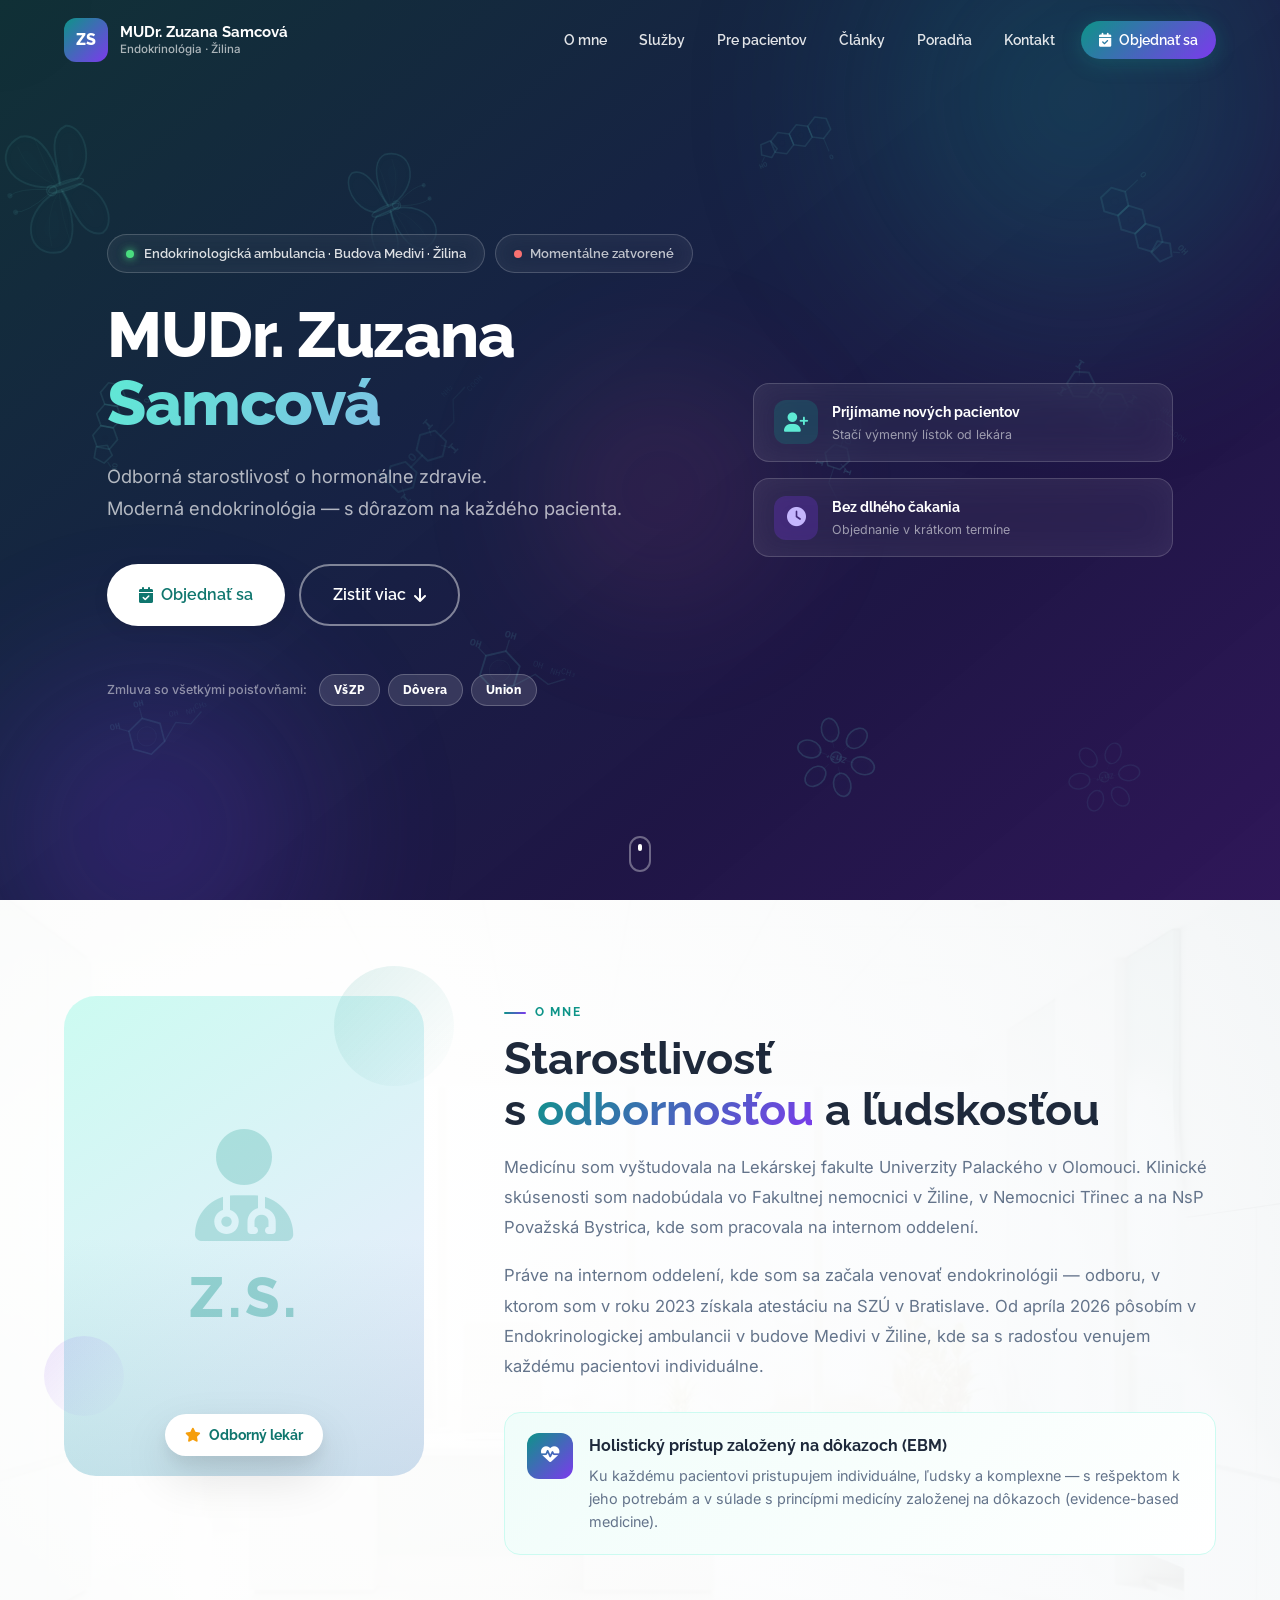
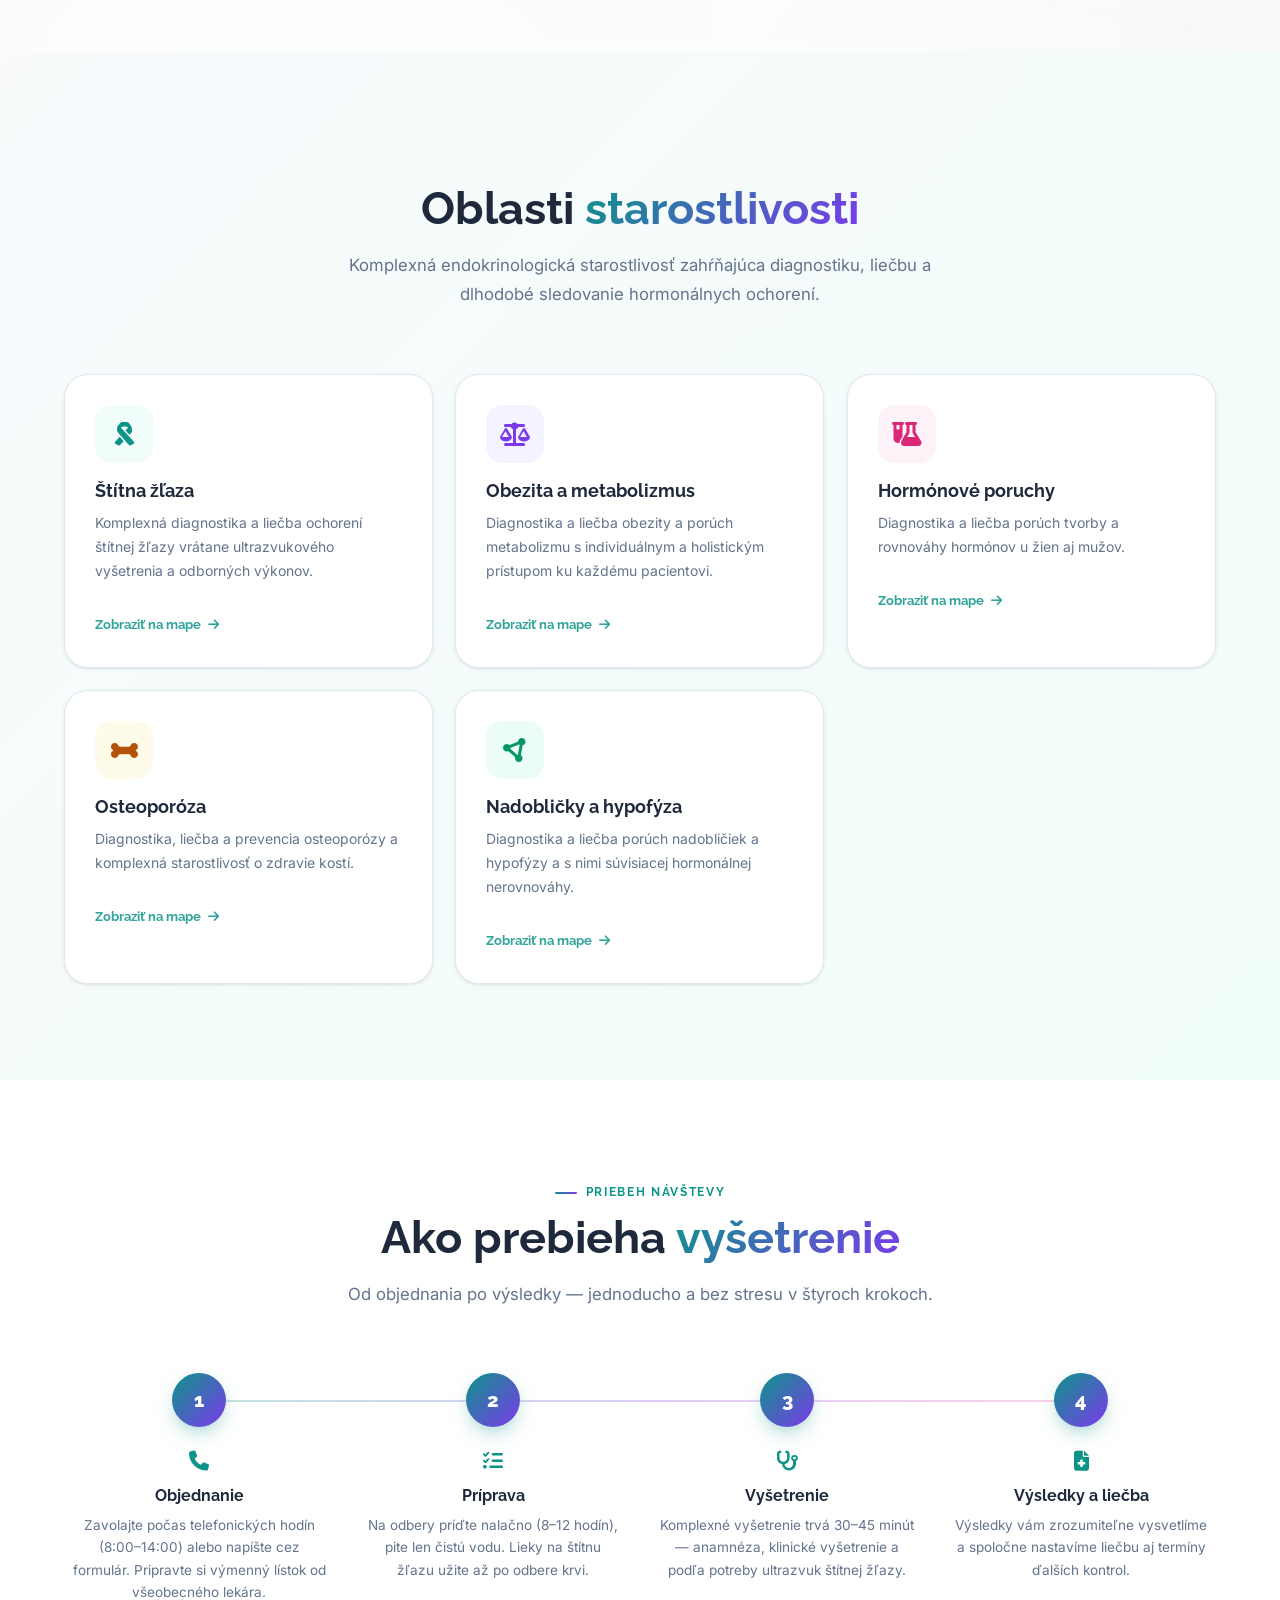
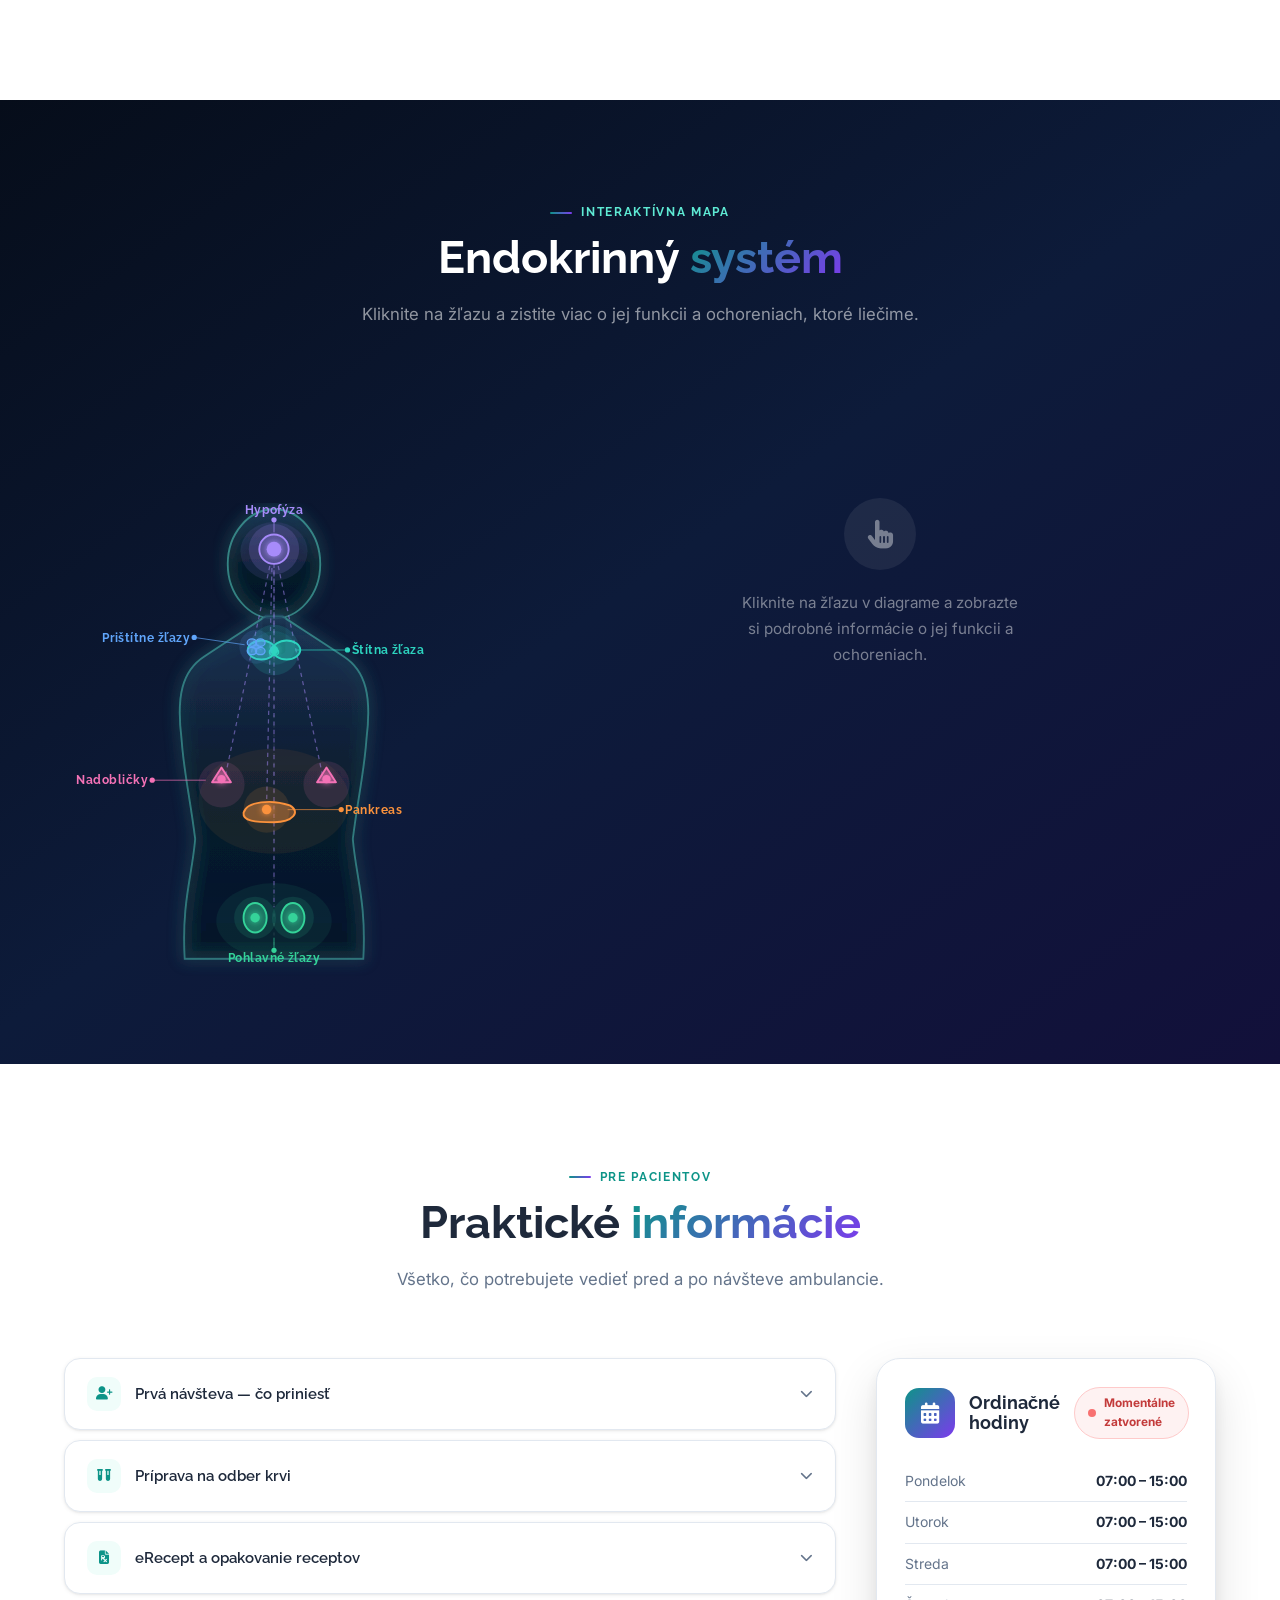
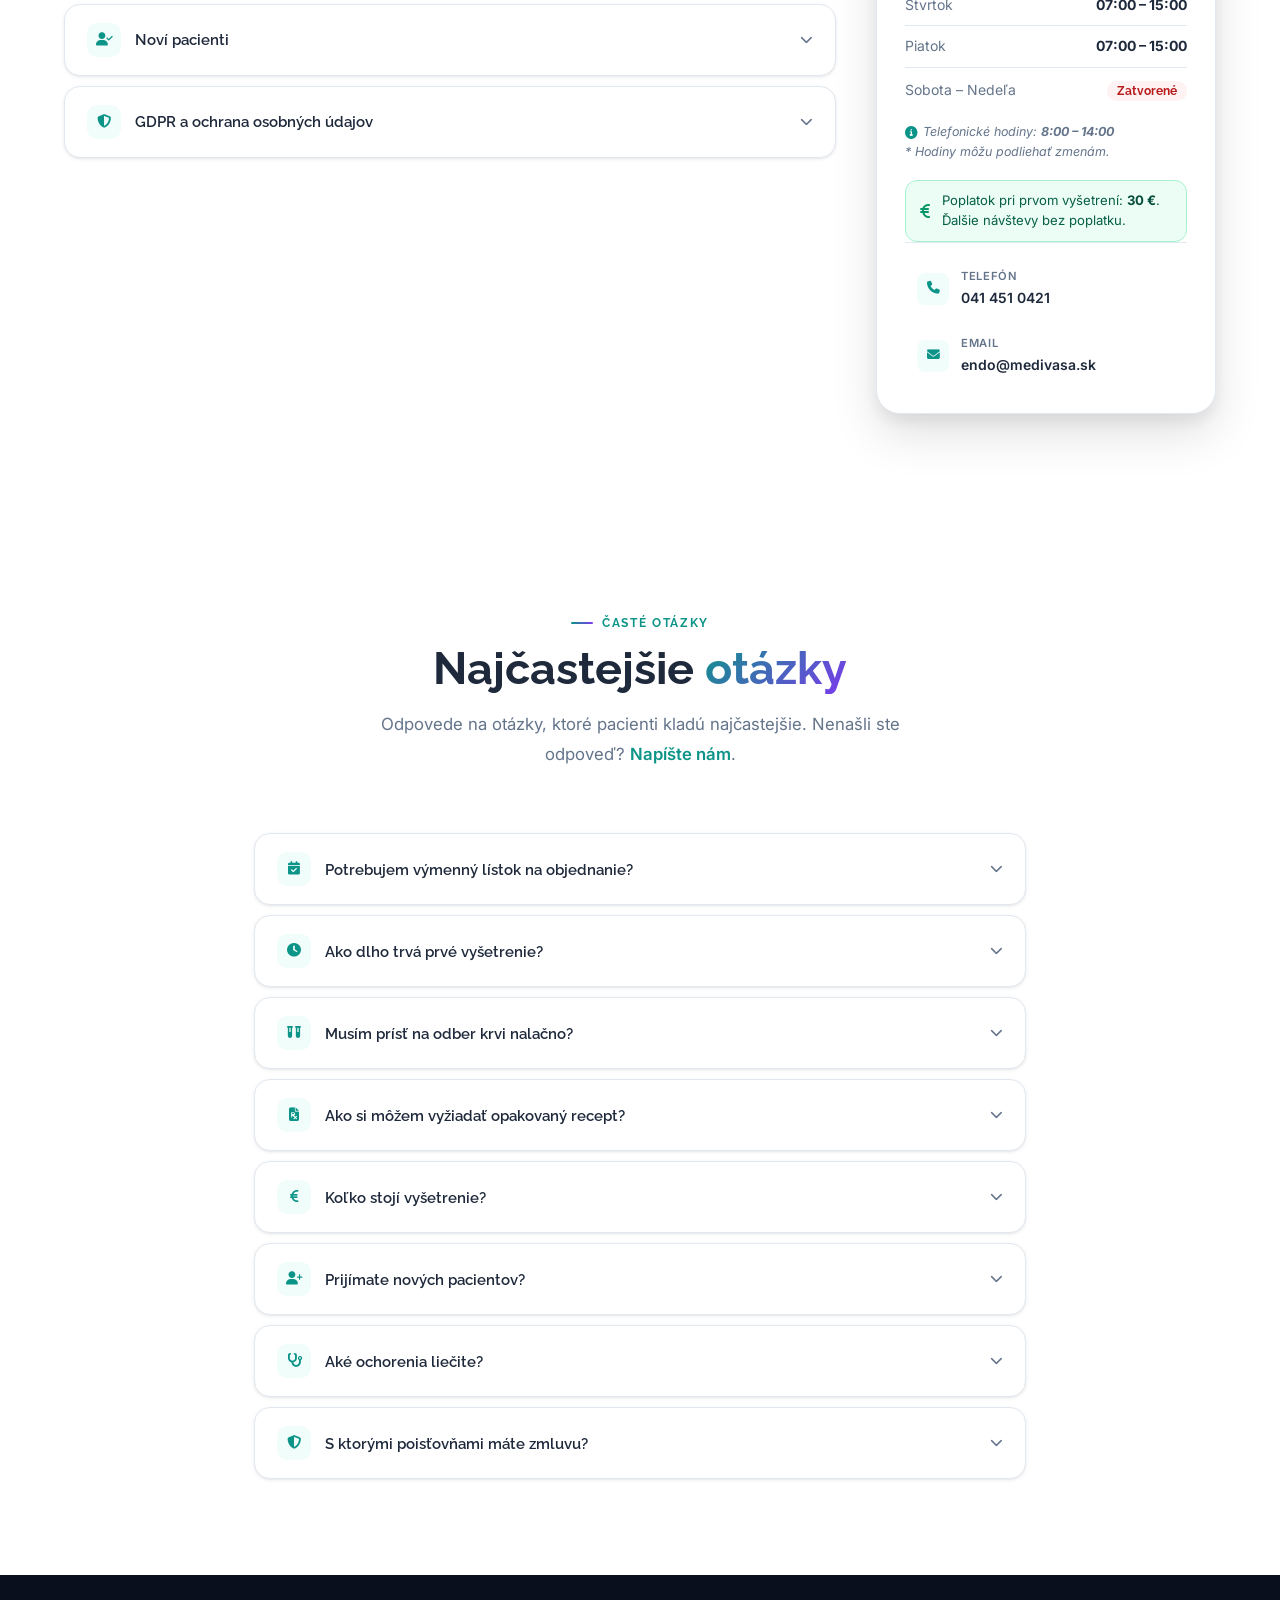
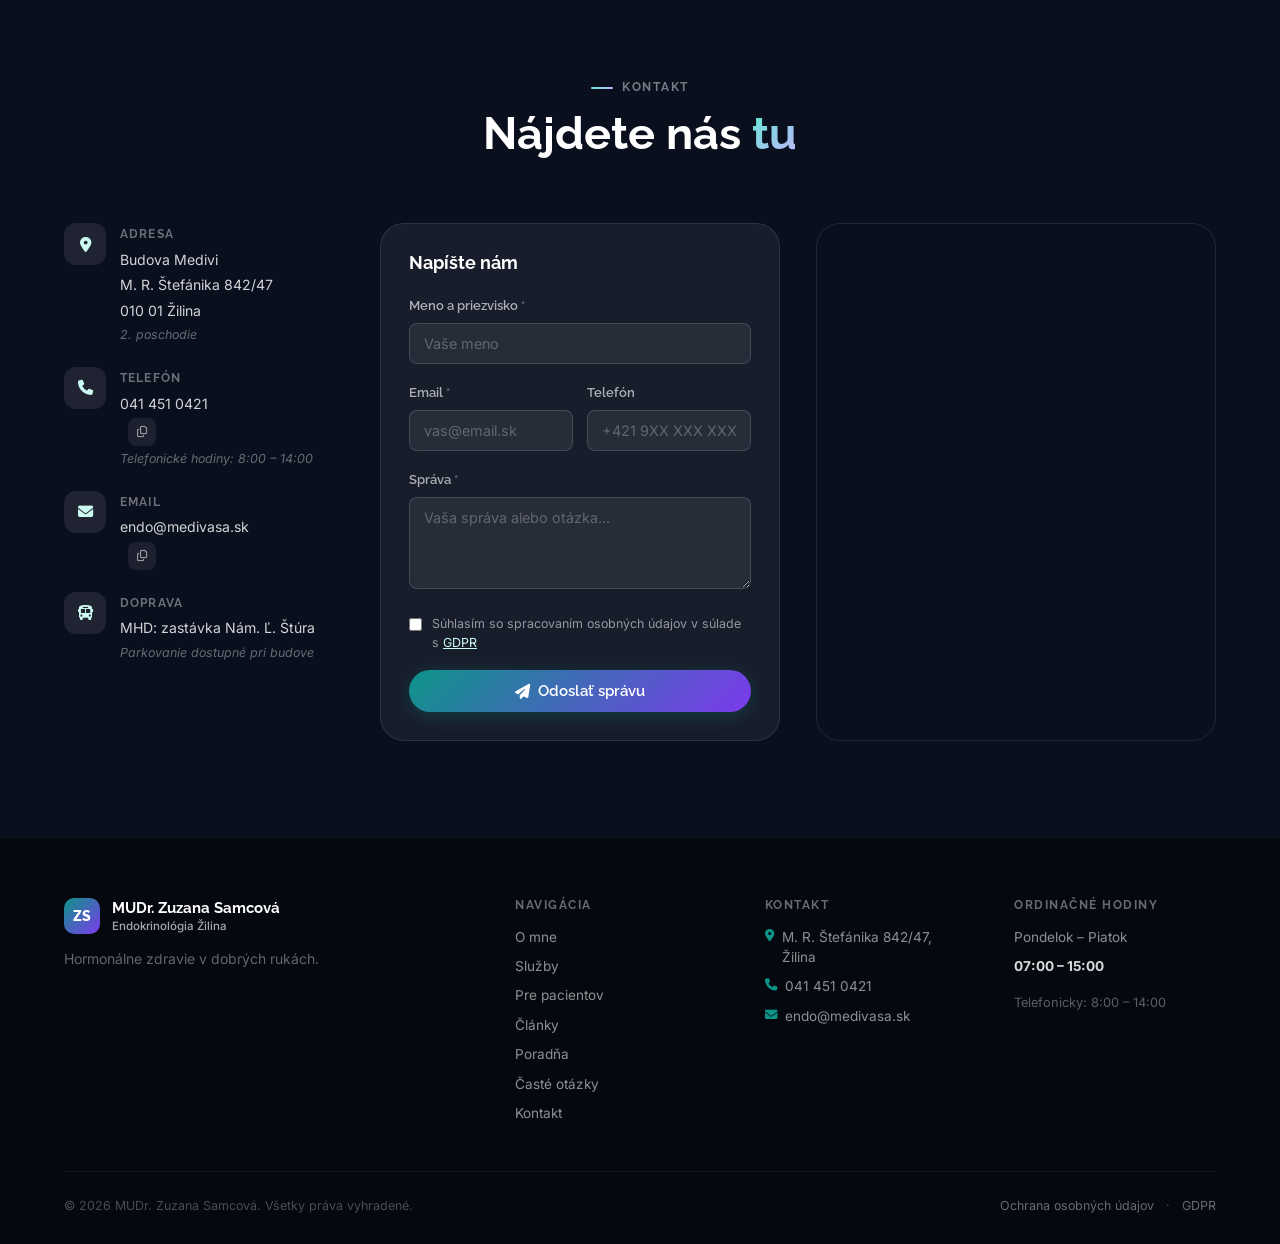
==== commit 690054a4: "Rubriky Články a Poradňa, prvý článok o endokrinológii - scripts/build.py generuje /clanky/ a /porad" ====
--- a/index.html
+++ b/index.html
@@ -181,8 +181,8 @@
     <noscript><link rel="stylesheet" href="https://cdnjs.cloudflare.com/ajax/libs/font-awesome/6.5.1/css/all.min.css"></noscript>
 
     <!-- Styles -->
-    <link rel="stylesheet" href="css/style.css?v=20261118">
-    <link rel="stylesheet" href="css/animations.css?v=20261118">
+    <link rel="stylesheet" href="css/style.css?v=20261118b">
+    <link rel="stylesheet" href="css/animations.css?v=20261118b">
 
 </head>
 <body>
@@ -213,6 +213,8 @@
                 <a href="#o-mne" class="nav-link">O mne</a>
                 <a href="#sluzby" class="nav-link">Služby</a>
                 <a href="#pacienti" class="nav-link">Pre pacientov</a>
+                <a href="/clanky/" class="nav-link">Články</a>
+                <a href="/poradna/" class="nav-link">Poradňa</a>
                 <a href="#kontakt" class="nav-link">Kontakt</a>
                 <a href="#kontakt" class="btn btn-primary btn-sm nav-cta">
                     <i class="fa-solid fa-calendar-check"></i>
@@ -1180,6 +1182,8 @@
                         <li><a href="#o-mne">O mne</a></li>
                         <li><a href="#sluzby">Služby</a></li>
                         <li><a href="#pacienti">Pre pacientov</a></li>
+                        <li><a href="/clanky/">Články</a></li>
+                        <li><a href="/poradna/">Poradňa</a></li>
                         <li><a href="#faq">Časté otázky</a></li>
                         <li><a href="#kontakt">Kontakt</a></li>
                     </ul>
@@ -1236,6 +1240,6 @@
         Objednať sa
     </a>
 
-    <script src="js/main.js?v=20261118"></script>
+    <script src="js/main.js?v=20261118b"></script>
 </body>
 </html>
--- a/css/style.css
+++ b/css/style.css
@@ -2717,3 +2717,291 @@
     50%      { background-position: 100% 50%; }
 }
 
+
+/* ============================================
+   ✦ PODSTRÁNKY – Články a Poradňa (generuje scripts/build.py)
+   ============================================ */
+.page-hero {
+    position: relative;
+    padding: 140px 0 64px;
+    color: white;
+    background:
+        radial-gradient(ellipse at 15% 20%, rgba(13,148,136,0.35) 0%, transparent 55%),
+        radial-gradient(ellipse at 85% 80%, rgba(124,58,237,0.32) 0%, transparent 55%),
+        linear-gradient(140deg, rgba(4,38,44,0.98) 0%, rgba(10,22,58,0.98) 45%, rgba(36,10,80,0.97) 100%);
+    overflow: hidden;
+}
+.page-hero .section-eyebrow { color: #5EEAD4; }
+.page-hero-title {
+    font-family: var(--font-h);
+    font-weight: 800;
+    font-size: clamp(2rem, 4.6vw, 3.1rem);
+    line-height: 1.15;
+    margin-bottom: 18px;
+    color: white;
+}
+.page-hero-lead {
+    font-size: 1.1rem;
+    line-height: 1.7;
+    color: rgba(255,255,255,0.75);
+    max-width: 680px;
+}
+.page-hero-meta {
+    display: flex;
+    flex-wrap: wrap;
+    gap: 10px 22px;
+    margin-top: 26px;
+    font-size: 0.86rem;
+    color: rgba(255,255,255,0.65);
+}
+.page-hero-meta i { color: #5EEAD4; margin-right: 6px; }
+
+.breadcrumbs {
+    display: flex;
+    flex-wrap: wrap;
+    align-items: center;
+    gap: 8px;
+    margin-bottom: 22px;
+    font-size: 0.8rem;
+    color: rgba(255,255,255,0.5);
+}
+.breadcrumbs a { color: rgba(255,255,255,0.7); transition: var(--t); }
+.breadcrumbs a:hover { color: white; }
+.breadcrumbs i { font-size: 0.6rem; opacity: 0.6; }
+.breadcrumbs [aria-current] { color: rgba(255,255,255,0.9); }
+
+.article-section { padding: 64px 0 96px; background: var(--bg); }
+
+/* Typografia článku */
+.article-body { color: var(--text); font-size: 1.04rem; line-height: 1.8; }
+.article-body > * + * { margin-top: 1.1em; }
+.article-body h2 {
+    font-family: var(--font-h);
+    font-size: clamp(1.35rem, 2.6vw, 1.7rem);
+    line-height: 1.3;
+    margin-top: 2.2em;
+    color: var(--text);
+}
+.article-body h3 {
+    font-family: var(--font-h);
+    font-size: 1.15rem;
+    margin-top: 1.6em;
+    color: var(--primary-dark);
+}
+.article-body h2 + p, .article-body h3 + p { margin-top: 0.6em; }
+.article-body a { color: var(--primary-dark); font-weight: 600; text-decoration: underline; text-underline-offset: 3px; }
+.article-body a:hover { color: var(--secondary); }
+.article-body ul, .article-body ol { padding-left: 1.3em; }
+.article-body ul { list-style: disc; }
+.article-body ol { list-style: decimal; }
+.article-body li + li { margin-top: 0.45em; }
+.article-body li::marker { color: var(--primary); }
+.article-intro { font-size: 1.15rem; color: var(--muted); }
+
+.key-points {
+    margin: 2em 0;
+    padding: 24px 28px;
+    border-radius: var(--r);
+    background: linear-gradient(135deg, var(--primary-xlight), var(--secondary-light));
+    border: 1px solid var(--primary-light);
+}
+.article-body .key-points h2 { margin-top: 0; font-size: 1.1rem; color: var(--primary-dark); }
+.key-points ul { margin-top: 10px; }
+
+.symptom-list { columns: 2; column-gap: 32px; }
+.symptom-list li { break-inside: avoid; }
+
+.article-disclaimer {
+    display: flex;
+    gap: 10px;
+    margin-top: 48px;
+    padding: 14px 18px;
+    border-radius: var(--r-sm);
+    background: var(--bg-alt);
+    border: 1px solid var(--border);
+    color: var(--muted);
+    font-size: 0.86rem;
+    line-height: 1.6;
+}
+.article-disclaimer i { color: var(--primary); margin-top: 3px; }
+
+.article-cta {
+    display: flex;
+    gap: 22px;
+    margin-top: 32px;
+    padding: 30px;
+    border-radius: var(--r-lg);
+    color: white;
+    background: linear-gradient(135deg, var(--primary-dark) 0%, #3B2A8C 100%);
+    box-shadow: var(--shadow-lg);
+}
+.article-cta h2 { font-family: var(--font-h); font-size: 1.3rem; margin-bottom: 8px; color: white; }
+.article-cta p { color: rgba(255,255,255,0.82); line-height: 1.6; }
+.article-cta-icon {
+    flex-shrink: 0;
+    width: 52px; height: 52px;
+    border-radius: 14px;
+    display: grid; place-items: center;
+    background: rgba(255,255,255,0.14);
+    font-size: 1.3rem;
+}
+.article-cta-actions { display: flex; flex-wrap: wrap; gap: 12px; margin-top: 18px; }
+
+.article-more {
+    display: flex;
+    justify-content: space-between;
+    flex-wrap: wrap;
+    gap: 14px;
+    margin-top: 40px;
+    font-family: var(--font-h);
+    font-weight: 600;
+    font-size: 0.92rem;
+}
+.article-more a { color: var(--primary-dark); transition: var(--t); }
+.article-more a:hover { color: var(--secondary); }
+.article-more i { font-size: 0.8rem; }
+
+/* Zoznam článkov */
+.post-grid { display: grid; grid-template-columns: repeat(auto-fill, minmax(300px, 1fr)); gap: 24px; }
+.post-card, .qa-item {
+    display: flex;
+    flex-direction: column;
+    padding: 28px;
+    border-radius: var(--r-lg);
+    background: var(--bg);
+    border: 1px solid var(--border);
+    box-shadow: var(--shadow-sm);
+    transition: var(--t);
+}
+.post-card:hover, .qa-item:hover { transform: translateY(-4px); box-shadow: var(--shadow-lg); border-color: var(--primary-light); }
+.post-card-eyebrow {
+    font-family: var(--font-h);
+    font-weight: 700;
+    font-size: 0.72rem;
+    letter-spacing: 0.12em;
+    text-transform: uppercase;
+    color: var(--primary);
+}
+.post-card-title { font-family: var(--font-h); font-size: 1.25rem; line-height: 1.35; margin: 10px 0; color: var(--text); }
+.post-card-text { color: var(--muted); font-size: 0.93rem; line-height: 1.65; flex: 1; }
+.post-card-meta {
+    display: flex;
+    justify-content: space-between;
+    align-items: center;
+    margin-top: 20px;
+    font-size: 0.82rem;
+    color: var(--muted);
+}
+.post-card-more { font-family: var(--font-h); font-weight: 700; color: var(--primary-dark); }
+.post-card-more i { font-size: 0.75rem; margin-left: 4px; transition: transform 0.2s var(--ease); }
+.post-card:hover .post-card-more i { transform: translateX(4px); }
+
+/* Poradňa */
+.poradna-layout { display: grid; grid-template-columns: 1fr 1.25fr; gap: 48px; align-items: start; }
+.poradna-h2 { font-family: var(--font-h); font-size: 1.5rem; margin-bottom: 20px; color: var(--text); }
+.poradna-h2--list { margin-top: 72px; }
+.poradna-steps { list-style: none; counter-reset: krok; display: grid; gap: 18px; }
+.poradna-steps li {
+    counter-increment: krok;
+    position: relative;
+    padding-left: 52px;
+    color: var(--muted);
+    line-height: 1.6;
+}
+.poradna-steps li strong { color: var(--text); }
+.poradna-steps li::before {
+    content: counter(krok);
+    position: absolute;
+    left: 0; top: -2px;
+    width: 36px; height: 36px;
+    border-radius: 10px;
+    display: grid; place-items: center;
+    font-family: var(--font-h);
+    font-weight: 800;
+    color: white;
+    background: linear-gradient(135deg, var(--primary), var(--secondary));
+}
+.poradna-note {
+    display: flex;
+    gap: 10px;
+    margin-top: 28px;
+    padding: 14px 18px;
+    border-radius: var(--r-sm);
+    background: #FFFBEB;
+    border: 1px solid #FDE68A;
+    color: #92400E;
+    font-size: 0.86rem;
+    line-height: 1.6;
+}
+.poradna-note i { margin-top: 3px; }
+.poradna-form-wrap {
+    background: linear-gradient(140deg, #0B2530 0%, #111B3D 55%, #23124F 100%);
+    border: none;
+    box-shadow: var(--shadow-lg);
+}
+.form-group select {
+    width: 100%;
+    background: rgba(255,255,255,0.07);
+    border: 1px solid rgba(255,255,255,0.14);
+    border-radius: var(--r-sm);
+    padding: 11px 14px;
+    color: white;
+    font-size: 0.9rem;
+}
+.form-group select option { color: var(--text); }
+.form-group select:focus { outline: none; border-color: var(--primary); box-shadow: 0 0 0 3px rgba(13,148,136,0.2); }
+
+.qa-list { display: grid; grid-template-columns: repeat(auto-fill, minmax(320px, 1fr)); gap: 20px; }
+.qa-item h3 { font-family: var(--font-h); font-size: 1.1rem; margin: 8px 0; color: var(--text); }
+.qa-item p { color: var(--muted); font-size: 0.92rem; line-height: 1.6; }
+.qa-empty {
+    grid-column: 1 / -1;
+    display: flex;
+    align-items: center;
+    gap: 16px;
+    padding: 28px;
+    border-radius: var(--r-lg);
+    border: 1px dashed var(--border);
+    background: var(--bg-alt);
+    color: var(--muted);
+}
+.qa-empty i { font-size: 1.8rem; color: var(--primary); }
+
+.qa-question {
+    padding: 24px 28px;
+    border-radius: var(--r);
+    background: var(--bg-alt);
+    border-left: 4px solid var(--secondary);
+    margin-bottom: 32px;
+    font-size: 1.05rem;
+    line-height: 1.7;
+}
+.qa-label {
+    font-family: var(--font-h);
+    font-weight: 700;
+    font-size: 0.8rem;
+    letter-spacing: 0.06em;
+    text-transform: uppercase;
+    color: var(--primary-dark);
+    margin-bottom: 10px;
+}
+.qa-label i { margin-right: 6px; }
+
+@media (max-width: 900px) {
+    .poradna-layout { grid-template-columns: 1fr; gap: 36px; }
+    .page-hero { padding: 120px 0 48px; }
+}
+@media (max-width: 600px) {
+    .symptom-list { columns: 1; }
+    .article-cta { flex-direction: column; padding: 24px; }
+    .key-points { padding: 20px; }
+    .article-section { padding: 44px 0 72px; }
+}
+
+/* Menu so 6 položkami – na užších desktopoch tesnejšie, aby sa zmestilo do riadku */
+@media (min-width: 901px) and (max-width: 1080px) {
+    .navbar .container { gap: 12px; }
+    .navbar-nav { gap: 0; }
+    .nav-link { padding: 8px 9px; font-size: 0.84rem; }
+    .nav-cta { padding: 8px 13px; margin-left: 4px; }
+}
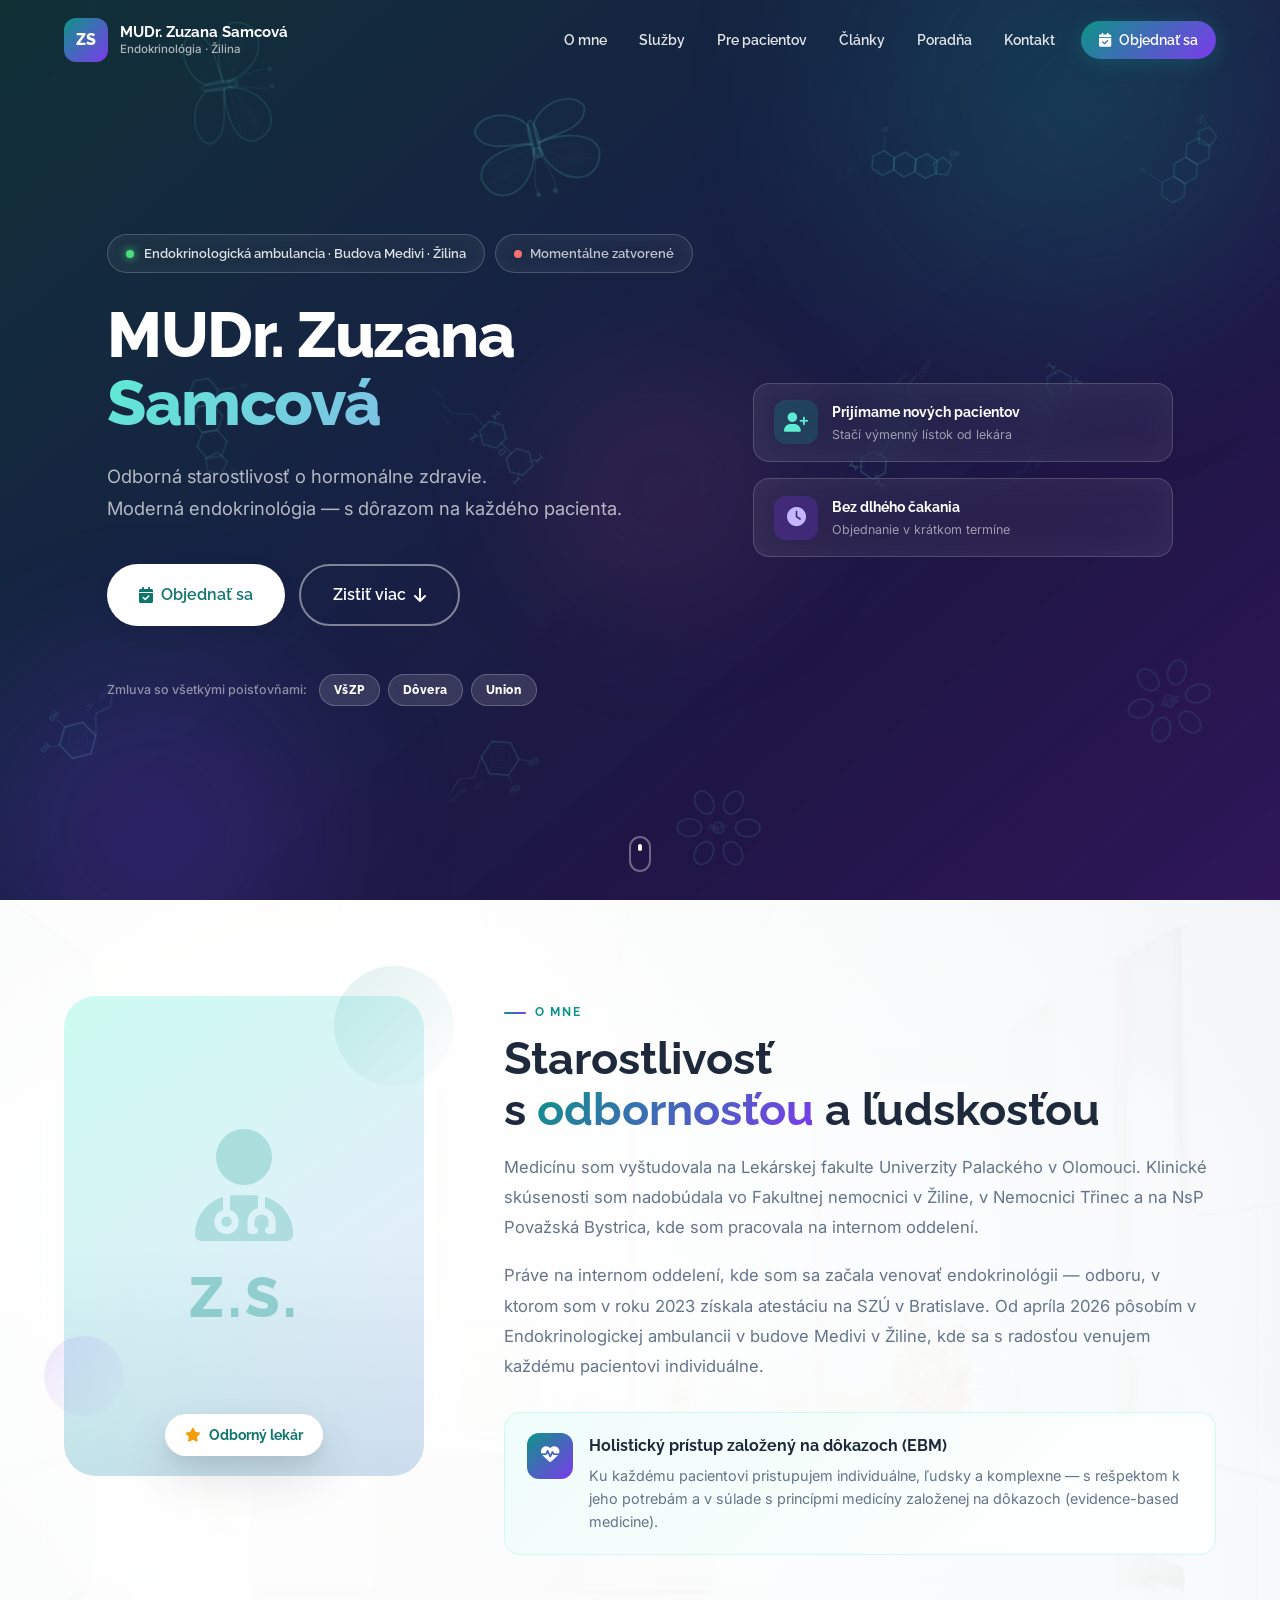
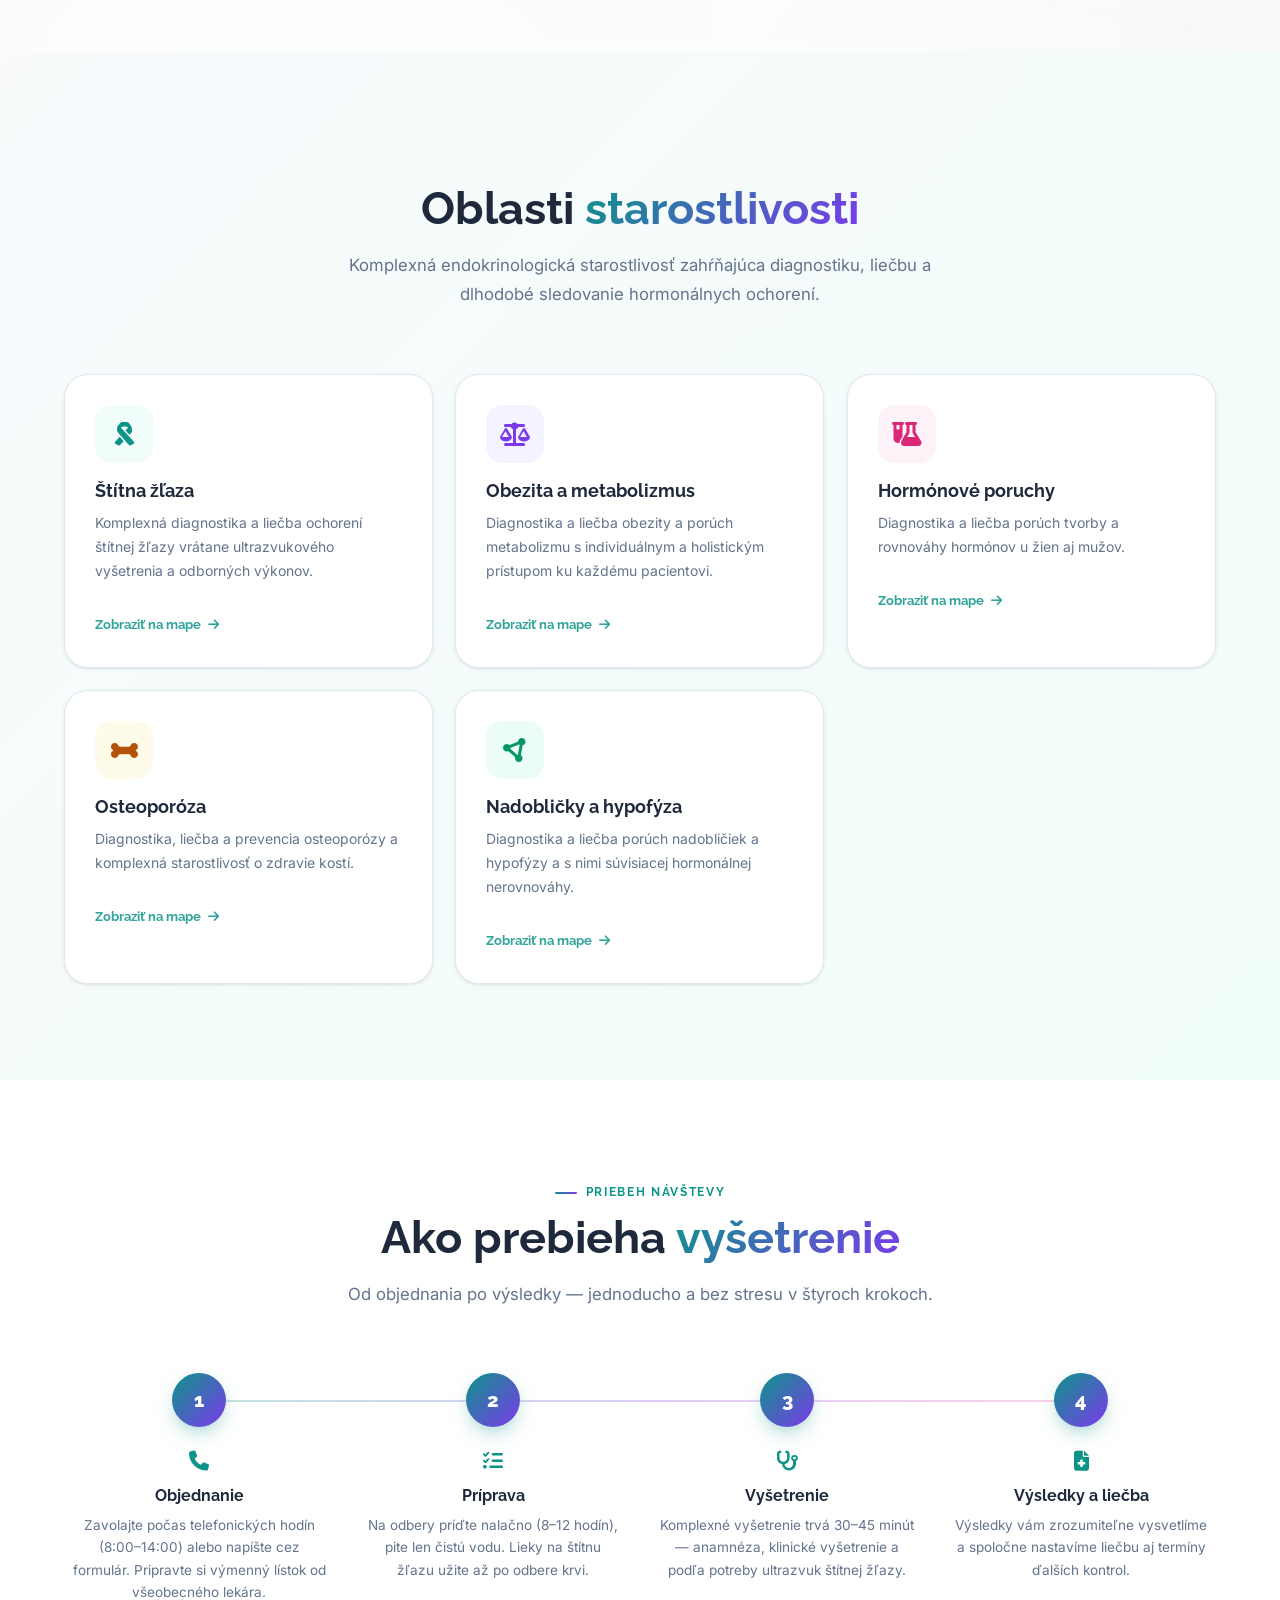
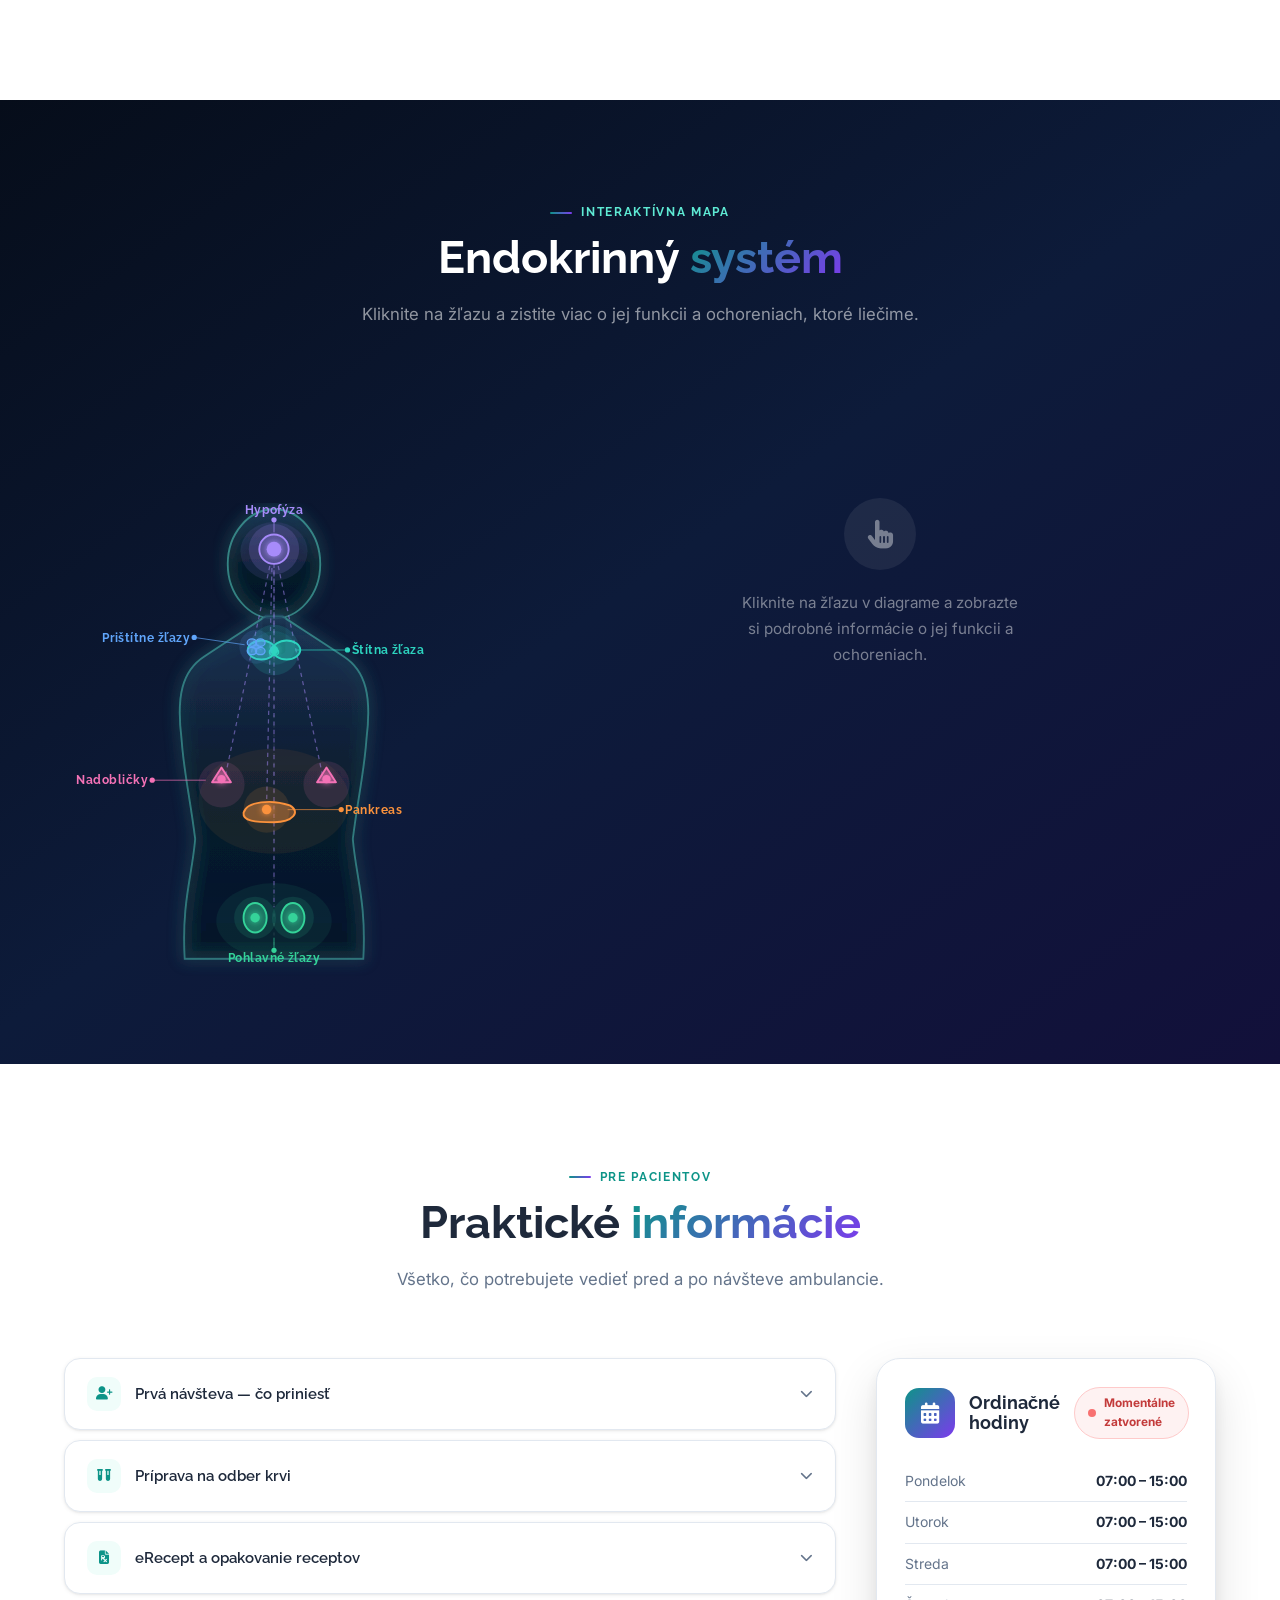
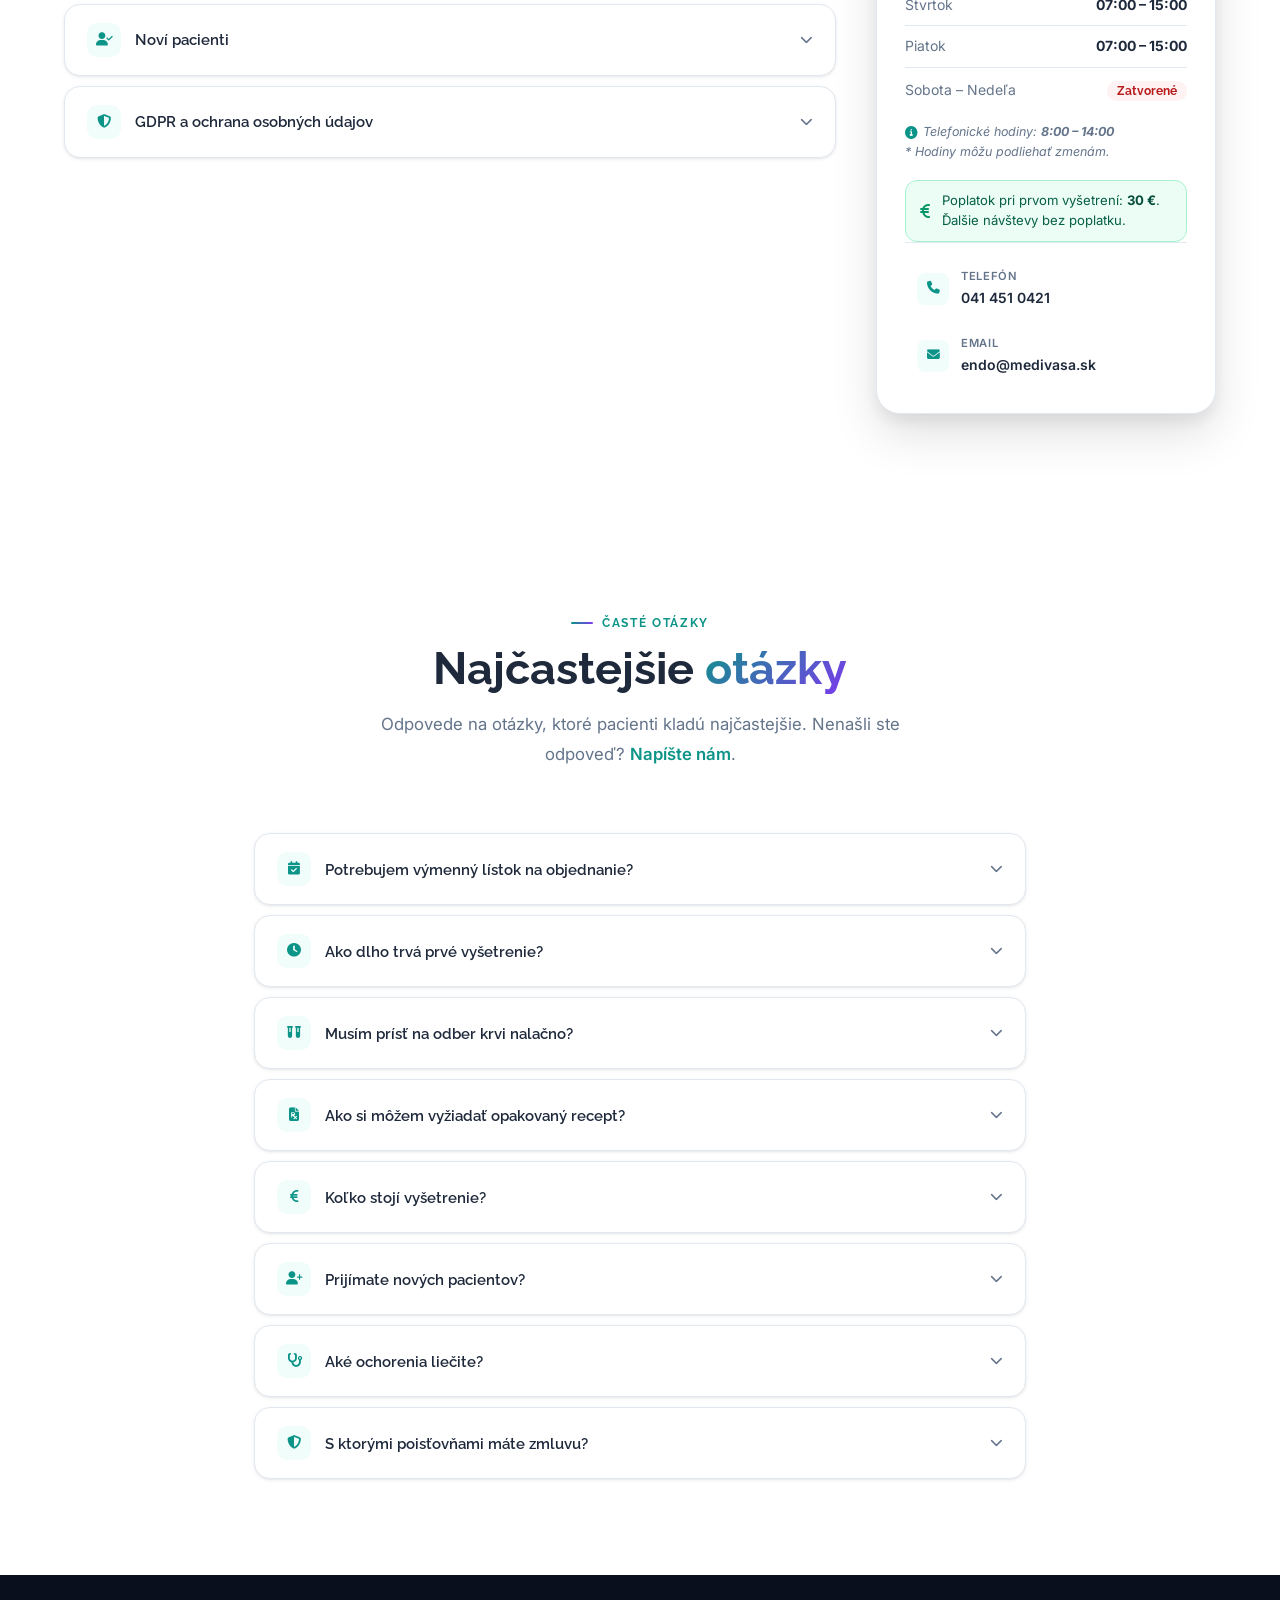
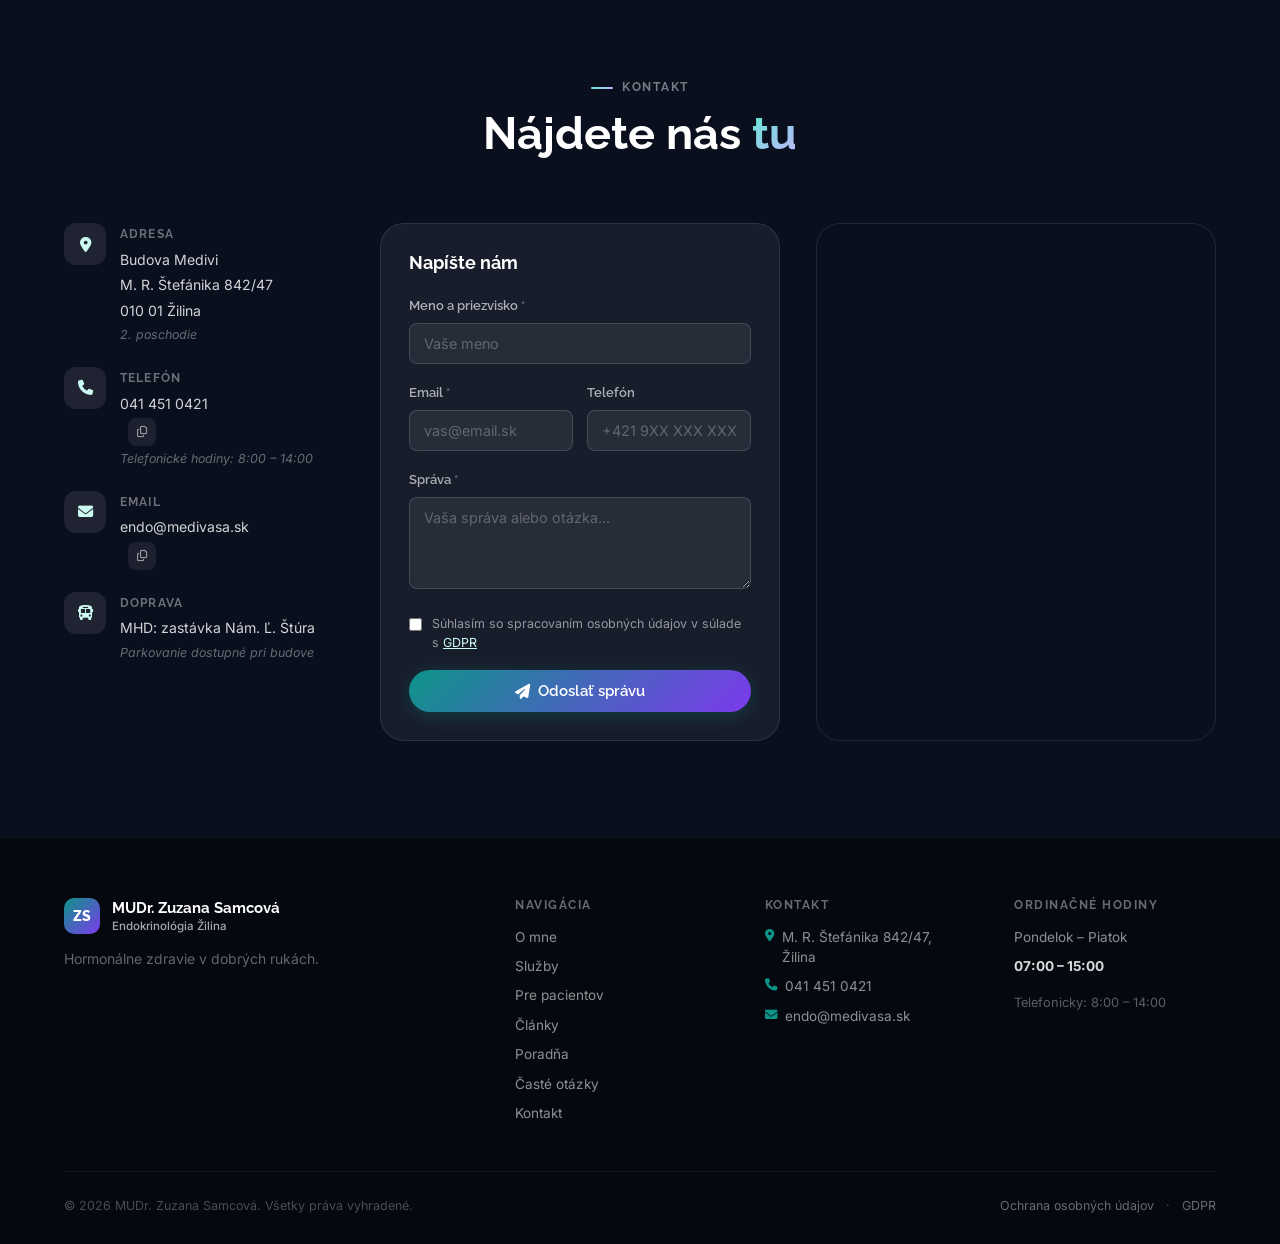
==== commit 1dc069ca: "Články: lieky na chudnutie (Wegovy, Mounjaro) a hyperfunkcia štítnej žľazy Co-Authored-By: Claude Op" ====
--- a/index.html
+++ b/index.html
@@ -181,8 +181,8 @@
     <noscript><link rel="stylesheet" href="https://cdnjs.cloudflare.com/ajax/libs/font-awesome/6.5.1/css/all.min.css"></noscript>
 
     <!-- Styles -->
-    <link rel="stylesheet" href="css/style.css?v=20261118b">
-    <link rel="stylesheet" href="css/animations.css?v=20261118b">
+    <link rel="stylesheet" href="css/style.css?v=20261118c">
+    <link rel="stylesheet" href="css/animations.css?v=20261118c">
 
 </head>
 <body>
@@ -1240,6 +1240,6 @@
         Objednať sa
     </a>
 
-    <script src="js/main.js?v=20261118b"></script>
+    <script src="js/main.js?v=20261118c"></script>
 </body>
 </html>
--- a/css/style.css
+++ b/css/style.css
@@ -3005,3 +3005,20 @@
     .nav-link { padding: 8px 9px; font-size: 0.84rem; }
     .nav-cta { padding: 8px 13px; margin-left: 4px; }
 }
+
+/* Varovanie a zdroje v článkoch */
+.article-alert {
+    display: flex;
+    gap: 12px;
+    padding: 14px 18px;
+    border-radius: var(--r-sm);
+    background: #FEF2F2;
+    border: 1px solid #FECACA;
+    color: #991B1B;
+    font-size: 0.95rem;
+    line-height: 1.6;
+}
+.article-alert i { margin-top: 4px; }
+.article-alert strong { color: #7F1D1D; }
+.article-body .article-sources { font-size: 0.85rem; color: var(--muted); line-height: 1.6; }
+.article-body .article-sources li + li { margin-top: 0.35em; }
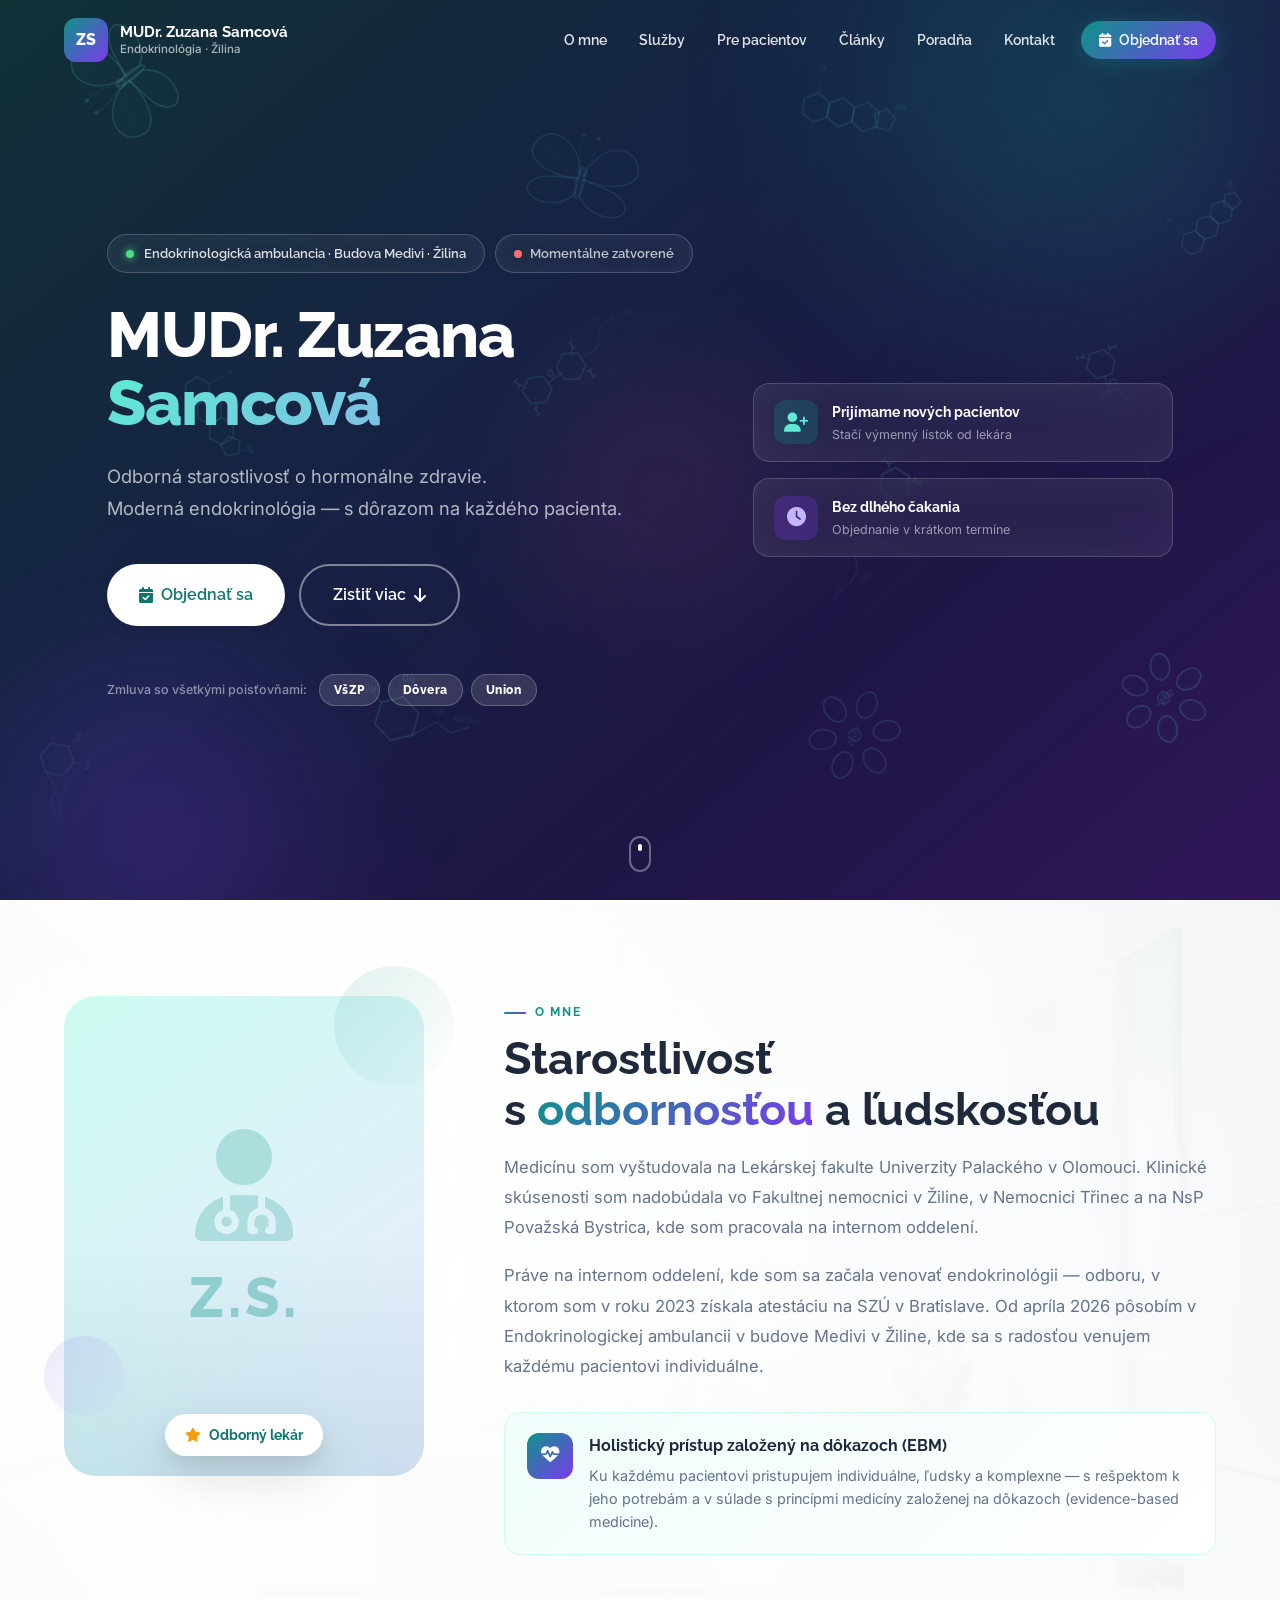
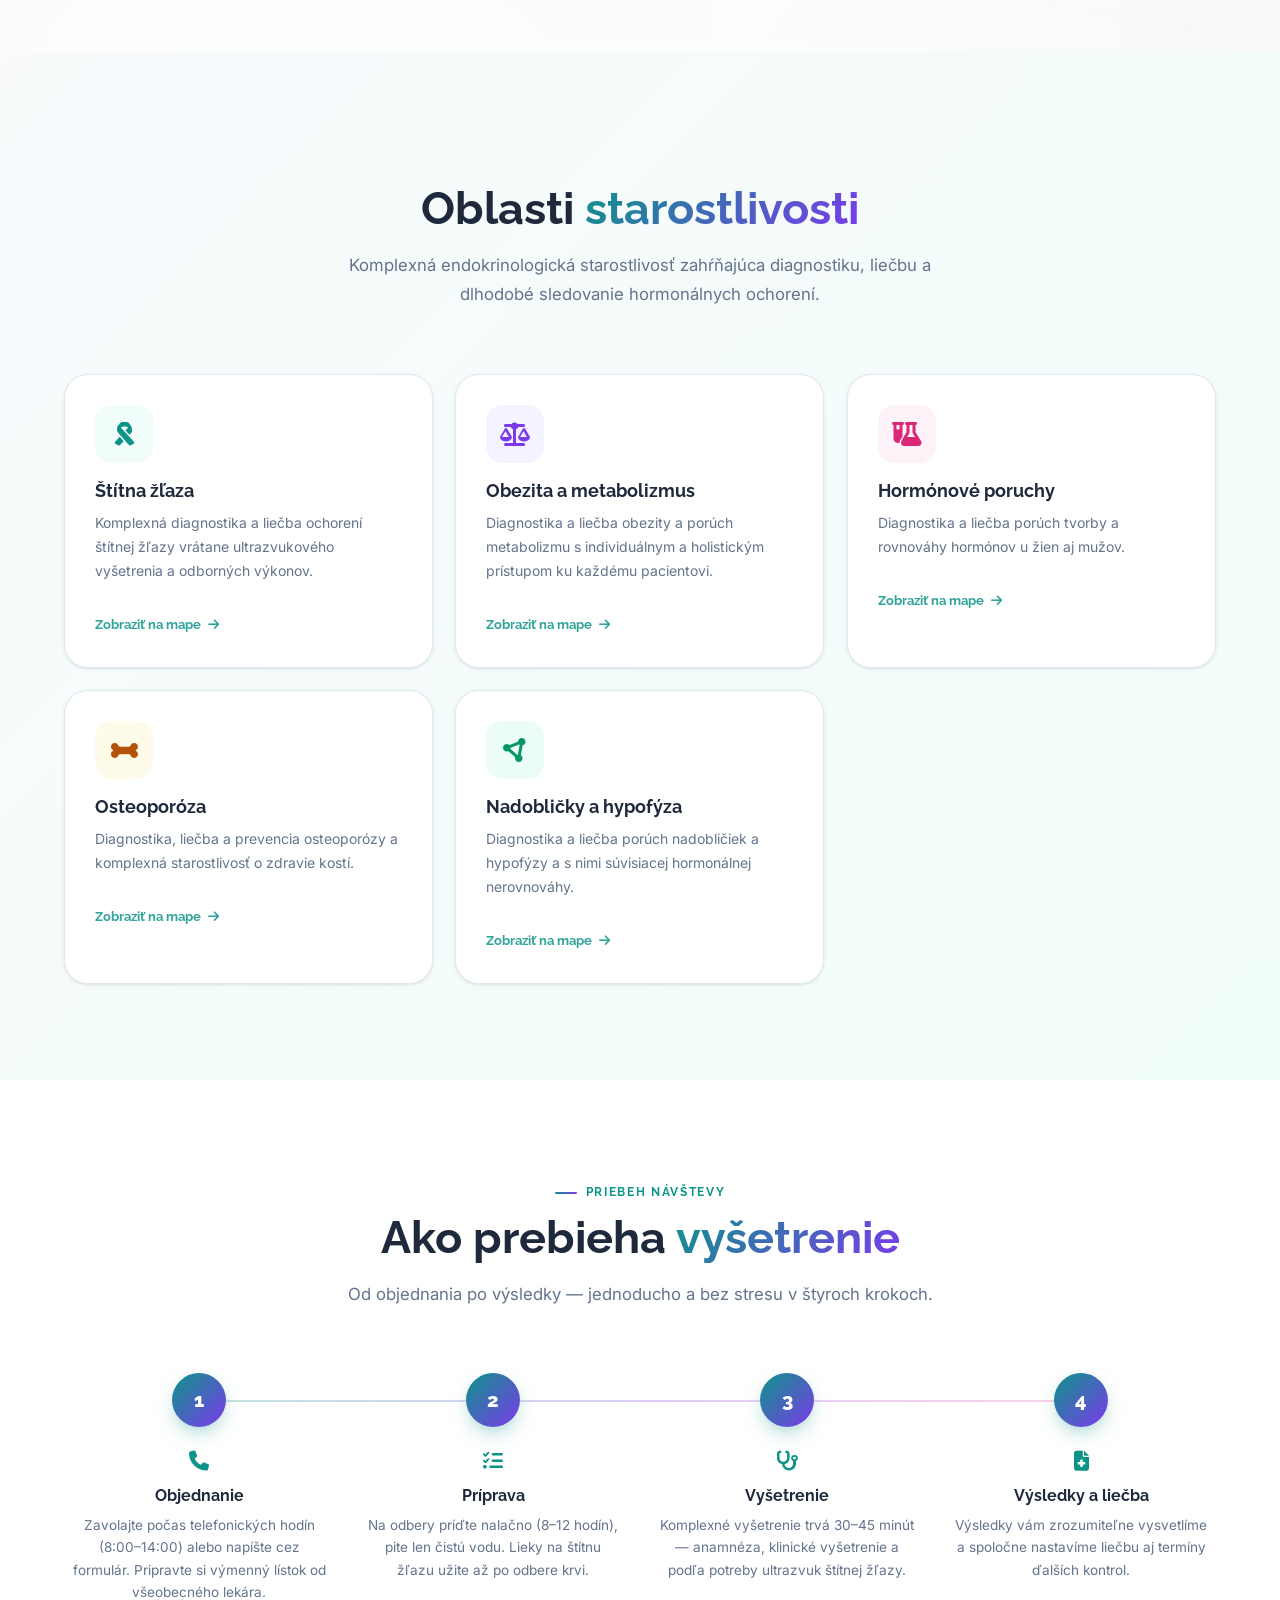
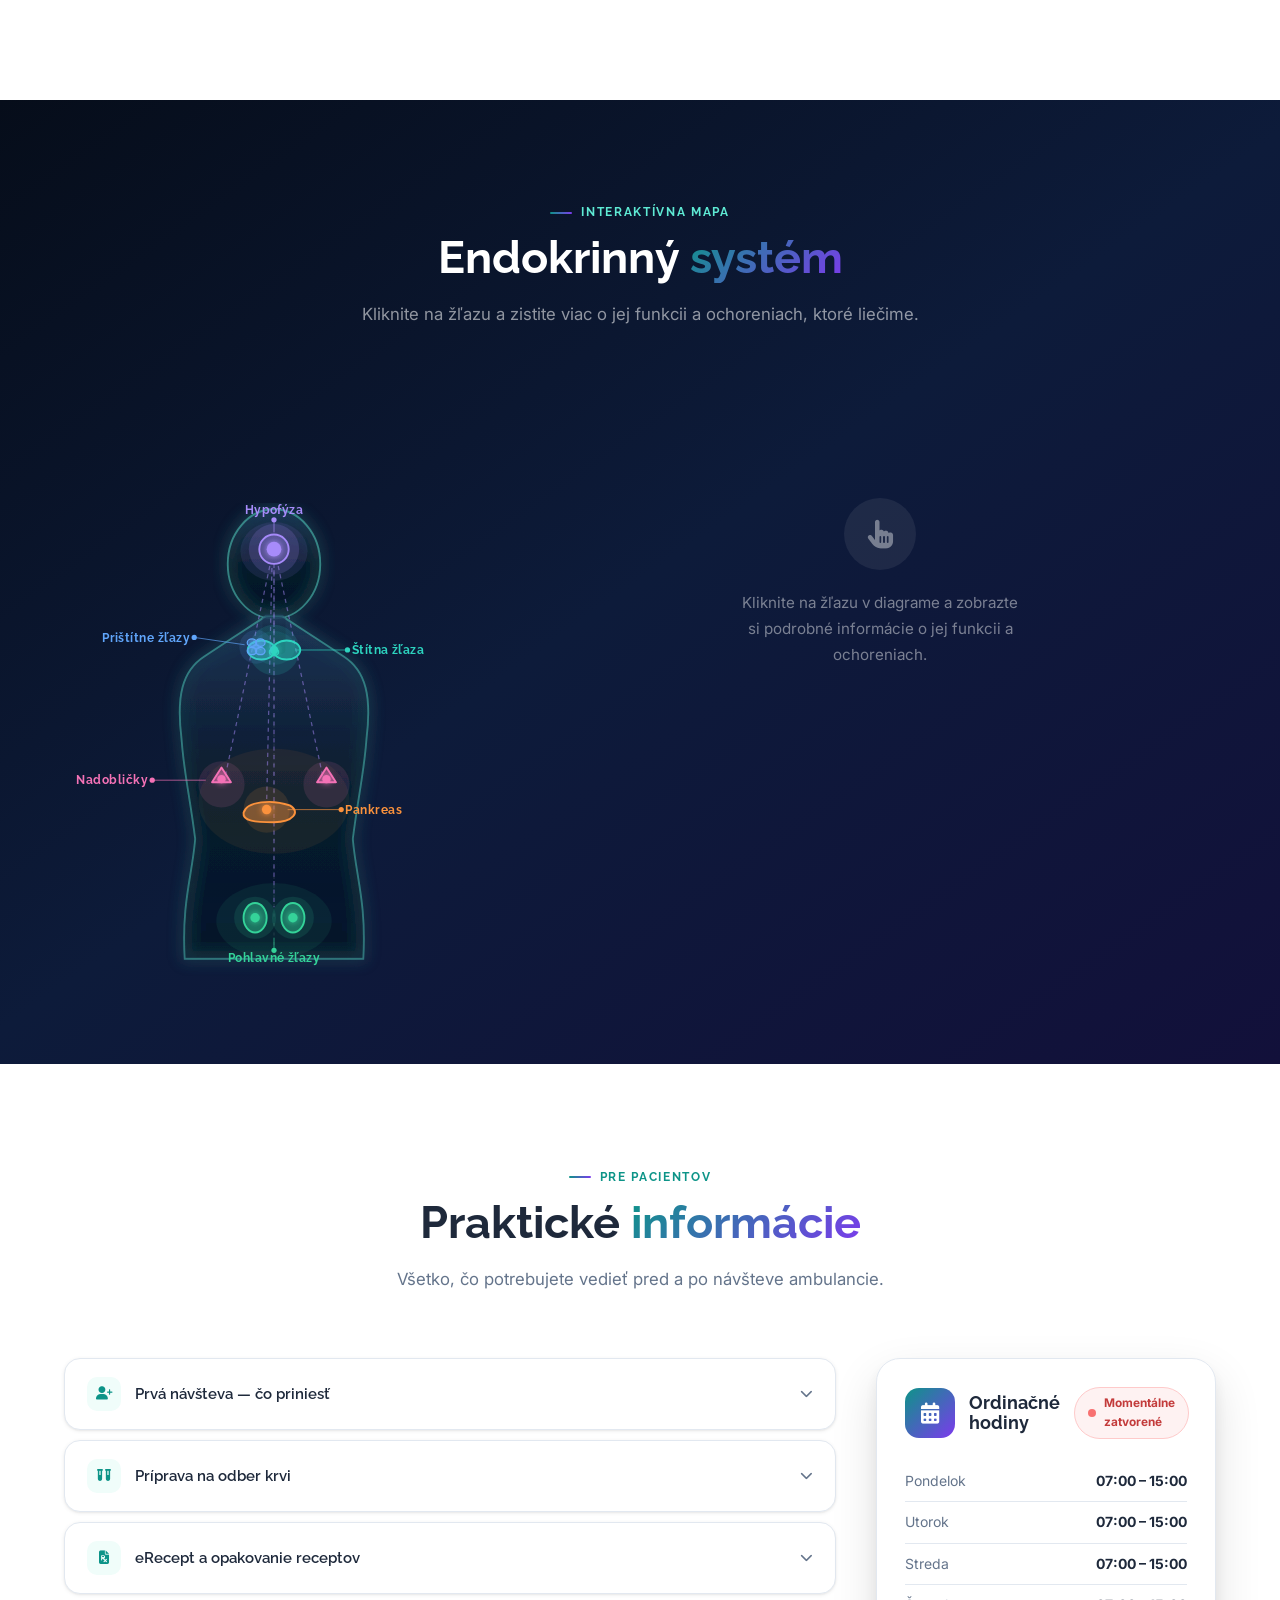
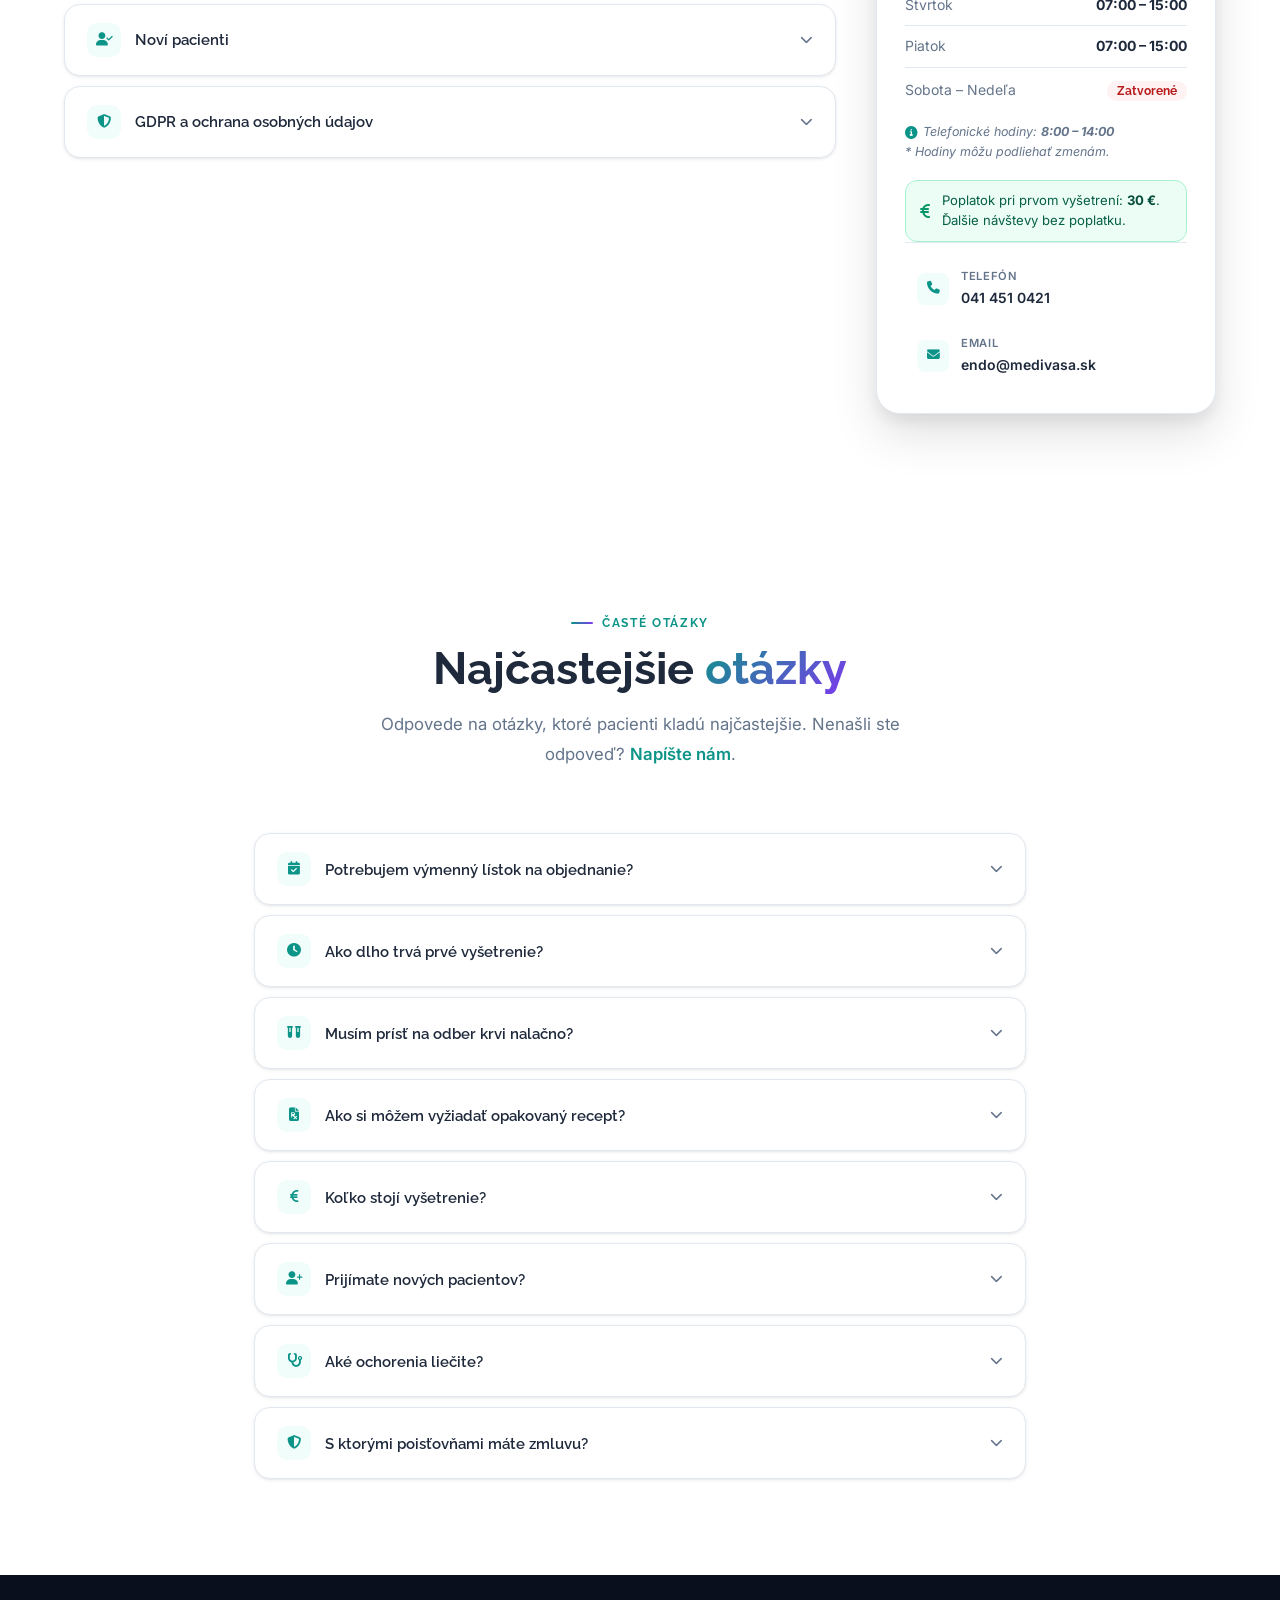
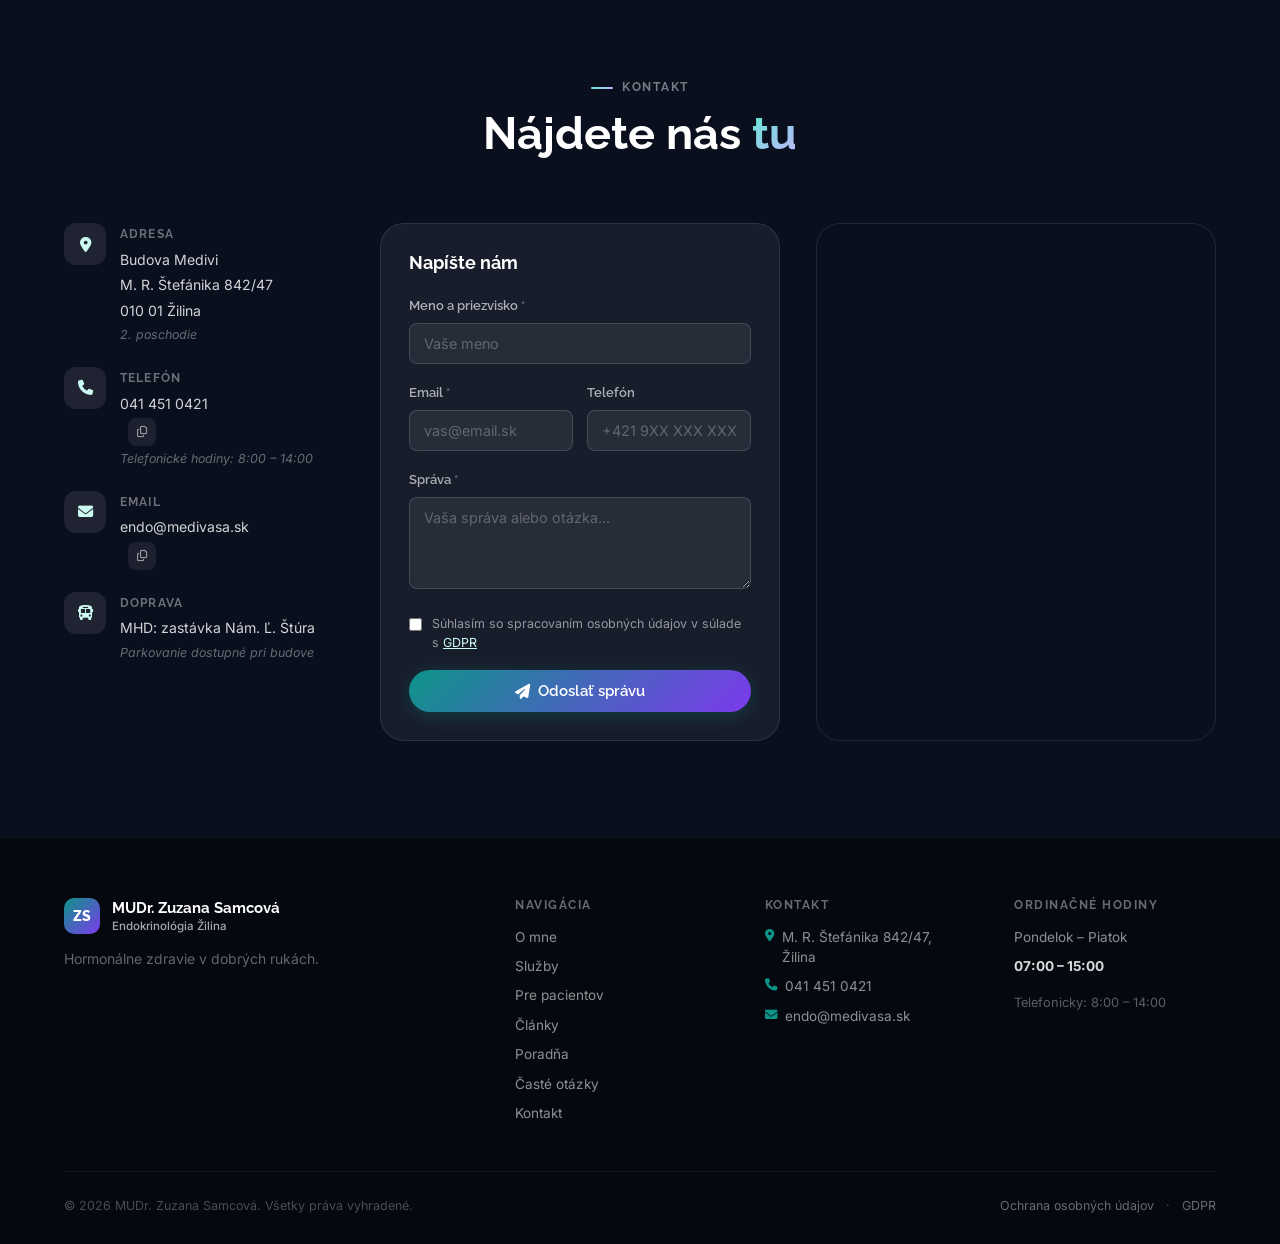
==== commit 10eef949: "Ahrefs Web Analytics (bez cookies) na všetkých stránkach Co-Authored-By: Claude Opus 5.5 <noreply@an" ====
--- a/index.html
+++ b/index.html
@@ -12,6 +12,9 @@
     <meta name="robots" content="index, follow">
     <meta name="googlebot" content="index, follow, max-image-preview:large, max-snippet:-1">
     <link rel="canonical" href="https://endokrinologia-zilina.sk/">
+
+    <!-- Ahrefs Web Analytics – bez cookies, nepotrebuje súhlas -->
+    <script src="https://analytics.ahrefs.com/analytics.js" data-key="eEuwRiz4yylDZjsNbr2mwA" async></script>
 
     <!-- Local / geo signals -->
     <meta name="geo.region" content="SK-ZI">
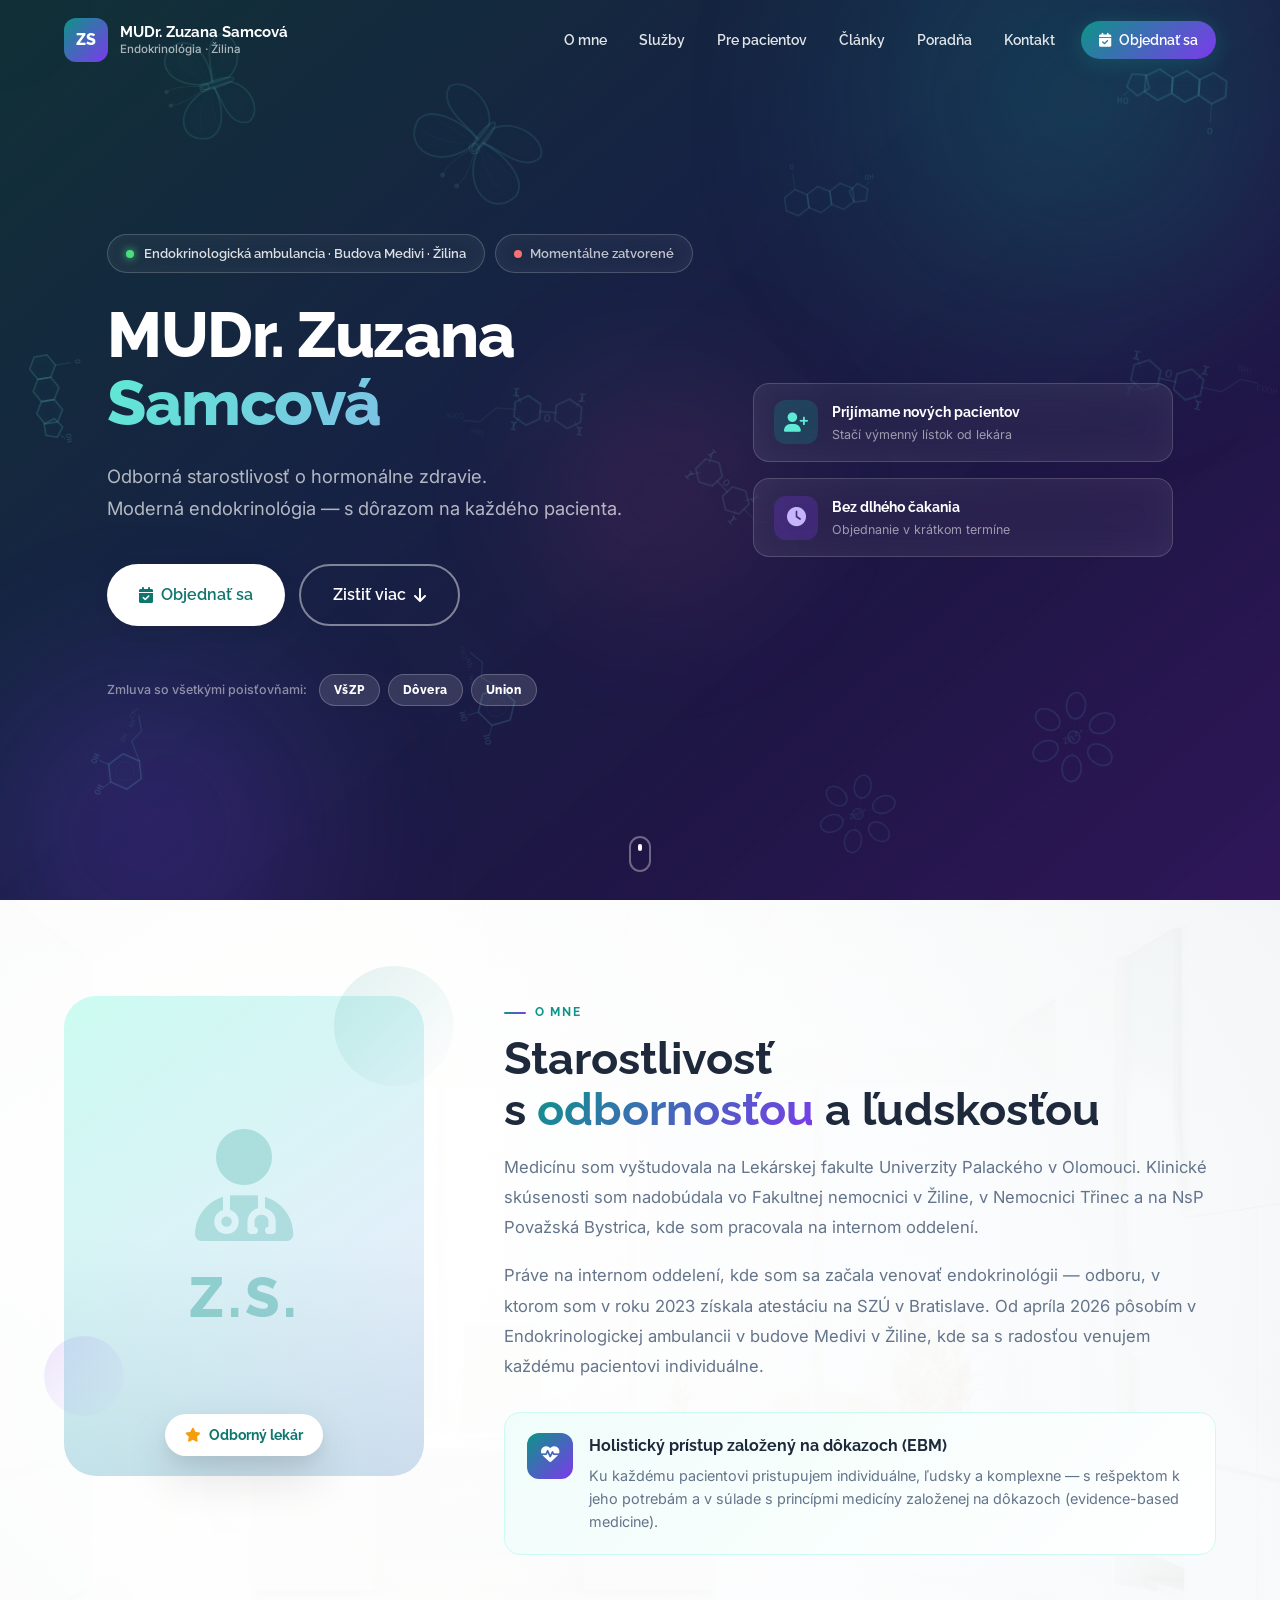
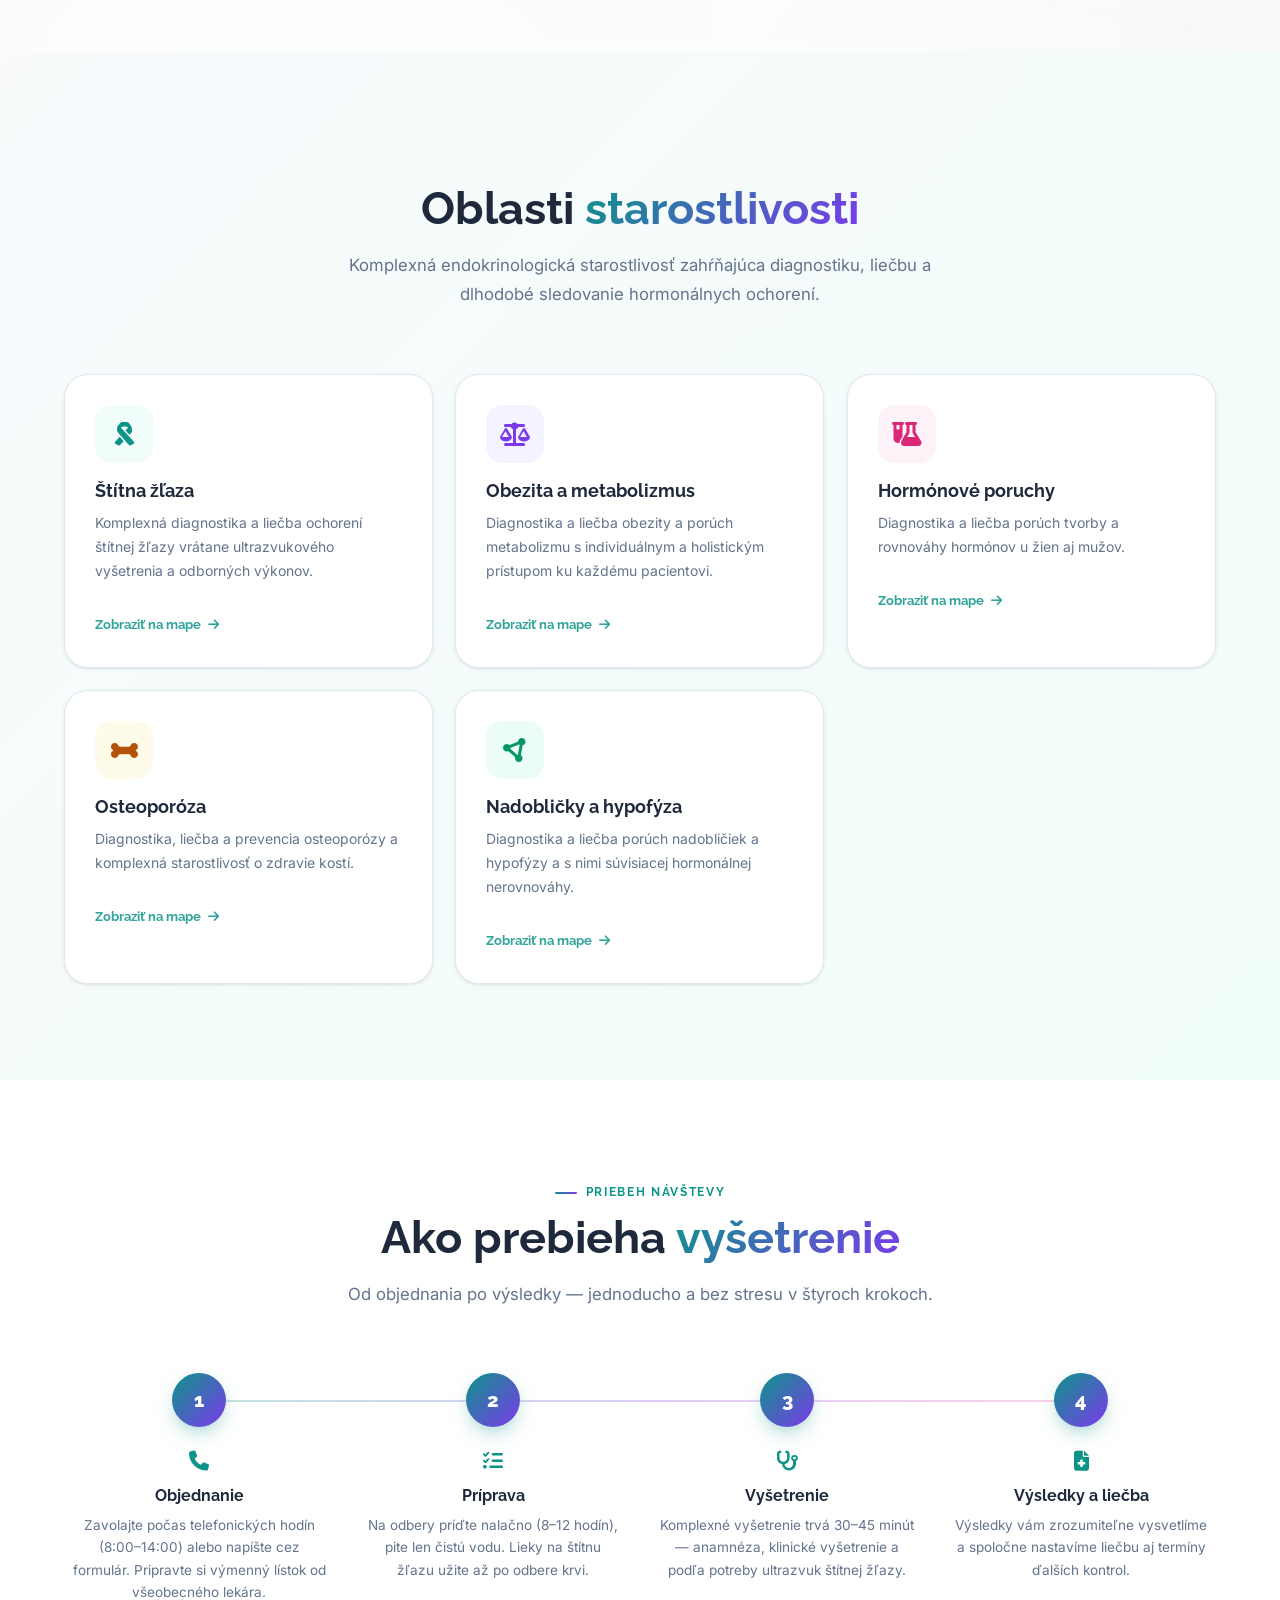
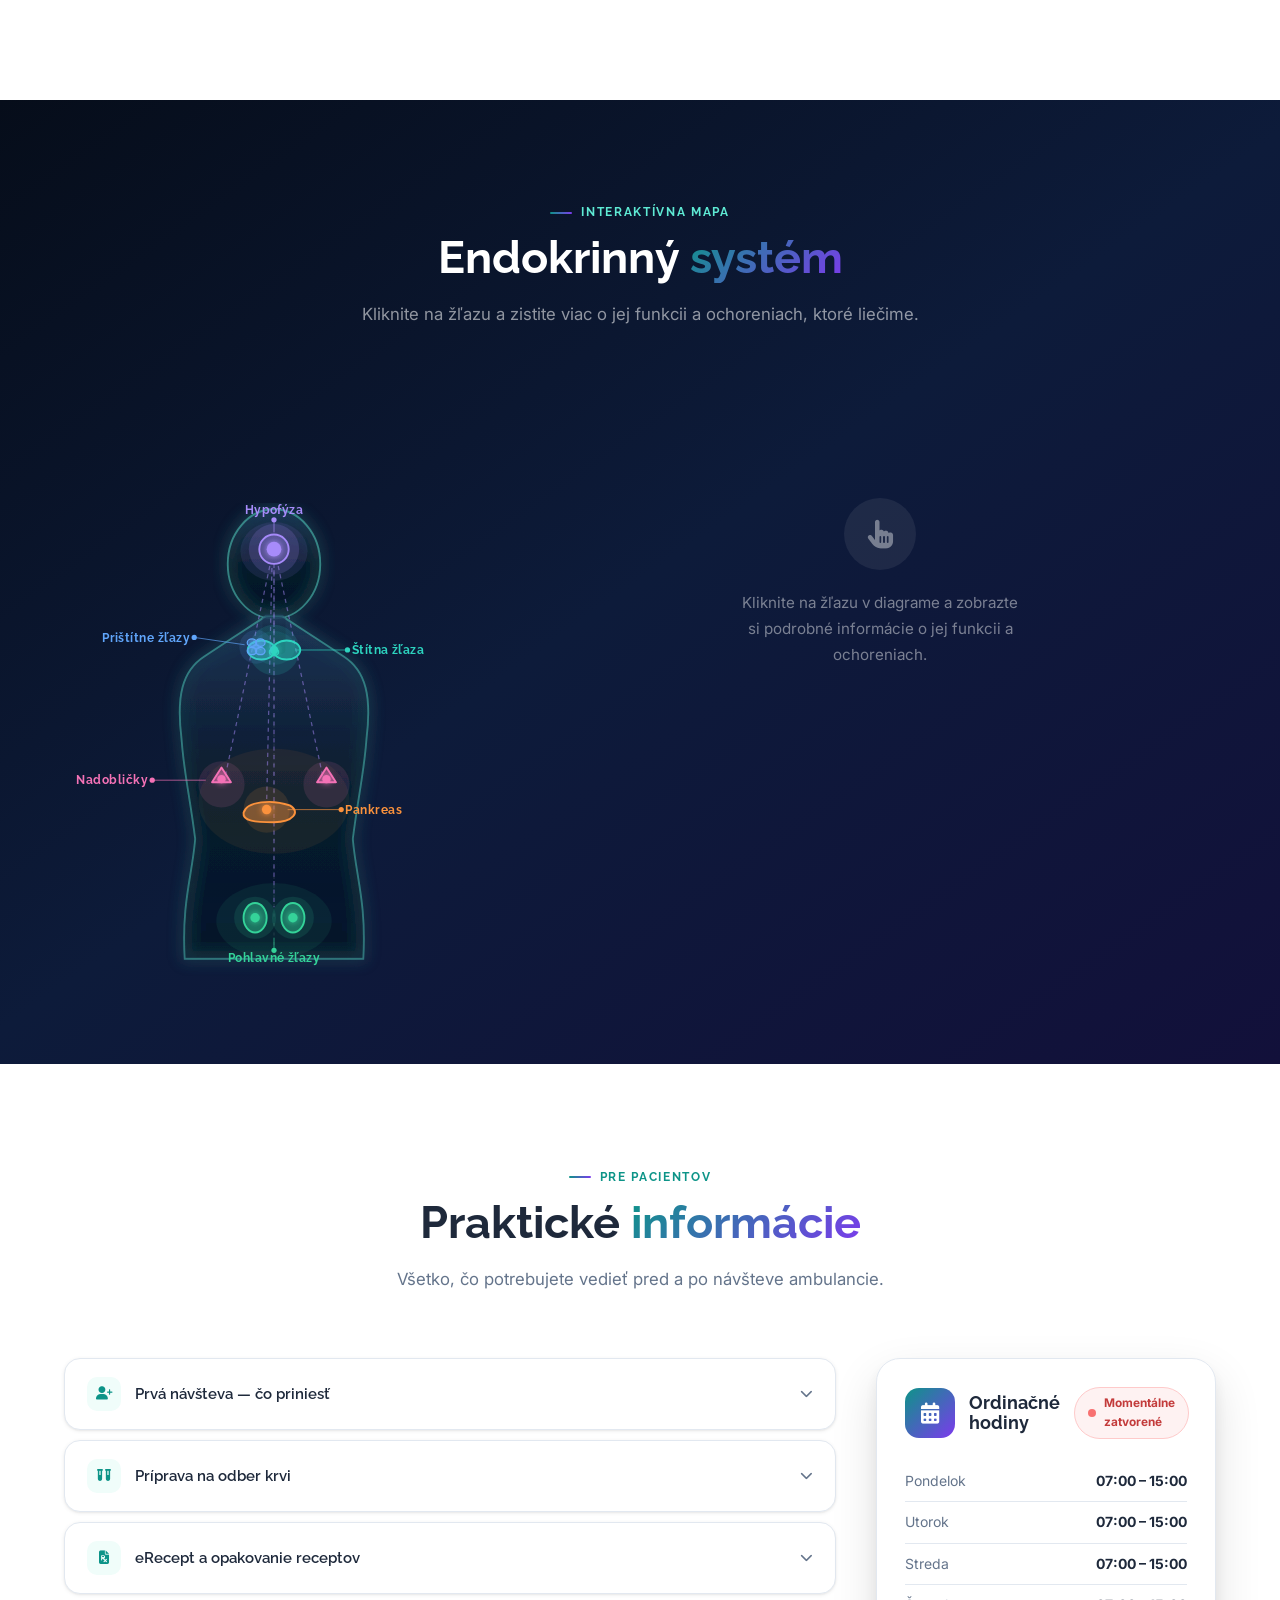
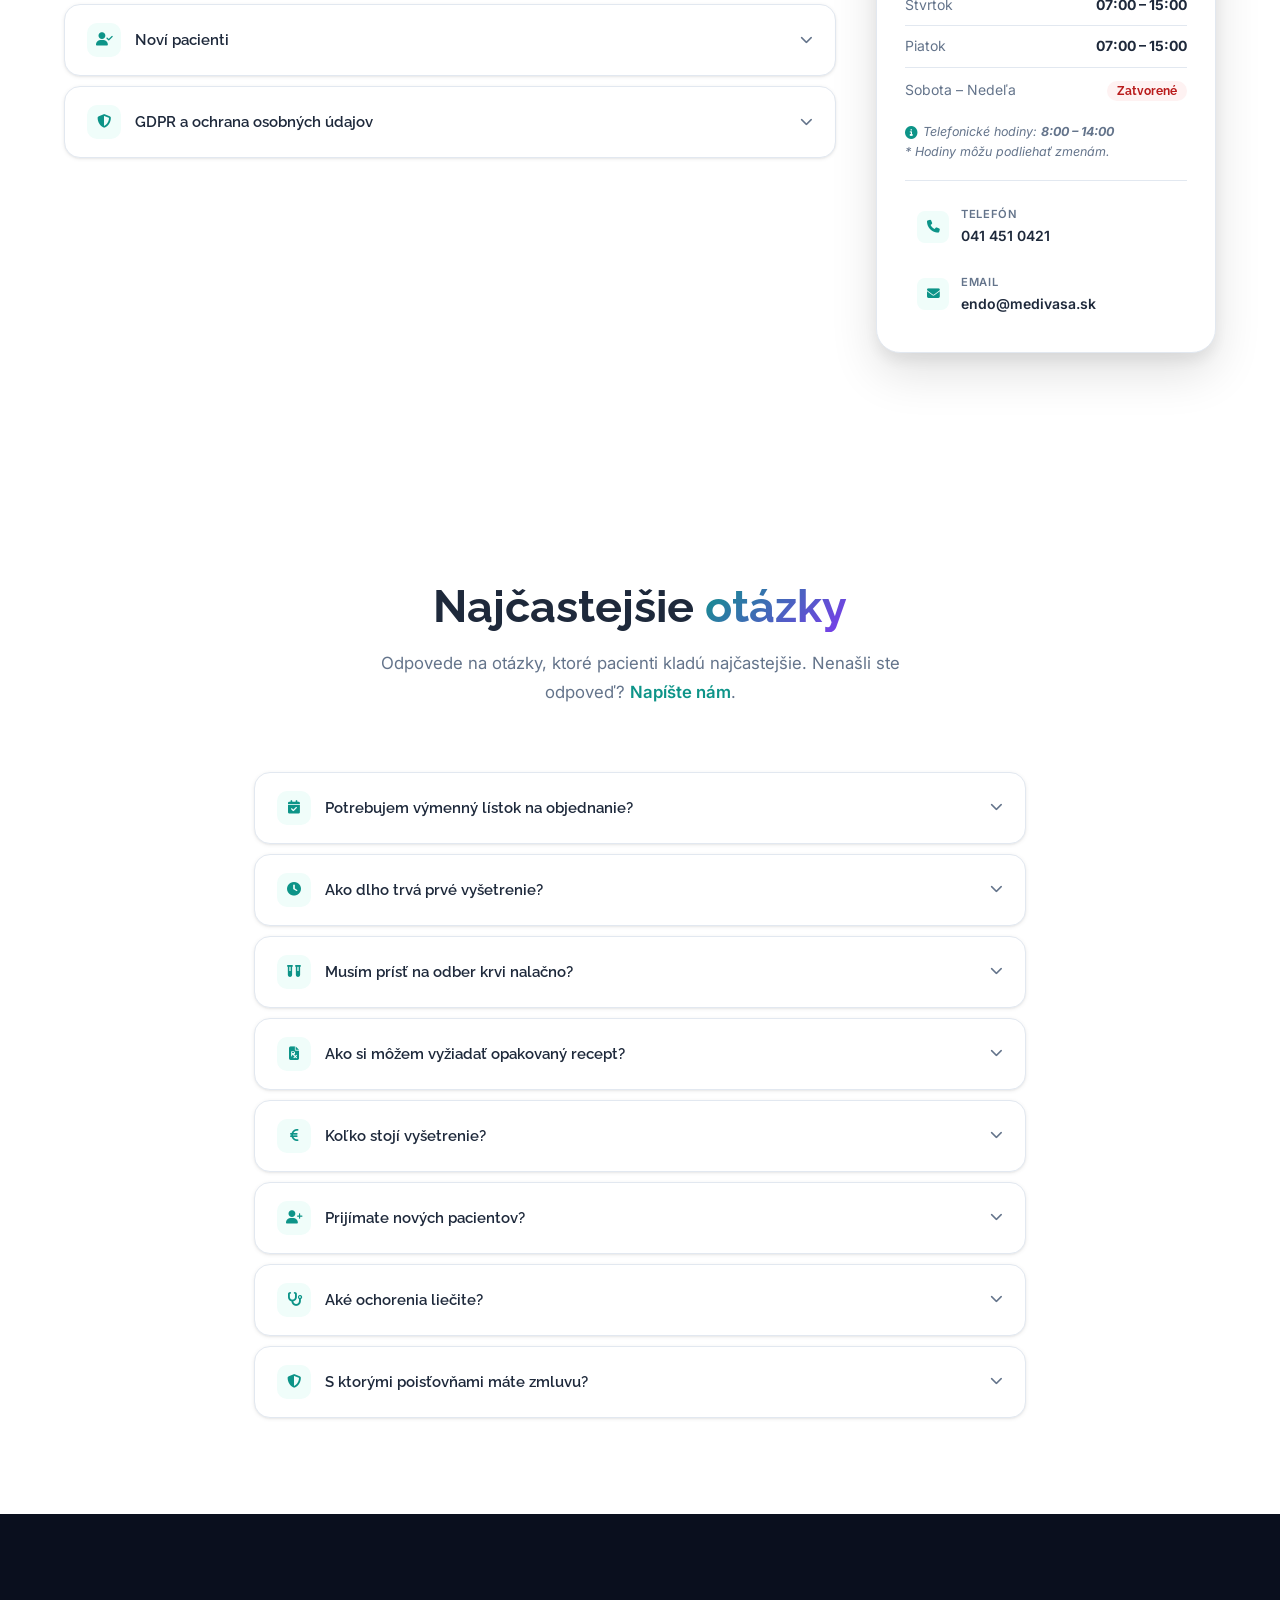
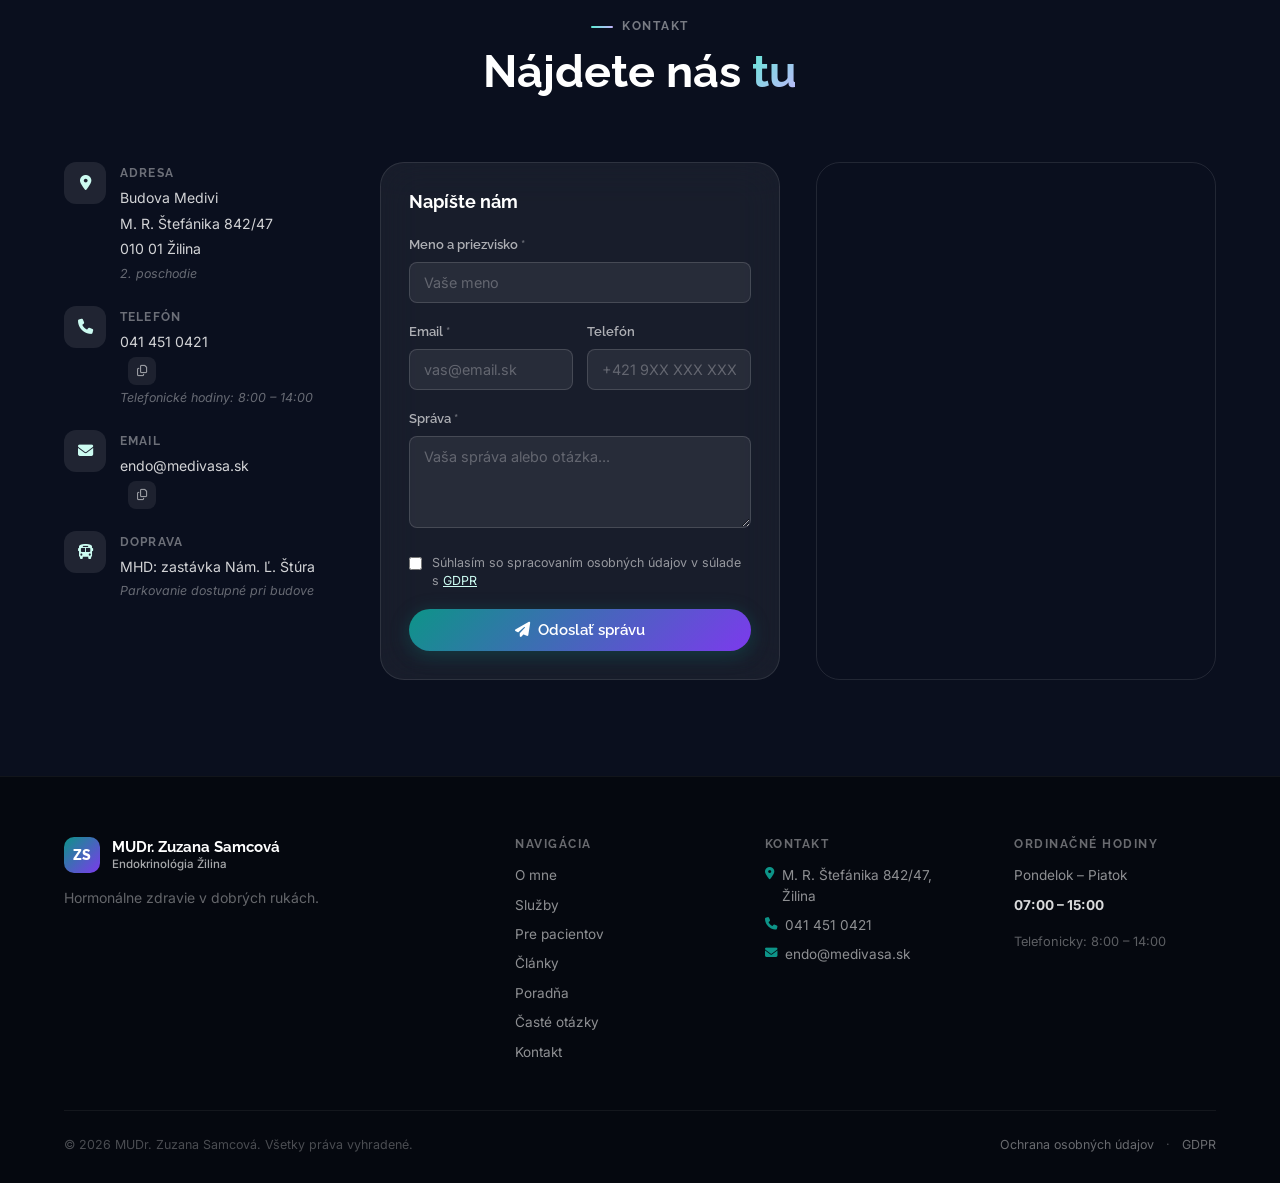
==== commit ad39dcdc: "Odstránená poznámka o poplatku z karty ordinačných hodín Co-Authored-By: Claude Opus 5.5 <noreply@an" ====
--- a/index.html
+++ b/index.html
@@ -868,10 +868,6 @@
                                 Telefonické hodiny: <strong>8:00 – 14:00</strong><br>
                                 * Hodiny môžu podliehať zmenám.
                             </p>
-                            <div class="fee-note fee-note--card">
-                                <i class="fa-solid fa-euro-sign" aria-hidden="true"></i>
-                                <span>Poplatok pri prvom vyšetrení: <strong>30&nbsp;€</strong>. Ďalšie návštevy bez poplatku.</span>
-                            </div>
                             <div class="hours-contacts">
                                 <a href="tel:041451421" class="hours-contact-item">
                                     <div class="hc-icon"><i class="fa-solid fa-phone"></i></div>
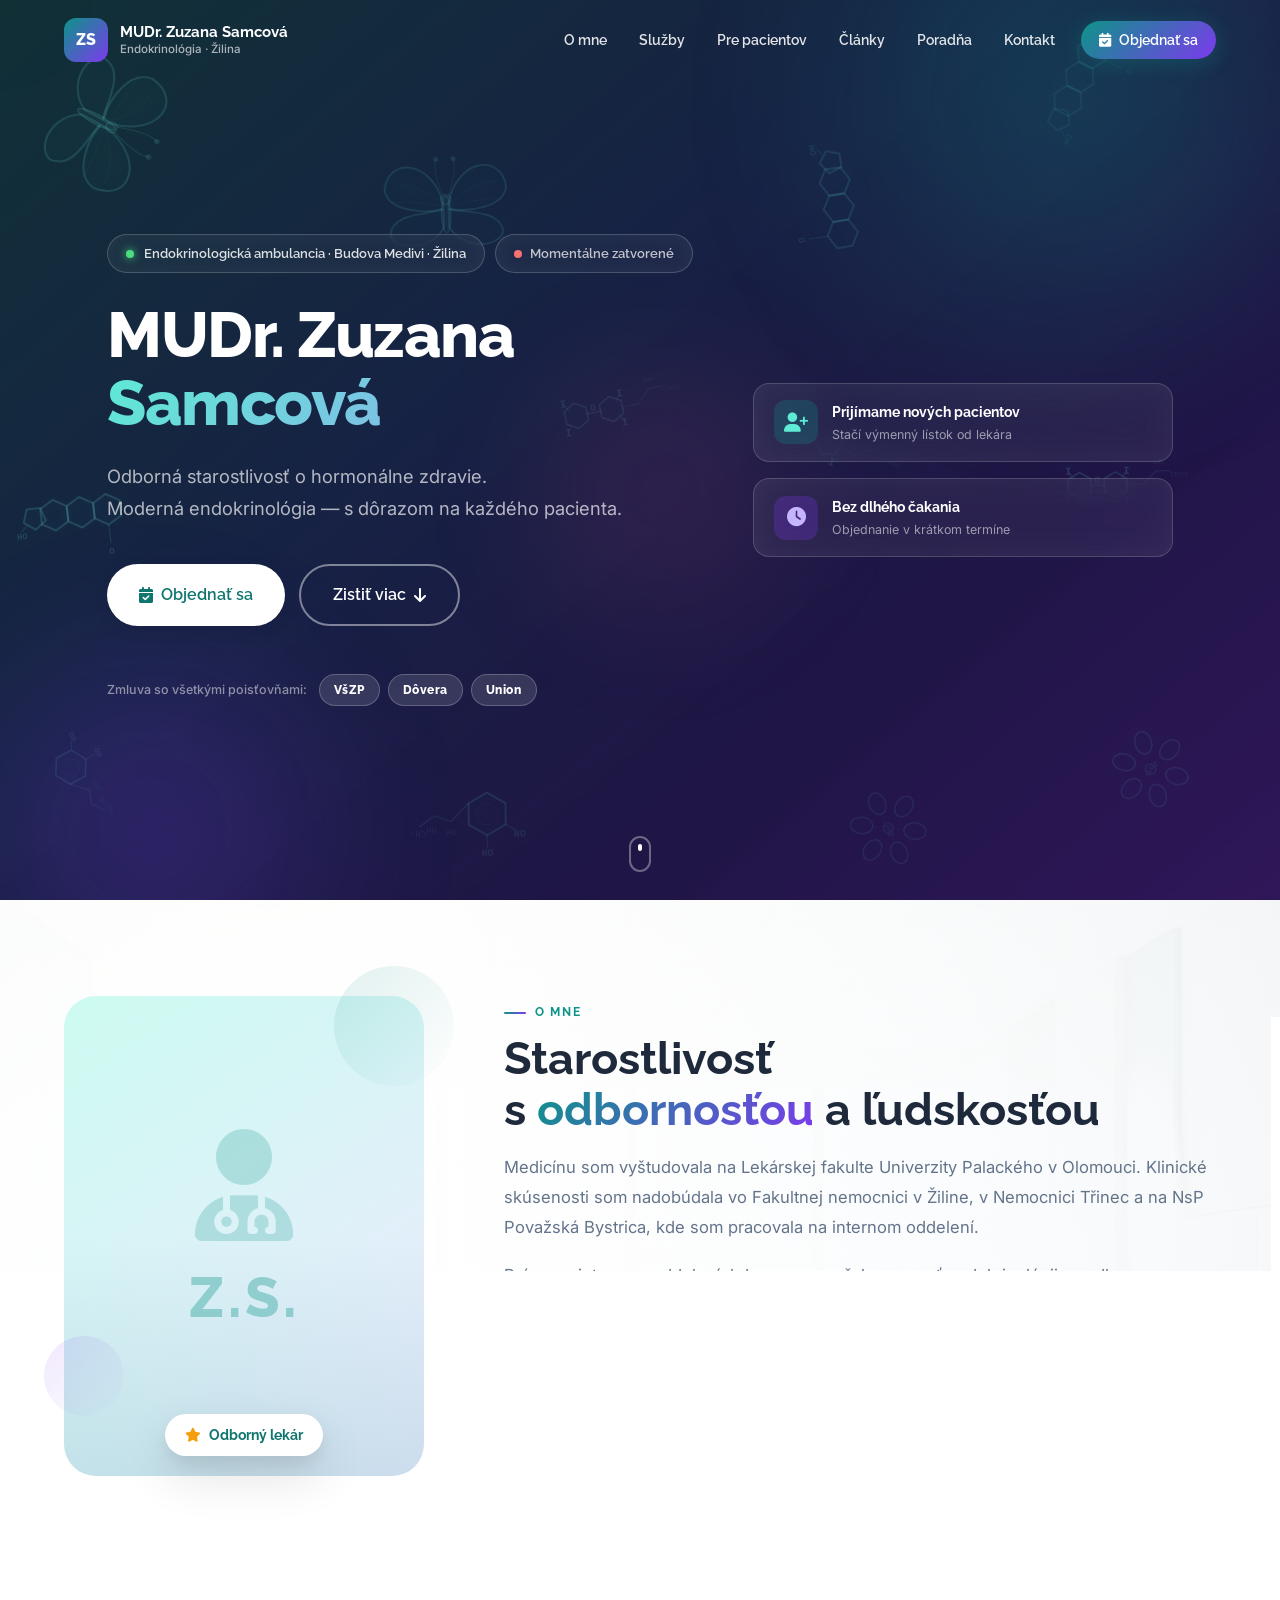
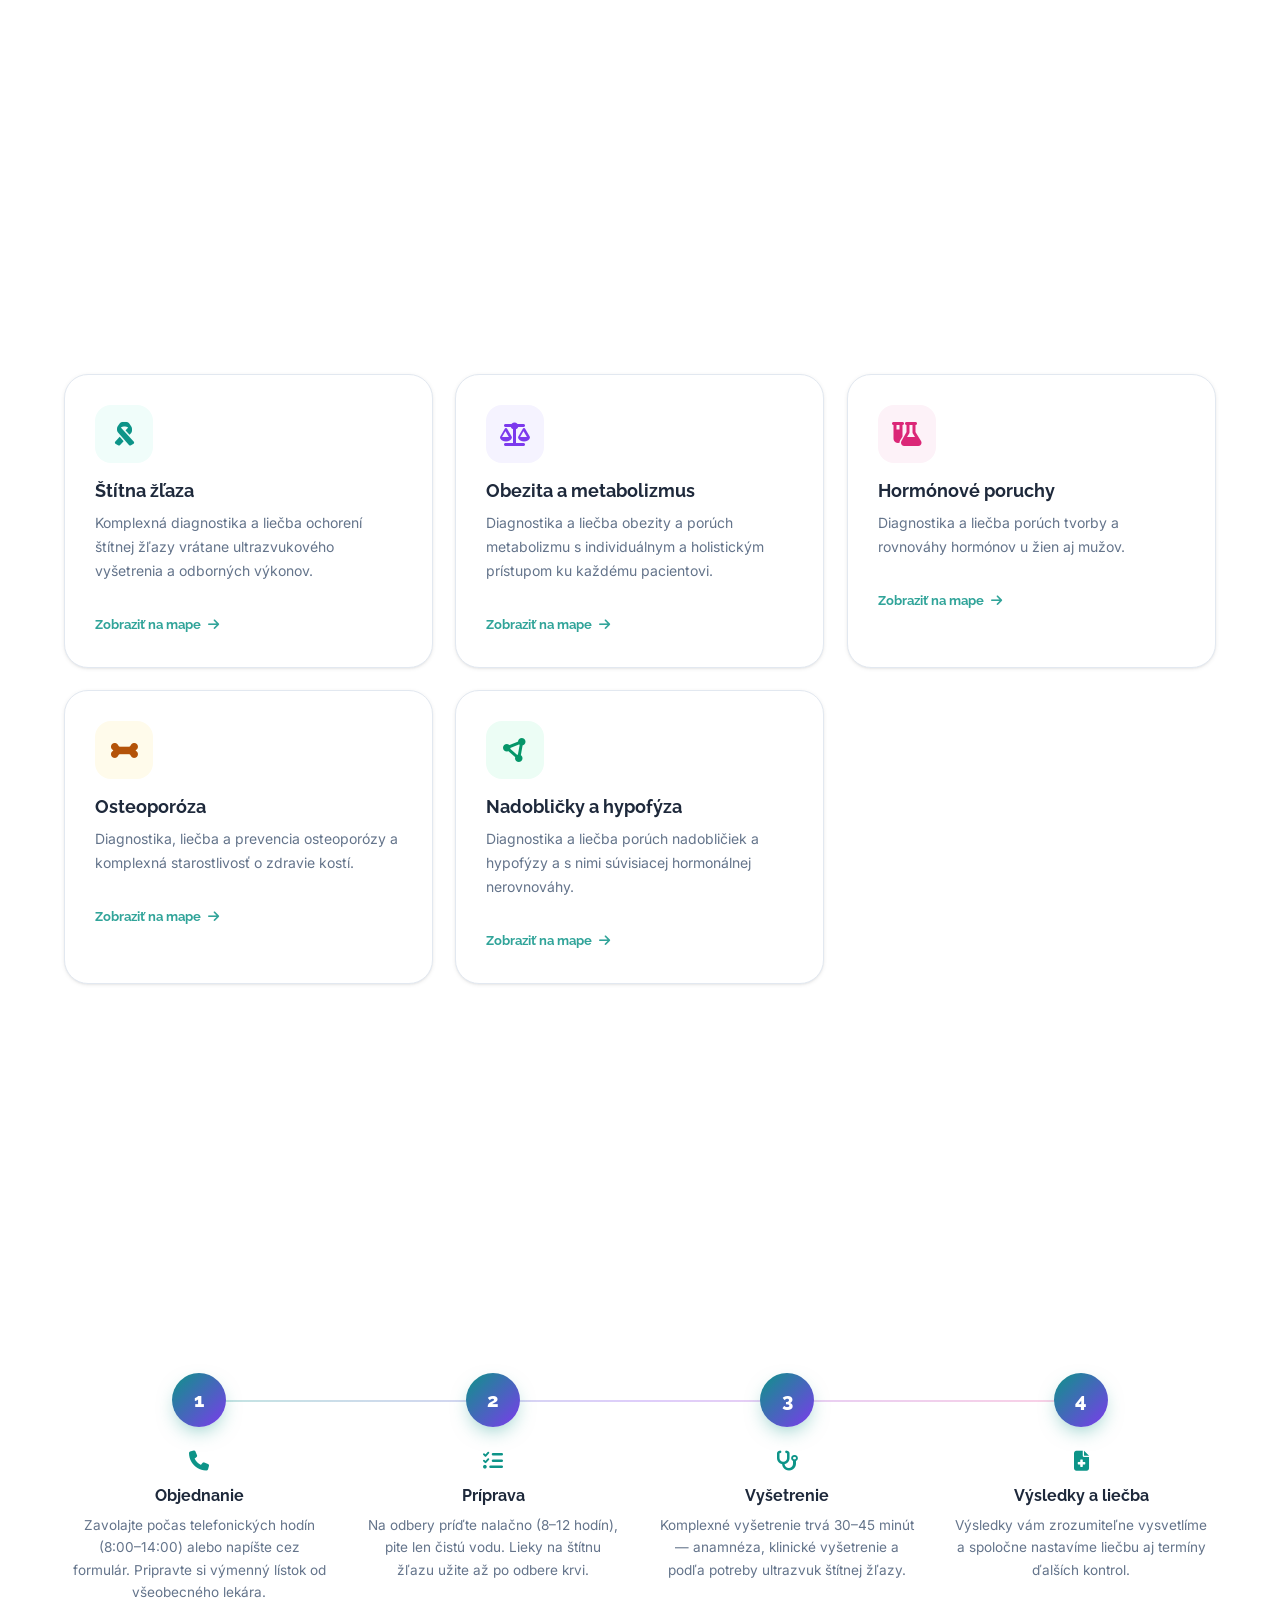
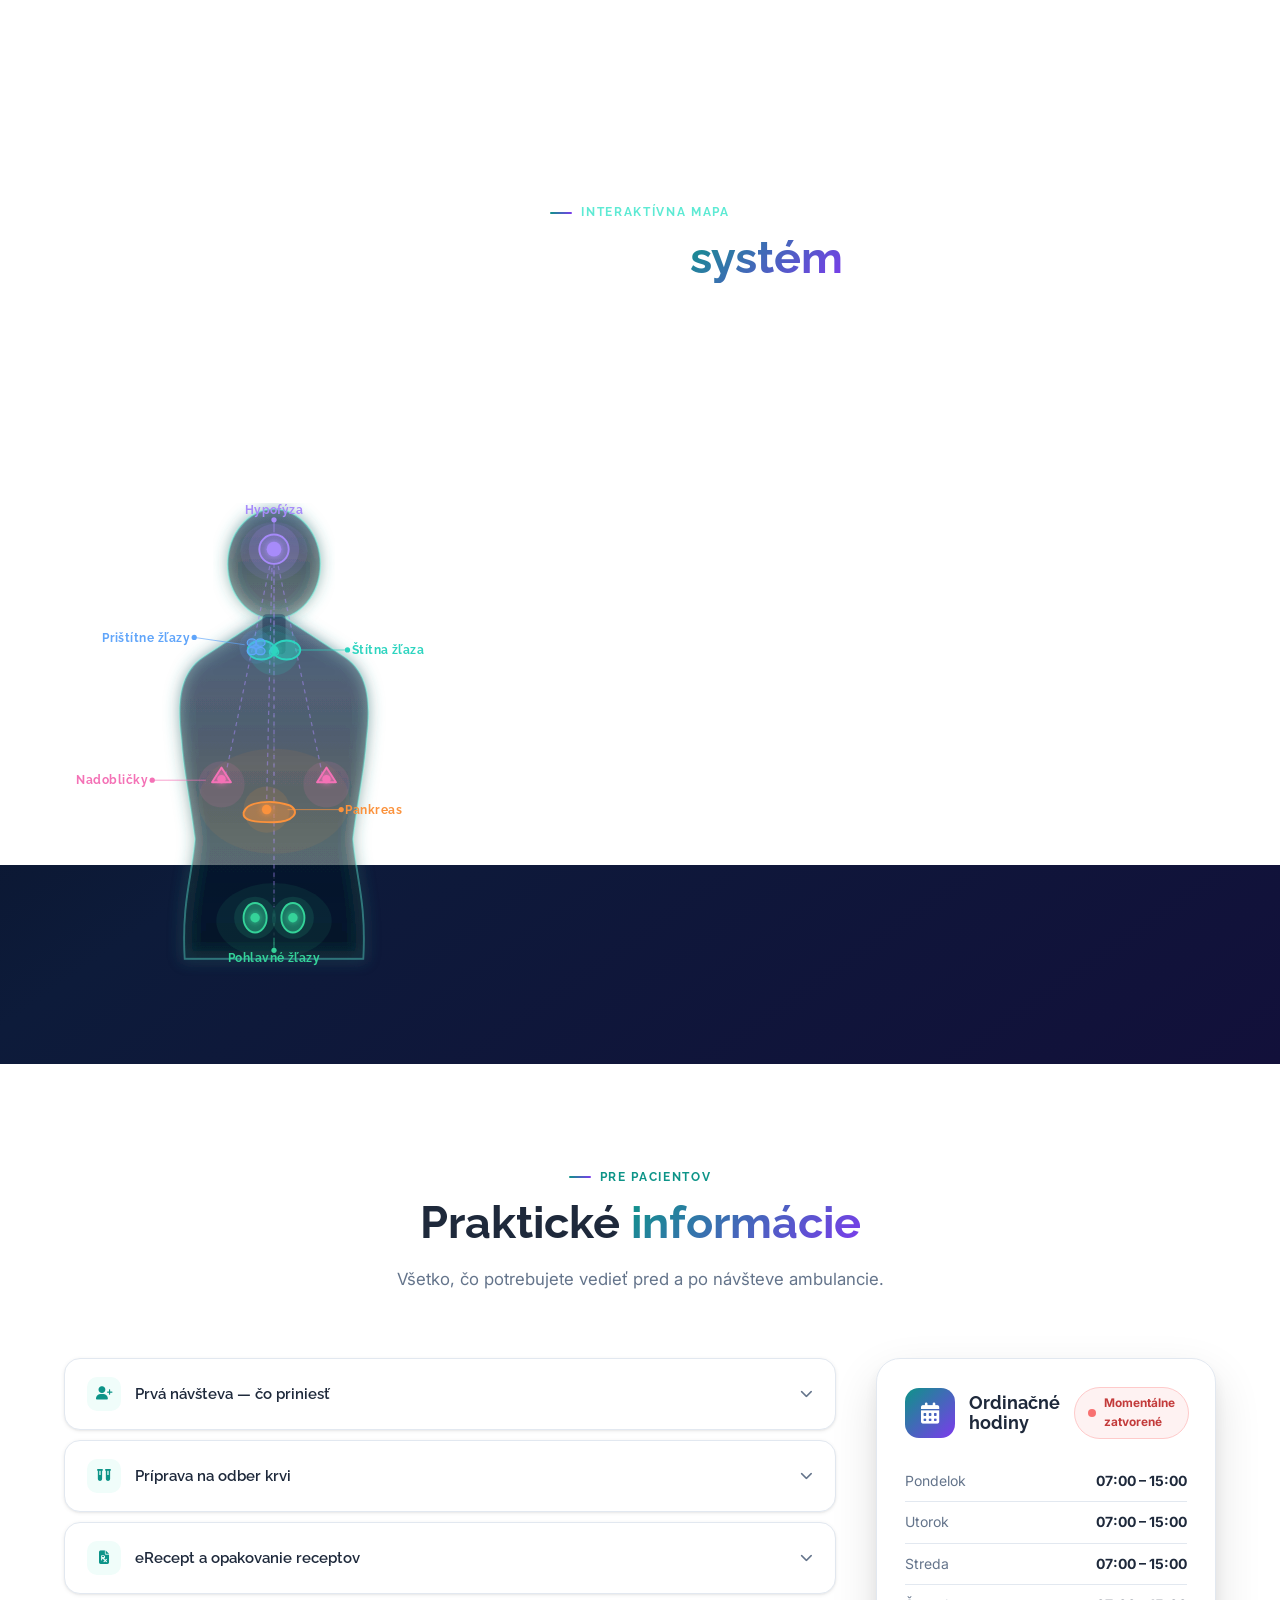
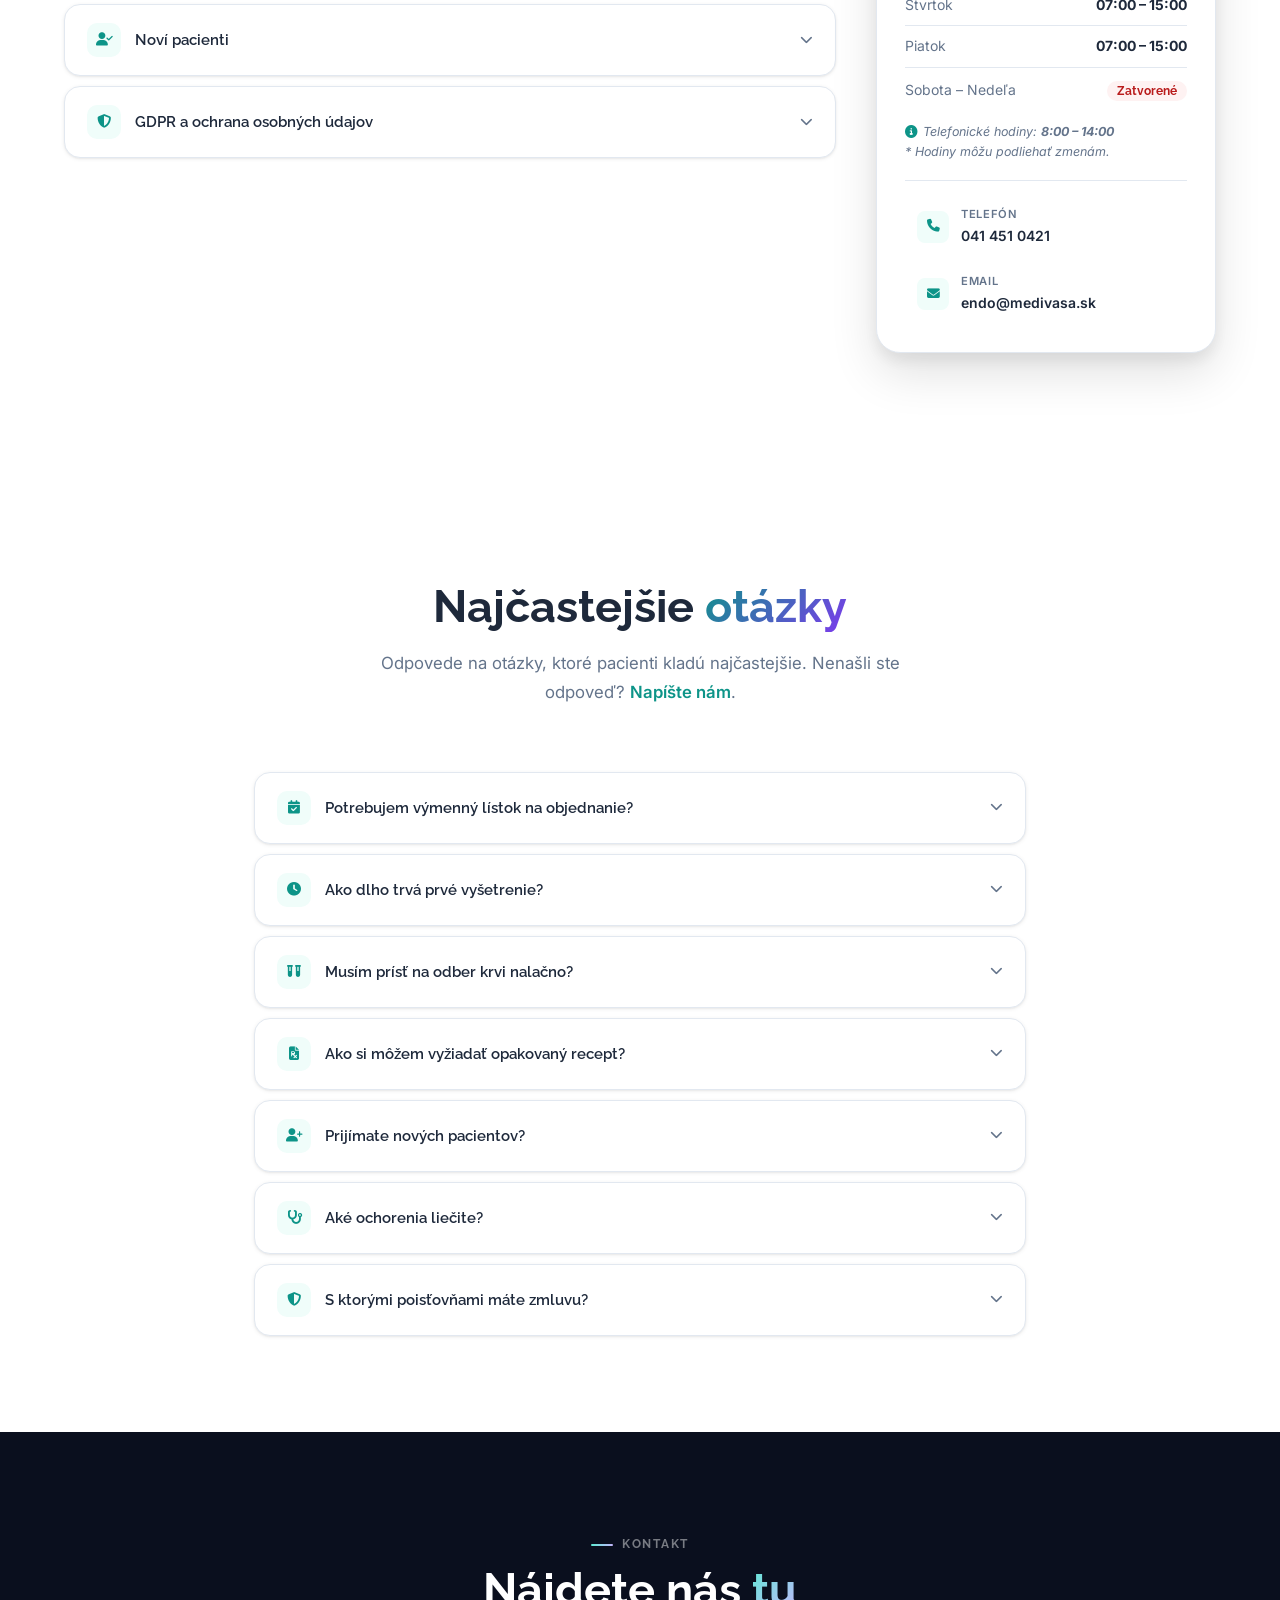
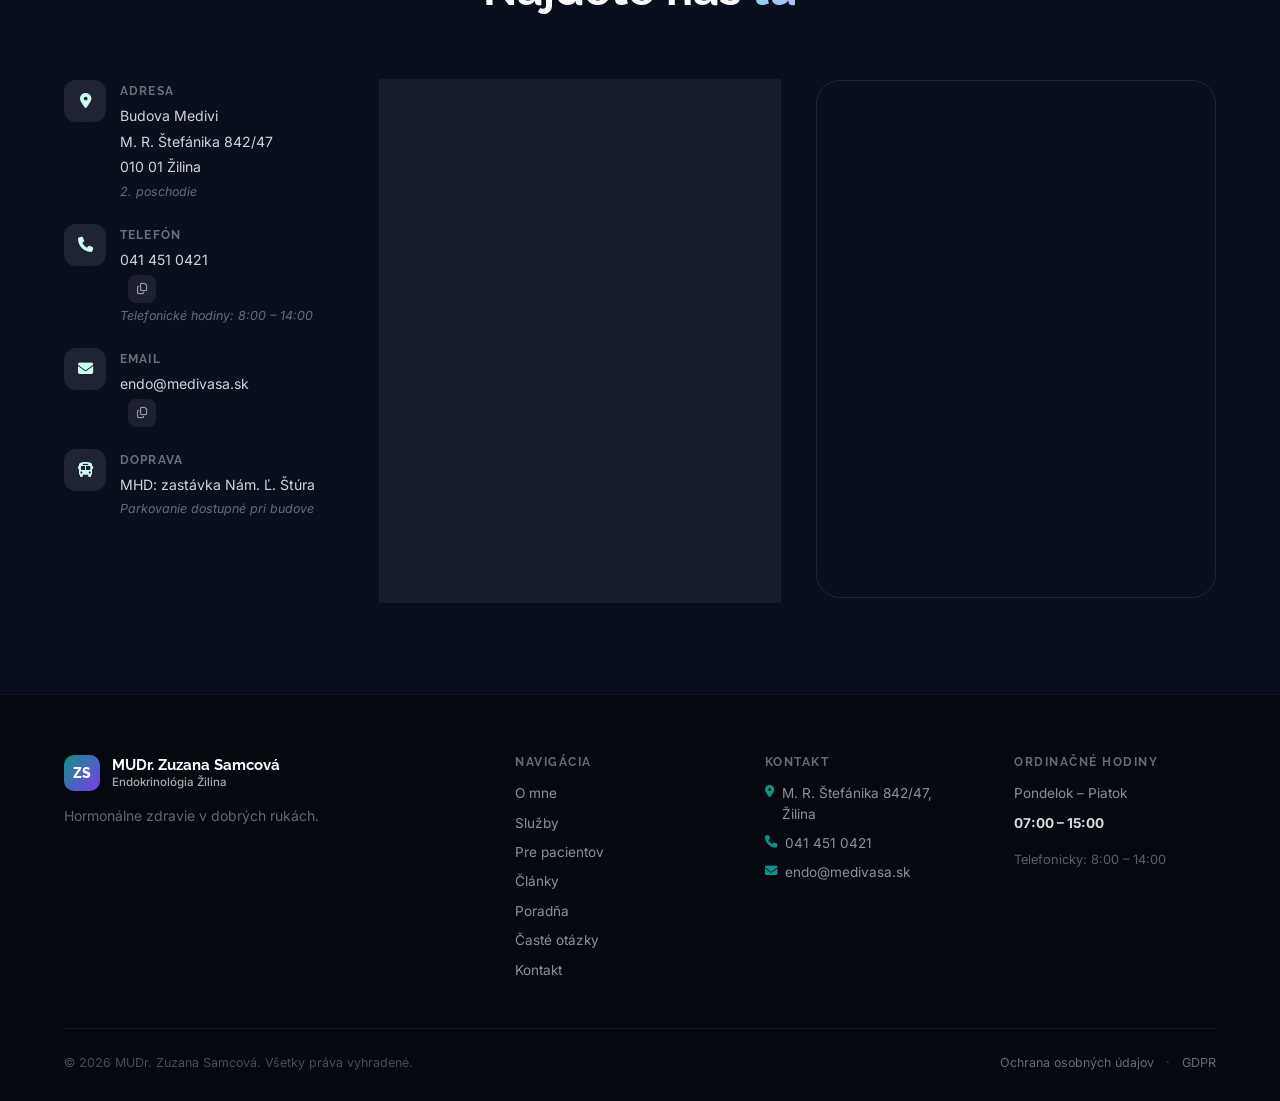
==== commit 4a1df37b: "Odstránený poplatok 30 € zo všetkých miest (Pre pacientov, FAQ, JSON-LD, llms) Co-Authored-By: Claud" ====
--- a/index.html
+++ b/index.html
@@ -148,11 +148,6 @@
             },
             {
               "@type": "Question",
-              "name": "Koľko stojí vyšetrenie?",
-              "acceptedAnswer": { "@type": "Answer", "text": "Pri prvom vyšetrení sa hradí jednorazový poplatok 30 €. Za ďalšie návštevy a kontroly sa už neplatí. Vyšetrenie je hradené zdravotnou poisťovňou (VšZP, Dôvera, Union)." }
-            },
-            {
-              "@type": "Question",
               "name": "Prijímate nových pacientov?",
               "acceptedAnswer": { "@type": "Answer", "text": "Áno, ambulancia prijíma nových pacientov. Na objednanie stačí výmenný lístok od všeobecného alebo iného odborného lekára; objednanie prebieha bez dlhého čakania." }
             },
@@ -742,10 +737,6 @@
                                         <li><i class="fa-solid fa-check" aria-hidden="true"></i> Zoznam užívaných liekov vrátane doplnkov</li>
                                         <li><i class="fa-solid fa-check" aria-hidden="true"></i> Prepúšťacie správy z nemocnice (ak sú relevantné)</li>
                                     </ul>
-                                    <div class="fee-note">
-                                        <i class="fa-solid fa-euro-sign" aria-hidden="true"></i>
-                                        <span>Pri <strong>prvom vyšetrení</strong> sa hradí jednorazový poplatok <strong>30&nbsp;€</strong>. Za ďalšie návštevy a kontroly sa už neplatí.</span>
-                                    </div>
                                 </div>
                             </div>
                         </div>
@@ -972,21 +963,6 @@
 
                     <div class="accordion-item" role="listitem">
                         <button class="accordion-header" aria-expanded="false">
-                            <div class="accordion-icon"><i class="fa-solid fa-euro-sign"></i></div>
-                            <span>Koľko stojí vyšetrenie?</span>
-                            <i class="fa-solid fa-chevron-down accordion-arrow" aria-hidden="true"></i>
-                        </button>
-                        <div class="accordion-body" role="region">
-                            <div class="accordion-body-inner">
-                                <p>Pri <strong>prvom vyšetrení</strong> sa hradí jednorazový poplatok
-                                <strong>30 €</strong>. Za ďalšie návštevy a kontroly sa už neplatí.
-                                Vyšetrenie je hradené zdravotnou poisťovňou.</p>
-                            </div>
-                        </div>
-                    </div>
-
-                    <div class="accordion-item" role="listitem">
-                        <button class="accordion-header" aria-expanded="false">
                             <div class="accordion-icon"><i class="fa-solid fa-user-plus"></i></div>
                             <span>Prijímate nových pacientov?</span>
                             <i class="fa-solid fa-chevron-down accordion-arrow" aria-hidden="true"></i>
